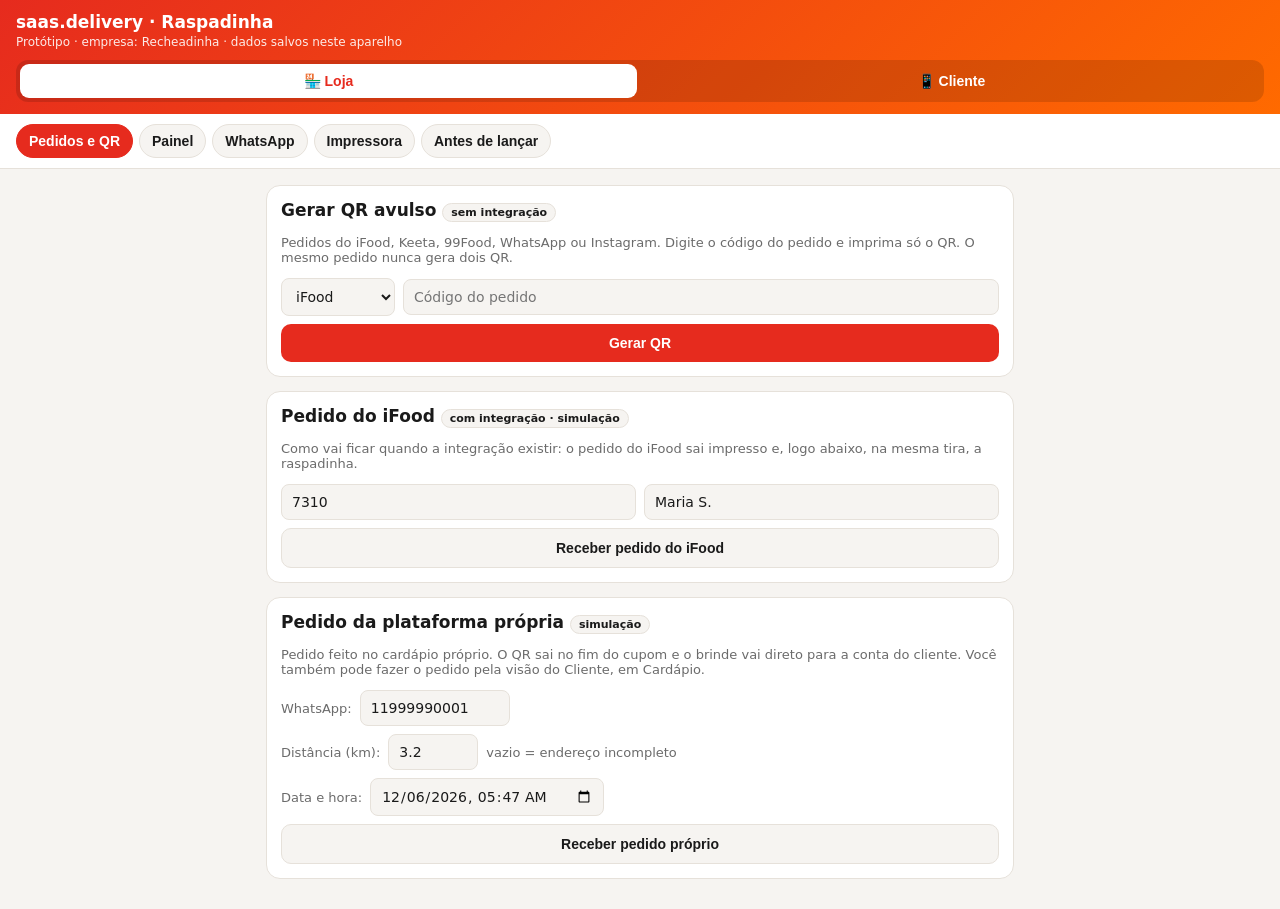
==== raspadinha/raspadinha.html @ 9f8c83d2 "Adiciona protótipo original da Raspadinha (saas.delivery) Co-Authored-By: Claude Opus 5.5 <noreply@a" ====
<!doctype html>
<html lang="pt-BR">
<head>
<!--
  PROTÓTIPO DO MÓDULO "RASPADINHA" DO saas.delivery
  ATENÇÃO, DESENVOLVEDOR OU IA: antes de alterar qualquer coisa, leia o bloco
  "DECISÕES DE PRODUTO (NÃO ALTERAR SEM AUTORIZAÇÃO DO DONO)" no início do <script> principal.
  Cada decisão tem um código [Dxx], que aparece nos comentários do código onde ela se aplica.
-->
<meta charset="utf-8">
<meta name="viewport" content="width=device-width, initial-scale=1">
<title>Raspadinha saas.delivery</title>
<style>
:root{
  --brand:#E62B1E; --brand2:#FF6A00; --gold:#FFC107;
  --bg:#f6f4f1; --card:#ffffff; --text:#1a1a1a; --muted:#6b6b6b; --line:#e6e1da;
  --ok:#1f9d55; --warn:#d97706; --err:#c0392b; --wa:#dcf8c6; --wa2:#ffffff;
}
@media (prefers-color-scheme: dark){
  :root:not([data-theme="light"]){ --bg:#121212; --card:#1e1e1e; --text:#f1f1f1; --muted:#a3a3a3; --line:#333; --wa:#1f4d36; --wa2:#2a2a2a; }
}
*{box-sizing:border-box}
body{margin:0;background:var(--bg);color:var(--text);font-family:system-ui,-apple-system,Segoe UI,Roboto,sans-serif;font-size:15px}
header{background:linear-gradient(135deg,var(--brand),var(--brand2));color:#fff;padding:12px 16px}
header h1{margin:0;font-size:17px}
header small{opacity:.9;font-size:12px}
.views{display:grid;grid-template-columns:1fr 1fr;gap:6px;margin-top:10px;background:#0002;padding:4px;border-radius:12px}
.views button{border:0;border-radius:9px;padding:9px;font-weight:700;font-size:14px;background:transparent;color:#fff;cursor:pointer}
.views button.on{background:#fff;color:var(--brand)}
nav{display:flex;gap:6px;overflow-x:auto;padding:10px 16px;background:var(--card);border-bottom:1px solid var(--line);position:sticky;top:0;z-index:5}
nav button{flex:0 0 auto;border:1px solid var(--line);background:var(--bg);color:var(--text);padding:8px 12px;border-radius:20px;font-weight:600;cursor:pointer;font-size:14px}
nav button.on{background:var(--brand);color:#fff;border-color:var(--brand)}
main{max-width:780px;margin:0 auto;padding:16px}
section{display:none}
section.on{display:block}
.card{background:var(--card);border:1px solid var(--line);border-radius:14px;padding:14px;margin-bottom:14px}
h2{font-size:17px;margin:0 0 10px}
h3{font-size:14px;margin:14px 0 6px}
.btn{border:0;border-radius:10px;padding:11px 14px;font-weight:700;cursor:pointer;background:var(--brand);color:#fff;font-size:14px}
.btn.alt{background:var(--bg);color:var(--text);border:1px solid var(--line)}
.btn.sm{padding:7px 10px;font-size:13px}
.btn.full{width:100%;display:block}
.row{display:flex;gap:8px;flex-wrap:wrap;align-items:center}
.mt{margin-top:8px}
input,select,textarea{padding:9px 10px;border-radius:8px;border:1px solid var(--line);background:var(--bg);color:var(--text);font-size:14px;max-width:100%;font-family:inherit}
textarea{width:100%;min-height:90px}
.muted{color:var(--muted);font-size:13px}
.msg{padding:10px 12px;border-radius:10px;margin:10px 0;font-size:14px}
.msg.ok{background:#1f9d5520;color:var(--ok)}
.msg.warn{background:#d9770620;color:var(--warn)}
.msg.err{background:#c0392b20;color:var(--err)}
.msg.info{background:var(--bg);color:var(--text);border:1px solid var(--line)}
.tg{display:flex;align-items:center;justify-content:space-between;gap:10px;padding:9px 0;border-bottom:1px solid var(--line)}
.tg:last-child{border-bottom:0}
input.sw{appearance:none;-webkit-appearance:none;width:44px;height:24px;border-radius:12px;background:#bbb;position:relative;cursor:pointer;transition:.2s;flex:0 0 auto;padding:0;border:0}
input.sw::after{content:'';position:absolute;top:3px;left:3px;width:18px;height:18px;border-radius:50%;background:#fff;transition:.2s}
input.sw:checked{background:var(--ok)}
input.sw:checked::after{left:23px}
.paper{background:#fff;padding:10px 0;border-radius:6px;display:flex;justify-content:center;box-shadow:inset 0 0 0 1px #ddd}
.paper canvas{width:100%;max-width:290px;height:auto;image-rendering:pixelated}
.pbar{display:grid;grid-template-columns:repeat(4,1fr);gap:6px;margin-top:6px}
@media (max-width:420px){.pbar{grid-template-columns:repeat(2,1fr)}}
.scratch-wrap{position:relative;width:100%;max-width:320px;aspect-ratio:3/2;margin:12px auto;border-radius:16px;overflow:hidden;box-shadow:0 6px 20px #0003}
.prize{position:absolute;inset:0;display:flex;flex-direction:column;align-items:center;justify-content:center;background:linear-gradient(135deg,var(--gold),#FFD64D);color:#222;text-align:center;padding:10px}
.prize b{font-size:22px}
.scratch-wrap canvas{position:absolute;inset:0;width:100%;height:100%;touch-action:none;cursor:pointer}
.kpis{display:grid;grid-template-columns:repeat(auto-fit,minmax(140px,1fr));gap:10px}
.kpi{background:var(--bg);border-radius:10px;padding:10px}
.kpi b{display:block;font-size:20px}
table{width:100%;border-collapse:collapse;font-size:13px}
th,td{padding:7px 5px;border-bottom:1px solid var(--line);text-align:left;vertical-align:middle}
td input[type=number]{width:72px;padding:6px}
td select{padding:6px;max-width:150px}
.tbl{overflow-x:auto}
.log{max-height:220px;overflow:auto;font-size:12px;font-family:ui-monospace,Menlo,monospace;background:var(--bg);border-radius:8px;padding:8px}
.log div{padding:3px 0;border-bottom:1px dotted var(--line)}
.tag{display:inline-block;padding:2px 8px;border-radius:12px;font-size:11px;font-weight:700;background:var(--bg);border:1px solid var(--line)}
.bar{height:14px;border-radius:7px;background:var(--bg);overflow:hidden;display:flex;border:1px solid var(--line)}
.bar span{display:block;height:100%}
.days{display:flex;gap:6px;flex-wrap:wrap}
.days label{border:1px solid var(--line);border-radius:8px;padding:5px 8px;font-size:13px;cursor:pointer}
.item{display:flex;justify-content:space-between;align-items:center;gap:8px;padding:9px 0;border-bottom:1px solid var(--line)}
.item:last-child{border-bottom:0}
.qty{display:flex;align-items:center;gap:6px}
.qty button{width:30px;height:30px;border-radius:50%;border:1px solid var(--line);background:var(--bg);color:var(--text);font-weight:700;cursor:pointer}
.tl{display:flex;justify-content:space-between;gap:6px}
.gift{border:2px solid var(--gold);background:#FFC10718;border-radius:12px;padding:10px;margin:8px 0}
.gift label{display:flex;gap:8px;align-items:flex-start;cursor:pointer}
.wa-box{background:var(--bg);border-radius:10px;padding:8px;max-height:480px;overflow:auto}
.bub{background:var(--wa2);border-radius:10px;padding:8px 10px;margin:6px 0;font-size:14px;box-shadow:0 1px 2px #0002}
.bub.c{background:var(--wa)}
.bub small{display:block;color:var(--muted);font-size:11px;margin-bottom:3px}
.qrlist{display:flex;gap:6px;flex-wrap:wrap}
.opt{display:block;width:100%;text-align:left;border:2px solid var(--line);background:var(--card);color:var(--text);border-radius:12px;padding:12px;margin:8px 0;cursor:pointer;font-size:15px;font-family:inherit}
.opt:not(:disabled):hover{border-color:var(--brand)}
.opt:disabled{opacity:.55;cursor:not-allowed}
ol,ul{padding-left:20px} li{margin:4px 0}
#printArea{display:none}
@media print{
  @page{size:58mm auto;margin:0}
  body{background:#fff}
  header,nav,main{display:none!important}
  #printArea{display:block}
  #printArea img{width:48mm;display:block;margin:0 auto}
}
</style>
</head>
<body>
<header>
  <h1>saas.delivery · Raspadinha</h1>
  <small>Protótipo · empresa: Recheadinha · dados salvos neste aparelho</small>
  <div class="views">
    <button data-v="loja" class="on">🏪 Loja</button>
    <button data-v="cliente">📱 Cliente</button>
  </div>
</header>
<nav id="navLoja">
  <button data-t="pedidos" class="on">Pedidos e QR</button>
  <button data-t="painel">Painel</button>
  <button data-t="lwhats">WhatsApp</button>
  <button data-t="impressora">Impressora</button>
  <button data-t="legal">Antes de lançar</button>
</nav>
<nav id="navCliente" style="display:none">
  <button data-t="raspa">Raspadinha</button>
  <button data-t="cardapio">Cardápio</button>
  <button data-t="cwhats">Meu WhatsApp</button>
</nav>
<main>

<!-- ===================== LOJA ===================== -->
<section id="pedidos" class="on">
  <div class="card">
    <h2>Gerar QR avulso <span class="tag">sem integração</span></h2>
    <p class="muted">Pedidos do iFood, Keeta, 99Food, WhatsApp ou Instagram. Digite o código do pedido e imprima só o QR. O mesmo pedido nunca gera dois QR.</p>
    <div class="row">
      <select id="aCanal"><option>iFood</option><option>Keeta</option><option>99Food</option><option>WhatsApp</option><option>Instagram</option></select>
      <input id="aCod" placeholder="Código do pedido" style="flex:1;min-width:140px">
    </div>
    <button class="btn full mt" onclick="gerarAvulso()">Gerar QR</button>
  </div>

  <div class="card">
    <h2>Pedido do iFood <span class="tag">com integração · simulação</span></h2>
    <p class="muted">Como vai ficar quando a integração existir: o pedido do iFood sai impresso e, logo abaixo, na mesma tira, a raspadinha.</p>
    <div class="row">
      <input id="iCod" placeholder="Código do pedido" style="flex:1;min-width:120px" value="7310">
      <input id="iCli" placeholder="Nome do cliente" style="flex:1;min-width:120px" value="Maria S.">
    </div>
    <button class="btn alt full mt" onclick="gerarIfood()">Receber pedido do iFood</button>
  </div>

  <div class="card">
    <h2>Pedido da plataforma própria <span class="tag">simulação</span></h2>
    <p class="muted">Pedido feito no cardápio próprio. O QR sai no fim do cupom e o brinde vai direto para a conta do cliente. Você também pode fazer o pedido pela visão do Cliente, em Cardápio.</p>
    <div class="row"><span class="muted">WhatsApp:</span><input id="pTel" value="11999990001" inputmode="numeric" style="width:150px"></div>
    <div class="row mt"><span class="muted">Distância (km):</span><input id="pDist" type="number" step="0.1" min="0" value="3.2" style="width:90px"><span class="muted">vazio = endereço incompleto</span></div>
    <div class="row mt"><span class="muted">Data e hora:</span><input id="pData" type="datetime-local"></div>
    <button class="btn alt full mt" onclick="gerarProprio()">Receber pedido próprio</button>
  </div>

  <div id="pedMsg"></div>
  <div class="card" id="tkCard" style="display:none">
    <h2 id="tkTitulo">Cupom</h2>
    <div class="paper"><canvas id="tkCv"></canvas></div>
    <div id="tkBar"></div>
    <button class="btn alt full mt" id="tkScan">📱 Simular o cliente escaneando</button>
  </div>
</section>

<section id="painel">
  <div class="card">
    <h2>Visão geral</h2>
    <div class="kpis" id="kpis"></div>
    <p class="muted mt">Taxas: raspados ÷ QR gerados · usados ÷ brindes concedidos.</p>
  </div>
  <div class="card">
    <h2>Teto de gasto (marketing)</h2>
    <p class="muted">Serve para acompanhar e alertar. Não bloqueia nada: você decide se pausa.</p>
    <div class="row">
      <span class="muted">Teto mensal R$:</span><input id="cTeto" type="number" min="0" step="10" style="width:100px" onchange="S.cfg.teto=+this.value;S.alertasTeto={};audit('Teto mensal: R$ '+this.value);checarTeto();render()">
      <span class="muted">Alertar em</span><input id="cAlerta" type="number" min="1" max="100" style="width:70px" onchange="S.cfg.alerta=+this.value;S.alertasTeto={};audit('Alerta do teto: '+this.value+'%');checarTeto();render()"><span class="muted">%</span>
    </div>
    <div class="bar mt" id="tetoBar"></div>
    <div class="muted mt" id="tetoTxt"></div>
  </div>
  <div class="card">
    <h2>Campanha</h2>
    <input id="cNome" style="width:100%" onchange="S.cfg.nome=this.value;audit('Nome da campanha alterado')">
    <div class="tg mt"><span>Campanha ligada</span><input type="checkbox" class="sw" id="cAtiva" onchange="S.cfg.ativa=this.checked;audit('Campanha '+(this.checked?'ligada':'desligada'))"></div>
    <!-- [D01] Não existe opção "não foi dessa vez": todo pedido ganha e o cliente escolhe. Não recriar esse botão. -->
    <div class="row mt">
      <span class="muted">Validade do QR (dias):</span><input type="number" id="cValQr" min="1" style="width:70px" onchange="S.cfg.validadeQr=+this.value;audit('Validade do QR: '+this.value+' dias')">
      <span class="muted">Validade do brinde (dias):</span><input type="number" id="cValPr" min="1" style="width:70px" onchange="S.cfg.validadePremio=+this.value;audit('Validade do brinde: '+this.value+' dias')">
    </div>
    <div class="row mt"><span class="muted">Máximo de raspadinhas por cliente por dia:</span><input type="number" min="1" id="rDia" style="width:60px" onchange="setRegra('limiteDia',+this.value)"></div>
    <p class="muted">A validade do brinde começa quando ele entra na conta do cliente. Um QR já impresso continua valendo mesmo com a campanha pausada. Versão da configuração: <span class="tag" id="rVersao"></span> (cada escolha guarda a versão vigente).</p>
  </div>
  <div class="card">
    <h2>Canais participantes</h2>
    <div id="canaisBox"></div>
  </div>
  <div class="card">
    <h2>Frete grátis</h2>
    <div class="tg"><span>Frete grátis entre as opções</span><input type="checkbox" class="sw" id="fAtivo" onchange="S.cfg.freteAtivo=this.checked;audit('Frete grátis: '+(this.checked?'ligado':'desligado'));render()"></div>
    <div class="row mt"><span class="muted">Raio máximo (km):</span><input type="number" id="fRaio" min="0" step="0.5" placeholder="definir" style="width:90px" onchange="S.cfg.raioKm=this.value===''?null:+this.value;audit('Raio do frete: '+(this.value||'não definido')+' km');render()"></div>
    <p class="muted">Só pode ser escolhido em pedidos da plataforma própria com endereço dentro do raio. Nos outros casos, aparece para o cliente como "só no nosso cardápio", servindo de convite. Os 5 km são só exemplo.</p>
    <div id="freteMsg"></div>
  </div>
  <div class="card">
    <h2>Pausas programadas</h2>
    <p class="muted">Nos dias e horários marcados, os pedidos saem sem QR.</p>
    <div class="days" id="diasBox"></div>
    <div class="row mt"><span class="muted">Pausar das</span><input type="time" id="pzIni" onchange="S.cfg.pausaIni=this.value;audit('Pausa início: '+(this.value||'—'))"><span class="muted">às</span><input type="time" id="pzFim" onchange="S.cfg.pausaFim=this.value;audit('Pausa fim: '+(this.value||'—'))"></div>
  </div>
  <div class="card">
    <h2>Brindes</h2>
    <div class="tbl"><table>
      <thead><tr><th>Ativo</th><th>Brinde</th><th>Estoque</th><th>Custo R$</th><th>Pedido mín. R$</th><th>Ou com o produto</th></tr></thead>
      <tbody id="tbPremios"></tbody>
    </table></div>
    <div id="probMsg"></div>
    <div class="row mt">
      <input id="novoPremio" placeholder="Novo brinde (ex: Pudim)" style="flex:1;min-width:160px">
      <button class="btn alt" onclick="addPremio()">Adicionar</button>
    </div>
    <p class="muted">Condição de uso: pedido mínimo <b>ou</b> o produto escolhido; em branco, qualquer pedido. O brinde entra no pedido com valor zero e o custo vai para o gasto de marketing. Não há pesos nem chances: o cliente escolhe livremente entre os brindes disponíveis [D01].</p>
  </div>
  <!-- [D18] Card "Regras de repetição" removido de propósito: com a escolha livre, não há o que repetir ou bloquear. -->
  <div class="card">
    <h2>Lembrete pelo WhatsApp</h2>
    <div class="tg"><span>Enviar lembrete de brinde guardado</span><input type="checkbox" class="sw" id="lAtivo" onchange="S.cfg.lembrete.ativo=this.checked;audit('Lembrete: '+(this.checked?'ligado':'desligado'))"></div>
    <div class="row mt">
      <span class="muted">Enviar faltando</span><input type="number" min="1" id="lDias" style="width:60px" onchange="S.cfg.lembrete.diasAntes=+this.value;audit('Lembrete: '+this.value+' dias antes')"><span class="muted">dias · máximo</span>
      <select id="lMax" onchange="S.cfg.lembrete.max=+this.value;audit('Lembretes por brinde: '+this.value)"><option value="1">1</option><option value="2">2</option></select><span class="muted">por brinde</span>
    </div>
    <h3>Texto <span class="muted">(variáveis: {brinde} {condicao} {validade})</span></h3>
    <textarea id="lTexto" oninput="S.cfg.lembrete.texto=this.value;previewLembrete();salvar()" onchange="audit('Texto do lembrete alterado')"></textarea>
    <p class="muted">Prévia:</p>
    <div class="bub c" id="lPrev"></div>
    <p class="muted">No WhatsApp não dá para diminuir a letra. Por isso a validade vai na última linha, em itálico (_assim_).</p>
  </div>
  <div class="card">
    <h2>Histórico de participações</h2>
    <div class="tbl"><table>
      <thead><tr><th>Pedido</th><th>Canal</th><th>Brinde</th><th>Status</th><th>Cliente</th></tr></thead>
      <tbody id="tbHist"></tbody>
    </table></div>
  </div>
  <div class="card">
    <h2>Auditoria e eventos</h2>
    <div class="log" id="log"></div>
  </div>
  <div class="card">
    <h2>Dados de teste</h2>
    <p class="muted">Configurações e testes ficam salvos neste aparelho, no navegador. Para começar do zero:</p>
    <button class="btn alt" onclick="resetar()">Apagar dados de teste e voltar ao padrão</button>
  </div>
</section>

<section id="lwhats">
  <div class="card">
    <h2>WhatsApp da loja</h2>
    <p class="muted">Avisos que a loja recebe. Relógio de teste: <b id="relogio"></b>.</p>
    <div class="row">
      <input id="avDias" type="number" min="1" value="1" style="width:70px"><span class="muted">dia(s)</span>
      <button class="btn" onclick="avancarDias()">Avançar e rodar lembretes</button>
    </div>
    <p class="muted">Use para ver os lembretes chegando aos clientes e os brindes expirando.</p>
  </div>
  <div class="card"><div class="wa-box" id="waLoja"></div></div>
</section>

<section id="impressora">
  <div class="card">
    <h2>Impressora</h2>
    <div class="row"><span class="muted">Nome:</span><input id="imNome" style="flex:1" onchange="S.cfg.imp.nome=this.value;audit('Impressora: '+this.value)"></div>
    <div class="row mt"><span class="muted">Botão "Imprimir" usa:</span>
      <select id="imMetodo" onchange="S.cfg.imp.metodo=this.value;audit('Método de impressão: '+this.value);atualizarBarras()">
        <option value="rawbt">App RawBT (recomendado)</option>
        <option value="ble">Bluetooth direto do navegador</option>
        <option value="menu">Menu de impressão do celular</option>
      </select>
    </div>
    <div class="tg mt"><span>Linha "corte aqui" antes da raspadinha</span><input type="checkbox" class="sw" id="imCorte" onchange="S.cfg.imp.corte=this.checked;audit('Linha de corte: '+this.checked);redesenhar()"></div>
    <h3>Texto impresso</h3>
    <div class="row"><span class="muted">Nome da loja:</span><input id="imLoja" style="flex:1" onchange="S.cfg.imp.loja=this.value;redesenhar()"></div>
    <div class="row mt"><span class="muted">Site do cardápio:</span><input id="imSite" style="flex:1" onchange="S.cfg.imp.site=this.value;redesenhar()"></div>
    <div class="row mt"><span class="muted">Link do QR:</span><input id="imBase" style="flex:1" onchange="S.cfg.imp.base=this.value;redesenhar()"></div>
    <p class="muted">O QR leva para link + código. Esse endereço ainda não existe: ao escanear agora, vai abrir uma página de erro.</p>
  </div>
  <div class="card">
    <h2>Teste de impressão</h2>
    <div class="paper"><canvas id="testCv"></canvas></div>
    <div id="testBar"></div>
  </div>
  <div class="card">
    <h2>Como imprimir pelo celular</h2>
    <ol>
      <li><b>RawBT (Android, recomendado).</b> Impressoras como a “BlueTooth Printer” normalmente usam Bluetooth clássico, que o navegador não acessa sozinho. Instale o app gratuito <b>RawBT</b> na Play Store, escolha a impressora nas configurações dele e toque em Imprimir.</li>
      <li><b>Bluetooth direto.</b> Só no Chrome do Android, com a página aberta por https, e se a impressora tiver Bluetooth BLE.</li>
      <li><b>Menu do celular.</b> Precisa de um serviço de impressão instalado (o RawBT oferece um). Use papel 58mm e margem zero.</li>
      <li><b>PNG.</b> Baixa a imagem para imprimir pelo app da impressora.</li>
    </ol>
    <p class="muted">No iPhone, o navegador não imprime em impressora Bluetooth: use o PNG e o app da impressora.</p>
  </div>
</section>

<section id="legal">
  <div class="card">
    <h2>Antes de lançar</h2>
    <p class="muted">Isto não é parecer jurídico. É um resumo para levar ao advogado e ao gerente de conta dos marketplaces.</p>
  </div>
  <div class="card">
    <h2>⚖️ Lei das promoções</h2>
    <p>A <b>Lei 5.768/1971</b> exige <b>autorização prévia</b> da Secretaria de Prêmios e Apostas do Ministério da Fazenda (SPA/MF) para distribuir prêmios grátis com fim de propaganda por <b>sorteio, vale-brinde, concurso ou operação assemelhada</b>, o que pode alcançar campanhas "compre e ganhe".</p>
    <p><b>Mecânica atual, desenhada para não ter sorte:</b> todo pedido ganha, e a raspadinha só revela “você ganhou, escolha seu brinde”. Quem decide o brinde é o próprio cliente, entre os disponíveis. Não há sorteio, peso ou chance.</p>
    <p>Sem fator sorte, a campanha tende a ser vista como uma oferta comercial comum (“compre e ganhe um brinde à sua escolha”), e não como sorteio ou vale-brinde. Isso <b>reduz muito o risco, mas não é garantia</b>: confirme com o advogado antes de lançar.</p>
    <p><b>Cuidado com as palavras:</b> nada de “sorteio”, “sorte”, “sortudo” ou “concorra” no papel, na página e no WhatsApp. A comunicação também conta para a fiscalização.</p>
    <p>Desde 29/06/2026, a Portaria SPA/MF nº 1.818/2026 detalha a fiscalização. As penalidades incluem multa de até 100% do valor dos prêmios prometidos, suspensão da campanha e proibição de novas promoções por até 2 anos.</p>
    <h3>Caminhos para discutir com o advogado</h3>
    <ol>
      <li>Confirmar que a <b>escolha livre</b> (mecânica atual) fica fora da Lei 5.768/1971.</li>
      <li>Validar o <b>regulamento curto</b> e os textos do papel, da página e do WhatsApp.</li>
      <li>Se um dia quiser voltar a ter surpresa ou sorteio: só com <b>autorização da SPA/MF</b> ou por meio de uma empresa promotora.</li>
    </ol>
  </div>
  <div class="card">
    <h2>🛵 Termos dos marketplaces</h2>
    <p>Não encontrei uma regra pública do iFood sobre material na embalagem, mas os contratos costumam restringir ações que levam o cliente a comprar fora. <b>Confirme por escrito com o gerente de conta antes</b> de usar o QR em pedidos do iFood, Keeta ou 99Food. WhatsApp e Instagram não têm essa restrição.</p>
  </div>
  <div class="card">
    <h2>🧾 Consumidor, LGPD e WhatsApp</h2>
    <ul>
      <li>Condições claras no papel e na página: pedido mínimo ou produto, validade, só no cardápio próprio, 1 brinde por pedido, enquanto durar o estoque.</li>
      <li>Publique um regulamento curto, com link na página da raspadinha.</li>
      <li>O cliente escolhe o brinde. A escolha é validada no servidor (estoque e condições) e registrada.</li>
      <li>O WhatsApp serve só para guardar o brinde e avisar sobre ele, e a tela diz isso. Os lembretes trazem "responda SAIR".</li>
      <li>O QR não carrega dado pessoal. O cliente envia a primeira mensagem, o que confirma o número e reduz o risco de bloqueio da API não oficial.</li>
    </ul>
  </div>
  <div class="card">
    <h2>🧪 Piloto sugerido (2 a 3 semanas)</h2>
    <p>Comece <b>só com os pedidos próprios</b> e meça: % de QR escaneados, % de brindes usados, % de clientes que voltam em até 15 e 30 dias, e o custo dos brindes por pedido de retorno. Com bons números e a questão legal resolvida, leve para o QR avulso.</p>
  </div>
</section>

<!-- ===================== CLIENTE ===================== -->
<section id="raspa">
  <div class="card">
    <h2>Raspadinha</h2>
    <p class="muted">Simula o celular do cliente depois de escanear o QR. Toque num dos QR impressos ou digite o código.</p>
    <div class="qrlist" id="qrList"></div>
    <div class="row mt">
      <input id="tokenIn" placeholder="Código do QR" style="flex:1;min-width:160px">
      <button class="btn" onclick="abrirRaspadinha()">Abrir</button>
    </div>
    <div id="raspaMsg"></div>
    <div id="raspaArea"></div>
  </div>
</section>

<section id="cardapio">
  <div class="card">
    <h2>Cardápio Recheadinha</h2>
    <div class="row">
      <input id="cTel" placeholder="Seu WhatsApp (DDD+número)" inputmode="numeric" style="flex:1;min-width:160px">
      <button class="btn" onclick="entrarCardapio()">Entrar</button>
    </div>
    <p class="muted">No sistema real, a entrada usa o login por WhatsApp (código) que já existe.</p>
    <div class="row"><span class="muted">Distância do endereço (km):</span><input id="cDist" type="number" step="0.1" min="0" value="3.2" style="width:90px" oninput="renderCardapio()"></div>
    <div id="giftBox"></div>
  </div>
  <div class="card"><h3 style="margin-top:0">Produtos</h3><div id="menuBox"></div></div>
  <div class="card">
    <h3 style="margin-top:0">Seu pedido</h3>
    <div id="resumoBox"></div>
    <div id="cardMsg"></div>
    <button class="btn full" onclick="finalizarPedido()">Finalizar pedido (pagamento simulado)</button>
  </div>
</section>

<section id="cwhats">
  <div class="card">
    <h2>WhatsApp dos clientes</h2>
    <p class="muted">Mensagens que os clientes recebem da loja.</p>
    <div class="wa-box" id="waCli"></div>
  </div>
</section>
</main>
<div id="printArea"><img id="printImg" alt=""></div>

<script>
/* qrcode-generator 1.4.4 — (c) Kazuhiko Arase — MIT License */
var qrcode=function(){var t=function(t,r){var e=t,n=g[r],o=null,i=0,a=null,u=[],f={},c=function(t,r){o=function(t){for(var r=new Array(t),e=0;e<t;e+=1){r[e]=new Array(t);for(var n=0;n<t;n+=1)r[e][n]=null}return r}(i=4*e+17),l(0,0),l(i-7,0),l(0,i-7),s(),h(),d(t,r),e>=7&&v(t),null==a&&(a=p(e,n,u)),w(a,r)},l=function(t,r){for(var e=-1;e<=7;e+=1)if(!(t+e<=-1||i<=t+e))for(var n=-1;n<=7;n+=1)r+n<=-1||i<=r+n||(o[t+e][r+n]=0<=e&&e<=6&&(0==n||6==n)||0<=n&&n<=6&&(0==e||6==e)||2<=e&&e<=4&&2<=n&&n<=4)},h=function(){for(var t=8;t<i-8;t+=1)null==o[t][6]&&(o[t][6]=t%2==0);for(var r=8;r<i-8;r+=1)null==o[6][r]&&(o[6][r]=r%2==0)},s=function(){for(var t=B.getPatternPosition(e),r=0;r<t.length;r+=1)for(var n=0;n<t.length;n+=1){var i=t[r],a=t[n];if(null==o[i][a])for(var u=-2;u<=2;u+=1)for(var f=-2;f<=2;f+=1)o[i+u][a+f]=-2==u||2==u||-2==f||2==f||0==u&&0==f}},v=function(t){for(var r=B.getBCHTypeNumber(e),n=0;n<18;n+=1){var a=!t&&1==(r>>n&1);o[Math.floor(n/3)][n%3+i-8-3]=a}for(n=0;n<18;n+=1){a=!t&&1==(r>>n&1);o[n%3+i-8-3][Math.floor(n/3)]=a}},d=function(t,r){for(var e=n<<3|r,a=B.getBCHTypeInfo(e),u=0;u<15;u+=1){var f=!t&&1==(a>>u&1);u<6?o[u][8]=f:u<8?o[u+1][8]=f:o[i-15+u][8]=f}for(u=0;u<15;u+=1){f=!t&&1==(a>>u&1);u<8?o[8][i-u-1]=f:u<9?o[8][15-u-1+1]=f:o[8][15-u-1]=f}o[i-8][8]=!t},w=function(t,r){for(var e=-1,n=i-1,a=7,u=0,f=B.getMaskFunction(r),c=i-1;c>0;c-=2)for(6==c&&(c-=1);;){for(var g=0;g<2;g+=1)if(null==o[n][c-g]){var l=!1;u<t.length&&(l=1==(t[u]>>>a&1)),f(n,c-g)&&(l=!l),o[n][c-g]=l,-1==(a-=1)&&(u+=1,a=7)}if((n+=e)<0||i<=n){n-=e,e=-e;break}}},p=function(t,r,e){for(var n=A.getRSBlocks(t,r),o=b(),i=0;i<e.length;i+=1){var a=e[i];o.put(a.getMode(),4),o.put(a.getLength(),B.getLengthInBits(a.getMode(),t)),a.write(o)}var u=0;for(i=0;i<n.length;i+=1)u+=n[i].dataCount;if(o.getLengthInBits()>8*u)throw"code length overflow. ("+o.getLengthInBits()+">"+8*u+")";for(o.getLengthInBits()+4<=8*u&&o.put(0,4);o.getLengthInBits()%8!=0;)o.putBit(!1);for(;!(o.getLengthInBits()>=8*u||(o.put(236,8),o.getLengthInBits()>=8*u));)o.put(17,8);return function(t,r){for(var e=0,n=0,o=0,i=new Array(r.length),a=new Array(r.length),u=0;u<r.length;u+=1){var f=r[u].dataCount,c=r[u].totalCount-f;n=Math.max(n,f),o=Math.max(o,c),i[u]=new Array(f);for(var g=0;g<i[u].length;g+=1)i[u][g]=255&t.getBuffer()[g+e];e+=f;var l=B.getErrorCorrectPolynomial(c),h=k(i[u],l.getLength()-1).mod(l);for(a[u]=new Array(l.getLength()-1),g=0;g<a[u].length;g+=1){var s=g+h.getLength()-a[u].length;a[u][g]=s>=0?h.getAt(s):0}}var v=0;for(g=0;g<r.length;g+=1)v+=r[g].totalCount;var d=new Array(v),w=0;for(g=0;g<n;g+=1)for(u=0;u<r.length;u+=1)g<i[u].length&&(d[w]=i[u][g],w+=1);for(g=0;g<o;g+=1)for(u=0;u<r.length;u+=1)g<a[u].length&&(d[w]=a[u][g],w+=1);return d}(o,n)};f.addData=function(t,r){var e=null;switch(r=r||"Byte"){case"Numeric":e=M(t);break;case"Alphanumeric":e=x(t);break;case"Byte":e=m(t);break;case"Kanji":e=L(t);break;default:throw"mode:"+r}u.push(e),a=null},f.isDark=function(t,r){if(t<0||i<=t||r<0||i<=r)throw t+","+r;return o[t][r]},f.getModuleCount=function(){return i},f.make=function(){if(e<1){for(var t=1;t<40;t++){for(var r=A.getRSBlocks(t,n),o=b(),i=0;i<u.length;i++){var a=u[i];o.put(a.getMode(),4),o.put(a.getLength(),B.getLengthInBits(a.getMode(),t)),a.write(o)}var g=0;for(i=0;i<r.length;i++)g+=r[i].dataCount;if(o.getLengthInBits()<=8*g)break}e=t}c(!1,function(){for(var t=0,r=0,e=0;e<8;e+=1){c(!0,e);var n=B.getLostPoint(f);(0==e||t>n)&&(t=n,r=e)}return r}())},f.createTableTag=function(t,r){t=t||2;var e="";e+='<table style="',e+=" border-width: 0px; border-style: none;",e+=" border-collapse: collapse;",e+=" padding: 0px; margin: "+(r=void 0===r?4*t:r)+"px;",e+='">',e+="<tbody>";for(var n=0;n<f.getModuleCount();n+=1){e+="<tr>";for(var o=0;o<f.getModuleCount();o+=1)e+='<td style="',e+=" border-width: 0px; border-style: none;",e+=" border-collapse: collapse;",e+=" padding: 0px; margin: 0px;",e+=" width: "+t+"px;",e+=" height: "+t+"px;",e+=" background-color: ",e+=f.isDark(n,o)?"#000000":"#ffffff",e+=";",e+='"/>';e+="</tr>"}return e+="</tbody>",e+="</table>"},f.createSvgTag=function(t,r,e,n){var o={};"object"==typeof arguments[0]&&(t=(o=arguments[0]).cellSize,r=o.margin,e=o.alt,n=o.title),t=t||2,r=void 0===r?4*t:r,(e="string"==typeof e?{text:e}:e||{}).text=e.text||null,e.id=e.text?e.id||"qrcode-description":null,(n="string"==typeof n?{text:n}:n||{}).text=n.text||null,n.id=n.text?n.id||"qrcode-title":null;var i,a,u,c,g=f.getModuleCount()*t+2*r,l="";for(c="l"+t+",0 0,"+t+" -"+t+",0 0,-"+t+"z ",l+='<svg version="1.1" xmlns="http://www.w3.org/2000/svg"',l+=o.scalable?"":' width="'+g+'px" height="'+g+'px"',l+=' viewBox="0 0 '+g+" "+g+'" ',l+=' preserveAspectRatio="xMinYMin meet"',l+=n.text||e.text?' role="img" aria-labelledby="'+y([n.id,e.id].join(" ").trim())+'"':"",l+=">",l+=n.text?'<title id="'+y(n.id)+'">'+y(n.text)+"</title>":"",l+=e.text?'<description id="'+y(e.id)+'">'+y(e.text)+"</description>":"",l+='<rect width="100%" height="100%" fill="white" cx="0" cy="0"/>',l+='<path d="',a=0;a<f.getModuleCount();a+=1)for(u=a*t+r,i=0;i<f.getModuleCount();i+=1)f.isDark(a,i)&&(l+="M"+(i*t+r)+","+u+c);return l+='" stroke="transparent" fill="black"/>',l+="</svg>"},f.createDataURL=function(t,r){t=t||2,r=void 0===r?4*t:r;var e=f.getModuleCount()*t+2*r,n=r,o=e-r;return I(e,e,(function(r,e){if(n<=r&&r<o&&n<=e&&e<o){var i=Math.floor((r-n)/t),a=Math.floor((e-n)/t);return f.isDark(a,i)?0:1}return 1}))},f.createImgTag=function(t,r,e){t=t||2,r=void 0===r?4*t:r;var n=f.getModuleCount()*t+2*r,o="";return o+="<img",o+=' src="',o+=f.createDataURL(t,r),o+='"',o+=' width="',o+=n,o+='"',o+=' height="',o+=n,o+='"',e&&(o+=' alt="',o+=y(e),o+='"'),o+="/>"};var y=function(t){for(var r="",e=0;e<t.length;e+=1){var n=t.charAt(e);switch(n){case"<":r+="&lt;";break;case">":r+="&gt;";break;case"&":r+="&amp;";break;case'"':r+="&quot;";break;default:r+=n}}return r};return f.createASCII=function(t,r){if((t=t||1)<2)return function(t){t=void 0===t?2:t;var r,e,n,o,i,a=1*f.getModuleCount()+2*t,u=t,c=a-t,g={"██":"█","█ ":"▀"," █":"▄","  ":" "},l={"██":"▀","█ ":"▀"," █":" ","  ":" "},h="";for(r=0;r<a;r+=2){for(n=Math.floor((r-u)/1),o=Math.floor((r+1-u)/1),e=0;e<a;e+=1)i="█",u<=e&&e<c&&u<=r&&r<c&&f.isDark(n,Math.floor((e-u)/1))&&(i=" "),u<=e&&e<c&&u<=r+1&&r+1<c&&f.isDark(o,Math.floor((e-u)/1))?i+=" ":i+="█",h+=t<1&&r+1>=c?l[i]:g[i];h+="\n"}return a%2&&t>0?h.substring(0,h.length-a-1)+Array(a+1).join("▀"):h.substring(0,h.length-1)}(r);t-=1,r=void 0===r?2*t:r;var e,n,o,i,a=f.getModuleCount()*t+2*r,u=r,c=a-r,g=Array(t+1).join("██"),l=Array(t+1).join("  "),h="",s="";for(e=0;e<a;e+=1){for(o=Math.floor((e-u)/t),s="",n=0;n<a;n+=1)i=1,u<=n&&n<c&&u<=e&&e<c&&f.isDark(o,Math.floor((n-u)/t))&&(i=0),s+=i?g:l;for(o=0;o<t;o+=1)h+=s+"\n"}return h.substring(0,h.length-1)},f.renderTo2dContext=function(t,r){r=r||2;for(var e=f.getModuleCount(),n=0;n<e;n++)for(var o=0;o<e;o++)t.fillStyle=f.isDark(n,o)?"black":"white",t.fillRect(n*r,o*r,r,r)},f};t.stringToBytes=(t.stringToBytesFuncs={default:function(t){for(var r=[],e=0;e<t.length;e+=1){var n=t.charCodeAt(e);r.push(255&n)}return r}}).default,t.createStringToBytes=function(t,r){var e=function(){for(var e=S(t),n=function(){var t=e.read();if(-1==t)throw"eof";return t},o=0,i={};;){var a=e.read();if(-1==a)break;var u=n(),f=n()<<8|n();i[String.fromCharCode(a<<8|u)]=f,o+=1}if(o!=r)throw o+" != "+r;return i}(),n="?".charCodeAt(0);return function(t){for(var r=[],o=0;o<t.length;o+=1){var i=t.charCodeAt(o);if(i<128)r.push(i);else{var a=e[t.charAt(o)];"number"==typeof a?(255&a)==a?r.push(a):(r.push(a>>>8),r.push(255&a)):r.push(n)}}return r}};var r,e,n,o,i,a=1,u=2,f=4,c=8,g={L:1,M:0,Q:3,H:2},l=0,h=1,s=2,v=3,d=4,w=5,p=6,y=7,B=(r=[[],[6,18],[6,22],[6,26],[6,30],[6,34],[6,22,38],[6,24,42],[6,26,46],[6,28,50],[6,30,54],[6,32,58],[6,34,62],[6,26,46,66],[6,26,48,70],[6,26,50,74],[6,30,54,78],[6,30,56,82],[6,30,58,86],[6,34,62,90],[6,28,50,72,94],[6,26,50,74,98],[6,30,54,78,102],[6,28,54,80,106],[6,32,58,84,110],[6,30,58,86,114],[6,34,62,90,118],[6,26,50,74,98,122],[6,30,54,78,102,126],[6,26,52,78,104,130],[6,30,56,82,108,134],[6,34,60,86,112,138],[6,30,58,86,114,142],[6,34,62,90,118,146],[6,30,54,78,102,126,150],[6,24,50,76,102,128,154],[6,28,54,80,106,132,158],[6,32,58,84,110,136,162],[6,26,54,82,110,138,166],[6,30,58,86,114,142,170]],e=1335,n=7973,i=function(t){for(var r=0;0!=t;)r+=1,t>>>=1;return r},(o={}).getBCHTypeInfo=function(t){for(var r=t<<10;i(r)-i(e)>=0;)r^=e<<i(r)-i(e);return 21522^(t<<10|r)},o.getBCHTypeNumber=function(t){for(var r=t<<12;i(r)-i(n)>=0;)r^=n<<i(r)-i(n);return t<<12|r},o.getPatternPosition=function(t){return r[t-1]},o.getMaskFunction=function(t){switch(t){case l:return function(t,r){return(t+r)%2==0};case h:return function(t,r){return t%2==0};case s:return function(t,r){return r%3==0};case v:return function(t,r){return(t+r)%3==0};case d:return function(t,r){return(Math.floor(t/2)+Math.floor(r/3))%2==0};case w:return function(t,r){return t*r%2+t*r%3==0};case p:return function(t,r){return(t*r%2+t*r%3)%2==0};case y:return function(t,r){return(t*r%3+(t+r)%2)%2==0};default:throw"bad maskPattern:"+t}},o.getErrorCorrectPolynomial=function(t){for(var r=k([1],0),e=0;e<t;e+=1)r=r.multiply(k([1,C.gexp(e)],0));return r},o.getLengthInBits=function(t,r){if(1<=r&&r<10)switch(t){case a:return 10;case u:return 9;case f:case c:return 8;default:throw"mode:"+t}else if(r<27)switch(t){case a:return 12;case u:return 11;case f:return 16;case c:return 10;default:throw"mode:"+t}else{if(!(r<41))throw"type:"+r;switch(t){case a:return 14;case u:return 13;case f:return 16;case c:return 12;default:throw"mode:"+t}}},o.getLostPoint=function(t){for(var r=t.getModuleCount(),e=0,n=0;n<r;n+=1)for(var o=0;o<r;o+=1){for(var i=0,a=t.isDark(n,o),u=-1;u<=1;u+=1)if(!(n+u<0||r<=n+u))for(var f=-1;f<=1;f+=1)o+f<0||r<=o+f||0==u&&0==f||a==t.isDark(n+u,o+f)&&(i+=1);i>5&&(e+=3+i-5)}for(n=0;n<r-1;n+=1)for(o=0;o<r-1;o+=1){var c=0;t.isDark(n,o)&&(c+=1),t.isDark(n+1,o)&&(c+=1),t.isDark(n,o+1)&&(c+=1),t.isDark(n+1,o+1)&&(c+=1),0!=c&&4!=c||(e+=3)}for(n=0;n<r;n+=1)for(o=0;o<r-6;o+=1)t.isDark(n,o)&&!t.isDark(n,o+1)&&t.isDark(n,o+2)&&t.isDark(n,o+3)&&t.isDark(n,o+4)&&!t.isDark(n,o+5)&&t.isDark(n,o+6)&&(e+=40);for(o=0;o<r;o+=1)for(n=0;n<r-6;n+=1)t.isDark(n,o)&&!t.isDark(n+1,o)&&t.isDark(n+2,o)&&t.isDark(n+3,o)&&t.isDark(n+4,o)&&!t.isDark(n+5,o)&&t.isDark(n+6,o)&&(e+=40);var g=0;for(o=0;o<r;o+=1)for(n=0;n<r;n+=1)t.isDark(n,o)&&(g+=1);return e+=Math.abs(100*g/r/r-50)/5*10},o),C=function(){for(var t=new Array(256),r=new Array(256),e=0;e<8;e+=1)t[e]=1<<e;for(e=8;e<256;e+=1)t[e]=t[e-4]^t[e-5]^t[e-6]^t[e-8];for(e=0;e<255;e+=1)r[t[e]]=e;var n={glog:function(t){if(t<1)throw"glog("+t+")";return r[t]},gexp:function(r){for(;r<0;)r+=255;for(;r>=256;)r-=255;return t[r]}};return n}();function k(t,r){if(void 0===t.length)throw t.length+"/"+r;var e=function(){for(var e=0;e<t.length&&0==t[e];)e+=1;for(var n=new Array(t.length-e+r),o=0;o<t.length-e;o+=1)n[o]=t[o+e];return n}(),n={getAt:function(t){return e[t]},getLength:function(){return e.length},multiply:function(t){for(var r=new Array(n.getLength()+t.getLength()-1),e=0;e<n.getLength();e+=1)for(var o=0;o<t.getLength();o+=1)r[e+o]^=C.gexp(C.glog(n.getAt(e))+C.glog(t.getAt(o)));return k(r,0)},mod:function(t){if(n.getLength()-t.getLength()<0)return n;for(var r=C.glog(n.getAt(0))-C.glog(t.getAt(0)),e=new Array(n.getLength()),o=0;o<n.getLength();o+=1)e[o]=n.getAt(o);for(o=0;o<t.getLength();o+=1)e[o]^=C.gexp(C.glog(t.getAt(o))+r);return k(e,0).mod(t)}};return n}var A=function(){var t=[[1,26,19],[1,26,16],[1,26,13],[1,26,9],[1,44,34],[1,44,28],[1,44,22],[1,44,16],[1,70,55],[1,70,44],[2,35,17],[2,35,13],[1,100,80],[2,50,32],[2,50,24],[4,25,9],[1,134,108],[2,67,43],[2,33,15,2,34,16],[2,33,11,2,34,12],[2,86,68],[4,43,27],[4,43,19],[4,43,15],[2,98,78],[4,49,31],[2,32,14,4,33,15],[4,39,13,1,40,14],[2,121,97],[2,60,38,2,61,39],[4,40,18,2,41,19],[4,40,14,2,41,15],[2,146,116],[3,58,36,2,59,37],[4,36,16,4,37,17],[4,36,12,4,37,13],[2,86,68,2,87,69],[4,69,43,1,70,44],[6,43,19,2,44,20],[6,43,15,2,44,16],[4,101,81],[1,80,50,4,81,51],[4,50,22,4,51,23],[3,36,12,8,37,13],[2,116,92,2,117,93],[6,58,36,2,59,37],[4,46,20,6,47,21],[7,42,14,4,43,15],[4,133,107],[8,59,37,1,60,38],[8,44,20,4,45,21],[12,33,11,4,34,12],[3,145,115,1,146,116],[4,64,40,5,65,41],[11,36,16,5,37,17],[11,36,12,5,37,13],[5,109,87,1,110,88],[5,65,41,5,66,42],[5,54,24,7,55,25],[11,36,12,7,37,13],[5,122,98,1,123,99],[7,73,45,3,74,46],[15,43,19,2,44,20],[3,45,15,13,46,16],[1,135,107,5,136,108],[10,74,46,1,75,47],[1,50,22,15,51,23],[2,42,14,17,43,15],[5,150,120,1,151,121],[9,69,43,4,70,44],[17,50,22,1,51,23],[2,42,14,19,43,15],[3,141,113,4,142,114],[3,70,44,11,71,45],[17,47,21,4,48,22],[9,39,13,16,40,14],[3,135,107,5,136,108],[3,67,41,13,68,42],[15,54,24,5,55,25],[15,43,15,10,44,16],[4,144,116,4,145,117],[17,68,42],[17,50,22,6,51,23],[19,46,16,6,47,17],[2,139,111,7,140,112],[17,74,46],[7,54,24,16,55,25],[34,37,13],[4,151,121,5,152,122],[4,75,47,14,76,48],[11,54,24,14,55,25],[16,45,15,14,46,16],[6,147,117,4,148,118],[6,73,45,14,74,46],[11,54,24,16,55,25],[30,46,16,2,47,17],[8,132,106,4,133,107],[8,75,47,13,76,48],[7,54,24,22,55,25],[22,45,15,13,46,16],[10,142,114,2,143,115],[19,74,46,4,75,47],[28,50,22,6,51,23],[33,46,16,4,47,17],[8,152,122,4,153,123],[22,73,45,3,74,46],[8,53,23,26,54,24],[12,45,15,28,46,16],[3,147,117,10,148,118],[3,73,45,23,74,46],[4,54,24,31,55,25],[11,45,15,31,46,16],[7,146,116,7,147,117],[21,73,45,7,74,46],[1,53,23,37,54,24],[19,45,15,26,46,16],[5,145,115,10,146,116],[19,75,47,10,76,48],[15,54,24,25,55,25],[23,45,15,25,46,16],[13,145,115,3,146,116],[2,74,46,29,75,47],[42,54,24,1,55,25],[23,45,15,28,46,16],[17,145,115],[10,74,46,23,75,47],[10,54,24,35,55,25],[19,45,15,35,46,16],[17,145,115,1,146,116],[14,74,46,21,75,47],[29,54,24,19,55,25],[11,45,15,46,46,16],[13,145,115,6,146,116],[14,74,46,23,75,47],[44,54,24,7,55,25],[59,46,16,1,47,17],[12,151,121,7,152,122],[12,75,47,26,76,48],[39,54,24,14,55,25],[22,45,15,41,46,16],[6,151,121,14,152,122],[6,75,47,34,76,48],[46,54,24,10,55,25],[2,45,15,64,46,16],[17,152,122,4,153,123],[29,74,46,14,75,47],[49,54,24,10,55,25],[24,45,15,46,46,16],[4,152,122,18,153,123],[13,74,46,32,75,47],[48,54,24,14,55,25],[42,45,15,32,46,16],[20,147,117,4,148,118],[40,75,47,7,76,48],[43,54,24,22,55,25],[10,45,15,67,46,16],[19,148,118,6,149,119],[18,75,47,31,76,48],[34,54,24,34,55,25],[20,45,15,61,46,16]],r=function(t,r){var e={};return e.totalCount=t,e.dataCount=r,e},e={};return e.getRSBlocks=function(e,n){var o=function(r,e){switch(e){case g.L:return t[4*(r-1)+0];case g.M:return t[4*(r-1)+1];case g.Q:return t[4*(r-1)+2];case g.H:return t[4*(r-1)+3];default:return}}(e,n);if(void 0===o)throw"bad rs block @ typeNumber:"+e+"/errorCorrectionLevel:"+n;for(var i=o.length/3,a=[],u=0;u<i;u+=1)for(var f=o[3*u+0],c=o[3*u+1],l=o[3*u+2],h=0;h<f;h+=1)a.push(r(c,l));return a},e}(),b=function(){var t=[],r=0,e={getBuffer:function(){return t},getAt:function(r){var e=Math.floor(r/8);return 1==(t[e]>>>7-r%8&1)},put:function(t,r){for(var n=0;n<r;n+=1)e.putBit(1==(t>>>r-n-1&1))},getLengthInBits:function(){return r},putBit:function(e){var n=Math.floor(r/8);t.length<=n&&t.push(0),e&&(t[n]|=128>>>r%8),r+=1}};return e},M=function(t){var r=a,e=t,n={getMode:function(){return r},getLength:function(t){return e.length},write:function(t){for(var r=e,n=0;n+2<r.length;)t.put(o(r.substring(n,n+3)),10),n+=3;n<r.length&&(r.length-n==1?t.put(o(r.substring(n,n+1)),4):r.length-n==2&&t.put(o(r.substring(n,n+2)),7))}},o=function(t){for(var r=0,e=0;e<t.length;e+=1)r=10*r+i(t.charAt(e));return r},i=function(t){if("0"<=t&&t<="9")return t.charCodeAt(0)-"0".charCodeAt(0);throw"illegal char :"+t};return n},x=function(t){var r=u,e=t,n={getMode:function(){return r},getLength:function(t){return e.length},write:function(t){for(var r=e,n=0;n+1<r.length;)t.put(45*o(r.charAt(n))+o(r.charAt(n+1)),11),n+=2;n<r.length&&t.put(o(r.charAt(n)),6)}},o=function(t){if("0"<=t&&t<="9")return t.charCodeAt(0)-"0".charCodeAt(0);if("A"<=t&&t<="Z")return t.charCodeAt(0)-"A".charCodeAt(0)+10;switch(t){case" ":return 36;case"$":return 37;case"%":return 38;case"*":return 39;case"+":return 40;case"-":return 41;case".":return 42;case"/":return 43;case":":return 44;default:throw"illegal char :"+t}};return n},m=function(r){var e=f,n=t.stringToBytes(r),o={getMode:function(){return e},getLength:function(t){return n.length},write:function(t){for(var r=0;r<n.length;r+=1)t.put(n[r],8)}};return o},L=function(r){var e=c,n=t.stringToBytesFuncs.SJIS;if(!n)throw"sjis not supported.";!function(t,r){var e=n("友");if(2!=e.length||38726!=(e[0]<<8|e[1]))throw"sjis not supported."}();var o=n(r),i={getMode:function(){return e},getLength:function(t){return~~(o.length/2)},write:function(t){for(var r=o,e=0;e+1<r.length;){var n=(255&r[e])<<8|255&r[e+1];if(33088<=n&&n<=40956)n-=33088;else{if(!(57408<=n&&n<=60351))throw"illegal char at "+(e+1)+"/"+n;n-=49472}n=192*(n>>>8&255)+(255&n),t.put(n,13),e+=2}if(e<r.length)throw"illegal char at "+(e+1)}};return i},D=function(){var t=[],r={writeByte:function(r){t.push(255&r)},writeShort:function(t){r.writeByte(t),r.writeByte(t>>>8)},writeBytes:function(t,e,n){e=e||0,n=n||t.length;for(var o=0;o<n;o+=1)r.writeByte(t[o+e])},writeString:function(t){for(var e=0;e<t.length;e+=1)r.writeByte(t.charCodeAt(e))},toByteArray:function(){return t},toString:function(){var r="";r+="[";for(var e=0;e<t.length;e+=1)e>0&&(r+=","),r+=t[e];return r+="]"}};return r},S=function(t){var r=t,e=0,n=0,o=0,i={read:function(){for(;o<8;){if(e>=r.length){if(0==o)return-1;throw"unexpected end of file./"+o}var t=r.charAt(e);if(e+=1,"="==t)return o=0,-1;t.match(/^\s$/)||(n=n<<6|a(t.charCodeAt(0)),o+=6)}var i=n>>>o-8&255;return o-=8,i}},a=function(t){if(65<=t&&t<=90)return t-65;if(97<=t&&t<=122)return t-97+26;if(48<=t&&t<=57)return t-48+52;if(43==t)return 62;if(47==t)return 63;throw"c:"+t};return i},I=function(t,r,e){for(var n=function(t,r){var e=t,n=r,o=new Array(t*r),i={setPixel:function(t,r,n){o[r*e+t]=n},write:function(t){t.writeString("GIF87a"),t.writeShort(e),t.writeShort(n),t.writeByte(128),t.writeByte(0),t.writeByte(0),t.writeByte(0),t.writeByte(0),t.writeByte(0),t.writeByte(255),t.writeByte(255),t.writeByte(255),t.writeString(","),t.writeShort(0),t.writeShort(0),t.writeShort(e),t.writeShort(n),t.writeByte(0);var r=a(2);t.writeByte(2);for(var o=0;r.length-o>255;)t.writeByte(255),t.writeBytes(r,o,255),o+=255;t.writeByte(r.length-o),t.writeBytes(r,o,r.length-o),t.writeByte(0),t.writeString(";")}},a=function(t){for(var r=1<<t,e=1+(1<<t),n=t+1,i=u(),a=0;a<r;a+=1)i.add(String.fromCharCode(a));i.add(String.fromCharCode(r)),i.add(String.fromCharCode(e));var f,c,g,l=D(),h=(f=l,c=0,g=0,{write:function(t,r){if(t>>>r!=0)throw"length over";for(;c+r>=8;)f.writeByte(255&(t<<c|g)),r-=8-c,t>>>=8-c,g=0,c=0;g|=t<<c,c+=r},flush:function(){c>0&&f.writeByte(g)}});h.write(r,n);var s=0,v=String.fromCharCode(o[s]);for(s+=1;s<o.length;){var d=String.fromCharCode(o[s]);s+=1,i.contains(v+d)?v+=d:(h.write(i.indexOf(v),n),i.size()<4095&&(i.size()==1<<n&&(n+=1),i.add(v+d)),v=d)}return h.write(i.indexOf(v),n),h.write(e,n),h.flush(),l.toByteArray()},u=function(){var t={},r=0,e={add:function(n){if(e.contains(n))throw"dup key:"+n;t[n]=r,r+=1},size:function(){return r},indexOf:function(r){return t[r]},contains:function(r){return void 0!==t[r]}};return e};return i}(t,r),o=0;o<r;o+=1)for(var i=0;i<t;i+=1)n.setPixel(i,o,e(i,o));var a=D();n.write(a);for(var u=function(){var t=0,r=0,e=0,n="",o={},i=function(t){n+=String.fromCharCode(a(63&t))},a=function(t){if(t<0);else{if(t<26)return 65+t;if(t<52)return t-26+97;if(t<62)return t-52+48;if(62==t)return 43;if(63==t)return 47}throw"n:"+t};return o.writeByte=function(n){for(t=t<<8|255&n,r+=8,e+=1;r>=6;)i(t>>>r-6),r-=6},o.flush=function(){if(r>0&&(i(t<<6-r),t=0,r=0),e%3!=0)for(var o=3-e%3,a=0;a<o;a+=1)n+="="},o.toString=function(){return n},o}(),f=a.toByteArray(),c=0;c<f.length;c+=1)u.writeByte(f[c]);return u.flush(),"data:image/gif;base64,"+u};return t}();qrcode.stringToBytesFuncs["UTF-8"]=function(t){return function(t){for(var r=[],e=0;e<t.length;e++){var n=t.charCodeAt(e);n<128?r.push(n):n<2048?r.push(192|n>>6,128|63&n):n<55296||n>=57344?r.push(224|n>>12,128|n>>6&63,128|63&n):(e++,n=65536+((1023&n)<<10|1023&t.charCodeAt(e)),r.push(240|n>>18,128|n>>12&63,128|n>>6&63,128|63&n))}return r}(t)},function(t){"function"==typeof define&&define.amd?define([],t):"object"==typeof exports&&(module.exports=t())}((function(){return qrcode}));
</script>
<script>
/* =====================================================================================
   DECISÕES DE PRODUTO (NÃO ALTERAR SEM AUTORIZAÇÃO DO DONO)
   Definidas com o dono da Recheadinha em 19 e 20/10/2026. Se você é uma IA ou um
   desenvolvedor mexendo neste código: NÃO desfaça nenhuma destas decisões, mesmo que
   pareça "melhoria". Em caso de dúvida, pergunte ao dono antes.

   [D01] SEM SORTEIO. Todo pedido ganha e o CLIENTE ESCOLHE o brinde. Proibido reintroduzir
         sorteio, pesos, probabilidade, "não foi dessa vez" ou qualquer fator sorte.
         Motivo: Lei 5.768/1971 (promoções comerciais exigem autorização da SPA/MF quando há sorte).
   [D02] A raspadinha é só animação. Ela revela "Você ganhou! Escolha seu brinde"; a raspagem
         não decide nada.
   [D03] A escolha é validada no "servidor" (estoque, ativo, condições, frete). O navegador
         nunca decide nem altera o brinde. O estoque é reservado no momento da escolha.
   [D04] Frete grátis: só pode ser escolhido em pedido do canal Próprio E com endereço dentro do
         raio (km) configurável no painel. Fora disso aparece desabilitado, como convite.
   [D05] Um QR por pedido. Idempotente por canal + código do pedido (repetir = reimprimir o mesmo).
         Token aleatório (crypto), nunca o ID do pedido, sem dados pessoais.
   [D06] QR avulso para canais sem integração: iFood, Keeta, 99Food, WhatsApp e Instagram.
         Com integração, o QR sai automático no fim do cupom (iFood: abaixo do pedido).
   [D07] Cliente de canal externo confirma o WhatsApp ENVIANDO uma mensagem pronta (wa.me para
         o número da loja). Sem código de verificação (OTP). Pedido próprio: o cliente já é
         conhecido e o brinde vai direto para a conta dele após a escolha.
   [D08] A validade do brinde começa quando ele entra na conta do cliente.
   [D09] No pedido, o brinde entra com R$ 0,00, NÃO soma no total, sai destacado no cupom, no KDS
         e na tela do entregador. O custo vai para o gasto de marketing e há baixa no estoque.
   [D10] Condição de uso POR BRINDE: pedido mínimo (R$) OU um produto específico. 1 brinde por pedido.
   [D11] Teto de gasto mensal: só alerta (WhatsApp da loja), NUNCA bloqueia.
   [D12] Pausas por dia da semana e por horário: os pedidos saem sem QR. Um QR já impresso continua valendo.
   [D13] Lembretes: tom animado e sem pressão; validade na última linha, em itálico; no máximo
         1 ou 2 por brinde; o cliente pode responder SAIR.
   [D14] Cada canal tem liga/desliga no painel.
   [D15] Impressão 58mm: imagem de 384 pontos enviada como raster ESC/POS (GS v 0). Método
         recomendado no Android: app RawBT. Impressora padrão: "BlueTooth Printer".
   [D16] Sistema real: módulo DENTRO do núcleo do saas.delivery (FastAPI + PostgreSQL, RLS por
         empresa, plugin pago por empresa). Este HTML é só protótipo: as funções marcadas
         "SERVIDOR" representam endpoints do backend.
   [D17] Limite de raspadinhas por cliente por dia (antiabuso), configurável.
   [D18] Sem regras de repetição: o cliente pode escolher o mesmo brinde de antes.
   [D19] Comunicação sem termos de sorte: não usar "sorteio", "sorte", "sortudo" ou "concorra".
   ===================================================================================== */
// ================= base =================
const W=384, DIA=864e5, CHAVE='saasdelivery_raspadinha_v2';   // v2 = mecânica de escolha [D01]; dados da v1 (sorteio) são ignorados
const DIAS=['Dom','Seg','Ter','Qua','Qui','Sex','Sáb'];
const CANAIS=['Próprio','iFood','Keeta','99Food','WhatsApp','Instagram'];
const WA_LOJA='5511940426722';
const FRETE_BASE=5, FRETE_KM=1.5;
const cardapio=[
  {nome:'Batata recheada de frango',preco:32.9},{nome:'Batata recheada de costela',preco:36.9},
  {nome:'Sopa de mandioquinha',preco:24.9},{nome:'Refrigerante lata',preco:6},{nome:'Mousse de maracujá',preco:9.9}];
const $=id=>document.getElementById(id);
const brl=v=>'R$ '+(+v).toFixed(2).replace('.',',');
const num=v=>(+v).toFixed(2).replace('.',',');
const esc=s=>String(s??'').replace(/[&<>"']/g,c=>({'&':'&amp;','<':'&lt;','>':'&gt;','"':'&quot;',"'":'&#39;'}[c]));
const fim4=t=>'...'+String(t).slice(-4);
const freteTaxa=d=>FRETE_BASE+FRETE_KM*d;
const agora=()=>Date.now()+S.offsetDias*DIA;
const addDias=(n,base)=>(base??agora())+n*DIA;
const dataBR=ms=>new Date(ms).toLocaleDateString('pt-BR');
const dataHora=ms=>new Date(ms).toLocaleString('pt-BR',{day:'2-digit',month:'2-digit',year:'numeric',hour:'2-digit',minute:'2-digit'});
const diaStr=ms=>new Date(ms).toLocaleDateString('sv-SE');
function localISO(d){ const z=new Date(d.getTime()-d.getTimezoneOffset()*6e4); return z.toISOString().slice(0,16); }
function tokenSeguro(n=6){ const a=new Uint8Array(n); crypto.getRandomValues(a); return Array.from(a,b=>'ABCDEFGHJKLMNPQRSTUVWXYZ23456789'[b%32]).join(''); }

function estadoInicial(){
  return { v:2,
    cfg:{ nome:'Na Recheadinha eu sempre ganho!', ativa:true,   // [D01] sem opção "todos ganham": sempre ganham
      canais:{'Próprio':true,iFood:true,Keeta:true,'99Food':true,WhatsApp:true,Instagram:true},
      freteAtivo:true, raioKm:5, validadeQr:7, validadePremio:15, teto:500, alerta:80,
      pausaDias:[false,false,false,false,false,false,false], pausaIni:'', pausaFim:'',
      lembrete:{ativo:true, diasAntes:2, max:1,
        texto:'Ei! 🍟 Tem um(a) *{brinde}* com o seu nome aqui na Recheadinha. Quando bater aquela vontade, é só pedir que ele vai junto! 😋\n\n_Vale para {condicao}, até {validade}. Para não receber lembretes, responda SAIR._'},
      imp:{ nome:'BlueTooth Printer', metodo:'rawbt', corte:true, loja:'RECHEADINHA', site:'recheadinha.delivery', base:'https://recheadinha.delivery/r/' } },
    regras:{versao:1, limiteDia:2},   // [D17] limite diário; [D18] sem regras de repetição; versao = versão da configuração
    premios:[
      {id:1,nome:'Batata frita 150g',tipo:'produto',estoque:50,custo:4.5,ativo:true,minimo:30,produtoReq:''},
      {id:2,nome:'Mousse de maracujá',tipo:'produto',estoque:40,custo:3.5,ativo:true,minimo:35,produtoReq:''},
      {id:3,nome:'Refrigerante lata',tipo:'produto',estoque:60,custo:3,ativo:true,minimo:0,produtoReq:'Batata recheada de costela'},
      // [D01] brindes NÃO têm peso/probabilidade: o cliente escolhe. [D10] minimo OU produtoReq.
      {id:4,nome:'Frete grátis',tipo:'frete',estoque:null,custo:8,ativo:true,minimo:40,produtoReq:''}],
    participacoes:{}, historico:{}, carteira:{}, qrPorPedido:{}, msgs:[], logs:[],
    seqPedido:1040, nextId:5, alertasTeto:{}, offsetDias:0, ticket:null,
    ui:{view:'loja', tab:'pedidos'} };
}
function carregar(){ try{ const j=localStorage.getItem(CHAVE); if(j){ const o=JSON.parse(j); if(o&&o.v===2) return o; } }catch(e){} return null; }
function salvar(){ try{ localStorage.setItem(CHAVE,JSON.stringify(S)); }catch(e){} }
let S=carregar()||estadoInicial();
let clienteTel=null, carrinho={}, brindeSel=null, bleDev=null;

function audit(t){ S.logs.unshift(dataHora(agora())+' · '+t); if(S.logs.length>300) S.logs.length=300; renderLog(); salvar(); }
function msgCliente(tel,texto){ S.msgs.push({para:'cliente',tel,texto,quando:agora()}); renderWhats(); salvar(); }
function msgLoja(texto){ S.msgs.push({para:'loja',texto,quando:agora()}); renderWhats(); salvar(); }

// ================= regras do negócio ("servidor") =================
function condicaoTxt(b){
  const p=[]; if(b.minimo>0) p.push('pedidos a partir de '+brl(b.minimo)); if(b.produtoReq) p.push('pedidos com '+b.produtoReq);
  let t=p.length?p.join(' ou '):'qualquer pedido';
  if(b.tipo==='frete') t+=' (entrega até '+(S.cfg.raioKm||'?')+' km)';
  return t;
}
function aplicarTemplate(txt,b){ return txt.replace(/\{brinde\}/g,b.nome).replace(/\{condicao\}/g,condicaoTxt(b)).replace(/\{validade\}/g,dataBR(b.validade)); }
function motivoPausa(ms){
  const c=S.cfg, dt=new Date(ms);
  if(!c.ativa) return 'campanha desligada';
  if(c.pausaDias[dt.getDay()]) return 'campanha pausada às '+DIAS[dt.getDay()].toLowerCase()+'s';
  if(c.pausaIni&&c.pausaFim){
    const m=dt.getHours()*60+dt.getMinutes(), [a,b]=[c.pausaIni,c.pausaFim].map(t=>{const[h,mi]=t.split(':');return +h*60+ +mi;});
    if(a<b?(m>=a&&m<b):(m>=a||m<b)) return 'pausa de horário de pico ('+c.pausaIni+'–'+c.pausaFim+')';
  }
  return null;
}
// cria a participação (token) — idempotente por canal + código do pedido
// SERVIDOR — [D05][D12][D14]
function criarParticipacao(canal,codigo,tel,dist,ms,numero){
  const chave=canal+'|'+codigo;
  if(S.qrPorPedido[chave]) return {token:S.qrPorPedido[chave],repetido:true};
  if(!S.cfg.canais[canal]) return {motivo:'canal '+canal+' desligado'};
  const mp=motivoPausa(ms); if(mp) return {motivo:mp};
  const token=tokenSeguro();
  S.participacoes[token]={token,pedido:numero,canal,cliente:tel||null,distancia:dist,status:'gerado',
    expira:addDias(S.cfg.validadeQr,ms),premio:null,regrasVersao:null,criado:ms};
  S.qrPorPedido[chave]=token;
  audit('Pedido '+numero+' → QR '+token+' gerado');
  return {token};
}
// SERVIDOR — GET /raspadinha/{token}/opcoes
// [D01][D03][D04] Lista os brindes que o cliente pode escolher. Indisponíveis vêm com o motivo
// (o cliente vê, mas não consegue escolher). NÃO existe peso nem sorteio aqui.
function opcoesBrinde(p){
  const c=S.cfg;
  return S.premios.filter(x=>x.ativo&&!(x.tipo==='frete'&&!c.freteAtivo)).map(x=>{
    let motivo=null;
    if(x.estoque!==null&&x.estoque<=0) motivo='esgotado no momento';
    else if(x.tipo==='frete'){                                   // [D04]
      if(p.canal!=='Próprio') motivo='só em pedidos pelo nosso cardápio';
      else if(!(c.raioKm>0)) motivo='indisponível no momento';
      else if(p.distancia==null||p.distancia>c.raioKm) motivo='só para endereços até '+c.raioKm+' km';
    }
    return {premio:x,motivo};
  });
}
// SERVIDOR — POST /raspadinha/{token}/raspar
// [D02] A raspagem NÃO decide nada: só marca que o cliente abriu e raspou (sinal de cliente ativo).
function participar(token){
  const p=S.participacoes[token];
  if(!p) return {erro:'Código inválido. Confira o QR do seu pedido.'};
  if(p.status!=='gerado') return {ok:true,p,repetido:true};          // idempotente [D05]
  if(agora()>p.expira){ p.status='QR expirado'; render(); return {erro:'Este código expirou.'}; }
  if(p.cliente){                                                      // [D17]
    const n=(S.historico[p.cliente]||[]).filter(x=>x.data===diaStr(agora())).length;
    if(n>=S.regras.limiteDia) return {erro:'Você já usou o máximo de raspadinhas de hoje. Guarde este código e volte amanhã!'};
  }
  p.status='escolhendo'; p.raspadoEm=agora();
  audit(p.pedido+' → QR escaneado e raspado; aguardando a escolha do cliente');
  msgLoja('📲 Cliente do pedido '+p.pedido+' escaneou o QR e está escolhendo o brinde. Cliente ativo!');
  render();
  return {ok:true,p};
}
// SERVIDOR — POST /raspadinha/{token}/escolher {brinde_id}
// [D01][D03] O cliente escolhe; o servidor valida tudo de novo e reserva o estoque (no real: transação
// com SELECT ... FOR UPDATE no PostgreSQL). Escolha feita não muda mais (idempotente).
function escolherBrinde(token,id){
  const p=S.participacoes[token];
  if(!p) return {erro:'Código inválido.'};
  if(p.status!=='escolhendo') return {erro:'O brinde deste código já foi escolhido.'};
  const o=opcoesBrinde(p).find(o=>o.premio.id===id);
  if(!o) return {erro:'Este brinde não existe mais. Escolha outro.'};
  if(o.motivo) return {erro:'Este brinde não pode ser escolhido: '+o.motivo+'.'};
  const x=o.premio;
  if(x.estoque!==null) x.estoque--;                                   // reserva do estoque [D03]
  p.premio={id:x.id,nome:x.nome,tipo:x.tipo,custo:x.custo,minimo:x.minimo,produtoReq:x.produtoReq};
  p.regrasVersao=S.regras.versao; p.escolhidoEm=agora(); p.status='aguardando WhatsApp';
  if(p.cliente) (S.historico[p.cliente]||=[]).push({premioId:x.id,data:diaStr(agora())});
  audit(p.pedido+' → cliente escolheu '+x.nome+' (configuração v'+S.regras.versao+')');
  msgLoja('🎁 Cliente do pedido '+p.pedido+' escolheu: '+x.nome+'.');
  if(p.cliente) creditar(p,p.cliente);                                // [D07] pedido próprio: direto na conta
  render();
  return {ok:true,p};
}
// SERVIDOR — guarda o brinde na conta do telefone. [D08] a validade começa agora.
function creditar(p,tel){
  const b={id:tokenSeguro(8),token:p.token,premioId:p.premio.id,nome:p.premio.nome,tipo:p.premio.tipo,custo:p.premio.custo,
    minimo:p.premio.minimo,produtoReq:p.premio.produtoReq,validade:addDias(S.cfg.validadePremio),status:'disponivel',lembretes:0};
  (S.carteira[tel]||=[]).push(b);
  p.cliente=tel; p.status='na conta';
  msgCliente(tel,'🎉 Prontinho! Seu brinde *'+b.nome+'* da raspadinha da Recheadinha está guardado.\nNo próximo pedido pelo nosso cardápio, ele vai junto, sem cupom. 🧡\n\n_Vale para '+condicaoTxt(b)+', até '+dataBR(b.validade)+'._');
  audit('Brinde '+b.nome+' guardado na conta '+fim4(tel)+' (válido até '+dataBR(b.validade)+')');
  checarTeto();
}
function gastos(){ let real=0,comp=0; Object.values(S.carteira).flat().forEach(b=>{ if(b.status==='usado') real+=b.custoReal; else if(b.status==='disponivel') comp+=b.custo; }); return {real,comp}; }
// [D11] só alerta, nunca bloqueia
function checarTeto(){
  const t=S.cfg.teto; if(!(t>0)) return;
  const {real}=gastos(), pct=real/t*100;
  [S.cfg.alerta,100].forEach(l=>{ if(pct>=l&&!S.alertasTeto[l]){ S.alertasTeto[l]=true;
    msgLoja('⚠️ O gasto da raspadinha chegou a '+Math.floor(pct)+'% do teto do mês ('+brl(real)+' de '+brl(t)+'). Nada foi bloqueado: você decide se pausa.');
    audit('Alerta de teto: '+Math.floor(pct)+'%'); } });
}
// SERVIDOR (job) — [D13] lembretes e [D08] expiração
function rodarLembretes(){
  let n=0,x=0; const L=S.cfg.lembrete;
  Object.entries(S.carteira).forEach(([tel,lista])=>lista.forEach(b=>{
    if(b.status!=='disponivel') return;
    if(agora()>b.validade){ b.status='expirado'; x++; const p=S.participacoes[b.token]; if(p) p.status='brinde expirado'; return; }
    if(!L.ativo) return;
    const dias=Math.ceil((b.validade-agora())/DIA);
    if(dias<=L.diasAntes&&b.lembretes<L.max){ b.lembretes++; n++; msgCliente(tel,aplicarTemplate(L.texto,b)); }
  }));
  audit('Rotina de lembretes: '+n+' enviado(s), '+x+' brinde(s) expirado(s)');
  render();
}
function avancarDias(){ const n=Math.max(1,+$('avDias').value||1); S.offsetDias+=n; audit('Relógio de teste avançou '+n+' dia(s)'); rodarLembretes(); }

// ================= Loja: pedidos =================
function aviso(tipo,t){ $('pedMsg').innerHTML='<div class="msg '+tipo+'">'+t+'</div>'; }
function mostrarTicket(t,titulo){
  S.ticket=t; S.ticket.titulo=titulo; salvar();
  $('tkCard').style.display=''; $('tkTitulo').textContent=titulo;
  desenhar('tkCv',c=>cupomPedido(c,t));
  $('tkBar').innerHTML=printBar('tkCv');
  const p=t.token&&S.participacoes[t.token];
  $('tkScan').style.display=p?'':'none';
  $('tkScan').onclick=()=>{ irView('cliente','raspa'); abrirRaspadinha(t.token); };
  $('tkCard').scrollIntoView({behavior:'smooth',block:'start'});
}
// [D06] QR avulso (sem integração)
function gerarAvulso(){
  const canal=$('aCanal').value, cod=$('aCod').value.trim().toUpperCase().replace(/[^A-Z0-9-]/g,'');
  if(!cod) return aviso('err','Digite o código do pedido.');
  const r=criarParticipacao(canal,cod,null,null,agora(),canal+' #'+cod);
  if(r.motivo) return aviso('err','QR não gerado: '+esc(r.motivo)+'.');
  $('aCod').value='';
  if(r.repetido){ aviso('warn','Este pedido já tem QR (código '+r.token+'). Nenhum QR novo foi criado: abaixo está a reimpressão do mesmo.'); audit('Reimpressão do QR do pedido '+canal+' #'+cod); }
  else aviso('ok','QR gerado. Toque em Imprimir.');
  mostrarTicket({tipo:'avulso',numero:canal+' #'+cod,canal,token:r.token},'QR avulso · '+canal+' #'+cod);
  render();
}
function gerarIfood(){
  const cod=$('iCod').value.trim().toUpperCase().replace(/[^A-Z0-9-]/g,'')||String(7000+Math.floor(Math.random()*999));
  const cli=$('iCli').value.trim()||'Cliente iFood';
  const r=criarParticipacao('iFood',cod,null,null,agora(),'iFood #'+cod);
  const itens=[{nome:'Batata recheada de frango',preco:32.9,qtd:1,obs:'sem cebola'},{nome:'Refrigerante lata',preco:6,qtd:1}];
  const t={tipo:'ifood',numero:'#'+cod,canal:'iFood',cliente:cli,itens,frete:5.99,total:44.89,quando:agora(),token:r.token||null,semQr:r.motivo||null};
  if(r.motivo) aviso('warn','Pedido impresso sem raspadinha: '+esc(r.motivo)+'.');
  else if(r.repetido) aviso('warn','Este pedido já tinha QR: reimpressão do mesmo código.');
  else aviso('ok','Pedido do iFood recebido, com a raspadinha no final.');
  $('iCod').value=String(+cod+1||'');
  mostrarTicket(t,'Pedido iFood #'+cod);
  render();
}
function gerarProprio(){
  const ms=$('pData').value?new Date($('pData').value).getTime():agora();
  const tel=$('pTel').value.replace(/\D/g,''); if(tel.length<10) return aviso('err','Informe um WhatsApp válido com DDD.');
  const dist=$('pDist').value===''?null:+$('pDist').value;
  const numero='#'+(++S.seqPedido);
  const itens=[{nome:'Batata recheada de costela',preco:36.9,qtd:1},{nome:'Sopa de mandioquinha',preco:24.9,qtd:1}];
  const frete=dist!=null?freteTaxa(dist):null, sub=61.8;
  const r=criarParticipacao('Próprio',numero,tel,dist,ms,numero);
  const t={tipo:'proprio',numero,canal:'Próprio',cliente:tel,itens,frete,dist,brinde:null,total:sub+(frete||0),pagamento:'Pix (pago)',quando:ms,token:r.token||null,semQr:r.motivo||null};
  if(r.motivo) aviso('warn','Pedido impresso sem QR: '+esc(r.motivo)+'.'); else aviso('ok','Pedido próprio recebido, com o QR no fim do cupom.');
  mostrarTicket(t,'Pedido próprio '+numero);
  render();
}

// ================= motor de desenho do cupom (384 pontos = 58mm) =================
function Cupom(ctx){
  let y=12, M=8;
  const font=(s,b)=>ctx.font=(b?'bold ':'')+s+'px Arial, "DejaVu Sans", sans-serif';
  const wrap=(t,max)=>{ const ws=String(t).split(' '), ls=[]; let l=''; ws.forEach(w=>{ const tst=l?l+' '+w:w; if(ctx.measureText(tst).width>max&&l){ls.push(l);l=w;} else l=tst; }); if(l) ls.push(l); return ls; };
  return {
    get y(){return y},
    text(t,{s=22,b=false,a='left',inv=false}={}){
      font(s,b); const ls=wrap(t,W-2*M-(inv?16:0)), lh=Math.round(s*1.3);
      ls.forEach(l=>{
        if(inv){ ctx.fillStyle='#000'; ctx.fillRect(M,y-2,W-2*M,lh+4); ctx.fillStyle='#fff'; } else ctx.fillStyle='#000';
        ctx.textAlign=a; ctx.textBaseline='top';
        ctx.fillText(l,a==='center'?W/2:a==='right'?W-M:M,y+Math.round(s*0.12)); y+=lh+(inv?4:0);
      }); ctx.fillStyle='#000';
    },
    row(l,r,{s=22,b=false}={}){ font(s,b); ctx.fillStyle='#000'; ctx.textBaseline='top';
      ctx.textAlign='right'; ctx.fillText(r,W-M,y+2); const rw=ctx.measureText(r).width;
      ctx.textAlign='left'; wrap(l,W-2*M-rw-10).forEach(t=>{ctx.fillText(t,M,y+2); y+=Math.round(s*1.3);}); },
    dash(){ ctx.fillStyle='#000'; for(let x=M;x<W-M;x+=12) ctx.fillRect(x,y+6,7,2); y+=16; },
    corte(){ y+=4; font(16,false); ctx.textAlign='center'; ctx.textBaseline='top'; ctx.fillStyle='#000'; ctx.fillText('- - - - - - - corte aqui - - - - - - -',W/2,y); y+=26; },
    gap(n=8){ y+=n; },
    box(fn){ const y0=y; y+=8; M+=12; fn(); M-=12; y+=6; ctx.strokeStyle='#000'; ctx.lineWidth=3; ctx.setLineDash([10,6]); ctx.strokeRect(M+1,y0,W-2*M-2,y-y0); ctx.setLineDash([]); y+=8; },
    qr(txt,size=232){
      const q=qrcode(0,'M'); q.addData(txt); q.make(); const n=q.getModuleCount(), cell=Math.floor(size/(n+4)), tot=cell*(n+4), x0=Math.round((W-tot)/2);
      ctx.fillStyle='#fff'; ctx.fillRect(x0,y,tot,tot); ctx.fillStyle='#000';
      for(let r=0;r<n;r++) for(let c=0;c<n;c++) if(q.isDark(r,c)) ctx.fillRect(x0+(c+2)*cell,y+(r+2)*cell,cell,cell);
      y+=tot+4;
    }
  };
}
function desenhar(id,fn){
  const cv=$(id), tmp=document.createElement('canvas'); tmp.width=W; tmp.height=3000;
  const t=tmp.getContext('2d'); t.fillStyle='#fff'; t.fillRect(0,0,W,3000);
  const c=Cupom(t); fn(c); c.gap(30);
  const h=Math.ceil(c.y); cv.width=W; cv.height=h;
  const ctx=cv.getContext('2d'); ctx.drawImage(tmp,0,0);
  const img=ctx.getImageData(0,0,W,h), p=img.data;              // preto e branco puro, como a térmica imprime
  for(let i=0;i<p.length;i+=4){ const v=(p[i]*.3+p[i+1]*.59+p[i+2]*.11)<150?0:255; p[i]=p[i+1]=p[i+2]=v; p[i+3]=255; }
  ctx.putImageData(img,0,0);
}
function blocoRaspadinha(c,p,proprio){
  // [D01][D19] O papel lista as opções que ESTE cliente poderá escolher. Sem palavras de sorte.
  const imp=S.cfg.imp, lista=opcoesBrinde(p).filter(o=>!o.motivo).map(o=>o.premio.nome);
  c.text('RASPE E GANHE!',{s:30,b:true,a:'center',inv:true});
  c.gap(6);
  c.text(proprio?'Escolha seu próximo brinde:':'Todo pedido ganha um brinde à sua escolha:',{s:21,b:true,a:'center'});
  lista.forEach(b=>c.text('• '+b,{s:21,a:'center'}));
  c.gap(4);
  c.qr(imp.base+p.token);
  c.text('Código: '+p.token,{s:24,b:true,a:'center'});
  c.text('Escaneie até '+dataBR(p.expira),{s:19,a:'center'});
  c.dash();
  if(proprio) c.text('O brinde fica guardado na sua conta e vai junto no próximo pedido.',{s:19,a:'center'});
  else { c.text('Use o brinde nos pedidos pelo nosso cardápio:',{s:19,a:'center'}); c.text(imp.site,{s:22,b:true,a:'center'}); }
  c.text('Regras na página da raspadinha.',{s:17,a:'center'});
}
function cupomPedido(c,t){
  const imp=S.cfg.imp, p=t.token?S.participacoes[t.token]:null;
  if(t.tipo==='avulso'){
    c.text(imp.loja,{s:32,b:true,a:'center'}); c.text('Pedido '+t.numero,{s:22,a:'center'}); c.dash();
    if(p) blocoRaspadinha(c,p,false); return;
  }
  if(t.tipo==='ifood'){
    c.text('PEDIDO IFOOD',{s:30,b:true,a:'center'}); c.text(t.numero+' · '+dataHora(t.quando),{s:20,a:'center'}); c.dash();
    c.text('Cliente: '+t.cliente,{s:21,b:true}); c.text('Entrega pelo iFood',{s:20}); c.dash();
    t.itens.forEach(i=>{ c.row(i.qtd+'x '+i.nome,num(i.preco*i.qtd)); if(i.obs) c.text('  Obs: '+i.obs,{s:18}); });
    c.dash(); c.row('Subtotal',num(t.total-t.frete)); c.row('Taxa de entrega',num(t.frete)); c.row('TOTAL',num(t.total),{s:24,b:true});
    c.text('PAGO NO APP · não cobrar na entrega',{s:20,b:true,a:'center'});
  } else {
    c.text(imp.loja,{s:32,b:true,a:'center'}); c.text('Pedido '+t.numero+' · Cardápio próprio',{s:20,a:'center'}); c.text(dataHora(t.quando),{s:19,a:'center'}); c.dash();
    c.text('Cliente: WhatsApp '+fim4(t.cliente),{s:21,b:true}); c.dash();
    t.itens.forEach(i=>c.row(i.qtd+'x '+i.nome,num(i.preco*i.qtd)));
    if(t.brinde) c.box(()=>{ c.text('BRINDE DA RASPADINHA',{s:22,b:true,a:'center'});
      if(t.brinde.tipo==='frete') c.text('FRETE GRÁTIS',{s:22,b:true,a:'center'}); else c.row('1x '+t.brinde.nome,'0,00',{s:21,b:true});
      c.text('CONFERIR NA ENTREGA',{s:19,b:true,a:'center'}); });
    c.dash(); const sub=t.itens.reduce((s,i)=>s+i.preco*i.qtd,0); c.row('Subtotal',num(sub));
    if(t.frete!=null) c.row('Frete ('+String(t.dist).replace('.',',')+' km)',t.brinde&&t.brinde.tipo==='frete'?'0,00':num(t.frete));
    c.row('TOTAL',num(t.total),{s:24,b:true}); c.text('Pagamento: '+t.pagamento,{s:20});
  }
  if(p){ c.gap(4); imp.corte?c.corte():c.dash(); blocoRaspadinha(c,p,t.tipo==='proprio'); }
  else { c.dash(); c.text('Obrigado pela preferência!',{s:20,a:'center'}); }
}
function desenharTeste(){
  desenhar('testCv',c=>{
    c.text('TESTE DE IMPRESSÃO',{s:28,b:true,a:'center',inv:true}); c.gap(6);
    c.text(S.cfg.imp.nome,{s:22,b:true,a:'center'}); c.text(dataHora(Date.now()),{s:19,a:'center'}); c.dash();
    c.text('Acentos: ação, pão, você, ç',{s:20}); c.row('Coluna à esquerda','0,00'); c.text('Letra pequena para conferir',{s:16});
    c.text('Letra grande',{s:32,b:true}); c.dash();
    c.qr(S.cfg.imp.base+'TESTE',200); c.text('Aponte a câmera para o QR',{s:19,a:'center'});
  });
}
function redesenhar(){ salvar(); desenharTeste(); if(S.ticket&&$('tkCard').style.display!=='none') { desenhar('tkCv',c=>cupomPedido(c,S.ticket)); } }

// ================= impressão =================
function printBar(cv){
  const m={rawbt:'RawBT',ble:'Bluetooth',menu:'menu do celular'}[S.cfg.imp.metodo];
  return '<button class="btn full mt" onclick="imprimir(\''+cv+'\')">🖨️ Imprimir <span style="font-weight:400">(via '+m+')</span></button>'+
    '<div class="pbar"><button class="btn alt sm" onclick="imprimir(\''+cv+'\',\'rawbt\')">RawBT</button><button class="btn alt sm" onclick="imprimir(\''+cv+'\',\'ble\')">Bluetooth</button>'+
    '<button class="btn alt sm" onclick="imprimir(\''+cv+'\',\'menu\')">Menu</button><button class="btn alt sm" onclick="baixarPNG(\''+cv+'\')">PNG</button></div><div id="'+cv+'St"></div>';
}
function atualizarBarras(){ $('testBar').innerHTML=printBar('testCv'); if($('tkCard').style.display!=='none') $('tkBar').innerHTML=printBar('tkCv'); }
function pst(cv,t,c='info'){ const el=$(cv+'St'); if(el) el.innerHTML='<div class="msg '+c+'">'+t+'</div>'; }
// [D15] raster ESC/POS em faixas de 24 linhas
function escpos(cvId){
  const cv=$(cvId), h=cv.height, bpr=W/8, px=cv.getContext('2d').getImageData(0,0,W,h).data, out=[0x1B,0x40];
  for(let y0=0;y0<h;y0+=24){
    const band=Math.min(24,h-y0); out.push(0x1D,0x76,0x30,0x00,bpr,0,band&255,band>>8);
    for(let y=y0;y<y0+band;y++) for(let xb=0;xb<bpr;xb++){ let byte=0; for(let k=0;k<8;k++){ if(px[(y*W+xb*8+k)*4]===0) byte|=0x80>>k; } out.push(byte); }
  }
  out.push(0x1B,0x64,0x04);
  return new Uint8Array(out);
}
function b64(u8){ let s=''; for(let i=0;i<u8.length;i+=8192) s+=String.fromCharCode.apply(null,u8.subarray(i,i+8192)); return btoa(s); }
function imprimir(cv,metodo){
  metodo=metodo||S.cfg.imp.metodo;
  if(metodo==='rawbt'){
    if(!/Android/i.test(navigator.userAgent)) pst(cv,'O RawBT só existe no Android. Em outro aparelho, use o PNG.','err');
    else pst(cv,'Abrindo o RawBT… Se o app não estiver instalado, o Android abre a Play Store.','ok');
    location.href='intent:base64,'+b64(escpos(cv))+'#Intent;scheme=rawbt;package=ru.a402d.rawbtprinter;end;';
  } else if(metodo==='ble') imprimirBLE(cv,false);
  else { $('printImg').src=$(cv).toDataURL('image/png'); setTimeout(()=>window.print(),200); }
}
const SVCS=['000018f0-0000-1000-8000-00805f9b34fb','e7810a71-73ae-499d-8c15-faa9aef0c3f2','49535343-fe7d-4ae5-8fa9-9fafd205e455','0000ff00-0000-1000-8000-00805f9b34fb','0000fee7-0000-1000-8000-00805f9b34fb','0000ae30-0000-1000-8000-00805f9b34fb'];
async function imprimirBLE(cv,todos){
  const nome=S.cfg.imp.nome;
  try{
    if(!navigator.bluetooth) return pst(cv,'Este navegador não tem Bluetooth web. Use o Chrome no Android, com a página aberta por https, ou o RawBT.','err');
    if(!bleDev){
      pst(cv,'Escolha “'+esc(nome)+'” na lista…');
      bleDev=await navigator.bluetooth.requestDevice(todos?{acceptAllDevices:true,optionalServices:SVCS}:
        {filters:[{name:nome},{namePrefix:nome.split(' ')[0]},{services:[SVCS[0]]}],optionalServices:SVCS});
    }
    pst(cv,'Conectando em '+esc(bleDev.name||'impressora')+'…');
    const gatt=bleDev.gatt.connected?bleDev.gatt:await bleDev.gatt.connect();
    let ch=null;
    for(const s of await gatt.getPrimaryServices()){ for(const c of await s.getCharacteristics()){ if(c.properties.writeWithoutResponse||c.properties.write){ ch=c; break; } } if(ch) break; }
    if(!ch) return pst(cv,'Conectou, mas não achei um canal de escrita. Use o RawBT.','err');
    const data=escpos(cv);
    for(let i=0;i<data.length;i+=100){
      const part=data.slice(i,i+100);
      if(ch.properties.writeWithoutResponse) await ch.writeValueWithoutResponse(part); else await ch.writeValue(part);
      await new Promise(r=>setTimeout(r,15));
      if(i%3000===0) pst(cv,'Enviando… '+Math.round(i/data.length*100)+'%');
    }
    pst(cv,'Enviado para '+esc(bleDev.name||'a impressora')+'! ✅','ok');
  }catch(e){
    bleDev=null;
    if(e.name==='NotFoundError') pst(cv,'A impressora não apareceu ou a busca foi cancelada. Ela provavelmente usa Bluetooth clássico: use o RawBT. <button class="btn alt sm" onclick="imprimirBLE(\''+cv+'\',true)">Mostrar todos os aparelhos</button>','err');
    else if(e.name==='SecurityError') pst(cv,'O navegador bloqueou o Bluetooth nesta página (precisa de https e do Chrome). Use o RawBT.','err');
    else pst(cv,'Não consegui imprimir: '+esc(e.message)+'. Tente o RawBT.','err');
  }
}
function baixarPNG(cv){ const a=document.createElement('a'); a.href=$(cv).toDataURL('image/png'); a.download='cupom-'+Date.now()+'.png'; a.click(); pst(cv,'Imagem baixada.','ok'); }

// ================= Cliente: raspadinha =================
function abrirRaspadinha(tok){
  const token=(tok||$('tokenIn').value).trim().toUpperCase();
  $('tokenIn').value=token; $('raspaMsg').innerHTML=''; $('raspaArea').innerHTML='';
  if(!token) return show('raspaMsg','err','Digite o código do QR.');
  const r=participar(token);
  if(r.erro) return show('raspaMsg','err',r.erro);
  const p=r.p;
  if(r.repetido){ show('raspaMsg','info',p.status==='escolhendo'?'Você já raspou: agora é só escolher seu brinde.':'Este código já foi usado. O brinde escolhido continua o mesmo.');
    $('raspaArea').innerHTML='<div class="prize" style="position:relative;border-radius:14px;min-height:120px">'+premioCard(p)+'</div><div id="posRaspa">'+resultadoHtml(p)+'</div>'; return; }
  $('raspaArea').innerHTML='<p style="text-align:center;margin:4px 0"><b>'+esc(S.cfg.nome)+'</b><br><span class="muted">Raspe com o dedo para revelar seu presente</span></p>'+
    '<div class="scratch-wrap"><div class="prize">'+premioCard(p)+'</div><canvas id="scv"></canvas></div><div id="posRaspa"></div>';
  iniciarRaspagem(()=>{ $('posRaspa').innerHTML=resultadoHtml(p); });
}
// [D02] Embaixo da raspagem há sempre a mesma mensagem: ganhou e vai escolher. Sem "não foi dessa vez" [D01].
function premioCard(p){ return p.premio?'<span>Seu brinde</span><b>🎁 '+esc(p.premio.nome)+'</b>':'<span>Parabéns, você ganhou!</span><b>🎁 Escolha seu brinde</b>'; }
function atualizarRaspa(p){ const pr=document.querySelector('#raspaArea .prize'); if(pr) pr.innerHTML=premioCard(p); $('posRaspa').innerHTML=resultadoHtml(p); }
function escolher(token,id){
  const r=escolherBrinde(token,id);
  if(r.erro){ show('escMsg','err',r.erro); return; }
  atualizarRaspa(r.p);
}
function resultadoHtml(p){
  if(p.status==='escolhendo'){                                        // [D01] escolha livre entre os disponíveis
    return '<h3>Escolha seu brinde 🎁</h3>'+opcoesBrinde(p).map(o=>'<button class="opt" '+(o.motivo?'disabled':'')+' onclick="escolher(\''+p.token+'\','+o.premio.id+')"><b>'+esc(o.premio.nome)+'</b><br><span class="muted">Vale para '+esc(condicaoTxt(o.premio))+'</span>'+(o.motivo?'<br><span style="color:var(--warn)">'+esc(o.motivo)+'</span>':'')+'</button>').join('')+
      '<p class="muted">Pode escolher qualquer brinde disponível, inclusive um que já ganhou antes. Depois de escolher, não dá para trocar.</p><div id="escMsg"></div>';
  }
  if(p.status!=='aguardando WhatsApp'){
    const b=(S.carteira[p.cliente]||[]).find(x=>x.token===p.token);
    if(b&&b.status==='usado') return '<div class="msg info">Este brinde já foi usado no pedido '+b.pedido+'. 🧡</div>';
    if(b&&b.status==='expirado') return '<div class="msg warn">Este brinde expirou.</div>';
    return '<div class="msg ok">Seu brinde já está guardado na sua conta ('+fim4(p.cliente)+') e chegou no seu WhatsApp. No próximo pedido pelo cardápio, ele vai junto!'+(b?'<br><span class="muted">Vale para '+esc(condicaoTxt(b))+'.</span>':'')+'</div><button class="btn full" onclick="irCardapio(\''+p.cliente+'\')">Pedir agora pelo cardápio</button>';
  }
  const texto=textoWa(p), link='https://wa.me/'+WA_LOJA+'?text='+encodeURIComponent(texto);
  return '<div class="msg ok"><b>Vale para '+esc(condicaoTxt(p.premio))+'</b>, no nosso cardápio. Na próxima compra, ele vai junto!</div>'+
    '<p>Para guardar o brinde na sua conta, toque no botão e envie a mensagem pronta pelo seu WhatsApp. Seu número fica salvo só para guardar o brinde e avisar você sobre ele.</p>'+
    '<div class="bub c" style="margin:8px 0">'+waFmt(texto)+'</div>'+
    '<p class="muted" style="word-break:break-all">No sistema real, o botão abre o WhatsApp com essa mensagem: '+esc(link)+'</p>'+
    '<div class="row"><input id="wTel" placeholder="Seu WhatsApp (só na simulação)" inputmode="numeric" style="flex:1;min-width:150px"><button class="btn" onclick="enviarWa(\''+p.token+'\')">📲 Enviar pelo WhatsApp</button></div><div id="wMsg"></div>';
}
function textoWa(p){ return 'Oi, Recheadinha! Escolhi *'+p.premio.nome+'* na raspadinha 🎉\nCódigo: '+p.token; }
// [D07] SERVIDOR (whatsapp-service): recebe a mensagem, lê o código e liga o brinde ao número que ENVIOU. Sem OTP.
function enviarWa(token){
  const p=S.participacoes[token], tel=$('wTel').value.replace(/\D/g,'');
  if(tel.length<10) return show('wMsg','err','Informe um WhatsApp válido com DDD.');
  if(p.status!=='aguardando WhatsApp') return show('wMsg','warn','Este brinde já foi guardado.');
  msgLoja('💬 Mensagem de '+fim4(tel)+': "'+textoWa(p)+'". Brinde guardado automaticamente.');
  (S.historico[tel]||=[]).push({premioId:p.premio.id,data:diaStr(agora())});
  creditar(p,tel); render();
  $('posRaspa').innerHTML=resultadoHtml(p);
}
function iniciarRaspagem(onDone){
  const cv=$('scv'), ctx=cv.getContext('2d'), rect=cv.getBoundingClientRect();
  cv.width=rect.width||300; cv.height=rect.height||200;
  const g=ctx.createLinearGradient(0,0,cv.width,cv.height); g.addColorStop(0,'#9e9e9e'); g.addColorStop(1,'#cfcfcf');
  ctx.fillStyle=g; ctx.fillRect(0,0,cv.width,cv.height);
  ctx.fillStyle='#fff'; ctx.font='bold 20px system-ui'; ctx.textAlign='center'; ctx.fillText('RASPE AQUI',cv.width/2,cv.height/2+7);
  ctx.globalCompositeOperation='destination-out';
  let down=false,done=false,moves=0;
  const pos=e=>{const b=cv.getBoundingClientRect();return[e.clientX-b.left,e.clientY-b.top]};
  const limpo=()=>{ const d=ctx.getImageData(0,0,cv.width,cv.height).data; let t=0,c=0; for(let i=3;i<d.length;i+=64){t++; if(d[i]===0)c++;} return c/t; };
  const risca=e=>{ if(!down||done) return; const[x,y]=pos(e); ctx.beginPath(); ctx.arc(x,y,20,0,Math.PI*2); ctx.fill();
    if(++moves%8===0&&limpo()>0.5){ done=true; cv.style.transition='opacity .4s'; cv.style.opacity=0; setTimeout(()=>cv.remove(),400); onDone(); } };
  cv.addEventListener('pointerdown',e=>{down=true;cv.setPointerCapture(e.pointerId);risca(e)});
  cv.addEventListener('pointermove',risca);
  cv.addEventListener('pointerup',()=>down=false);
}
function renderQrList(){
  const ps=Object.values(S.participacoes).filter(p=>(p.status==='gerado'||p.status==='escolhendo')&&agora()<=p.expira).slice(-6).reverse();
  $('qrList').innerHTML=ps.length?ps.map(p=>'<button class="btn alt sm" onclick="abrirRaspadinha(\''+p.token+'\')">'+esc(p.pedido)+' · '+p.token+'</button>').join(''):'<span class="muted">Nenhum QR novo. Gere um na visão da Loja.</span>';
}

// ================= Cliente: cardápio =================
function irCardapio(tel){ $('cTel').value=tel; irView('cliente','cardapio'); entrarCardapio(); }
function entrarCardapio(){
  const tel=$('cTel').value.replace(/\D/g,''); if(tel.length<10) return show('cardMsg','err','Informe um WhatsApp válido com DDD.');
  clienteTel=tel; brindeSel=null; $('cardMsg').innerHTML=''; renderCardapio();
}
function mudaQtd(i,d){ carrinho[i]=Math.max(0,(carrinho[i]||0)+d); renderCardapio(); }
function ctxPedido(){
  const itens=cardapio.map((c,i)=>({...c,qtd:carrinho[i]||0})).filter(x=>x.qtd>0);
  const sub=itens.reduce((s,x)=>s+x.preco*x.qtd,0);
  return {itens,sub,nomes:itens.map(x=>x.nome),dist:$('cDist').value===''?null:+$('cDist').value};
}
function condOk(b,c){
  if(c.sub<=0) return {ok:false,falta:'Adicione produtos ao pedido.'};
  const temCond=b.minimo>0||b.produtoReq;
  let ok=!temCond||(b.minimo>0&&c.sub>=b.minimo)||(b.produtoReq&&c.nomes.includes(b.produtoReq)), falta='';
  if(!ok){ const p=[]; if(b.minimo>0) p.push('faltam '+brl(b.minimo-c.sub)); if(b.produtoReq) p.push('adicione '+b.produtoReq); falta=p.join(' ou '); }
  if(ok&&b.tipo==='frete'&&!(S.cfg.raioKm>0&&c.dist!=null&&c.dist<=S.cfg.raioKm)){ ok=false; falta='endereço fora do raio do frete grátis ('+(S.cfg.raioKm||'?')+' km)'; }
  return {ok,falta};
}
function brindesDisp(){ return clienteTel?(S.carteira[clienteTel]||[]).filter(b=>b.status==='disponivel'&&agora()<=b.validade):[]; }
function renderCardapio(){
  const c=ctxPedido(), disp=brindesDisp();
  if(brindeSel&&!disp.find(b=>b.id===brindeSel)) brindeSel=null;
  if(!brindeSel&&disp.length) brindeSel=disp[0].id;
  let g='';
  if(!clienteTel) g='<div class="msg info">Entre com seu WhatsApp para ver seus brindes.</div>';
  else if(!disp.length) g='<div class="msg info">Olá, '+fim4(clienteTel)+'! Nenhum brinde guardado agora.</div>';
  else { g='<div class="gift"><b>🎁 Você tem '+(disp.length>1?disp.length+' brindes':'um brinde')+' para retirar!</b><span class="muted"> (1 por pedido)</span>';
    disp.forEach(b=>{ const k=condOk(b,c);
      g+='<label class="mt"><input type="radio" name="bsel" '+(brindeSel===b.id?'checked':'')+' onchange="brindeSel=\''+b.id+'\';renderCardapio()"><span><b>'+esc(b.nome)+'</b><br><span class="muted">Vale para '+esc(condicaoTxt(b))+' · até '+dataBR(b.validade)+'</span><br>'+
        (k.ok?'<span style="color:var(--ok);font-weight:700">✅ Vai junto neste pedido!</span>':'<span style="color:var(--warn)">'+esc(k.falta)+'</span>')+'</span></label>'; });
    g+='</div>'; }
  $('giftBox').innerHTML=g;
  $('menuBox').innerHTML=cardapio.map((x,i)=>'<div class="item"><span>'+esc(x.nome)+'<br><span class="muted">'+brl(x.preco)+'</span></span><span class="qty"><button onclick="mudaQtd('+i+',-1)">−</button><b>'+(carrinho[i]||0)+'</b><button onclick="mudaQtd('+i+',1)">+</button></span></div>').join('');
  const b=disp.find(x=>x.id===brindeSel), ap=b&&condOk(b,c).ok?b:null;
  const frete=c.dist!=null?freteTaxa(c.dist):null, freteCob=ap&&ap.tipo==='frete'?0:(frete||0);
  let r=c.itens.map(x=>'<div class="tl"><span>'+x.qtd+'x '+esc(x.nome)+'</span><span>'+brl(x.preco*x.qtd)+'</span></div>').join('')||'<span class="muted">Carrinho vazio.</span>';
  if(ap&&ap.tipo!=='frete') r+='<div class="gift" style="margin:6px 0"><div class="tl"><span>🎁 '+esc(ap.nome)+' <span class="muted">(brinde da raspadinha)</span></span><span>R$ 0,00</span></div></div>';
  r+='<div class="mt"><div class="tl"><span>Subtotal</span><span>'+brl(c.sub)+'</span></div><div class="tl"><span>Frete ('+(c.dist??'?')+' km)</span><span>'+(frete==null?'informe a distância':(ap&&ap.tipo==='frete'?'<s>'+brl(frete)+'</s> <b style="color:var(--ok)">GRÁTIS 🎁</b>':brl(frete)))+'</span></div></div>';
  r+='<div class="mt tl" style="font-size:17px"><b>Total</b><b>'+brl(c.sub+freteCob)+'</b></div>';
  $('resumoBox').innerHTML=r;
}
// SERVIDOR (checkout) — [D09][D10] brinde R$ 0,00, condição revalidada, custo no marketing
function finalizarPedido(){
  if(!clienteTel) return show('cardMsg','err','Entre com seu WhatsApp primeiro.');
  const c=ctxPedido(); if(!c.itens.length) return show('cardMsg','err','Adicione produtos ao pedido.');
  if(c.dist==null) return show('cardMsg','err','Informe a distância do endereço.');
  const disp=brindesDisp(), b=disp.find(x=>x.id===brindeSel), ap=b&&condOk(b,c).ok?b:null;   // condição checada de novo no "servidor"
  const numero='#'+(++S.seqPedido), frete=freteTaxa(c.dist);
  if(ap){ ap.status='usado'; ap.pedido=numero; ap.custoReal=ap.tipo==='frete'?frete:ap.custo;
    const p=S.participacoes[ap.token]; if(p) p.status='brinde usado';
    audit('Pedido '+numero+': brinde '+ap.nome+' aplicado (R$ 0,00 no pedido; custo '+brl(ap.custoReal)+' lançado no marketing'+(ap.tipo==='frete'?'':'; baixa no estoque')+')');
    msgLoja('🧾 Pedido '+numero+' com brinde da raspadinha: '+ap.nome+'. Conferir na entrega!'); checarTeto(); }
  const r=criarParticipacao('Próprio',numero,clienteTel,c.dist,agora(),numero);
  const t={tipo:'proprio',numero,canal:'Próprio',cliente:clienteTel,itens:c.itens,frete,dist:c.dist,brinde:ap?{nome:ap.nome,tipo:ap.tipo}:null,
    total:c.sub+(ap&&ap.tipo==='frete'?0:frete),pagamento:'Pix (pago)',quando:agora(),token:r.token||null,semQr:r.motivo||null};
  carrinho={}; brindeSel=null;
  mostrarTicket(t,'Pedido próprio '+numero);
  show('cardMsg','ok','Pedido '+numero+' confirmado!'+(ap?' Brinde incluído. 🎁':'')+' <button class="btn alt sm" onclick="irView(\'loja\',\'pedidos\')">Ver o cupom na loja</button>');
  render();
}

// ================= Painel =================
// [D17] único parâmetro de regra que sobrou: limite por dia.
function setRegra(k,v){ S.regras={...S.regras,[k]:v,versao:S.regras.versao+1}; audit('Regra "'+k+'" = '+v+' → regras v'+S.regras.versao); render(); }
function addPremio(){
  const n=$('novoPremio').value.trim(); if(!n) return;
  S.premios.push({id:S.nextId++,nome:n,tipo:'produto',estoque:20,custo:3,ativo:true,minimo:0,produtoReq:''});
  $('novoPremio').value=''; audit('Brinde criado: '+n); render();
}
function editPremio(id,k,v){
  const p=S.premios.find(x=>x.id===id);
  if(k==='ativo') p.ativo=v; else if(k==='estoque') p.estoque=v===''?null:Math.max(0,+v); else if(k==='produtoReq') p.produtoReq=v; else p[k]=Math.max(0,+v||0);
  if(k!=='estoque') S.regras.versao++;                                // brindes já escolhidos não mudam
  audit('Brinde "'+p.nome+'": '+k+' = '+(v===''?'vazio':v)+(k!=='estoque'?' → configuração v'+S.regras.versao:'')); render();
}
function resetar(){
  if(!confirm('Apagar todos os pedidos, brindes e configurações de teste deste aparelho?')) return;
  try{ localStorage.removeItem(CHAVE); }catch(e){}
  S=estadoInicial(); clienteTel=null; carrinho={}; $('tkCard').style.display='none'; $('pedMsg').innerHTML=''; $('raspaArea').innerHTML='';
  initForm(); audit('Dados de teste apagados'); render();
}
function render(){
  const ps=Object.values(S.participacoes), rasp=ps.filter(p=>p.raspadoEm), conc=ps.filter(p=>p.premio);
  const cont={}; conc.forEach(p=>cont[p.premio.nome]=(cont[p.premio.nome]||0)+1);
  const top=Object.entries(cont).sort((a,b)=>b[1]-a[1])[0];
  const usados=Object.values(S.carteira).flat().filter(b=>b.status==='usado'), g=gastos();
  const pct=(a,b)=>b?Math.round(a/b*100)+'%':'—';
  $('kpis').innerHTML=[
    ['QR gerados',ps.length],['Raspados',rasp.length+' <small class="muted">'+pct(rasp.length,ps.length)+'</small>'],
    ['Brindes escolhidos',conc.length],['Usados em pedidos',usados.length+' <small class="muted">'+pct(usados.length,conc.length)+'</small>'],
    ['Gasto realizado',brl(g.real)],['Mais escolhido',top?esc(top[0])+' <small class="muted">'+top[1]+'x</small>':'—']
  ].map(k=>'<div class="kpi"><span class="muted">'+k[0]+'</span><b>'+k[1]+'</b></div>').join('');
  const t=S.cfg.teto||0, pr=t?Math.min(100,g.real/t*100):0, pc=t?Math.min(100-pr,g.comp/t*100):0;
  $('tetoBar').innerHTML='<span style="width:'+pr+'%;background:'+(pr>=S.cfg.alerta?'var(--err)':'var(--brand2)')+'"></span><span style="width:'+pc+'%;background:var(--gold);opacity:.6"></span>';
  $('tetoTxt').innerHTML='Realizado (brindes usados): <b>'+brl(g.real)+'</b> · Comprometido (guardados nas contas): <b>'+brl(g.comp)+'</b> · Teto: <b>'+brl(t)+'</b>';
  $('canaisBox').innerHTML=CANAIS.map(c=>'<div class="tg"><span>'+c+(c==='Próprio'?' <span class="muted">(QR automático)</span>':' <span class="muted">(QR avulso)</span>')+'</span><input type="checkbox" class="sw" '+(S.cfg.canais[c]?'checked':'')+' onchange="S.cfg.canais[\''+c+'\']=this.checked;audit(\'Canal '+c+': \'+(this.checked?\'ligado\':\'desligado\'))"></div>').join('');
  $('freteMsg').innerHTML=S.cfg.freteAtivo&&!(S.cfg.raioKm>0)?'<div class="msg warn">Defina o raio: sem ele, o frete grátis nunca pode ser escolhido.</div>':S.cfg.freteAtivo&&!S.cfg.canais['Próprio']?'<div class="msg warn">O canal Próprio está desligado, então o frete grátis nunca pode ser escolhido.</div>':'';
  $('diasBox').innerHTML=DIAS.map((d,i)=>'<label><input type="checkbox" '+(S.cfg.pausaDias[i]?'checked':'')+' onchange="S.cfg.pausaDias['+i+']=this.checked;audit(\'Pausa '+d+': \'+this.checked)"> '+d+'</label>').join('');
  const linhas=S.premios;
  const opts=v=>'<option value="">—</option>'+cardapio.map(c=>'<option'+(c.nome===v?' selected':'')+'>'+esc(c.nome)+'</option>').join('');
  $('tbPremios').innerHTML=linhas.map(p=>{ const n=p.id===0, f=p.tipo==='frete';
    return '<tr><td><input type="checkbox" '+(p.ativo?'checked':'')+(n?' disabled':'')+' onchange="editPremio('+p.id+',\'ativo\',this.checked)"></td>'+
    '<td>'+esc(p.nome)+(f?' <span class="tag">só próprio · raio</span>':'')+(p.estoque===0?' <span class="tag">esgotado</span>':'')+'</td>'+
    '<td>'+(n||f?'—':'<input type="number" min="0" placeholder="∞" value="'+(p.estoque??'')+'" onchange="editPremio('+p.id+',\'estoque\',this.value)">')+'</td>'+
    '<td>'+(n?'—':'<input type="number" min="0" step="0.5" value="'+p.custo+'" onchange="editPremio('+p.id+',\'custo\',this.value)">')+'</td>'+
    '<td>'+(n?'—':'<input type="number" min="0" step="1" value="'+(p.minimo||'')+'" placeholder="—" onchange="editPremio('+p.id+',\'minimo\',this.value)">')+'</td>'+
    '<td>'+(n?'—':'<select onchange="editPremio('+p.id+',\'produtoReq\',this.value)">'+opts(p.produtoReq)+'</select>')+'</td></tr>'; }).join('');
  // [D01] Sem pesos: o painel só confere se há opções para o cliente escolher.
  const disp=linhas.filter(p=>p.ativo&&p.tipo!=='frete'&&(p.estoque===null||p.estoque>0));
  $('probMsg').innerHTML=!disp.length?'<div class="msg err">Nenhum brinde de produto disponível: clientes de marketplace não terão o que escolher. Não deixe a campanha ligada assim.</div>'
    :'<div class="msg ok">'+disp.length+' brinde(s) de produto disponível(is) para escolha'+(S.cfg.freteAtivo?', mais o frete grátis nos pedidos próprios dentro do raio':'')+'.</div>';
  $('tbHist').innerHTML=ps.slice().reverse().map(p=>'<tr><td>'+esc(p.pedido)+'</td><td>'+esc(p.canal)+'</td><td>'+(p.premio?esc(p.premio.nome)+' <span class="tag">v'+p.regrasVersao+'</span>':'—')+'</td><td>'+esc(p.status)+'</td><td>'+(p.cliente?fim4(p.cliente):'não identificado')+'</td></tr>').join('')||'<tr><td colspan="5" class="muted">Nenhuma participação ainda.</td></tr>';
  $('rVersao').textContent='v'+S.regras.versao;
  $('relogio').textContent=new Date(agora()).toLocaleDateString('pt-BR',{weekday:'long',day:'2-digit',month:'2-digit',year:'numeric'});
  renderCardapio(); renderWhats(); renderQrList(); renderLog(); salvar();
}
function waFmt(t){ return esc(t).replace(/\*([^*\n]+)\*/g,'<b>$1</b>').replace(/_([^_\n]+)_/g,'<i>$1</i>').replace(/\n/g,'<br>'); }
function renderWhats(){
  const cli=S.msgs.filter(m=>m.para==='cliente').slice().reverse(), lj=S.msgs.filter(m=>m.para==='loja').slice().reverse();
  $('waCli').innerHTML=cli.map(m=>'<div class="bub c"><small>Para '+fim4(m.tel)+' · '+dataHora(m.quando)+'</small>'+waFmt(m.texto)+'</div>').join('')||'<span class="muted">Nenhuma mensagem.</span>';
  $('waLoja').innerHTML=lj.map(m=>'<div class="bub"><small>'+dataHora(m.quando)+'</small>'+waFmt(m.texto)+'</div>').join('')||'<span class="muted">Nenhuma mensagem.</span>';
}
function previewLembrete(){ $('lPrev').innerHTML=waFmt(aplicarTemplate(S.cfg.lembrete.texto,{nome:'Mousse de maracujá',tipo:'produto',minimo:35,produtoReq:'',validade:addDias(2)})); }
function renderLog(){ $('log').innerHTML=S.logs.map(l=>'<div>'+esc(l)+'</div>').join('')||'<div class="muted">Sem eventos.</div>'; }

// ================= navegação =================
function show(id,tipo,t){ $(id).innerHTML='<div class="msg '+tipo+'">'+t+'</div>'; }
function irView(v,t){
  S.ui.view=v; t=t||(v==='loja'?'pedidos':'raspa'); S.ui.tab=t;
  document.querySelectorAll('.views button').forEach(b=>b.classList.toggle('on',b.dataset.v===v));
  $('navLoja').style.display=v==='loja'?'':'none'; $('navCliente').style.display=v==='cliente'?'':'none';
  document.querySelectorAll('nav button').forEach(b=>b.classList.toggle('on',b.dataset.t===t));
  document.querySelectorAll('section').forEach(s=>s.classList.toggle('on',s.id===t));
  if(t==='raspa') renderQrList();
  if(t==='impressora') desenharTeste();
  salvar(); window.scrollTo(0,0);
}
document.querySelectorAll('.views button').forEach(b=>b.onclick=()=>irView(b.dataset.v));
document.querySelectorAll('nav button').forEach(b=>b.onclick=()=>irView(S.ui.view,b.dataset.t));
function initForm(){
  const c=S.cfg;
  $('pData').value=localISO(new Date());
  $('cNome').value=c.nome; $('cAtiva').checked=c.ativa;
  $('cValQr').value=c.validadeQr; $('cValPr').value=c.validadePremio;
  $('fAtivo').checked=c.freteAtivo; $('fRaio').value=c.raioKm??'';
  $('pzIni').value=c.pausaIni; $('pzFim').value=c.pausaFim;
  $('cTeto').value=c.teto; $('cAlerta').value=c.alerta;
  $('rDia').value=S.regras.limiteDia;
  $('lAtivo').checked=c.lembrete.ativo; $('lDias').value=c.lembrete.diasAntes; $('lMax').value=c.lembrete.max; $('lTexto').value=c.lembrete.texto;
  $('imNome').value=c.imp.nome; $('imMetodo').value=c.imp.metodo; $('imCorte').checked=c.imp.corte; $('imLoja').value=c.imp.loja; $('imSite').value=c.imp.site; $('imBase').value=c.imp.base;
  previewLembrete(); desenharTeste(); $('testBar').innerHTML=printBar('testCv');
}
initForm();
if(!S.logs.length) audit('Campanha "'+S.cfg.nome+'" carregada (regras v1)');
render();
if(S.ticket) mostrarTicket(S.ticket,S.ticket.titulo||'Último cupom');
irView(S.ui.view||'loja',S.ui.tab);
</script>
</body>
</html>
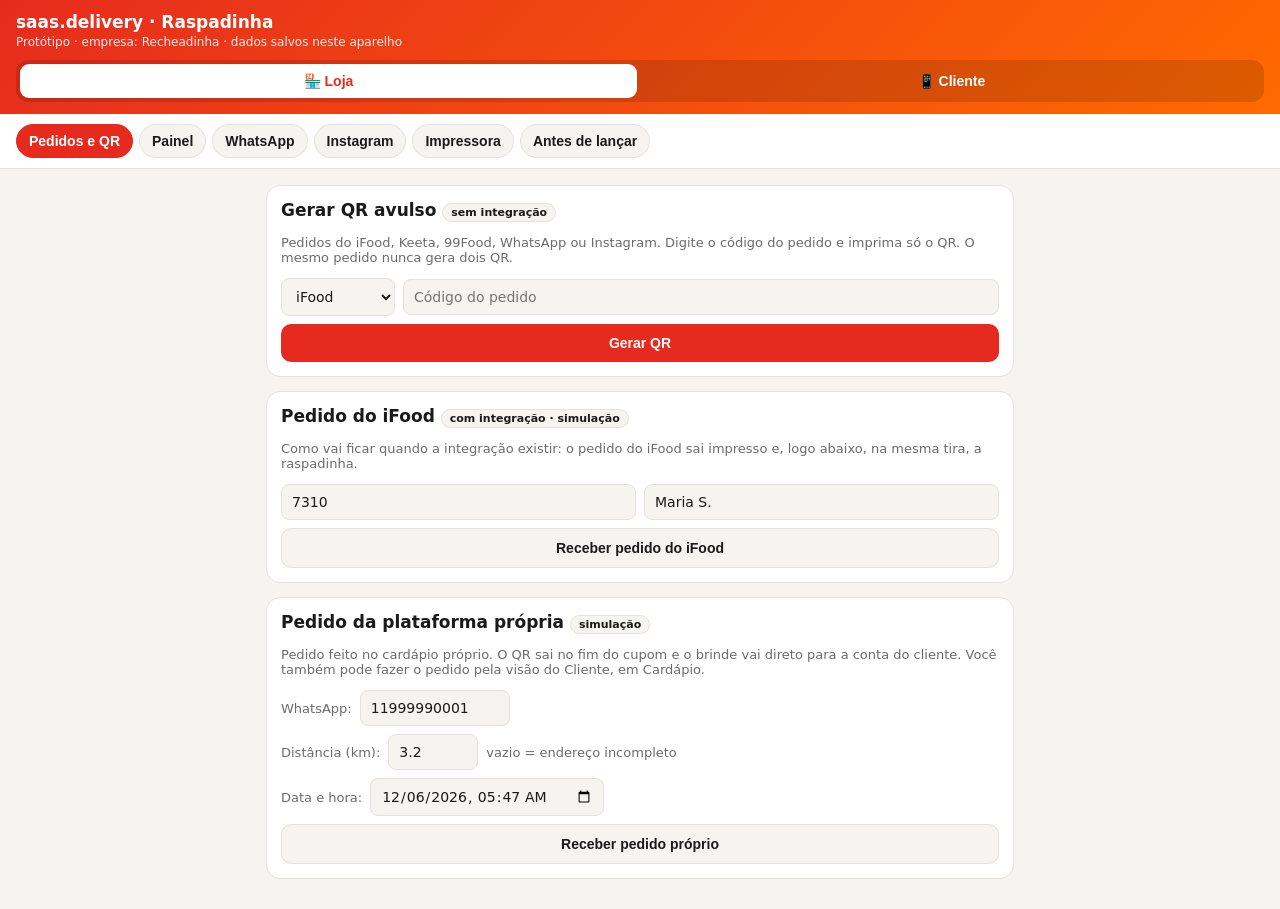
==== commit 2250eee0: "Raspadinha: adiciona Poste e ganhe (Instagram) com desconto variável e conferência automática - Desc" ====
--- a/raspadinha/raspadinha.html
+++ b/raspadinha/raspadinha.html
@@ -118,6 +118,7 @@
   <button data-t="pedidos" class="on">Pedidos e QR</button>
   <button data-t="painel">Painel</button>
   <button data-t="lwhats">WhatsApp</button>
+  <button data-t="linsta">Instagram</button>
   <button data-t="impressora">Impressora</button>
   <button data-t="legal">Antes de lançar</button>
 </nav>
@@ -125,6 +126,7 @@
   <button data-t="raspa">Raspadinha</button>
   <button data-t="cardapio">Cardápio</button>
   <button data-t="cwhats">Meu WhatsApp</button>
+  <button data-t="cinsta">Instagram</button>
 </nav>
 <main>
 
@@ -269,6 +271,48 @@
     <p class="muted">Use para ver os lembretes chegando aos clientes e os brindes expirando.</p>
   </div>
   <div class="card"><div class="wa-box" id="waLoja"></div></div>
+</section>
+
+<!-- [D20–D27] Poste e ganhe: desconto variável por regras, conferido sozinho pela API oficial do Instagram -->
+<section id="linsta">
+  <div class="card">
+    <h2>Poste e ganhe <span class="tag">Instagram</span></h2>
+    <p class="muted">Quem comprou, posta a foto do pedido marcando a loja e segue a página ganha desconto no próximo pedido pelo cardápio. O sistema confere tudo sozinho pela API oficial do Instagram e libera o cupom na conta do cliente. Ninguém da loja precisa conferir print.</p>
+    <div class="tg"><span>Poste e ganhe ligado</span><input type="checkbox" class="sw" id="igAtivo" onchange="setIg('ativo',this.checked)"></div>
+    <div class="row mt"><span class="muted">Perfil da loja: @</span><input id="igPerfil" style="flex:1;min-width:140px" onchange="setIg('perfil',igNorm(this.value)||S.cfg.insta.perfil)"></div>
+  </div>
+  <div class="card">
+    <h2>Quanto vale cada ação</h2>
+    <div class="tbl"><table>
+      <thead><tr><th>Ação</th><th>Desconto %</th><th>Obrigatória</th><th>Como o sistema confere</th></tr></thead>
+      <tbody id="igAcoesTb"></tbody>
+    </table></div>
+    <h3>Bônus por alcance <span class="muted">(seguidores do cliente, lidos pela API)</span></h3>
+    <div id="igFaixas"></div>
+    <h3>Limites e condições</h3>
+    <div class="row"><span class="muted">Desconto máximo %:</span><input type="number" min="1" max="100" id="igMaxPct" style="width:70px" onchange="setIg('maxPct',+this.value)">
+      <span class="muted">Máximo R$:</span><input type="number" min="0" step="1" id="igMaxReais" style="width:80px" onchange="setIg('maxReais',+this.value)"></div>
+    <div class="row mt"><span class="muted">Pedido mínimo R$:</span><input type="number" min="0" step="1" id="igMinimo" style="width:80px" onchange="setIg('minimo',+this.value)">
+      <span class="muted">Validade (dias):</span><input type="number" min="1" id="igValidade" style="width:70px" onchange="setIg('validade',+this.value)"></div>
+    <div class="row mt"><span class="muted">Pedido de até</span><input type="number" min="1" id="igJanela" style="width:60px" onchange="setIg('janelaPedidoDias',+this.value)"><span class="muted">dias atrás · 1 desconto a cada</span><input type="number" min="0" id="igIntervalo" style="width:60px" onchange="setIg('intervaloDias',+this.value)"><span class="muted">dias por cliente</span></div>
+    <div class="row mt"><span class="muted">Hashtag de transparência no feed:</span><input id="igHashtag" style="width:120px" onchange="setIg('hashtag',this.value.trim()||'#publi')"></div>
+    <div class="tg mt"><span>Acumula com o brinde da raspadinha</span><input type="checkbox" class="sw" id="igAcumula" onchange="setIg('acumula',this.checked)"></div>
+    <div id="igExemplos"></div>
+    <p class="muted">O desconto é variável, mas <b>nunca por sorte</b> [D01][D20]: quem faz as mesmas ações, com o mesmo alcance, ganha sempre o mesmo %. Vale sobre os produtos (não sobre o frete), só no cardápio próprio. O custo vai para o gasto de marketing e conta no teto.</p>
+  </div>
+  <div class="card">
+    <h2>Participações</h2>
+    <div class="tbl"><table>
+      <thead><tr><th>@</th><th>Cliente</th><th>Pedido</th><th>Ações</th><th>Seguid.</th><th>%</th><th>Status</th></tr></thead>
+      <tbody id="igPartsTb"></tbody>
+    </table></div>
+    <button class="btn alt full mt" onclick="igJob();render()">Rodar a conferência automática agora</button>
+    <p class="muted">No sistema real, a conferência roda sozinha (webhooks da Meta + uma rotina periódica). Este botão só adianta a rotina.</p>
+  </div>
+  <div class="card">
+    <h2>Eventos recebidos do Instagram</h2>
+    <div class="log" id="igLog"></div>
+  </div>
 </section>
 
 <section id="impressora">
@@ -340,6 +384,16 @@
     </ul>
   </div>
   <div class="card">
+    <h2>📸 Poste e ganhe (Instagram)</h2>
+    <ul>
+      <li><b>Sem sorte:</b> o desconto varia por regras públicas (ações feitas e alcance), nunca por sorteio. Assim continua fora da Lei 5.768/1971 [D01][D20].</li>
+      <li><b>Regras do Instagram:</b> as diretrizes proíbem oferecer <b>dinheiro</b> em troca de curtidas, seguidores ou comentários. Desconto em produto é zona cinzenta, e há relatos de que a Meta passou a desencorajar “seguir” como condição obrigatória. Por isso “seguir” pode ser desligado como obrigatório no painel. Nunca peça para marcar quem não está na foto.</li>
+      <li><b>Publicidade (CONAR):</b> post feito em troca de desconto é conteúdo incentivado. O guia de influenciadores do CONAR (edição 2026) pede que o incentivo fique claro. O sistema pede #publi e confere a hashtag no feed (no story a API não lê o texto).</li>
+      <li><b>LGPD:</b> o @ é pedido com autorização, para uma finalidade só. Mídia do story não é guardada (regra da Meta) [D24].</li>
+      <li><b>API oficial:</b> exige conta profissional do Instagram e app aprovado pela Meta (permissões de mensagens). Nada de senha do cliente nem robô.</li>
+    </ul>
+  </div>
+  <div class="card">
     <h2>🧪 Piloto sugerido (2 a 3 semanas)</h2>
     <p>Comece <b>só com os pedidos próprios</b> e meça: % de QR escaneados, % de brindes usados, % de clientes que voltam em até 15 e 30 dias, e o custo dos brindes por pedido de retorno. Com bons números e a questão legal resolvida, leve para o QR avulso.</p>
   </div>
@@ -377,6 +431,42 @@
     <div id="resumoBox"></div>
     <div id="cardMsg"></div>
     <button class="btn full" onclick="finalizarPedido()">Finalizar pedido (pagamento simulado)</button>
+  </div>
+</section>
+
+<section id="cinsta">
+  <div class="card">
+    <h2>📸 Poste e ganhe</h2>
+    <div id="igRegrasCli"></div>
+    <div class="row mt">
+      <input id="igTel" placeholder="Seu WhatsApp (DDD+número)" inputmode="numeric" style="flex:1;min-width:150px" oninput="renderIgCli()">
+      <input id="igUser" placeholder="@seu.instagram" autocapitalize="none" spellcheck="false" style="flex:1;min-width:150px">
+    </div>
+    <div class="row mt"><input id="igRef" placeholder="Código do QR ou nº do pedido" style="flex:1;min-width:160px"></div>
+    <label class="muted mt" style="display:flex;gap:8px;align-items:flex-start"><input type="checkbox" id="igOk"><span>Autorizo a Recheadinha a usar meu @ do Instagram só para conferir as ações desta campanha e guardar meu desconto.</span></label>
+    <button class="btn full mt" onclick="igParticipar()">Quero meu desconto</button>
+    <div id="igCliMsg"></div>
+    <div id="igMinhas"></div>
+  </div>
+  <div class="card">
+    <h2>Simulador do Instagram <span class="tag">só no protótipo</span></h2>
+    <p class="muted">No sistema real isto não existe: o cliente usa o próprio Instagram e a Meta avisa o sistema sozinha (webhook). Aqui você faz o papel do cliente.</p>
+    <div class="row"><span class="muted">Conta:</span><input id="sUser" placeholder="@cliente" autocapitalize="none" style="flex:1;min-width:120px">
+      <span class="muted">Seguidores:</span><input id="sSeg" type="number" min="0" value="800" style="width:90px"></div>
+    <label class="muted mt" style="display:flex;gap:8px"><input type="checkbox" id="sPub" checked> Conta pública</label>
+    <div class="pbar">
+      <button class="btn alt sm" onclick="simSeguir(true)">Seguir a loja</button>
+      <button class="btn alt sm" onclick="simSeguir(false)">Deixar de seguir</button>
+      <button class="btn alt sm" onclick="simStory()">Story marcando</button>
+      <button class="btn alt sm" onclick="simDM()">Direct: "Já segui"</button>
+    </div>
+    <div class="row mt"><input id="sLegenda" style="flex:1;min-width:160px"><button class="btn alt sm" onclick="simFeed()">Post no feed</button></div>
+    <div id="simMsg"></div>
+  </div>
+  <div class="card">
+    <h2>Direct do Instagram</h2>
+    <p class="muted">Respostas automáticas da loja no Direct.</p>
+    <div class="wa-box" id="igDm"></div>
   </div>
 </section>
 
@@ -434,6 +524,23 @@
    [D17] Limite de raspadinhas por cliente por dia (antiabuso), configurável.
    [D18] Sem regras de repetição: o cliente pode escolher o mesmo brinde de antes.
    [D19] Comunicação sem termos de sorte: não usar "sorteio", "sorte", "sortudo" ou "concorra".
+
+   Poste e ganhe (Instagram), definido em 22/10/2026:
+   [D20] Desconto VARIÁVEL POR REGRAS, nunca por sorte [D01]: % = soma das ações conferidas
+         (seguir, story, feed) + bônus por faixa de seguidores, limitado ao máximo % e ao máximo em R$.
+         Mesmas ações e mesmo alcance = mesmo desconto, sempre.
+   [D21] Exige compra: a participação aponta para um pedido (código do QR ou nº do pedido próprio)
+         dos últimos N dias. 1 participação por pedido e intervalo mínimo entre descontos por cliente.
+   [D22] Conferência 100% automática pela API oficial: webhook story_mention (story marcando a loja),
+         webhook mentions (feed) e User Profile API (is_user_follow_business, follower_count).
+         Sem print, sem conferência manual, sem senha do cliente, sem robô.
+   [D23] "Seguir" é conferido de novo no checkout e pela rotina. Quem deixou de seguir tem o desconto
+         pausado (se seguir for obrigatório) ou recalculado, até voltar a seguir.
+   [D24] A mídia do story NÃO é baixada nem guardada (regra da Meta): só ID, link CDN e horário.
+   [D25] Transparência (CONAR/FTC): instruções e Direct pedem #publi; no feed a hashtag é conferida.
+   [D26] @ do Instagram pedido com autorização (LGPD), só para esta campanha. 1 @ por WhatsApp e vice-versa.
+   [D27] O desconto vale só no cardápio próprio, sobre os produtos (não o frete), entra como cupom na
+         conta do WhatsApp. Custo no marketing; o teto só alerta [D11].
    ===================================================================================== */
 // ================= base =================
 const W=384, DIA=864e5, CHAVE='saasdelivery_raspadinha_v2';   // v2 = mecânica de escolha [D01]; dados da v1 (sorteio) são ignorados
@@ -466,6 +573,10 @@
       pausaDias:[false,false,false,false,false,false,false], pausaIni:'', pausaFim:'',
       lembrete:{ativo:true, diasAntes:2, max:1,
         texto:'Ei! 🍟 Tem um(a) *{brinde}* com o seu nome aqui na Recheadinha. Quando bater aquela vontade, é só pedir que ele vai junto! 😋\n\n_Vale para {condicao}, até {validade}. Para não receber lembretes, responda SAIR._'},
+      insta:{ ativo:true, perfil:'recheadinha',                       // [D20] variável por regras, sem sorte
+        acoes:{seguir:{pct:5,obrig:true}, story:{pct:7,obrig:true}, feed:{pct:5,obrig:false}},
+        faixas:[{min:1000,pct:2},{min:5000,pct:3}], maxPct:20, maxReais:15, minimo:30, validade:15,
+        janelaPedidoDias:7, intervaloDias:7, hashtag:'#publi', acumula:true },
       imp:{ nome:'BlueTooth Printer', metodo:'rawbt', corte:true, loja:'RECHEADINHA', site:'recheadinha.delivery', base:'https://recheadinha.delivery/r/' } },
     regras:{versao:1, limiteDia:2},   // [D17] limite diário; [D18] sem regras de repetição; versao = versão da configuração
     premios:[
@@ -474,11 +585,13 @@
       {id:3,nome:'Refrigerante lata',tipo:'produto',estoque:60,custo:3,ativo:true,minimo:0,produtoReq:'Batata recheada de costela'},
       // [D01] brindes NÃO têm peso/probabilidade: o cliente escolhe. [D10] minimo OU produtoReq.
       {id:4,nome:'Frete grátis',tipo:'frete',estoque:null,custo:8,ativo:true,minimo:40,produtoReq:''}],
-    participacoes:{}, historico:{}, carteira:{}, qrPorPedido:{}, msgs:[], logs:[],
+    participacoes:{}, historico:{}, carteira:{}, qrPorPedido:{}, pedidosProprios:{}, msgs:[], logs:[],
+    insta:{contas:{}, parts:{}, pendentes:[], eventos:[], mundo:{}, midias:{}},   // [D20–D27]
     seqPedido:1040, nextId:5, alertasTeto:{}, offsetDias:0, ticket:null,
     ui:{view:'loja', tab:'pedidos'} };
 }
-function carregar(){ try{ const j=localStorage.getItem(CHAVE); if(j){ const o=JSON.parse(j); if(o&&o.v===2) return o; } }catch(e){} return null; }
+function carregar(){ try{ const j=localStorage.getItem(CHAVE); if(j){ const o=JSON.parse(j); if(o&&o.v===2) return migrar(o); } }catch(e){} return null; }
+function migrar(o){ const b=estadoInicial(); o.cfg.insta||=b.cfg.insta; o.insta||=b.insta; o.pedidosProprios||={}; return o; }   // dados salvos antes do Poste e ganhe
 function salvar(){ try{ localStorage.setItem(CHAVE,JSON.stringify(S)); }catch(e){} }
 let S=carregar()||estadoInicial();
 let clienteTel=null, carrinho={}, brindeSel=null, bleDev=null;
@@ -540,6 +653,7 @@
 function participar(token){
   const p=S.participacoes[token];
   if(!p) return {erro:'Código inválido. Confira o QR do seu pedido.'};
+  if(p.status==='QR expirado') return {erro:'Este código expirou.'};
   if(p.status!=='gerado') return {ok:true,p,repetido:true};          // idempotente [D05]
   if(agora()>p.expira){ p.status='QR expirado'; render(); return {erro:'Este código expirou.'}; }
   if(p.cliente){                                                      // [D17]
@@ -583,12 +697,14 @@
   audit('Brinde '+b.nome+' guardado na conta '+fim4(tel)+' (válido até '+dataBR(b.validade)+')');
   checarTeto();
 }
-function gastos(){ let real=0,comp=0; Object.values(S.carteira).flat().forEach(b=>{ if(b.status==='usado') real+=b.custoReal; else if(b.status==='disponivel') comp+=b.custo; }); return {real,comp}; }
+const mesStr=ms=>diaStr(ms).slice(0,7);
+// [D11] teto MENSAL: o realizado conta só o que foi usado no mês corrente
+function gastos(){ const mes=mesStr(agora()); let real=0,comp=0; Object.values(S.carteira).flat().forEach(b=>{ if(b.status==='usado'){ if(!b.usadoEm||mesStr(b.usadoEm)===mes) real+=b.custoReal; } else if(b.status==='disponivel') comp+=b.custo; }); return {real,comp}; }
 // [D11] só alerta, nunca bloqueia
 function checarTeto(){
   const t=S.cfg.teto; if(!(t>0)) return;
   const {real}=gastos(), pct=real/t*100;
-  [S.cfg.alerta,100].forEach(l=>{ if(pct>=l&&!S.alertasTeto[l]){ S.alertasTeto[l]=true;
+  [S.cfg.alerta,100].forEach(l=>{ const k=mesStr(agora())+'|'+l; if(pct>=l&&!S.alertasTeto[k]){ S.alertasTeto[k]=true;
     msgLoja('⚠️ O gasto da raspadinha chegou a '+Math.floor(pct)+'% do teto do mês ('+brl(real)+' de '+brl(t)+'). Nada foi bloqueado: você decide se pausa.');
     audit('Alerta de teto: '+Math.floor(pct)+'%'); } });
 }
@@ -602,6 +718,7 @@
     const dias=Math.ceil((b.validade-agora())/DIA);
     if(dias<=L.diasAntes&&b.lembretes<L.max){ b.lembretes++; n++; msgCliente(tel,aplicarTemplate(L.texto,b)); }
   }));
+  igJob();
   audit('Rotina de lembretes: '+n+' enviado(s), '+x+' brinde(s) expirado(s)');
   render();
 }
@@ -652,6 +769,7 @@
   const itens=[{nome:'Batata recheada de costela',preco:36.9,qtd:1},{nome:'Sopa de mandioquinha',preco:24.9,qtd:1}];
   const frete=dist!=null?freteTaxa(dist):null, sub=61.8;
   const r=criarParticipacao('Próprio',numero,tel,dist,ms,numero);
+  S.pedidosProprios[numero]={tel,quando:ms};                          // [D21] pedido que dá direito ao Poste e ganhe
   const t={tipo:'proprio',numero,canal:'Próprio',cliente:tel,itens,frete,dist,brinde:null,total:sub+(frete||0),pagamento:'Pix (pago)',quando:ms,token:r.token||null,semQr:r.motivo||null};
   if(r.motivo) aviso('warn','Pedido impresso sem QR: '+esc(r.motivo)+'.'); else aviso('ok','Pedido próprio recebido, com o QR no fim do cupom.');
   mostrarTicket(t,'Pedido próprio '+numero);
@@ -712,6 +830,9 @@
   c.dash();
   if(proprio) c.text('O brinde fica guardado na sua conta e vai junto no próximo pedido.',{s:19,a:'center'});
   else { c.text('Use o brinde nos pedidos pelo nosso cardápio:',{s:19,a:'center'}); c.text(imp.site,{s:22,b:true,a:'center'}); }
+  const ig=S.cfg.insta;
+  if(ig.ativo){ c.dash(); c.text('POSTE E GANHE ATÉ '+igMaxPct()+'% OFF',{s:22,b:true,a:'center'});    // [D20][D19] sem termos de sorte
+    c.text('Siga e marque @'+ig.perfil+' no story com a foto do pedido. Cadastre seu @ em '+imp.site+'/instagram',{s:18,a:'center'}); }
   c.text('Regras na página da raspadinha.',{s:17,a:'center'});
 }
 function cupomPedido(c,t){
@@ -734,6 +855,7 @@
       if(t.brinde.tipo==='frete') c.text('FRETE GRÁTIS',{s:22,b:true,a:'center'}); else c.row('1x '+t.brinde.nome,'0,00',{s:21,b:true});
       c.text('CONFERIR NA ENTREGA',{s:19,b:true,a:'center'}); });
     c.dash(); const sub=t.itens.reduce((s,i)=>s+i.preco*i.qtd,0); c.row('Subtotal',num(sub));
+    if(t.desconto) c.row('Desconto Instagram ('+t.desconto.pct+'%)','-'+num(t.desconto.valor));
     if(t.frete!=null) c.row('Frete ('+String(t.dist).replace('.',',')+' km)',t.brinde&&t.brinde.tipo==='frete'?'0,00':num(t.frete));
     c.row('TOTAL',num(t.total),{s:24,b:true}); c.text('Pagamento: '+t.pagamento,{s:20});
   }
@@ -904,7 +1026,10 @@
   if(ok&&b.tipo==='frete'&&!(S.cfg.raioKm>0&&c.dist!=null&&c.dist<=S.cfg.raioKm)){ ok=false; falta='endereço fora do raio do frete grátis ('+(S.cfg.raioKm||'?')+' km)'; }
   return {ok,falta};
 }
-function brindesDisp(){ return clienteTel?(S.carteira[clienteTel]||[]).filter(b=>b.status==='disponivel'&&agora()<=b.validade):[]; }
+function brindesDisp(){ return clienteTel?(S.carteira[clienteTel]||[]).filter(b=>b.tipo!=='desconto'&&b.status==='disponivel'&&agora()<=b.validade):[]; }
+function descDisp(){ return clienteTel?(S.carteira[clienteTel]||[]).filter(b=>b.tipo==='desconto'&&b.status==='disponivel'&&agora()<=b.validade).sort((a,b)=>b.pct-a.pct):[]; }
+// [D27] desconto sobre os produtos, limitado ao máximo em R$; não acumula com brinde se a loja desligar
+function descAplicado(d,sub,ap){ if(!d||sub<d.minimo||(ap&&!S.cfg.insta.acumula)) return 0; return Math.round(Math.min(sub*d.pct/100,d.maxReais)*100)/100; }
 function renderCardapio(){
   const c=ctxPedido(), disp=brindesDisp();
   if(brindeSel&&!disp.find(b=>b.id===brindeSel)) brindeSel=null;
@@ -917,14 +1042,18 @@
       g+='<label class="mt"><input type="radio" name="bsel" '+(brindeSel===b.id?'checked':'')+' onchange="brindeSel=\''+b.id+'\';renderCardapio()"><span><b>'+esc(b.nome)+'</b><br><span class="muted">Vale para '+esc(condicaoTxt(b))+' · até '+dataBR(b.validade)+'</span><br>'+
         (k.ok?'<span style="color:var(--ok);font-weight:700">✅ Vai junto neste pedido!</span>':'<span style="color:var(--warn)">'+esc(k.falta)+'</span>')+'</span></label>'; });
     g+='</div>'; }
+  const d=descDisp()[0], bSel=disp.find(x=>x.id===brindeSel), apSel=bSel&&condOk(bSel,c).ok?bSel:null, dv=descAplicado(d,c.sub,apSel);
+  if(d) g+='<div class="gift"><b>📸 Desconto do Instagram: '+d.pct+'%</b> <span class="muted">(até '+brl(d.maxReais)+' · até '+dataBR(d.validade)+')</span><br>'+
+    (dv>0?'<span style="color:var(--ok);font-weight:700">✅ Aplicado neste pedido: −'+brl(dv)+'</span>':
+      '<span style="color:var(--warn)">'+(c.sub<=0?'Adicione produtos ao pedido.':c.sub<d.minimo?'faltam '+brl(d.minimo-c.sub)+' para usar':'não acumula com o brinde da raspadinha')+'</span>')+'</div>';
   $('giftBox').innerHTML=g;
   $('menuBox').innerHTML=cardapio.map((x,i)=>'<div class="item"><span>'+esc(x.nome)+'<br><span class="muted">'+brl(x.preco)+'</span></span><span class="qty"><button onclick="mudaQtd('+i+',-1)">−</button><b>'+(carrinho[i]||0)+'</b><button onclick="mudaQtd('+i+',1)">+</button></span></div>').join('');
   const b=disp.find(x=>x.id===brindeSel), ap=b&&condOk(b,c).ok?b:null;
   const frete=c.dist!=null?freteTaxa(c.dist):null, freteCob=ap&&ap.tipo==='frete'?0:(frete||0);
   let r=c.itens.map(x=>'<div class="tl"><span>'+x.qtd+'x '+esc(x.nome)+'</span><span>'+brl(x.preco*x.qtd)+'</span></div>').join('')||'<span class="muted">Carrinho vazio.</span>';
   if(ap&&ap.tipo!=='frete') r+='<div class="gift" style="margin:6px 0"><div class="tl"><span>🎁 '+esc(ap.nome)+' <span class="muted">(brinde da raspadinha)</span></span><span>R$ 0,00</span></div></div>';
-  r+='<div class="mt"><div class="tl"><span>Subtotal</span><span>'+brl(c.sub)+'</span></div><div class="tl"><span>Frete ('+(c.dist??'?')+' km)</span><span>'+(frete==null?'informe a distância':(ap&&ap.tipo==='frete'?'<s>'+brl(frete)+'</s> <b style="color:var(--ok)">GRÁTIS 🎁</b>':brl(frete)))+'</span></div></div>';
-  r+='<div class="mt tl" style="font-size:17px"><b>Total</b><b>'+brl(c.sub+freteCob)+'</b></div>';
+  r+='<div class="mt"><div class="tl"><span>Subtotal</span><span>'+brl(c.sub)+'</span></div>'+(dv>0?'<div class="tl"><span>Desconto Instagram ('+d.pct+'%)</span><span style="color:var(--ok)">−'+brl(dv)+'</span></div>':'')+'<div class="tl"><span>Frete ('+(c.dist??'?')+' km)</span><span>'+(frete==null?'informe a distância':(ap&&ap.tipo==='frete'?'<s>'+brl(frete)+'</s> <b style="color:var(--ok)">GRÁTIS 🎁</b>':brl(frete)))+'</span></div></div>';
+  r+='<div class="mt tl" style="font-size:17px"><b>Total</b><b>'+brl(c.sub-dv+freteCob)+'</b></div>';
   $('resumoBox').innerHTML=r;
 }
 // SERVIDOR (checkout) — [D09][D10] brinde R$ 0,00, condição revalidada, custo no marketing
@@ -934,17 +1063,235 @@
   if(c.dist==null) return show('cardMsg','err','Informe a distância do endereço.');
   const disp=brindesDisp(), b=disp.find(x=>x.id===brindeSel), ap=b&&condOk(b,c).ok?b:null;   // condição checada de novo no "servidor"
   const numero='#'+(++S.seqPedido), frete=freteTaxa(c.dist);
-  if(ap){ ap.status='usado'; ap.pedido=numero; ap.custoReal=ap.tipo==='frete'?frete:ap.custo;
+  // [D23] o "seguir" é conferido de novo na API antes de aplicar o desconto
+  let avisoIg='';
+  const d0=descDisp()[0]; if(d0&&S.insta.parts[d0.igPart]) igAvaliar(S.insta.parts[d0.igPart]);
+  if(d0&&d0.status!=='disponivel') avisoIg=' Seu desconto do Instagram ficou pausado: volte a seguir @'+esc(S.cfg.insta.perfil)+' e responda "Já segui" no Direct.';
+  const d=descDisp()[0], dv=descAplicado(d,c.sub,ap);
+  if(dv>0){ d.status='usado'; d.pedido=numero; d.custoReal=dv; d.usadoEm=agora();
+    const pt=S.insta.parts[d.igPart]; if(pt) pt.status='desconto usado';
+    audit('Pedido '+numero+': desconto Instagram de '+d.pct+'% (−'+brl(dv)+') lançado no marketing');
+    msgLoja('📸 Pedido '+numero+' usou o desconto do Instagram: '+d.pct+'% (−'+brl(dv)+').'); }
+  if(ap){ ap.status='usado'; ap.pedido=numero; ap.custoReal=ap.tipo==='frete'?frete:ap.custo; ap.usadoEm=agora();
     const p=S.participacoes[ap.token]; if(p) p.status='brinde usado';
     audit('Pedido '+numero+': brinde '+ap.nome+' aplicado (R$ 0,00 no pedido; custo '+brl(ap.custoReal)+' lançado no marketing'+(ap.tipo==='frete'?'':'; baixa no estoque')+')');
-    msgLoja('🧾 Pedido '+numero+' com brinde da raspadinha: '+ap.nome+'. Conferir na entrega!'); checarTeto(); }
+    msgLoja('🧾 Pedido '+numero+' com brinde da raspadinha: '+ap.nome+'. Conferir na entrega!'); }
+  if(dv>0||ap) checarTeto();
   const r=criarParticipacao('Próprio',numero,clienteTel,c.dist,agora(),numero);
+  S.pedidosProprios[numero]={tel:clienteTel,quando:agora()};          // [D21]
   const t={tipo:'proprio',numero,canal:'Próprio',cliente:clienteTel,itens:c.itens,frete,dist:c.dist,brinde:ap?{nome:ap.nome,tipo:ap.tipo}:null,
-    total:c.sub+(ap&&ap.tipo==='frete'?0:frete),pagamento:'Pix (pago)',quando:agora(),token:r.token||null,semQr:r.motivo||null};
+    desconto:dv>0?{pct:d.pct,valor:dv}:null,total:c.sub-dv+(ap&&ap.tipo==='frete'?0:frete),pagamento:'Pix (pago)',quando:agora(),token:r.token||null,semQr:r.motivo||null};
   carrinho={}; brindeSel=null;
   mostrarTicket(t,'Pedido próprio '+numero);
-  show('cardMsg','ok','Pedido '+numero+' confirmado!'+(ap?' Brinde incluído. 🎁':'')+' <button class="btn alt sm" onclick="irView(\'loja\',\'pedidos\')">Ver o cupom na loja</button>');
+  show('cardMsg','ok','Pedido '+numero+' confirmado!'+(ap?' Brinde incluído. 🎁':'')+(dv>0?' Desconto do Instagram aplicado. 📸':'')+avisoIg+' <button class="btn alt sm" onclick="irView(\'loja\',\'pedidos\')">Ver o cupom na loja</button>'+
+    (S.cfg.insta.ativo?' <button class="btn alt sm" onclick="irInsta(\''+numero+'\')">📸 Postar e ganhar até '+igMaxPct()+'%</button>':''));
   render();
+}
+
+// ================= Instagram: Poste e ganhe [D20–D27] =================
+const ACOES_IG={seguir:'Seguir @{perfil}', story:'Story com a foto do pedido marcando @{perfil}', feed:'Post no feed marcando @{perfil} com {hashtag}'};
+const CURTO_IG={seguir:'seguir', story:'story', feed:'feed'};
+const COMO_IG={seguir:'API de perfil (is_user_follow_business). Conferido de novo no checkout [D23]',
+  story:'Webhook story_mention: chega sozinho quando o cliente marca a loja',
+  feed:'Webhook mentions + leitura da legenda (confere a hashtag) [D25]'};
+const igTxt=t=>t.replace(/\{perfil\}/g,S.cfg.insta.perfil).replace(/\{hashtag\}/g,S.cfg.insta.hashtag);
+function igNorm(u){ const s=String(u||'').trim().toLowerCase().replace(/^@+/,''); return /^[a-z0-9._]{1,30}$/.test(s)&&!/^\.|\.$|\.\./.test(s)?s:null; }
+// [D20] cálculo determinístico: ações conferidas + bônus por faixa de seguidores, com teto
+function igCalcular(acoes,seguidores){
+  const c=S.cfg.insta, partes=[], faltam=[]; let pct=0;
+  Object.keys(ACOES_IG).forEach(k=>{ const a=c.acoes[k];
+    if(acoes[k]&&a.pct>0){ pct+=a.pct; partes.push(CURTO_IG[k]+' +'+a.pct+'%'); } else if(!acoes[k]&&a.obrig) faltam.push(k); });
+  const f=c.faixas.filter(x=>x.min>0&&x.pct>0&&seguidores>=x.min).sort((a,b)=>b.pct-a.pct)[0];
+  if(f&&pct>0){ pct+=f.pct; partes.push(f.min.toLocaleString('pt-BR')+'+ seguidores +'+f.pct+'%'); }
+  const bruto=pct; pct=Math.min(pct,c.maxPct);
+  return {pct,bruto,partes,faltam,completo:!faltam.length&&pct>0};
+}
+function igMaxPct(){ const c=S.cfg.insta; return igCalcular({seguir:true,story:true,feed:true},Infinity).pct||c.maxPct; }
+function igDM(user,de,texto){ S.msgs.push({para:'ig',user,de,texto,quando:agora()}); }
+function igEvento(t){ S.insta.eventos.unshift(dataHora(agora())+' · '+t); if(S.insta.eventos.length>200) S.insta.eventos.length=200; }
+
+// ---- SIMULAÇÃO DA META (no real: graph.instagram.com) ----
+// GET /{IGSID}?fields=username,follower_count,is_user_follow_business — só funciona depois que o cliente
+// interagiu com a loja (story marcando, Direct). Por isso o @ sozinho não basta: o vínculo vem do webhook.
+function metaPerfil(igsid){ const e=Object.entries(S.insta.mundo).find(([u,c])=>c.igsid===igsid); return e?{username:e[0],follower_count:e[1].seguidores,is_user_follow_business:e[1].segue}:null; }
+// GET /{media-id}?fields=username,caption,permalink — post do feed em que a loja foi mencionada
+function metaMidia(id){ return S.insta.midias[id]||null; }
+
+// SERVIDOR — acha o pedido que dá direito à participação [D21]
+function igPedido(ref,tel){
+  const r=String(ref||'').trim().toUpperCase().replace(/\s/g,''); if(!r) return {erro:'Informe o código do QR ou o número do pedido.'};
+  const jan=S.cfg.insta.janelaPedidoDias, velho=q=>agora()-q>jan*DIA;
+  const p=S.participacoes[r];
+  if(p){ if(velho(p.criado)) return {erro:'Este pedido tem mais de '+jan+' dias. Vale para pedidos recentes.'};
+    if(p.cliente&&p.cliente!==tel) return {erro:'Este pedido está ligado a outro WhatsApp.'};
+    return {chave:p.canal+'|'+p.pedido,txt:p.pedido}; }
+  const n='#'+r.replace(/^#/,''), pp=S.pedidosProprios[n];
+  if(pp){ if(pp.tel!==tel) return {erro:'Este pedido está ligado a outro WhatsApp.'};
+    if(velho(pp.quando)) return {erro:'Este pedido tem mais de '+jan+' dias. Vale para pedidos recentes.'};
+    return {chave:'Próprio|'+n,txt:n}; }
+  return {erro:'Não achei esse pedido. Use o código impresso abaixo do QR ou o número do pedido do cardápio.'};
+}
+const IG_ABERTA=['aguardando ações','desconto liberado','suspenso'];
+function igAberta(user){ return Object.values(S.insta.parts).filter(p=>p.user===user&&IG_ABERTA.includes(p.status)).sort((a,b)=>b.criado-a.criado)[0]; }
+// SERVIDOR — POST /instagram/participar {tel, usuario, pedido} [D21][D26]
+function igInscrever(tel,user,ref){
+  const c=S.cfg.insta, I=S.insta;
+  if(!c.ativo) return {erro:'O Poste e ganhe está pausado no momento.'};
+  if(tel.length<10) return {erro:'Informe um WhatsApp válido com DDD.'};
+  if(!user) return {erro:'Esse @ não parece válido: use só letras, números, ponto e _ (até 30).'};
+  const ped=igPedido(ref,tel); if(ped.erro) return ped;
+  if(Object.values(I.parts).some(p=>p.pedido===ped.chave)) return {erro:'Este pedido já foi usado no Poste e ganhe.'};
+  if(Object.entries(I.contas).some(([t,u])=>u.user===user&&t!==tel)) return {erro:'Este @ já está ligado a outro WhatsApp. Fale com a loja.'};
+  if(I.contas[tel]&&I.contas[tel].user!==user) return {erro:'Seu WhatsApp já está ligado ao @'+I.contas[tel].user+'. Para trocar, fale com a loja.'};
+  const aberta=igAberta(user); if(aberta&&aberta.status==='aguardando ações') return {erro:'Você já tem uma participação aberta (pedido '+aberta.pedidoTxt+'). É só fazer as ações no Instagram: o sistema confere sozinho.'};
+  const ult=Object.values(I.parts).filter(p=>p.tel===tel&&p.liberadoEm).map(p=>p.liberadoEm).sort((a,b)=>b-a)[0];
+  if(ult&&agora()-ult<c.intervaloDias*DIA) return {erro:'Você ganhou um desconto do Instagram há pouco. Dá para participar de novo a partir de '+dataBR(ult+c.intervaloDias*DIA)+'.'};
+  I.contas[tel]||={user,igsid:null,desde:agora()};
+  const pt={id:tokenSeguro(6),tel,user,pedido:ped.chave,pedidoTxt:ped.txt,acoes:{seguir:false,story:false,feed:false},
+    seguidores:0,igsid:I.contas[tel].igsid,status:'aguardando ações',pct:0,cupomId:null,criado:agora(),provas:[],faltamAvisado:''};
+  I.parts[pt.id]=pt;
+  audit('Instagram: @'+user+' ('+fim4(tel)+') entrou no Poste e ganhe com o pedido '+ped.txt);
+  // o cliente pode ter postado antes de se cadastrar: eventos das últimas 24 h valem [D22]
+  I.pendentes.forEach(e=>{ const u=e.user||(metaPerfil(e.igsid)||{}).username; if(u===user&&agora()-e.quando<=DIA){ e.usado=true; igAplicarEvento(pt,e); } });
+  I.pendentes=I.pendentes.filter(e=>!e.usado);
+  const r=igAvaliar(pt);
+  return {ok:true,pt,r};
+}
+// SERVIDOR — POST /webhooks/instagram. A Meta chama sozinha; ninguém da loja precisa fazer nada [D22]
+function igWebhook(e){
+  e.quando=agora(); const I=S.insta;
+  let user=e.user;
+  if(e.igsid){ const pf=metaPerfil(e.igsid); if(!pf) return; user=pf.username; }
+  igEvento({story_mention:'story_mention',mention:'mentions (feed)',message:'mensagem no Direct'}[e.tipo]+' de @'+user);
+  const pt=igAberta(user);
+  if(!pt){
+    if(e.tipo!=='message') I.pendentes.push(e);
+    if(e.igsid) igDM(user,'loja','Oi! 💛 Vimos que você marcou a @'+S.cfg.insta.perfil+'. Para ganhar seu desconto, cadastre seu @ e o código do pedido em '+S.cfg.imp.site+'/instagram (vale por 24 h).');
+    salvar(); return;
+  }
+  igAplicarEvento(pt,e); igAvaliar(pt);
+}
+function igAplicarEvento(pt,e){
+  const c=S.cfg.insta;
+  if(e.igsid){ pt.igsid=e.igsid; if(S.insta.contas[pt.tel]) S.insta.contas[pt.tel].igsid=e.igsid; }
+  if(e.tipo==='story_mention'){ pt.acoes.story=true; pt.provas.push({tipo:'story',url:e.midia,quando:e.quando}); }   // [D24] só o link, sem baixar
+  if(e.tipo==='mention'){ const m=metaMidia(e.mediaId); if(!m) return;
+    if(m.caption.toLowerCase().includes(c.hashtag.toLowerCase())){ pt.acoes.feed=true; pt.provas.push({tipo:'feed',url:m.permalink,quando:e.quando}); }
+    else if(pt.igsid) igDM(pt.user,'loja','Amamos o post! 😍 Para ele contar no desconto, coloque '+c.hashtag+' na legenda (é a regra de transparência para posts com desconto). O sistema confere de novo sozinho.'); }
+}
+// SERVIDOR — recalcula e libera, aumenta, pausa ou reativa o cupom. Chamado por webhook, rotina e checkout.
+function igAvaliar(pt){
+  const c=S.cfg.insta;
+  if(pt.igsid){ const pf=metaPerfil(pt.igsid); if(pf){ pt.acoes.seguir=pf.is_user_follow_business; pt.seguidores=pf.follower_count; } }   // [D23]
+  const r=igCalcular(pt.acoes,pt.seguidores), lista=S.carteira[pt.tel]||[];
+  let b=pt.cupomId&&lista.find(x=>x.id===pt.cupomId);
+  if(b&&b.status!=='disponivel'&&b.status!=='suspenso') return r;      // usado ou expirado: não muda mais
+  const fim=' Vale para pedidos a partir de '+brl(c.minimo)+' no nosso cardápio, até '+brl(c.maxReais)+' de desconto.';
+  if(r.completo){
+    if(!b){
+      b={id:tokenSeguro(8),token:null,igPart:pt.id,tipo:'desconto',pct:r.pct,nome:r.pct+'% de desconto',custo:c.maxReais,maxReais:c.maxReais,
+        minimo:c.minimo,produtoReq:'',validade:addDias(c.validade),status:'disponivel',lembretes:0};
+      (S.carteira[pt.tel]||=[]).push(b); pt.cupomId=b.id; pt.liberadoEm=agora();
+      msgCliente(pt.tel,'📸 Valeu pelo post, @'+pt.user+'! Seu desconto de *'+r.pct+'%* está guardado na sua conta da Recheadinha e entra sozinho no próximo pedido pelo cardápio.\n\n_'+fim.trim()+' Até '+dataBR(b.validade)+'._');
+      if(pt.igsid) igDM(pt.user,'loja','Obrigado pelo carinho! 🧡 Seu desconto de '+r.pct+'% já está no seu WhatsApp. ('+r.partes.join(', ')+')');
+      msgLoja('📸 @'+pt.user+' ganhou '+r.pct+'% de desconto ('+r.partes.join(', ')+'), pedido '+pt.pedidoTxt+'.');
+      audit('Instagram: @'+pt.user+' → cupom de '+r.pct+'% liberado ('+r.partes.join(', ')+')');
+      checarTeto();
+    } else if(b.pct!==r.pct||b.status==='suspenso'){
+      const subiu=r.pct>b.pct, volta=b.status==='suspenso';
+      b.pct=r.pct; b.nome=r.pct+'% de desconto'; b.status='disponivel';
+      msgCliente(pt.tel,(volta?'✅ Seu desconto do Instagram voltou a valer: *':subiu?'🚀 Seu desconto do Instagram subiu para *':'Seu desconto do Instagram agora é de *')+r.pct+'%*.\n\n_Até '+dataBR(b.validade)+'._');
+      audit('Instagram: @'+pt.user+' → cupom agora '+r.pct+'% ('+r.partes.join(', ')+')');
+    }
+    pt.status='desconto liberado'; pt.faltamAvisado=''; pt.pct=r.pct;
+  } else {
+    if(b){ if(b.status!=='suspenso'){ b.status='suspenso';
+        msgCliente(pt.tel,'Seu desconto do Instagram ficou pausado porque falta: '+r.faltam.map(k=>igTxt(ACOES_IG[k]).toLowerCase()).join(' e ')+'. É só fazer isso e responder "Já segui" no Direct da @'+c.perfil+' que ele volta sozinho. 😉');
+        audit('Instagram: @'+pt.user+' → cupom pausado (falta '+r.faltam.join(', ')+')'); }
+      pt.status='suspenso'; pt.pct=b.pct; }
+    else { pt.status='aguardando ações'; pt.pct=0; }
+    const f=r.faltam.join(',');
+    if(pt.igsid&&f&&f!==pt.faltamAvisado){ pt.faltamAvisado=f;
+      igDM(pt.user,'loja','Quase lá! 🙌 Para liberar seu desconto, falta: '+r.faltam.map(k=>igTxt(ACOES_IG[k]).toLowerCase()).join(' e ')+'. Quando fizer, responda "Já segui" aqui (o story conta sozinho).'); }
+  }
+  render();
+  return r;
+}
+// SERVIDOR (job) — confere de novo quem está aberto, expira o que venceu, limpa eventos velhos
+function igJob(){
+  const c=S.cfg.insta; let n=0;
+  Object.values(S.insta.parts).forEach(pt=>{
+    if(pt.status==='aguardando ações'&&agora()-pt.criado>c.janelaPedidoDias*DIA){ pt.status='participação expirada'; return; }
+    const b=pt.cupomId&&(S.carteira[pt.tel]||[]).find(x=>x.id===pt.cupomId);
+    if(b&&b.status==='suspenso'&&agora()>b.validade){ b.status='expirado'; pt.status='desconto expirado'; return; }
+    if(b&&b.status==='expirado'){ pt.status='desconto expirado'; return; }
+    if(IG_ABERTA.includes(pt.status)&&pt.igsid){ igAvaliar(pt); n++; }
+  });
+  S.insta.pendentes=S.insta.pendentes.filter(e=>agora()-e.quando<=DIA);
+  igEvento('Rotina de conferência: '+n+' participação(ões) conferida(s)'); salvar();
+}
+
+// ---- Cliente ----
+function irInsta(ref){ irView('cliente','cinsta'); $('igTel').value=clienteTel||''; $('igRef').value=ref||''; renderIgCli(); }
+function igParticipar(){
+  const tel=$('igTel').value.replace(/\D/g,''), user=igNorm($('igUser').value);
+  if(!$('igOk').checked) return show('igCliMsg','err','Marque a autorização para usarmos seu @ nesta campanha.');
+  const r=igInscrever(tel,user,$('igRef').value);
+  if(r.erro) return show('igCliMsg','err',esc(r.erro));
+  $('sUser').value='@'+user;
+  const pt=r.pt;
+  show('igCliMsg','ok',pt.cupomId?'Já encontramos seu post! Seu desconto de <b>'+pt.pct+'%</b> está no seu WhatsApp. 🎉':
+    'Pronto, <b>@'+esc(user)+'</b>! Agora é com o Instagram: '+esc(r.r.faltam.map(k=>igTxt(ACOES_IG[k]).toLowerCase()).join(' e '))+'. O sistema confere sozinho e o desconto chega no seu WhatsApp.');
+  render();
+}
+function simConta(){
+  const u=igNorm($('sUser').value); if(!u){ show('simMsg','err','Digite um @ válido.'); return null; }
+  const M=S.insta.mundo; M[u]||={igsid:'IG'+tokenSeguro(8),segue:false,seguidores:0,publica:true};
+  M[u].seguidores=Math.max(0,+$('sSeg').value||0); M[u].publica=$('sPub').checked; return [u,M[u]];
+}
+function simSeguir(v){ const r=simConta(); if(!r) return; r[1].segue=v; salvar();
+  show('simMsg','info',v?'@'+esc(r[0])+' seguiu a loja. O Instagram não avisa quando alguém segue: o sistema confere na próxima ação, quando o cliente responde "Já segui", na rotina ou no checkout.':'@'+esc(r[0])+' deixou de seguir. Na próxima conferência, o desconto é recalculado ou pausado [D23].'); render(); }
+function simStory(){ const r=simConta(); if(!r) return;
+  if(!r[1].publica&&!r[1].segue) return show('simMsg','warn','Story postado, mas a Meta não avisa a loja: conta privada que não segue a página.');
+  igWebhook({tipo:'story_mention',igsid:r[1].igsid,midia:'https://lookaside.fbsbx.com/ig_messaging_cdn/?asset_id='+tokenSeguro(8)});
+  show('simMsg','ok','Story publicado. A Meta enviou o webhook story_mention para o sistema.'); render(); }
+function simFeed(){ const r=simConta(); if(!r) return;
+  const leg=$('sLegenda').value; if(!leg.toLowerCase().includes('@'+S.cfg.insta.perfil)) return show('simMsg','warn','A legenda não marca @'+esc(S.cfg.insta.perfil)+': a loja não é avisada.');
+  if(!r[1].publica) return show('simMsg','warn','Conta privada: a menção no feed não chega para a loja.');
+  const id='M'+tokenSeguro(8); S.insta.midias[id]={username:r[0],caption:leg,permalink:'https://www.instagram.com/p/'+id+'/'};
+  igWebhook({tipo:'mention',user:r[0],mediaId:id});
+  show('simMsg','ok','Post publicado. A Meta enviou o webhook mentions para o sistema.'); render(); }
+function simDM(){ const r=simConta(); if(!r) return; igDM(r[0],'cliente','Já segui ✅'); igWebhook({tipo:'message',igsid:r[1].igsid}); render(); }
+
+// ---- telas ----
+function setIg(k,v){ S.cfg.insta[k]=v; audit('Instagram: '+k+' = '+v); redesenhar(); render(); }
+function setIgAcao(k,campo,v){ S.cfg.insta.acoes[k][campo]=campo==='pct'?Math.max(0,+v||0):v; audit('Instagram: '+k+'.'+campo+' = '+v); redesenhar(); render(); }
+function setIgFaixa(i,campo,v){ S.cfg.insta.faixas[i][campo]=Math.max(0,+v||0); audit('Instagram: faixa '+(i+1)+' '+campo+' = '+v); redesenhar(); render(); }
+function renderIg(){
+  const c=S.cfg.insta;
+  $('igAcoesTb').innerHTML=Object.keys(ACOES_IG).map(k=>'<tr><td>'+esc(igTxt(ACOES_IG[k]))+'</td><td><input type="number" min="0" max="100" value="'+c.acoes[k].pct+'" onchange="setIgAcao(\''+k+'\',\'pct\',this.value)"></td>'+
+    '<td><input type="checkbox" '+(c.acoes[k].obrig?'checked':'')+' onchange="setIgAcao(\''+k+'\',\'obrig\',this.checked)"></td><td class="muted">'+COMO_IG[k]+'</td></tr>').join('');
+  $('igFaixas').innerHTML=c.faixas.map((f,i)=>'<div class="row mt"><span class="muted">A partir de</span><input type="number" min="0" step="100" value="'+f.min+'" style="width:100px" onchange="setIgFaixa('+i+',\'min\',this.value)"><span class="muted">seguidores: +</span><input type="number" min="0" value="'+f.pct+'" style="width:60px" onchange="setIgFaixa('+i+',\'pct\',this.value)"><span class="muted">%</span></div>').join('');
+  const ex=[['Segue + story, 300 seguidores',{seguir:true,story:true},300],['Segue + story, 1.500 seguidores',{seguir:true,story:true},1500],['Segue + story + feed, 6.000 seguidores',{seguir:true,story:true,feed:true},6000],['Só story (não segue)',{story:true},800]];
+  $('igExemplos').innerHTML='<h3>Exemplos com a configuração atual</h3>'+ex.map(([t,a,n])=>{ const r=igCalcular(a,n); return '<div class="tl"><span>'+t+'</span><b>'+(r.completo?r.pct+'%'+(r.bruto>r.pct?' <small class="muted">(teto)</small>':''):'<span style="color:var(--warn)">não libera</span>')+'</b></div>'; }).join('')+
+    (c.ativo&&c.maxReais>0?'':'<div class="msg warn">Com máximo de R$ 0, o desconto nunca terá valor.</div>');
+  const ps=Object.values(S.insta.parts).sort((a,b)=>b.criado-a.criado), ic=v=>v?'✅':'▫️';
+  $('igPartsTb').innerHTML=ps.map(p=>'<tr><td>@'+esc(p.user)+'</td><td>'+fim4(p.tel)+'</td><td>'+esc(p.pedidoTxt)+'</td><td>'+ic(p.acoes.seguir)+' seguir<br>'+ic(p.acoes.story)+' story<br>'+ic(p.acoes.feed)+' feed</td><td>'+(p.igsid?p.seguidores.toLocaleString('pt-BR'):'—')+'</td><td>'+(p.pct?p.pct+'%':'—')+'</td><td>'+esc(p.status)+'</td></tr>').join('')||'<tr><td colspan="7" class="muted">Nenhuma participação ainda.</td></tr>';
+  $('igLog').innerHTML=S.insta.eventos.map(l=>'<div>'+esc(l)+'</div>').join('')||'<div class="muted">Nenhum evento.</div>';
+}
+function renderIgCli(){
+  const c=S.cfg.insta;
+  if(!c.ativo){ $('igRegrasCli').innerHTML='<div class="msg info">O Poste e ganhe está pausado no momento.</div>'; }
+  else $('igRegrasCli').innerHTML='<p>Comprou com a gente? Mostra pra galera e ganhe <b>até '+igMaxPct()+'% de desconto</b> no próximo pedido pelo nosso cardápio. 🧡</p>'+
+    '<div class="gift">'+Object.keys(ACOES_IG).filter(k=>c.acoes[k].pct>0||c.acoes[k].obrig).map(k=>'<div class="tl"><span>'+esc(igTxt(ACOES_IG[k]))+(c.acoes[k].obrig?' <span class="tag">obrigatório</span>':'')+'</span><b>+'+c.acoes[k].pct+'%</b></div>').join('')+
+    c.faixas.filter(f=>f.min>0&&f.pct>0).map(f=>'<div class="tl"><span class="muted">Bônus: perfil com '+f.min.toLocaleString('pt-BR')+'+ seguidores</span><b>+'+f.pct+'%</b></div>').join('')+'</div>'+
+    '<p class="muted">Quanto mais você fizer, maior o desconto, até '+c.maxPct+'% (máximo '+brl(c.maxReais)+'). Vale para pedidos a partir de '+brl(c.minimo)+' no cardápio, por '+c.validade+' dias, sobre os produtos. '+
+    'Use <b>'+esc(c.hashtag)+'</b> no post: assim fica claro para seus seguidores que você ganhou desconto. A conferência é automática pelo Instagram: não precisa mandar print.</p>';
+  const tel=$('igTel').value.replace(/\D/g,''), ps=Object.values(S.insta.parts).filter(p=>tel.length>=10&&p.tel===tel).sort((a,b)=>b.criado-a.criado);
+  $('igMinhas').innerHTML=ps.length?'<h3>Suas participações</h3>'+ps.map(p=>{ const r=igCalcular(p.acoes,p.seguidores);
+    return '<div class="item"><span>@'+esc(p.user)+' · pedido '+esc(p.pedidoTxt)+'<br><span class="muted">'+esc(p.status)+(r.faltam.length&&IG_ABERTA.includes(p.status)?' · falta: '+esc(r.faltam.map(k=>CURTO_IG[k]).join(', ')):'')+'</span></span><b>'+(p.pct?p.pct+'%':'—')+'</b></div>'; }).join(''):'';
+  const dm=S.msgs.filter(m=>m.para==='ig').slice().reverse();
+  $('igDm').innerHTML=dm.map(m=>'<div class="bub'+(m.de==='loja'?'':' c')+'"><small>'+(m.de==='loja'?'@'+esc(S.cfg.insta.perfil)+' → @'+esc(m.user):'@'+esc(m.user))+' · '+dataHora(m.quando)+'</small>'+waFmt(m.texto)+'</div>').join('')||'<span class="muted">Nenhuma mensagem.</span>';
 }
 
 // ================= Painel =================
@@ -971,16 +1318,17 @@
   const ps=Object.values(S.participacoes), rasp=ps.filter(p=>p.raspadoEm), conc=ps.filter(p=>p.premio);
   const cont={}; conc.forEach(p=>cont[p.premio.nome]=(cont[p.premio.nome]||0)+1);
   const top=Object.entries(cont).sort((a,b)=>b[1]-a[1])[0];
-  const usados=Object.values(S.carteira).flat().filter(b=>b.status==='usado'), g=gastos();
+  const usados=Object.values(S.carteira).flat().filter(b=>b.status==='usado'&&b.tipo!=='desconto'), g=gastos(), igs=Object.values(S.insta.parts);
   const pct=(a,b)=>b?Math.round(a/b*100)+'%':'—';
   $('kpis').innerHTML=[
     ['QR gerados',ps.length],['Raspados',rasp.length+' <small class="muted">'+pct(rasp.length,ps.length)+'</small>'],
     ['Brindes escolhidos',conc.length],['Usados em pedidos',usados.length+' <small class="muted">'+pct(usados.length,conc.length)+'</small>'],
-    ['Gasto realizado',brl(g.real)],['Mais escolhido',top?esc(top[0])+' <small class="muted">'+top[1]+'x</small>':'—']
+    ['Gasto no mês',brl(g.real)],['Mais escolhido',top?esc(top[0])+' <small class="muted">'+top[1]+'x</small>':'—'],
+    ['Descontos Instagram',igs.filter(p=>p.cupomId).length+' <small class="muted">'+igs.filter(p=>p.status==='desconto usado').length+' usados</small>']
   ].map(k=>'<div class="kpi"><span class="muted">'+k[0]+'</span><b>'+k[1]+'</b></div>').join('');
   const t=S.cfg.teto||0, pr=t?Math.min(100,g.real/t*100):0, pc=t?Math.min(100-pr,g.comp/t*100):0;
   $('tetoBar').innerHTML='<span style="width:'+pr+'%;background:'+(pr>=S.cfg.alerta?'var(--err)':'var(--brand2)')+'"></span><span style="width:'+pc+'%;background:var(--gold);opacity:.6"></span>';
-  $('tetoTxt').innerHTML='Realizado (brindes usados): <b>'+brl(g.real)+'</b> · Comprometido (guardados nas contas): <b>'+brl(g.comp)+'</b> · Teto: <b>'+brl(t)+'</b>';
+  $('tetoTxt').innerHTML='Realizado no mês (brindes e descontos usados): <b>'+brl(g.real)+'</b> · Comprometido (guardados nas contas): <b>'+brl(g.comp)+'</b> · Teto: <b>'+brl(t)+'</b>';
   $('canaisBox').innerHTML=CANAIS.map(c=>'<div class="tg"><span>'+c+(c==='Próprio'?' <span class="muted">(QR automático)</span>':' <span class="muted">(QR avulso)</span>')+'</span><input type="checkbox" class="sw" '+(S.cfg.canais[c]?'checked':'')+' onchange="S.cfg.canais[\''+c+'\']=this.checked;audit(\'Canal '+c+': \'+(this.checked?\'ligado\':\'desligado\'))"></div>').join('');
   $('freteMsg').innerHTML=S.cfg.freteAtivo&&!(S.cfg.raioKm>0)?'<div class="msg warn">Defina o raio: sem ele, o frete grátis nunca pode ser escolhido.</div>':S.cfg.freteAtivo&&!S.cfg.canais['Próprio']?'<div class="msg warn">O canal Próprio está desligado, então o frete grátis nunca pode ser escolhido.</div>':'';
   $('diasBox').innerHTML=DIAS.map((d,i)=>'<label><input type="checkbox" '+(S.cfg.pausaDias[i]?'checked':'')+' onchange="S.cfg.pausaDias['+i+']=this.checked;audit(\'Pausa '+d+': \'+this.checked)"> '+d+'</label>').join('');
@@ -1000,7 +1348,7 @@
   $('tbHist').innerHTML=ps.slice().reverse().map(p=>'<tr><td>'+esc(p.pedido)+'</td><td>'+esc(p.canal)+'</td><td>'+(p.premio?esc(p.premio.nome)+' <span class="tag">v'+p.regrasVersao+'</span>':'—')+'</td><td>'+esc(p.status)+'</td><td>'+(p.cliente?fim4(p.cliente):'não identificado')+'</td></tr>').join('')||'<tr><td colspan="5" class="muted">Nenhuma participação ainda.</td></tr>';
   $('rVersao').textContent='v'+S.regras.versao;
   $('relogio').textContent=new Date(agora()).toLocaleDateString('pt-BR',{weekday:'long',day:'2-digit',month:'2-digit',year:'numeric'});
-  renderCardapio(); renderWhats(); renderQrList(); renderLog(); salvar();
+  renderIg(); renderIgCli(); renderCardapio(); renderWhats(); renderQrList(); renderLog(); salvar();
 }
 function waFmt(t){ return esc(t).replace(/\*([^*\n]+)\*/g,'<b>$1</b>').replace(/_([^_\n]+)_/g,'<i>$1</i>').replace(/\n/g,'<br>'); }
 function renderWhats(){
@@ -1036,6 +1384,9 @@
   $('rDia').value=S.regras.limiteDia;
   $('lAtivo').checked=c.lembrete.ativo; $('lDias').value=c.lembrete.diasAntes; $('lMax').value=c.lembrete.max; $('lTexto').value=c.lembrete.texto;
   $('imNome').value=c.imp.nome; $('imMetodo').value=c.imp.metodo; $('imCorte').checked=c.imp.corte; $('imLoja').value=c.imp.loja; $('imSite').value=c.imp.site; $('imBase').value=c.imp.base;
+  const ig=c.insta; $('igAtivo').checked=ig.ativo; $('igPerfil').value=ig.perfil; $('igMaxPct').value=ig.maxPct; $('igMaxReais').value=ig.maxReais;
+  $('igMinimo').value=ig.minimo; $('igValidade').value=ig.validade; $('igJanela').value=ig.janelaPedidoDias; $('igIntervalo').value=ig.intervaloDias;
+  $('igHashtag').value=ig.hashtag; $('igAcumula').checked=ig.acumula; $('sLegenda').value='Batata recheada da @'+ig.perfil+' 😍 '+ig.hashtag;
   previewLembrete(); desenharTeste(); $('testBar').innerHTML=printBar('testCv');
 }
 initForm();
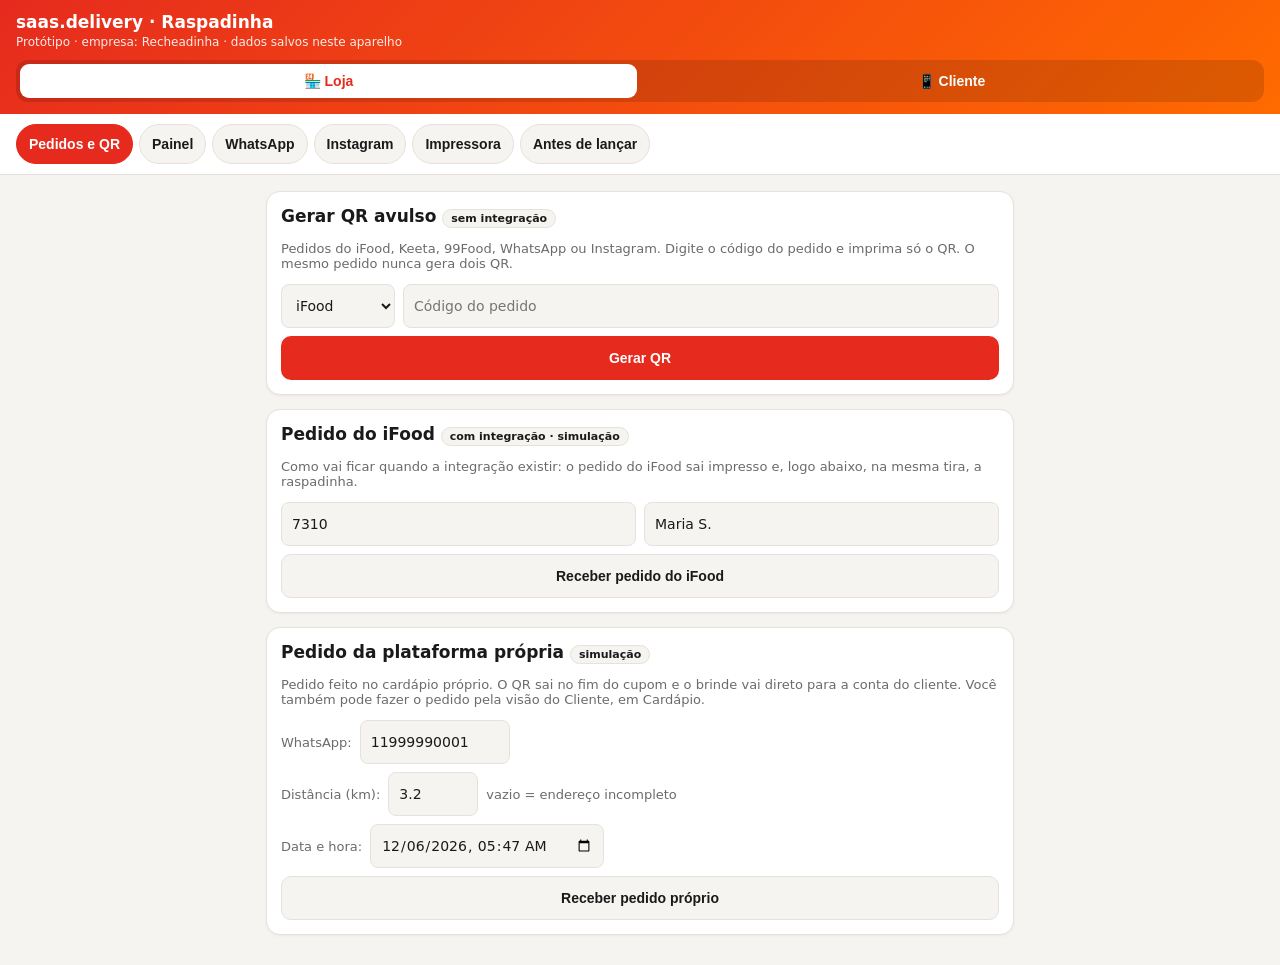
==== commit 8d7b895e: "Raspadinha: usabilidade e design (mobile, acessibilidade, recompra) - Navegação do cliente na parte " ====
--- a/raspadinha/raspadinha.html
+++ b/raspadinha/raspadinha.html
@@ -8,7 +8,8 @@
   Cada decisão tem um código [Dxx], que aparece nos comentários do código onde ela se aplica.
 -->
 <meta charset="utf-8">
-<meta name="viewport" content="width=device-width, initial-scale=1">
+<meta name="viewport" content="width=device-width, initial-scale=1, viewport-fit=cover">
+<meta name="theme-color" content="#E62B1E">
 <title>Raspadinha saas.delivery</title>
 <style>
 :root{
@@ -40,6 +41,8 @@
 .btn.alt{background:var(--bg);color:var(--text);border:1px solid var(--line)}
 .btn.sm{padding:7px 10px;font-size:13px}
 .btn.full{width:100%;display:block}
+a.btn{display:block;text-align:center;text-decoration:none}
+#igFotoCv{display:none;width:100%;max-width:220px;margin:10px auto;border-radius:12px;box-shadow:0 4px 14px #0003}
 .row{display:flex;gap:8px;flex-wrap:wrap;align-items:center}
 .mt{margin-top:8px}
 input,select,textarea{padding:9px 10px;border-radius:8px;border:1px solid var(--line);background:var(--bg);color:var(--text);font-size:14px;max-width:100%;font-family:inherit}
@@ -95,6 +98,38 @@
 .opt:not(:disabled):hover{border-color:var(--brand)}
 .opt:disabled{opacity:.55;cursor:not-allowed}
 ol,ul{padding-left:20px} li{margin:4px 0}
+/* ===== UX: alvos de toque, foco visível, movimento reduzido, navegação no polegar ===== */
+.btn{min-height:44px;transition:transform .08s,filter .15s}
+.btn:active{transform:scale(.97)}
+.btn:hover{filter:brightness(1.05)}
+.btn.sm{min-height:40px}
+input,select{min-height:44px}
+input[type=checkbox]:not(.sw){width:22px;height:22px;min-height:0;accent-color:var(--brand)}
+.qty button{width:40px;height:40px;font-size:18px}
+:focus-visible{outline:3px solid var(--brand2);outline-offset:2px}
+.card{box-shadow:0 1px 3px #0000000d}
+nav{scrollbar-width:none} nav::-webkit-scrollbar{display:none}
+nav button{min-height:40px}
+#navCliente{position:fixed;top:auto;bottom:0;left:0;right:0;z-index:20;gap:0;justify-content:space-around;padding:6px 4px calc(6px + env(safe-area-inset-bottom));border-top:1px solid var(--line);border-bottom:0;box-shadow:0 -4px 16px #0000001a}
+#navCliente button{flex:1;display:flex;flex-direction:column;align-items:center;gap:2px;border:0;background:transparent;border-radius:12px;padding:6px 2px;font-size:11px;min-height:54px;color:var(--muted)}
+#navCliente button .ic{font-size:21px;line-height:1}
+#navCliente button.on{background:#E62B1E1f;color:var(--brand)}
+body.cli main{padding-bottom:110px}
+.card h2 .fold{all:unset;box-sizing:border-box;cursor:pointer;display:flex;align-items:center;gap:6px;width:100%;min-height:32px}
+.card h2 .fold:focus-visible{outline:3px solid var(--brand2);outline-offset:2px;border-radius:6px}
+.card h2 .fold::after{content:'▾';margin-left:auto;color:var(--muted);transition:transform .2s}
+.card.fechado h2{margin:0} .card.fechado .fold-body{display:none} .card.fechado h2 .fold::after{transform:rotate(-90deg)}
+.ck{display:flex;gap:8px;align-items:flex-start;padding:6px 0;border-bottom:1px solid var(--line);font-size:14px}
+.ck:last-child{border-bottom:0}
+.steps{display:flex;list-style:none;padding:0;margin:10px 0;gap:4px;counter-reset:st}
+.steps li{flex:1;text-align:center;font-size:12px;color:var(--muted);margin:0;position:relative}
+.steps li::before{counter-increment:st;content:counter(st);display:flex;align-items:center;justify-content:center;width:30px;height:30px;margin:0 auto 4px;border-radius:50%;border:2px solid var(--line);background:var(--card);font-weight:700}
+.steps li.ok{color:var(--ok)} .steps li.ok::before{content:'✓';background:var(--ok);border-color:var(--ok);color:#fff}
+.steps li.atual{color:var(--text);font-weight:700} .steps li.atual::before{border-color:var(--brand);color:var(--brand)}
+#toast{position:fixed;left:50%;bottom:24px;transform:translate(-50%,20px);opacity:0;background:#222;color:#fff;padding:11px 18px;border-radius:22px;z-index:60;transition:opacity .25s,transform .25s;pointer-events:none;max-width:90vw;font-size:14px;box-shadow:0 6px 20px #0004}
+#toast.on{opacity:1;transform:translate(-50%,0)}
+body.cli #toast{bottom:96px}
+@media (prefers-reduced-motion:reduce){*,*::before,*::after{transition:none!important;animation:none!important;scroll-behavior:auto!important}}
 #printArea{display:none}
 @media print{
   @page{size:58mm auto;margin:0}
@@ -122,11 +157,11 @@
   <button data-t="impressora">Impressora</button>
   <button data-t="legal">Antes de lançar</button>
 </nav>
-<nav id="navCliente" style="display:none">
-  <button data-t="raspa">Raspadinha</button>
-  <button data-t="cardapio">Cardápio</button>
-  <button data-t="cwhats">Meu WhatsApp</button>
-  <button data-t="cinsta">Instagram</button>
+<nav id="navCliente" style="display:none" aria-label="Navegação do cliente">
+  <button data-t="raspa"><span class="ic" aria-hidden="true">🎟️</span>Raspadinha</button>
+  <button data-t="cardapio"><span class="ic" aria-hidden="true">🍟</span>Cardápio</button>
+  <button data-t="cinsta"><span class="ic" aria-hidden="true">📸</span>Poste e ganhe</button>
+  <button data-t="cwhats"><span class="ic" aria-hidden="true">💬</span>WhatsApp</button>
 </nav>
 <main>
 
@@ -171,6 +206,10 @@
 </section>
 
 <section id="painel">
+  <div class="card">
+    <h2>Pronto para lançar?</h2>
+    <div id="checklist"></div>
+  </div>
   <div class="card">
     <h2>Visão geral</h2>
     <div class="kpis" id="kpis"></div>
@@ -273,18 +312,19 @@
   <div class="card"><div class="wa-box" id="waLoja"></div></div>
 </section>
 
-<!-- [D20–D27] Poste e ganhe: desconto variável por regras, conferido sozinho pela API oficial do Instagram -->
+<!-- [D20–D31] Poste e ganhe: desconto variável por regras, conferido sozinho pela API oficial do Instagram -->
 <section id="linsta">
   <div class="card">
     <h2>Poste e ganhe <span class="tag">Instagram</span></h2>
-    <p class="muted">Quem comprou, posta a foto do pedido marcando a loja e segue a página ganha desconto no próximo pedido pelo cardápio. O sistema confere tudo sozinho pela API oficial do Instagram e libera o cupom na conta do cliente. Ninguém da loja precisa conferir print.</p>
+    <p class="muted">Quem comprou tira a foto do item (ex.: a batata recheada), posta no story marcando a loja e ganha desconto no próximo pedido pelo cardápio. O sistema confere sozinho pela API oficial do Instagram e libera o cupom na conta do cliente. Ninguém da loja precisa conferir print.</p>
+    <p class="muted"><b>Seguir não vale desconto nem é condição</b> [D23]: as regras da Meta não permitem trocar vantagem por seguidores. O cliente recebe só um botão que abre o perfil da loja. "Segue?" aparece aqui apenas como métrica.</p>
     <div class="tg"><span>Poste e ganhe ligado</span><input type="checkbox" class="sw" id="igAtivo" onchange="setIg('ativo',this.checked)"></div>
     <div class="row mt"><span class="muted">Perfil da loja: @</span><input id="igPerfil" style="flex:1;min-width:140px" onchange="setIg('perfil',igNorm(this.value)||S.cfg.insta.perfil)"></div>
   </div>
   <div class="card">
     <h2>Quanto vale cada ação</h2>
     <div class="tbl"><table>
-      <thead><tr><th>Ação</th><th>Desconto %</th><th>Obrigatória</th><th>Como o sistema confere</th></tr></thead>
+      <thead><tr><th>Ação</th><th>Desconto %</th><th>Regra</th><th>Como o sistema confere</th></tr></thead>
       <tbody id="igAcoesTb"></tbody>
     </table></div>
     <h3>Bônus por alcance <span class="muted">(seguidores do cliente, lidos pela API)</span></h3>
@@ -296,6 +336,9 @@
       <span class="muted">Validade (dias):</span><input type="number" min="1" id="igValidade" style="width:70px" onchange="setIg('validade',+this.value)"></div>
     <div class="row mt"><span class="muted">Pedido de até</span><input type="number" min="1" id="igJanela" style="width:60px" onchange="setIg('janelaPedidoDias',+this.value)"><span class="muted">dias atrás · 1 desconto a cada</span><input type="number" min="0" id="igIntervalo" style="width:60px" onchange="setIg('intervaloDias',+this.value)"><span class="muted">dias por cliente</span></div>
     <div class="row mt"><span class="muted">Hashtag de transparência no feed:</span><input id="igHashtag" style="width:120px" onchange="setIg('hashtag',this.value.trim()||'#publi')"></div>
+    <div class="tg mt"><span>Aceitar pedidos de marketplace (iFood, Keeta, 99Food) <span class="muted">[D30]</span></span><input type="checkbox" class="sw" id="igMarket" onchange="setIg('marketplace',this.checked)"></div>
+    <div class="tg"><span>Moldura com aviso de publicidade na foto <span class="muted">[D29]</span></span><input type="checkbox" class="sw" id="igMoldura" onchange="setIg('moldura',this.checked)"></div>
+    <div class="row mt"><span class="muted">Texto da moldura:</span><input id="igMolduraTxt" style="flex:1;min-width:180px" onchange="setIg('molduraTexto',this.value.trim()||'Ganhei desconto da @{perfil} por este post #publi')"></div>
     <div class="tg mt"><span>Acumula com o brinde da raspadinha</span><input type="checkbox" class="sw" id="igAcumula" onchange="setIg('acumula',this.checked)"></div>
     <div id="igExemplos"></div>
     <p class="muted">O desconto é variável, mas <b>nunca por sorte</b> [D01][D20]: quem faz as mesmas ações, com o mesmo alcance, ganha sempre o mesmo %. Vale sobre os produtos (não sobre o frete), só no cardápio próprio. O custo vai para o gasto de marketing e conta no teto.</p>
@@ -303,11 +346,11 @@
   <div class="card">
     <h2>Participações</h2>
     <div class="tbl"><table>
-      <thead><tr><th>@</th><th>Cliente</th><th>Pedido</th><th>Ações</th><th>Seguid.</th><th>%</th><th>Status</th></tr></thead>
+      <thead><tr><th>@</th><th>Cliente</th><th>Pedido</th><th>Ações</th><th>Segue?</th><th>Seguid.</th><th>%</th><th>Status</th></tr></thead>
       <tbody id="igPartsTb"></tbody>
     </table></div>
     <button class="btn alt full mt" onclick="igJob();render()">Rodar a conferência automática agora</button>
-    <p class="muted">No sistema real, a conferência roda sozinha (webhooks da Meta + uma rotina periódica). Este botão só adianta a rotina.</p>
+    <p class="muted">No sistema real, a conferência roda sozinha (webhooks da Meta + uma rotina periódica). Este botão só adianta a rotina. "Anular" aparece por 24 h, enquanto o link do story ainda abre: use só se o story não mostrar o item comprado [D29].</p>
   </div>
   <div class="card">
     <h2>Eventos recebidos do Instagram</h2>
@@ -380,17 +423,22 @@
       <li>Publique um regulamento curto, com link na página da raspadinha.</li>
       <li>O cliente escolhe o brinde. A escolha é validada no servidor (estoque e condições) e registrada.</li>
       <li>O WhatsApp serve só para guardar o brinde e avisar sobre ele, e a tela diz isso. Os lembretes trazem "responda SAIR".</li>
-      <li>O QR não carrega dado pessoal. O cliente envia a primeira mensagem, o que confirma o número e reduz o risco de bloqueio da API não oficial.</li>
+      <li>O QR não carrega dado pessoal. O cliente envia a primeira mensagem, o que confirma o número.</li>
+      <li><b>Use a API oficial do WhatsApp</b> (WhatsApp Business Platform / Cloud API) [D31]. API não oficial (que imita o WhatsApp Web) pode levar ao <b>banimento do número</b>. Na oficial: a resposta à mensagem do cliente vai dentro da janela de 24 h; os lembretes fora dela só com <b>modelo aprovado</b> pela Meta (categoria Marketing, pago por conversa) e com o cliente tendo aceitado receber.</li>
     </ul>
   </div>
   <div class="card">
-    <h2>📸 Poste e ganhe (Instagram)</h2>
+    <h2>📸 Poste e ganhe (Instagram): como não ser banido</h2>
     <ul>
-      <li><b>Sem sorte:</b> o desconto varia por regras públicas (ações feitas e alcance), nunca por sorteio. Assim continua fora da Lei 5.768/1971 [D01][D20].</li>
-      <li><b>Regras do Instagram:</b> as diretrizes proíbem oferecer <b>dinheiro</b> em troca de curtidas, seguidores ou comentários. Desconto em produto é zona cinzenta, e há relatos de que a Meta passou a desencorajar “seguir” como condição obrigatória. Por isso “seguir” pode ser desligado como obrigatório no painel. Nunca peça para marcar quem não está na foto.</li>
-      <li><b>Publicidade (CONAR):</b> post feito em troca de desconto é conteúdo incentivado. O guia de influenciadores do CONAR (edição 2026) pede que o incentivo fique claro. O sistema pede #publi e confere a hashtag no feed (no story a API não lê o texto).</li>
-      <li><b>LGPD:</b> o @ é pedido com autorização, para uma finalidade só. Mídia do story não é guardada (regra da Meta) [D24].</li>
-      <li><b>API oficial:</b> exige conta profissional do Instagram e app aprovado pela Meta (permissões de mensagens). Nada de senha do cliente nem robô.</li>
+      <li><b>O desconto paga a foto do item no story</b>, que é conteúdo real sobre uma compra real. É o mesmo modelo de apps como Gatsby, Storify e KittyChat.</li>
+      <li><b>Seguir não vale nada e não é condição</b> [D23]. As diretrizes do Instagram proíbem trocar vantagem por seguidores ou curtidas, e as regras de promoção da Meta (2025) não aceitam “seguir” como requisito. Só existe um botão que abre o perfil.</li>
+      <li><b>Marcação verdadeira:</b> a foto tem que ser do pedido. Nunca pedir para marcar amigos, nem quem não está na foto.</li>
+      <li><b>Direct automático só na janela de 24 h</b> desde a última mensagem ou marcação do cliente [D28]. Fora dela, o aviso vai pelo WhatsApp. Não usar “message tags” para promoção (é proibido).</li>
+      <li><b>Só API oficial:</b> conta profissional do Instagram + app revisado pela Meta. Nada de robô que segue, curte ou lê perfis, nem senha do cliente. A mídia do story não é guardada [D24].</li>
+      <li><b>Publicidade (CONAR 2026):</b> a moldura da foto já traz “#publi” e o aviso do desconto [D29]. No feed, a hashtag é conferida automaticamente.</li>
+      <li><b>Sem sorte:</b> o % varia por regras públicas, então continua fora da Lei 5.768/1971 [D01][D20].</li>
+      <li><b>Marketplaces:</b> por padrão, só pedidos do cardápio próprio participam [D30], para não esbarrar no contrato do iFood e similares.</li>
+      <li><b>LGPD:</b> o @ é pedido com autorização, para uma finalidade só [D26].</li>
     </ul>
   </div>
   <div class="card">
@@ -438,7 +486,9 @@
   <div class="card">
     <h2>📸 Poste e ganhe</h2>
     <div id="igRegrasCli"></div>
-    <div class="row mt">
+    <ol class="steps" id="igPassos" aria-label="Seu progresso"><li>Cadastro</li><li>Story</li><li>Desconto</li></ol>
+    <h3>1. Cadastre seu @ e o pedido</h3>
+    <div class="row">
       <input id="igTel" placeholder="Seu WhatsApp (DDD+número)" inputmode="numeric" style="flex:1;min-width:150px" oninput="renderIgCli()">
       <input id="igUser" placeholder="@seu.instagram" autocapitalize="none" spellcheck="false" style="flex:1;min-width:150px">
     </div>
@@ -446,6 +496,19 @@
     <label class="muted mt" style="display:flex;gap:8px;align-items:flex-start"><input type="checkbox" id="igOk"><span>Autorizo a Recheadinha a usar meu @ do Instagram só para conferir as ações desta campanha e guardar meu desconto.</span></label>
     <button class="btn full mt" onclick="igParticipar()">Quero meu desconto</button>
     <div id="igCliMsg"></div>
+    <h3>2. Tire a foto do seu pedido e poste no story</h3>
+    <label class="btn alt full" style="text-align:center">📷 Tirar foto do pedido<input type="file" accept="image/*" capture="environment" style="display:none" onchange="igFoto(this)"></label>
+    <canvas id="igFotoCv"></canvas>
+    <div id="igFotoAcoes" class="pbar" style="display:none;grid-template-columns:repeat(3,1fr)">
+      <button class="btn sm" onclick="igCompartilhar()">Postar no story</button>
+      <button class="btn alt sm" onclick="igBaixarFoto()">Salvar foto</button>
+      <button class="btn alt sm" onclick="igCopiar()">Copiar @</button>
+    </div>
+    <p class="muted">No Instagram, use a figurinha <b>Menção</b> e marque <b id="igArroba"></b>. Escrever o @ só como texto não avisa a loja.</p>
+    <div id="igFotoMsg"></div>
+    <h3>3. Siga a loja <span class="muted">(opcional)</span></h3>
+    <a id="igSeguirBtn" class="btn alt" target="_blank" rel="noopener">📲 Abrir no Instagram para seguir</a>
+    <p class="muted">Abre o perfil da loja no app do Instagram; lá você toca em Seguir. Seguir não muda o valor do desconto. Só um detalhe: se a sua conta for privada, o Instagram só avisa a loja da sua marcação quando você segue a loja.</p>
     <div id="igMinhas"></div>
   </div>
   <div class="card">
@@ -458,7 +521,7 @@
       <button class="btn alt sm" onclick="simSeguir(true)">Seguir a loja</button>
       <button class="btn alt sm" onclick="simSeguir(false)">Deixar de seguir</button>
       <button class="btn alt sm" onclick="simStory()">Story marcando</button>
-      <button class="btn alt sm" onclick="simDM()">Direct: "Já segui"</button>
+      <button class="btn alt sm" onclick="simDM()">Mandar Direct</button>
     </div>
     <div class="row mt"><input id="sLegenda" style="flex:1;min-width:160px"><button class="btn alt sm" onclick="simFeed()">Post no feed</button></div>
     <div id="simMsg"></div>
@@ -526,21 +589,27 @@
    [D19] Comunicação sem termos de sorte: não usar "sorteio", "sorte", "sortudo" ou "concorra".
 
    Poste e ganhe (Instagram), definido em 22/10/2026:
-   [D20] Desconto VARIÁVEL POR REGRAS, nunca por sorte [D01]: % = soma das ações conferidas
-         (seguir, story, feed) + bônus por faixa de seguidores, limitado ao máximo % e ao máximo em R$.
+   [D20] Desconto VARIÁVEL POR REGRAS, nunca por sorte [D01]: % = story (base) + feed (bônus)
+         + bônus por faixa de seguidores, limitado ao máximo % e ao máximo em R$.
          Mesmas ações e mesmo alcance = mesmo desconto, sempre.
    [D21] Exige compra: a participação aponta para um pedido (código do QR ou nº do pedido próprio)
          dos últimos N dias. 1 participação por pedido e intervalo mínimo entre descontos por cliente.
    [D22] Conferência 100% automática pela API oficial: webhook story_mention (story marcando a loja),
-         webhook mentions (feed) e User Profile API (is_user_follow_business, follower_count).
-         Sem print, sem conferência manual, sem senha do cliente, sem robô.
-   [D23] "Seguir" é conferido de novo no checkout e pela rotina. Quem deixou de seguir tem o desconto
-         pausado (se seguir for obrigatório) ou recalculado, até voltar a seguir.
+         webhook mentions (feed) e User Profile API (follower_count). Sem print, sem senha, sem robô.
+   [D23] SEGUIR NÃO VALE DESCONTO E NÃO É CONDIÇÃO (diretrizes do Instagram e regras de promoção da
+         Meta). Só um botão-convite que abre o perfil. is_user_follow_business é guardado só como métrica.
    [D24] A mídia do story NÃO é baixada nem guardada (regra da Meta): só ID, link CDN e horário.
-   [D25] Transparência (CONAR/FTC): instruções e Direct pedem #publi; no feed a hashtag é conferida.
+   [D25] Transparência (CONAR/FTC): #publi pedido; no feed a hashtag é conferida automaticamente.
    [D26] @ do Instagram pedido com autorização (LGPD), só para esta campanha. 1 @ por WhatsApp e vice-versa.
    [D27] O desconto vale só no cardápio próprio, sobre os produtos (não o frete), entra como cupom na
          conta do WhatsApp. Custo no marketing; o teto só alerta [D11].
+   [D28] Direct automático SÓ dentro da janela de 24 h desde a última mensagem/marcação do cliente.
+         Fora dela, o aviso vai pelo WhatsApp. Proibido usar message tags para promoção.
+   [D29] Foto tirada na própria página, com moldura que traz o aviso de publicidade (#publi).
+         A loja pode anular em até 24 h um story que não mostre o item comprado.
+   [D30] Por padrão, só pedidos do cardápio próprio participam (contratos dos marketplaces).
+   [D31] Sistema real: WhatsApp pela API OFICIAL (Business Platform). Lembretes fora da janela de 24 h
+         só com modelo aprovado e opt-in. API não oficial = risco de banimento do número.
    ===================================================================================== */
 // ================= base =================
 const W=384, DIA=864e5, CHAVE='saasdelivery_raspadinha_v2';   // v2 = mecânica de escolha [D01]; dados da v1 (sorteio) são ignorados
@@ -574,9 +643,10 @@
       lembrete:{ativo:true, diasAntes:2, max:1,
         texto:'Ei! 🍟 Tem um(a) *{brinde}* com o seu nome aqui na Recheadinha. Quando bater aquela vontade, é só pedir que ele vai junto! 😋\n\n_Vale para {condicao}, até {validade}. Para não receber lembretes, responda SAIR._'},
       insta:{ ativo:true, perfil:'recheadinha',                       // [D20] variável por regras, sem sorte
-        acoes:{seguir:{pct:5,obrig:true}, story:{pct:7,obrig:true}, feed:{pct:5,obrig:false}},
+        acoes:{story:{pct:12}, feed:{pct:5}},                         // [D23] seguir não vale desconto
         faixas:[{min:1000,pct:2},{min:5000,pct:3}], maxPct:20, maxReais:15, minimo:30, validade:15,
-        janelaPedidoDias:7, intervaloDias:7, hashtag:'#publi', acumula:true },
+        janelaPedidoDias:7, intervaloDias:7, hashtag:'#publi', acumula:true, marketplace:false,   // [D30]
+        moldura:true, molduraTexto:'Ganhei desconto da @{perfil} por este post #publi' },        // [D29]
       imp:{ nome:'BlueTooth Printer', metodo:'rawbt', corte:true, loja:'RECHEADINHA', site:'recheadinha.delivery', base:'https://recheadinha.delivery/r/' } },
     regras:{versao:1, limiteDia:2},   // [D17] limite diário; [D18] sem regras de repetição; versao = versão da configuração
     premios:[
@@ -586,12 +656,15 @@
       // [D01] brindes NÃO têm peso/probabilidade: o cliente escolhe. [D10] minimo OU produtoReq.
       {id:4,nome:'Frete grátis',tipo:'frete',estoque:null,custo:8,ativo:true,minimo:40,produtoReq:''}],
     participacoes:{}, historico:{}, carteira:{}, qrPorPedido:{}, pedidosProprios:{}, msgs:[], logs:[],
-    insta:{contas:{}, parts:{}, pendentes:[], eventos:[], mundo:{}, midias:{}},   // [D20–D27]
+    insta:{contas:{}, parts:{}, pendentes:[], eventos:[], mundo:{}, midias:{}, janela:{}},   // [D20–D27]
     seqPedido:1040, nextId:5, alertasTeto:{}, offsetDias:0, ticket:null,
     ui:{view:'loja', tab:'pedidos'} };
 }
 function carregar(){ try{ const j=localStorage.getItem(CHAVE); if(j){ const o=JSON.parse(j); if(o&&o.v===2) return migrar(o); } }catch(e){} return null; }
-function migrar(o){ const b=estadoInicial(); o.cfg.insta||=b.cfg.insta; o.insta||=b.insta; o.pedidosProprios||={}; return o; }   // dados salvos antes do Poste e ganhe
+function migrar(o){ const b=estadoInicial(); o.cfg.insta||=b.cfg.insta; o.insta||=b.insta; o.pedidosProprios||={};
+  if(o.cfg.insta.acoes.seguir) o.cfg.insta.acoes=b.cfg.insta.acoes;            // [D23] versão antiga pagava por seguir
+  for(const k in b.cfg.insta) if(!(k in o.cfg.insta)) o.cfg.insta[k]=b.cfg.insta[k];
+  o.insta.janela||={}; return o; }   // dados salvos antes do Poste e ganhe
 function salvar(){ try{ localStorage.setItem(CHAVE,JSON.stringify(S)); }catch(e){} }
 let S=carregar()||estadoInicial();
 let clienteTel=null, carrinho={}, brindeSel=null, bleDev=null;
@@ -831,8 +904,8 @@
   if(proprio) c.text('O brinde fica guardado na sua conta e vai junto no próximo pedido.',{s:19,a:'center'});
   else { c.text('Use o brinde nos pedidos pelo nosso cardápio:',{s:19,a:'center'}); c.text(imp.site,{s:22,b:true,a:'center'}); }
   const ig=S.cfg.insta;
-  if(ig.ativo){ c.dash(); c.text('POSTE E GANHE ATÉ '+igMaxPct()+'% OFF',{s:22,b:true,a:'center'});    // [D20][D19] sem termos de sorte
-    c.text('Siga e marque @'+ig.perfil+' no story com a foto do pedido. Cadastre seu @ em '+imp.site+'/instagram',{s:18,a:'center'}); }
+  if(ig.ativo&&(proprio||ig.marketplace)){ c.dash(); c.text('POSTE E GANHE ATÉ '+igMaxPct()+'% OFF',{s:22,b:true,a:'center'});    // [D20][D19] sem termos de sorte
+    c.text('Tire foto do seu pedido, poste no story e marque @'+ig.perfil+'. Cadastre seu @ em '+imp.site+'/instagram',{s:18,a:'center'}); }
   c.text('Regras na página da raspadinha.',{s:17,a:'center'});
 }
 function cupomPedido(c,t){
@@ -945,7 +1018,8 @@
   if(r.repetido){ show('raspaMsg','info',p.status==='escolhendo'?'Você já raspou: agora é só escolher seu brinde.':'Este código já foi usado. O brinde escolhido continua o mesmo.');
     $('raspaArea').innerHTML='<div class="prize" style="position:relative;border-radius:14px;min-height:120px">'+premioCard(p)+'</div><div id="posRaspa">'+resultadoHtml(p)+'</div>'; return; }
   $('raspaArea').innerHTML='<p style="text-align:center;margin:4px 0"><b>'+esc(S.cfg.nome)+'</b><br><span class="muted">Raspe com o dedo para revelar seu presente</span></p>'+
-    '<div class="scratch-wrap"><div class="prize">'+premioCard(p)+'</div><canvas id="scv"></canvas></div><div id="posRaspa"></div>';
+    '<div class="scratch-wrap"><div class="prize">'+premioCard(p)+'</div><canvas id="scv" aria-hidden="true"></canvas></div>'+
+    '<button class="btn alt full" id="revelarBtn" type="button">Revelar sem raspar</button><div id="posRaspa"></div>';
   iniciarRaspagem(()=>{ $('posRaspa').innerHTML=resultadoHtml(p); });
 }
 // [D02] Embaixo da raspagem há sempre a mesma mensagem: ganhou e vai escolher. Sem "não foi dessa vez" [D01].
@@ -954,7 +1028,7 @@
 function escolher(token,id){
   const r=escolherBrinde(token,id);
   if(r.erro){ show('escMsg','err',r.erro); return; }
-  atualizarRaspa(r.p);
+  atualizarRaspa(r.p); comemorar(); toast('Brinde escolhido: '+r.p.premio.nome);
 }
 function resultadoHtml(p){
   if(p.status==='escolhendo'){                                        // [D01] escolha livre entre os disponíveis
@@ -995,8 +1069,12 @@
   let down=false,done=false,moves=0;
   const pos=e=>{const b=cv.getBoundingClientRect();return[e.clientX-b.left,e.clientY-b.top]};
   const limpo=()=>{ const d=ctx.getImageData(0,0,cv.width,cv.height).data; let t=0,c=0; for(let i=3;i<d.length;i+=64){t++; if(d[i]===0)c++;} return c/t; };
+  // UX: quem não consegue arrastar (ou usa leitor de tela/teclado) revela pelo botão. A raspagem continua sem decidir nada [D02].
+  const revelar=()=>{ if(done) return; done=true; cv.style.transition='opacity .4s'; cv.style.opacity=0; setTimeout(()=>cv.remove(),400);
+    const rb=$('revelarBtn'); if(rb) rb.remove(); onDone(); comemorar(); };
+  const rb=$('revelarBtn'); if(rb) rb.onclick=revelar;
   const risca=e=>{ if(!down||done) return; const[x,y]=pos(e); ctx.beginPath(); ctx.arc(x,y,20,0,Math.PI*2); ctx.fill();
-    if(++moves%8===0&&limpo()>0.5){ done=true; cv.style.transition='opacity .4s'; cv.style.opacity=0; setTimeout(()=>cv.remove(),400); onDone(); } };
+    if(++moves%8===0&&limpo()>0.5) revelar(); };
   cv.addEventListener('pointerdown',e=>{down=true;cv.setPointerCapture(e.pointerId);risca(e)});
   cv.addEventListener('pointermove',risca);
   cv.addEventListener('pointerup',()=>down=false);
@@ -1030,6 +1108,11 @@
 function descDisp(){ return clienteTel?(S.carteira[clienteTel]||[]).filter(b=>b.tipo==='desconto'&&b.status==='disponivel'&&agora()<=b.validade).sort((a,b)=>b.pct-a.pct):[]; }
 // [D27] desconto sobre os produtos, limitado ao máximo em R$; não acumula com brinde se a loja desligar
 function descAplicado(d,sub,ap){ if(!d||sub<d.minimo||(ap&&!S.cfg.insta.acumula)) return 0; return Math.round(Math.min(sub*d.pct/100,d.maxReais)*100)/100; }
+function repetirPedido(){
+  const ult=Object.values(S.pedidosProprios).filter(x=>x.tel===clienteTel&&x.itens).sort((a,b)=>b.quando-a.quando)[0]; if(!ult) return;
+  carrinho={}; ult.itens.forEach(x=>{ const i=cardapio.findIndex(c=>c.nome===x.nome); if(i>=0) carrinho[i]=x.qtd; });
+  renderCardapio(); toast('Itens do último pedido no carrinho');
+}
 function renderCardapio(){
   const c=ctxPedido(), disp=brindesDisp();
   if(brindeSel&&!disp.find(b=>b.id===brindeSel)) brindeSel=null;
@@ -1046,6 +1129,9 @@
   if(d) g+='<div class="gift"><b>📸 Desconto do Instagram: '+d.pct+'%</b> <span class="muted">(até '+brl(d.maxReais)+' · até '+dataBR(d.validade)+')</span><br>'+
     (dv>0?'<span style="color:var(--ok);font-weight:700">✅ Aplicado neste pedido: −'+brl(dv)+'</span>':
       '<span style="color:var(--warn)">'+(c.sub<=0?'Adicione produtos ao pedido.':c.sub<d.minimo?'faltam '+brl(d.minimo-c.sub)+' para usar':'não acumula com o brinde da raspadinha')+'</span>')+'</div>';
+  // UX: atalho de recompra (o que mais traz pedido de volta), só com o carrinho vazio
+  const ult=clienteTel&&!c.itens.length&&Object.values(S.pedidosProprios).filter(x=>x.tel===clienteTel&&x.itens&&x.itens.length).sort((a,b)=>b.quando-a.quando)[0];
+  if(ult) g='<button class="btn alt full" onclick="repetirPedido()">🔁 Pedir de novo: '+esc(ult.itens.map(x=>x.qtd+'x '+x.nome).join(', '))+'</button>'+g;
   $('giftBox').innerHTML=g;
   $('menuBox').innerHTML=cardapio.map((x,i)=>'<div class="item"><span>'+esc(x.nome)+'<br><span class="muted">'+brl(x.preco)+'</span></span><span class="qty"><button onclick="mudaQtd('+i+',-1)">−</button><b>'+(carrinho[i]||0)+'</b><button onclick="mudaQtd('+i+',1)">+</button></span></div>').join('');
   const b=disp.find(x=>x.id===brindeSel), ap=b&&condOk(b,c).ok?b:null;
@@ -1063,10 +1149,6 @@
   if(c.dist==null) return show('cardMsg','err','Informe a distância do endereço.');
   const disp=brindesDisp(), b=disp.find(x=>x.id===brindeSel), ap=b&&condOk(b,c).ok?b:null;   // condição checada de novo no "servidor"
   const numero='#'+(++S.seqPedido), frete=freteTaxa(c.dist);
-  // [D23] o "seguir" é conferido de novo na API antes de aplicar o desconto
-  let avisoIg='';
-  const d0=descDisp()[0]; if(d0&&S.insta.parts[d0.igPart]) igAvaliar(S.insta.parts[d0.igPart]);
-  if(d0&&d0.status!=='disponivel') avisoIg=' Seu desconto do Instagram ficou pausado: volte a seguir @'+esc(S.cfg.insta.perfil)+' e responda "Já segui" no Direct.';
   const d=descDisp()[0], dv=descAplicado(d,c.sub,ap);
   if(dv>0){ d.status='usado'; d.pedido=numero; d.custoReal=dv; d.usadoEm=agora();
     const pt=S.insta.parts[d.igPart]; if(pt) pt.status='desconto usado';
@@ -1078,51 +1160,59 @@
     msgLoja('🧾 Pedido '+numero+' com brinde da raspadinha: '+ap.nome+'. Conferir na entrega!'); }
   if(dv>0||ap) checarTeto();
   const r=criarParticipacao('Próprio',numero,clienteTel,c.dist,agora(),numero);
-  S.pedidosProprios[numero]={tel:clienteTel,quando:agora()};          // [D21]
+  S.pedidosProprios[numero]={tel:clienteTel,quando:agora(),itens:c.itens.map(x=>({nome:x.nome,qtd:x.qtd}))};   // [D21] + "pedir de novo"
   const t={tipo:'proprio',numero,canal:'Próprio',cliente:clienteTel,itens:c.itens,frete,dist:c.dist,brinde:ap?{nome:ap.nome,tipo:ap.tipo}:null,
     desconto:dv>0?{pct:d.pct,valor:dv}:null,total:c.sub-dv+(ap&&ap.tipo==='frete'?0:frete),pagamento:'Pix (pago)',quando:agora(),token:r.token||null,semQr:r.motivo||null};
   carrinho={}; brindeSel=null;
   mostrarTicket(t,'Pedido próprio '+numero);
-  show('cardMsg','ok','Pedido '+numero+' confirmado!'+(ap?' Brinde incluído. 🎁':'')+(dv>0?' Desconto do Instagram aplicado. 📸':'')+avisoIg+' <button class="btn alt sm" onclick="irView(\'loja\',\'pedidos\')">Ver o cupom na loja</button>'+
+  show('cardMsg','ok','Pedido '+numero+' confirmado!'+(ap?' Brinde incluído. 🎁':'')+(dv>0?' Desconto do Instagram aplicado. 📸':'')+' <button class="btn alt sm" onclick="irView(\'loja\',\'pedidos\')">Ver o cupom na loja</button>'+
     (S.cfg.insta.ativo?' <button class="btn alt sm" onclick="irInsta(\''+numero+'\')">📸 Postar e ganhar até '+igMaxPct()+'%</button>':''));
   render();
 }
 
-// ================= Instagram: Poste e ganhe [D20–D27] =================
-const ACOES_IG={seguir:'Seguir @{perfil}', story:'Story com a foto do pedido marcando @{perfil}', feed:'Post no feed marcando @{perfil} com {hashtag}'};
-const CURTO_IG={seguir:'seguir', story:'story', feed:'feed'};
-const COMO_IG={seguir:'API de perfil (is_user_follow_business). Conferido de novo no checkout [D23]',
-  story:'Webhook story_mention: chega sozinho quando o cliente marca a loja',
+// ================= Instagram: Poste e ganhe [D20–D31] =================
+// [D23] Só o conteúdo vale desconto. Seguir NÃO entra na conta: é só um botão-convite.
+const ACOES_IG={story:'Story com a foto do item comprado, marcando @{perfil}', feed:'Post no feed com a foto do item, marcando @{perfil} e com {hashtag}'};
+const CURTO_IG={story:'story', feed:'feed'};
+const REGRA_IG={story:'base: libera o desconto', feed:'bônus opcional'};
+const COMO_IG={story:'Webhook story_mention: chega sozinho quando o cliente marca a loja com a figurinha Menção',
   feed:'Webhook mentions + leitura da legenda (confere a hashtag) [D25]'};
 const igTxt=t=>t.replace(/\{perfil\}/g,S.cfg.insta.perfil).replace(/\{hashtag\}/g,S.cfg.insta.hashtag);
+const igPerfilUrl=()=>'https://www.instagram.com/'+S.cfg.insta.perfil+'/';   // link universal: abre o app do Instagram no celular
 function igNorm(u){ const s=String(u||'').trim().toLowerCase().replace(/^@+/,''); return /^[a-z0-9._]{1,30}$/.test(s)&&!/^\.|\.$|\.\./.test(s)?s:null; }
-// [D20] cálculo determinístico: ações conferidas + bônus por faixa de seguidores, com teto
+// [D20] cálculo determinístico: story (base) + feed (bônus) + faixa de seguidores, com teto
 function igCalcular(acoes,seguidores){
-  const c=S.cfg.insta, partes=[], faltam=[]; let pct=0;
-  Object.keys(ACOES_IG).forEach(k=>{ const a=c.acoes[k];
-    if(acoes[k]&&a.pct>0){ pct+=a.pct; partes.push(CURTO_IG[k]+' +'+a.pct+'%'); } else if(!acoes[k]&&a.obrig) faltam.push(k); });
+  const c=S.cfg.insta, partes=[]; let pct=0;
+  Object.keys(ACOES_IG).forEach(k=>{ const a=c.acoes[k]; if(acoes[k]&&a.pct>0){ pct+=a.pct; partes.push(CURTO_IG[k]+' +'+a.pct+'%'); } });
   const f=c.faixas.filter(x=>x.min>0&&x.pct>0&&seguidores>=x.min).sort((a,b)=>b.pct-a.pct)[0];
   if(f&&pct>0){ pct+=f.pct; partes.push(f.min.toLocaleString('pt-BR')+'+ seguidores +'+f.pct+'%'); }
   const bruto=pct; pct=Math.min(pct,c.maxPct);
-  return {pct,bruto,partes,faltam,completo:!faltam.length&&pct>0};
-}
-function igMaxPct(){ const c=S.cfg.insta; return igCalcular({seguir:true,story:true,feed:true},Infinity).pct||c.maxPct; }
-function igDM(user,de,texto){ S.msgs.push({para:'ig',user,de,texto,quando:agora()}); }
+  return {pct,bruto,partes,faltam:acoes.story?[]:['story'],completo:!!acoes.story&&pct>0};
+}
+function igMaxPct(){ return igCalcular({story:true,feed:true},Infinity).pct||S.cfg.insta.maxPct; }
 function igEvento(t){ S.insta.eventos.unshift(dataHora(agora())+' · '+t); if(S.insta.eventos.length>200) S.insta.eventos.length=200; }
+// [D28] A loja só manda Direct dentro de 24 h da última mensagem/marcação do cliente (regra da Meta)
+function igDM(user,de,texto){
+  const I=S.insta;
+  if(de==='cliente') I.janela[user]=agora();
+  else if(!(agora()-(I.janela[user]??-Infinity)<=DIA)){ igEvento('Direct para @'+user+' não enviado: fora da janela de 24 h da Meta'); return false; }
+  S.msgs.push({para:'ig',user,de,texto,quando:agora()}); return true;
+}
 
 // ---- SIMULAÇÃO DA META (no real: graph.instagram.com) ----
-// GET /{IGSID}?fields=username,follower_count,is_user_follow_business — só funciona depois que o cliente
-// interagiu com a loja (story marcando, Direct). Por isso o @ sozinho não basta: o vínculo vem do webhook.
+// GET /{IGSID}?fields=username,follower_count,is_user_follow_business — só depois que o cliente
+// interagiu com a loja (marcou em story, mandou Direct). O vínculo do @ vem do webhook.
 function metaPerfil(igsid){ const e=Object.entries(S.insta.mundo).find(([u,c])=>c.igsid===igsid); return e?{username:e[0],follower_count:e[1].seguidores,is_user_follow_business:e[1].segue}:null; }
 // GET /{media-id}?fields=username,caption,permalink — post do feed em que a loja foi mencionada
 function metaMidia(id){ return S.insta.midias[id]||null; }
 
-// SERVIDOR — acha o pedido que dá direito à participação [D21]
+// SERVIDOR — acha o pedido que dá direito à participação [D21][D30]
 function igPedido(ref,tel){
   const r=String(ref||'').trim().toUpperCase().replace(/\s/g,''); if(!r) return {erro:'Informe o código do QR ou o número do pedido.'};
   const jan=S.cfg.insta.janelaPedidoDias, velho=q=>agora()-q>jan*DIA;
   const p=S.participacoes[r];
-  if(p){ if(velho(p.criado)) return {erro:'Este pedido tem mais de '+jan+' dias. Vale para pedidos recentes.'};
+  if(p){ if(p.canal!=='Próprio'&&!S.cfg.insta.marketplace) return {erro:'O Poste e ganhe vale para pedidos feitos no nosso cardápio ('+S.cfg.imp.site+').'};
+    if(velho(p.criado)) return {erro:'Este pedido tem mais de '+jan+' dias. Vale para pedidos recentes.'};
     if(p.cliente&&p.cliente!==tel) return {erro:'Este pedido está ligado a outro WhatsApp.'};
     return {chave:p.canal+'|'+p.pedido,txt:p.pedido}; }
   const n='#'+r.replace(/^#/,''), pp=S.pedidosProprios[n];
@@ -1131,7 +1221,7 @@
     return {chave:'Próprio|'+n,txt:n}; }
   return {erro:'Não achei esse pedido. Use o código impresso abaixo do QR ou o número do pedido do cardápio.'};
 }
-const IG_ABERTA=['aguardando ações','desconto liberado','suspenso'];
+const IG_ABERTA=['aguardando story','desconto liberado'];
 function igAberta(user){ return Object.values(S.insta.parts).filter(p=>p.user===user&&IG_ABERTA.includes(p.status)).sort((a,b)=>b.criado-a.criado)[0]; }
 // SERVIDOR — POST /instagram/participar {tel, usuario, pedido} [D21][D26]
 function igInscrever(tel,user,ref){
@@ -1143,12 +1233,12 @@
   if(Object.values(I.parts).some(p=>p.pedido===ped.chave)) return {erro:'Este pedido já foi usado no Poste e ganhe.'};
   if(Object.entries(I.contas).some(([t,u])=>u.user===user&&t!==tel)) return {erro:'Este @ já está ligado a outro WhatsApp. Fale com a loja.'};
   if(I.contas[tel]&&I.contas[tel].user!==user) return {erro:'Seu WhatsApp já está ligado ao @'+I.contas[tel].user+'. Para trocar, fale com a loja.'};
-  const aberta=igAberta(user); if(aberta&&aberta.status==='aguardando ações') return {erro:'Você já tem uma participação aberta (pedido '+aberta.pedidoTxt+'). É só fazer as ações no Instagram: o sistema confere sozinho.'};
+  const aberta=igAberta(user); if(aberta&&aberta.status==='aguardando story') return {erro:'Você já tem uma participação aberta (pedido '+aberta.pedidoTxt+'). É só postar o story: o sistema confere sozinho.'};
   const ult=Object.values(I.parts).filter(p=>p.tel===tel&&p.liberadoEm).map(p=>p.liberadoEm).sort((a,b)=>b-a)[0];
   if(ult&&agora()-ult<c.intervaloDias*DIA) return {erro:'Você ganhou um desconto do Instagram há pouco. Dá para participar de novo a partir de '+dataBR(ult+c.intervaloDias*DIA)+'.'};
   I.contas[tel]||={user,igsid:null,desde:agora()};
-  const pt={id:tokenSeguro(6),tel,user,pedido:ped.chave,pedidoTxt:ped.txt,acoes:{seguir:false,story:false,feed:false},
-    seguidores:0,igsid:I.contas[tel].igsid,status:'aguardando ações',pct:0,cupomId:null,criado:agora(),provas:[],faltamAvisado:''};
+  const pt={id:tokenSeguro(6),tel,user,pedido:ped.chave,pedidoTxt:ped.txt,acoes:{story:false,feed:false},segue:null,
+    seguidores:0,igsid:I.contas[tel].igsid,status:'aguardando story',pct:0,cupomId:null,criado:agora(),provas:[],avisado:false};
   I.parts[pt.id]=pt;
   audit('Instagram: @'+user+' ('+fim4(tel)+') entrou no Poste e ganhe com o pedido '+ped.txt);
   // o cliente pode ter postado antes de se cadastrar: eventos das últimas 24 h valem [D22]
@@ -1157,16 +1247,16 @@
   const r=igAvaliar(pt);
   return {ok:true,pt,r};
 }
-// SERVIDOR — POST /webhooks/instagram. A Meta chama sozinha; ninguém da loja precisa fazer nada [D22]
+// SERVIDOR — POST /webhooks/instagram (assinatura X-Hub-Signature-256 conferida). A Meta chama sozinha [D22]
 function igWebhook(e){
   e.quando=agora(); const I=S.insta;
   let user=e.user;
-  if(e.igsid){ const pf=metaPerfil(e.igsid); if(!pf) return; user=pf.username; }
+  if(e.igsid){ const pf=metaPerfil(e.igsid); if(!pf) return; user=pf.username; I.janela[user]=agora(); }   // marcação/mensagem abre a janela de 24 h [D28]
   igEvento({story_mention:'story_mention',mention:'mentions (feed)',message:'mensagem no Direct'}[e.tipo]+' de @'+user);
   const pt=igAberta(user);
   if(!pt){
     if(e.tipo!=='message') I.pendentes.push(e);
-    if(e.igsid) igDM(user,'loja','Oi! 💛 Vimos que você marcou a @'+S.cfg.insta.perfil+'. Para ganhar seu desconto, cadastre seu @ e o código do pedido em '+S.cfg.imp.site+'/instagram (vale por 24 h).');
+    if(e.igsid) igDM(user,'loja','Oi! 💛 Obrigado por marcar a @'+S.cfg.insta.perfil+'. Para ganhar seu desconto, cadastre seu @ e o código do pedido em '+S.cfg.imp.site+'/instagram (vale por 24 h).');
     salvar(); return;
   }
   igAplicarEvento(pt,e); igAvaliar(pt);
@@ -1177,59 +1267,93 @@
   if(e.tipo==='story_mention'){ pt.acoes.story=true; pt.provas.push({tipo:'story',url:e.midia,quando:e.quando}); }   // [D24] só o link, sem baixar
   if(e.tipo==='mention'){ const m=metaMidia(e.mediaId); if(!m) return;
     if(m.caption.toLowerCase().includes(c.hashtag.toLowerCase())){ pt.acoes.feed=true; pt.provas.push({tipo:'feed',url:m.permalink,quando:e.quando}); }
-    else if(pt.igsid) igDM(pt.user,'loja','Amamos o post! 😍 Para ele contar no desconto, coloque '+c.hashtag+' na legenda (é a regra de transparência para posts com desconto). O sistema confere de novo sozinho.'); }
-}
-// SERVIDOR — recalcula e libera, aumenta, pausa ou reativa o cupom. Chamado por webhook, rotina e checkout.
+    else if(!igDM(pt.user,'loja','Amamos o post! 😍 Para ele contar no desconto, coloque '+c.hashtag+' na legenda (é a regra de transparência para posts com desconto). O sistema confere de novo sozinho.'))
+      msgCliente(pt.tel,'Amamos seu post! 😍 Para ele contar no desconto, coloque *'+c.hashtag+'* na legenda.'); }
+}
+// SERVIDOR — recalcula e libera ou aumenta o cupom. Chamado por webhook e pela rotina.
 function igAvaliar(pt){
   const c=S.cfg.insta;
-  if(pt.igsid){ const pf=metaPerfil(pt.igsid); if(pf){ pt.acoes.seguir=pf.is_user_follow_business; pt.seguidores=pf.follower_count; } }   // [D23]
-  const r=igCalcular(pt.acoes,pt.seguidores), lista=S.carteira[pt.tel]||[];
-  let b=pt.cupomId&&lista.find(x=>x.id===pt.cupomId);
-  if(b&&b.status!=='disponivel'&&b.status!=='suspenso') return r;      // usado ou expirado: não muda mais
-  const fim=' Vale para pedidos a partir de '+brl(c.minimo)+' no nosso cardápio, até '+brl(c.maxReais)+' de desconto.';
-  if(r.completo){
-    if(!b){
-      b={id:tokenSeguro(8),token:null,igPart:pt.id,tipo:'desconto',pct:r.pct,nome:r.pct+'% de desconto',custo:c.maxReais,maxReais:c.maxReais,
-        minimo:c.minimo,produtoReq:'',validade:addDias(c.validade),status:'disponivel',lembretes:0};
-      (S.carteira[pt.tel]||=[]).push(b); pt.cupomId=b.id; pt.liberadoEm=agora();
-      msgCliente(pt.tel,'📸 Valeu pelo post, @'+pt.user+'! Seu desconto de *'+r.pct+'%* está guardado na sua conta da Recheadinha e entra sozinho no próximo pedido pelo cardápio.\n\n_'+fim.trim()+' Até '+dataBR(b.validade)+'._');
-      if(pt.igsid) igDM(pt.user,'loja','Obrigado pelo carinho! 🧡 Seu desconto de '+r.pct+'% já está no seu WhatsApp. ('+r.partes.join(', ')+')');
-      msgLoja('📸 @'+pt.user+' ganhou '+r.pct+'% de desconto ('+r.partes.join(', ')+'), pedido '+pt.pedidoTxt+'.');
-      audit('Instagram: @'+pt.user+' → cupom de '+r.pct+'% liberado ('+r.partes.join(', ')+')');
-      checarTeto();
-    } else if(b.pct!==r.pct||b.status==='suspenso'){
-      const subiu=r.pct>b.pct, volta=b.status==='suspenso';
-      b.pct=r.pct; b.nome=r.pct+'% de desconto'; b.status='disponivel';
-      msgCliente(pt.tel,(volta?'✅ Seu desconto do Instagram voltou a valer: *':subiu?'🚀 Seu desconto do Instagram subiu para *':'Seu desconto do Instagram agora é de *')+r.pct+'%*.\n\n_Até '+dataBR(b.validade)+'._');
-      audit('Instagram: @'+pt.user+' → cupom agora '+r.pct+'% ('+r.partes.join(', ')+')');
-    }
-    pt.status='desconto liberado'; pt.faltamAvisado=''; pt.pct=r.pct;
-  } else {
-    if(b){ if(b.status!=='suspenso'){ b.status='suspenso';
-        msgCliente(pt.tel,'Seu desconto do Instagram ficou pausado porque falta: '+r.faltam.map(k=>igTxt(ACOES_IG[k]).toLowerCase()).join(' e ')+'. É só fazer isso e responder "Já segui" no Direct da @'+c.perfil+' que ele volta sozinho. 😉');
-        audit('Instagram: @'+pt.user+' → cupom pausado (falta '+r.faltam.join(', ')+')'); }
-      pt.status='suspenso'; pt.pct=b.pct; }
-    else { pt.status='aguardando ações'; pt.pct=0; }
-    const f=r.faltam.join(',');
-    if(pt.igsid&&f&&f!==pt.faltamAvisado){ pt.faltamAvisado=f;
-      igDM(pt.user,'loja','Quase lá! 🙌 Para liberar seu desconto, falta: '+r.faltam.map(k=>igTxt(ACOES_IG[k]).toLowerCase()).join(' e ')+'. Quando fizer, responda "Já segui" aqui (o story conta sozinho).'); }
+  if(pt.igsid){ const pf=metaPerfil(pt.igsid); if(pf){ pt.segue=pf.is_user_follow_business; pt.seguidores=pf.follower_count; } }   // [D23] "segue" só como métrica
+  const r=igCalcular(pt.acoes,pt.seguidores), b=pt.cupomId&&(S.carteira[pt.tel]||[]).find(x=>x.id===pt.cupomId);
+  if(b&&b.status!=='disponivel') return r;                            // usado, expirado ou anulado: não muda mais
+  if(!r.completo){
+    pt.status='aguardando story'; pt.pct=0;
+    if(pt.igsid&&!pt.avisado){ pt.avisado=true;
+      igDM(pt.user,'loja','Quase lá! 🙌 Para liberar seu desconto, poste um story com a foto do seu pedido e marque @'+c.perfil+' com a figurinha Menção.'); }
+    render(); return r;
   }
-  render();
-  return r;
-}
-// SERVIDOR (job) — confere de novo quem está aberto, expira o que venceu, limpa eventos velhos
+  if(!b){
+    const n={id:tokenSeguro(8),token:null,igPart:pt.id,tipo:'desconto',pct:r.pct,nome:r.pct+'% de desconto',custo:c.maxReais,maxReais:c.maxReais,
+      minimo:c.minimo,produtoReq:'',validade:addDias(c.validade),status:'disponivel',lembretes:0};
+    (S.carteira[pt.tel]||=[]).push(n); pt.cupomId=n.id; pt.liberadoEm=agora();
+    msgCliente(pt.tel,'📸 Valeu pelo story, @'+pt.user+'! Seu desconto de *'+r.pct+'%* está guardado na sua conta da Recheadinha e entra sozinho no próximo pedido pelo cardápio.\n\n_Vale para pedidos a partir de '+brl(c.minimo)+', até '+brl(c.maxReais)+' de desconto, até '+dataBR(n.validade)+'._');
+    igDM(pt.user,'loja','Obrigado pelo carinho! 🧡 Seu desconto de '+r.pct+'% já está no seu WhatsApp.');
+    msgLoja('📸 @'+pt.user+' ganhou '+r.pct+'% de desconto ('+r.partes.join(', ')+'), pedido '+pt.pedidoTxt+'.');
+    audit('Instagram: @'+pt.user+' → cupom de '+r.pct+'% liberado ('+r.partes.join(', ')+')');
+    checarTeto();
+  } else if(r.pct>b.pct){                                             // feed ou faixa nova só aumentam; nunca diminui
+    b.pct=r.pct; b.nome=r.pct+'% de desconto';
+    msgCliente(pt.tel,'🚀 Seu desconto do Instagram subiu para *'+r.pct+'%*.\n\n_Até '+dataBR(b.validade)+'._');
+    audit('Instagram: @'+pt.user+' → cupom agora '+r.pct+'% ('+r.partes.join(', ')+')');
+  }
+  pt.status='desconto liberado'; pt.pct=b?b.pct:r.pct;
+  render(); return r;
+}
+// [D29] a loja pode anular em até 24 h (enquanto o link do story abre) um story que não mostra o item comprado
+function igAnular(id){
+  const pt=S.insta.parts[id], b=pt&&pt.cupomId&&(S.carteira[pt.tel]||[]).find(x=>x.id===pt.cupomId);
+  if(!b||b.status!=='disponivel') return;
+  if(!confirm('Anular o desconto de @'+pt.user+'? Use só quando o story não mostra o item comprado.')) return;
+  b.status='anulado'; pt.status='anulado pela loja';
+  msgCliente(pt.tel,'Oi! Conferimos seu story e ele não mostrava o item do pedido, então o desconto do Poste e ganhe não foi liberado desta vez. No próximo pedido, é só postar a foto dele marcando @'+S.cfg.insta.perfil+'. 🧡');
+  audit('Instagram: desconto de @'+pt.user+' anulado pela loja (story sem o item)'); render();
+}
+// SERVIDOR (job) — atualiza seguidores, expira o que venceu, limpa eventos velhos
 function igJob(){
   const c=S.cfg.insta; let n=0;
   Object.values(S.insta.parts).forEach(pt=>{
-    if(pt.status==='aguardando ações'&&agora()-pt.criado>c.janelaPedidoDias*DIA){ pt.status='participação expirada'; return; }
+    if(pt.status==='aguardando story'&&agora()-pt.criado>c.janelaPedidoDias*DIA){ pt.status='participação expirada'; return; }
     const b=pt.cupomId&&(S.carteira[pt.tel]||[]).find(x=>x.id===pt.cupomId);
-    if(b&&b.status==='suspenso'&&agora()>b.validade){ b.status='expirado'; pt.status='desconto expirado'; return; }
     if(b&&b.status==='expirado'){ pt.status='desconto expirado'; return; }
     if(IG_ABERTA.includes(pt.status)&&pt.igsid){ igAvaliar(pt); n++; }
   });
   S.insta.pendentes=S.insta.pendentes.filter(e=>agora()-e.quando<=DIA);
   igEvento('Rotina de conferência: '+n+' participação(ões) conferida(s)'); salvar();
 }
+
+// ---- Cliente: foto com moldura e compartilhamento [D29] ----
+let igFotoBlob=null;
+function igFoto(input){
+  const f=input.files&&input.files[0]; if(!f) return;
+  const img=new Image(), url=URL.createObjectURL(f);
+  img.onload=()=>{
+    const cv=$('igFotoCv'), x=cv.getContext('2d'), Wd=1080, H=1920, c=S.cfg.insta; cv.width=Wd; cv.height=H;
+    const k=Math.max(Wd/img.width,H/img.height), w=img.width*k, h=img.height*k; x.drawImage(img,(Wd-w)/2,(H-h)/2,w,h);
+    URL.revokeObjectURL(url);
+    if(c.moldura){
+      const g=x.createLinearGradient(0,1450,0,H); g.addColorStop(0,'rgba(0,0,0,0)'); g.addColorStop(1,'rgba(0,0,0,.8)'); x.fillStyle=g; x.fillRect(0,1450,Wd,H-1450);
+      x.fillStyle='#fff'; x.textAlign='center'; x.font='bold 72px system-ui,sans-serif'; x.fillText(S.cfg.imp.loja,Wd/2,1700);
+      x.font='42px system-ui,sans-serif'; const ws=igTxt(c.molduraTexto).split(' '), ls=[]; let l='';
+      ws.forEach(p=>{ const t=l?l+' '+p:p; if(x.measureText(t).width>Wd-120&&l){ ls.push(l); l=p; } else l=t; }); if(l) ls.push(l);
+      ls.forEach((t,i)=>x.fillText(t,Wd/2,1775+i*54));
+    }
+    cv.style.display='block';
+    cv.toBlob(b=>{ igFotoBlob=b; $('igFotoAcoes').style.display='grid'; },'image/jpeg',.9);   // pronto antes do toque: o share precisa do gesto
+  };
+  img.src=url;
+}
+async function igCompartilhar(){
+  if(!igFotoBlob) return;
+  const f=new File([igFotoBlob],'recheadinha-story.jpg',{type:'image/jpeg'}), arroba='@'+esc(S.cfg.insta.perfil);
+  try{ if(navigator.canShare&&navigator.canShare({files:[f]})){ await navigator.share({files:[f]});
+      return show('igFotoMsg','ok','Escolha <b>Instagram → Story</b>. Lá, adicione a figurinha <b>Menção</b> e marque '+arroba+'.'); } }
+  catch(e){ if(e.name==='AbortError') return; }
+  igBaixarFoto();
+  show('igFotoMsg','info','Seu aparelho não compartilha direto, então a foto foi salva. Abra o Instagram, crie o story com ela e marque '+arroba+' com a figurinha Menção.');
+}
+function igBaixarFoto(){ if(!igFotoBlob) return; const a=document.createElement('a'); a.href=URL.createObjectURL(igFotoBlob); a.download='recheadinha-story.jpg'; a.click(); }
+function igCopiar(){ const t='@'+S.cfg.insta.perfil;
+  (navigator.clipboard?navigator.clipboard.writeText(t):Promise.reject()).then(()=>toast('Copiado: '+t),()=>show('igFotoMsg','info','Marque: '+esc(t))); }
 
 // ---- Cliente ----
 function irInsta(ref){ irView('cliente','cinsta'); $('igTel').value=clienteTel||''; $('igRef').value=ref||''; renderIgCli(); }
@@ -1239,59 +1363,65 @@
   const r=igInscrever(tel,user,$('igRef').value);
   if(r.erro) return show('igCliMsg','err',esc(r.erro));
   $('sUser').value='@'+user;
-  const pt=r.pt;
-  show('igCliMsg','ok',pt.cupomId?'Já encontramos seu post! Seu desconto de <b>'+pt.pct+'%</b> está no seu WhatsApp. 🎉':
-    'Pronto, <b>@'+esc(user)+'</b>! Agora é com o Instagram: '+esc(r.r.faltam.map(k=>igTxt(ACOES_IG[k]).toLowerCase()).join(' e '))+'. O sistema confere sozinho e o desconto chega no seu WhatsApp.');
+  show('igCliMsg','ok',r.pt.cupomId?'Já encontramos seu story! Seu desconto de <b>'+r.pt.pct+'%</b> está no seu WhatsApp. 🎉':
+    'Pronto, <b>@'+esc(user)+'</b>! Agora tire a foto do seu pedido e poste no story marcando @'+esc(S.cfg.insta.perfil)+'. O sistema confere sozinho e o desconto chega no seu WhatsApp.');
   render();
 }
+// ---- Simulador (só protótipo) ----
 function simConta(){
   const u=igNorm($('sUser').value); if(!u){ show('simMsg','err','Digite um @ válido.'); return null; }
   const M=S.insta.mundo; M[u]||={igsid:'IG'+tokenSeguro(8),segue:false,seguidores:0,publica:true};
   M[u].seguidores=Math.max(0,+$('sSeg').value||0); M[u].publica=$('sPub').checked; return [u,M[u]];
 }
 function simSeguir(v){ const r=simConta(); if(!r) return; r[1].segue=v; salvar();
-  show('simMsg','info',v?'@'+esc(r[0])+' seguiu a loja. O Instagram não avisa quando alguém segue: o sistema confere na próxima ação, quando o cliente responde "Já segui", na rotina ou no checkout.':'@'+esc(r[0])+' deixou de seguir. Na próxima conferência, o desconto é recalculado ou pausado [D23].'); render(); }
+  show('simMsg','info','@'+esc(r[0])+(v?' seguiu':' deixou de seguir')+' a loja. Isso não muda o desconto [D23]; só aparece como métrica no painel.'); render(); }
 function simStory(){ const r=simConta(); if(!r) return;
-  if(!r[1].publica&&!r[1].segue) return show('simMsg','warn','Story postado, mas a Meta não avisa a loja: conta privada que não segue a página.');
+  if(!r[1].publica&&!r[1].segue) return show('simMsg','warn','Story postado, mas a Meta não avisa a loja: conta privada que não segue a loja.');
   igWebhook({tipo:'story_mention',igsid:r[1].igsid,midia:'https://lookaside.fbsbx.com/ig_messaging_cdn/?asset_id='+tokenSeguro(8)});
-  show('simMsg','ok','Story publicado. A Meta enviou o webhook story_mention para o sistema.'); render(); }
+  show('simMsg','ok','Story publicado com a figurinha Menção. A Meta enviou o webhook story_mention.'); render(); }
 function simFeed(){ const r=simConta(); if(!r) return;
   const leg=$('sLegenda').value; if(!leg.toLowerCase().includes('@'+S.cfg.insta.perfil)) return show('simMsg','warn','A legenda não marca @'+esc(S.cfg.insta.perfil)+': a loja não é avisada.');
   if(!r[1].publica) return show('simMsg','warn','Conta privada: a menção no feed não chega para a loja.');
   const id='M'+tokenSeguro(8); S.insta.midias[id]={username:r[0],caption:leg,permalink:'https://www.instagram.com/p/'+id+'/'};
   igWebhook({tipo:'mention',user:r[0],mediaId:id});
-  show('simMsg','ok','Post publicado. A Meta enviou o webhook mentions para o sistema.'); render(); }
-function simDM(){ const r=simConta(); if(!r) return; igDM(r[0],'cliente','Já segui ✅'); igWebhook({tipo:'message',igsid:r[1].igsid}); render(); }
+  show('simMsg','ok','Post publicado. A Meta enviou o webhook mentions.'); render(); }
+function simDM(){ const r=simConta(); if(!r) return; igDM(r[0],'cliente','Oi! Postei 😊'); igWebhook({tipo:'message',igsid:r[1].igsid}); render(); }
 
 // ---- telas ----
 function setIg(k,v){ S.cfg.insta[k]=v; audit('Instagram: '+k+' = '+v); redesenhar(); render(); }
-function setIgAcao(k,campo,v){ S.cfg.insta.acoes[k][campo]=campo==='pct'?Math.max(0,+v||0):v; audit('Instagram: '+k+'.'+campo+' = '+v); redesenhar(); render(); }
+function setIgAcao(k,v){ S.cfg.insta.acoes[k].pct=Math.max(0,+v||0); audit('Instagram: '+k+' = '+v+'%'); redesenhar(); render(); }
 function setIgFaixa(i,campo,v){ S.cfg.insta.faixas[i][campo]=Math.max(0,+v||0); audit('Instagram: faixa '+(i+1)+' '+campo+' = '+v); redesenhar(); render(); }
 function renderIg(){
   const c=S.cfg.insta;
-  $('igAcoesTb').innerHTML=Object.keys(ACOES_IG).map(k=>'<tr><td>'+esc(igTxt(ACOES_IG[k]))+'</td><td><input type="number" min="0" max="100" value="'+c.acoes[k].pct+'" onchange="setIgAcao(\''+k+'\',\'pct\',this.value)"></td>'+
-    '<td><input type="checkbox" '+(c.acoes[k].obrig?'checked':'')+' onchange="setIgAcao(\''+k+'\',\'obrig\',this.checked)"></td><td class="muted">'+COMO_IG[k]+'</td></tr>').join('');
+  $('igAcoesTb').innerHTML=Object.keys(ACOES_IG).map(k=>'<tr><td>'+esc(igTxt(ACOES_IG[k]))+'</td><td><input type="number" min="0" max="100" value="'+c.acoes[k].pct+'" onchange="setIgAcao(\''+k+'\',this.value)"></td>'+
+    '<td>'+REGRA_IG[k]+'</td><td class="muted">'+COMO_IG[k]+'</td></tr>').join('')+
+    '<tr><td>Seguir @'+esc(c.perfil)+'</td><td>—</td><td>não vale desconto [D23]</td><td class="muted">Só um botão que abre o perfil. Registrado como métrica.</td></tr>';
   $('igFaixas').innerHTML=c.faixas.map((f,i)=>'<div class="row mt"><span class="muted">A partir de</span><input type="number" min="0" step="100" value="'+f.min+'" style="width:100px" onchange="setIgFaixa('+i+',\'min\',this.value)"><span class="muted">seguidores: +</span><input type="number" min="0" value="'+f.pct+'" style="width:60px" onchange="setIgFaixa('+i+',\'pct\',this.value)"><span class="muted">%</span></div>').join('');
-  const ex=[['Segue + story, 300 seguidores',{seguir:true,story:true},300],['Segue + story, 1.500 seguidores',{seguir:true,story:true},1500],['Segue + story + feed, 6.000 seguidores',{seguir:true,story:true,feed:true},6000],['Só story (não segue)',{story:true},800]];
+  const ex=[['Story, 300 seguidores',{story:true},300],['Story, 1.500 seguidores',{story:true},1500],['Story + feed, 6.000 seguidores',{story:true,feed:true},6000],['Só feed, sem story',{feed:true},800]];
   $('igExemplos').innerHTML='<h3>Exemplos com a configuração atual</h3>'+ex.map(([t,a,n])=>{ const r=igCalcular(a,n); return '<div class="tl"><span>'+t+'</span><b>'+(r.completo?r.pct+'%'+(r.bruto>r.pct?' <small class="muted">(teto)</small>':''):'<span style="color:var(--warn)">não libera</span>')+'</b></div>'; }).join('')+
-    (c.ativo&&c.maxReais>0?'':'<div class="msg warn">Com máximo de R$ 0, o desconto nunca terá valor.</div>');
+    (c.maxReais>0?'':'<div class="msg warn">Com máximo de R$ 0, o desconto nunca terá valor.</div>');
   const ps=Object.values(S.insta.parts).sort((a,b)=>b.criado-a.criado), ic=v=>v?'✅':'▫️';
-  $('igPartsTb').innerHTML=ps.map(p=>'<tr><td>@'+esc(p.user)+'</td><td>'+fim4(p.tel)+'</td><td>'+esc(p.pedidoTxt)+'</td><td>'+ic(p.acoes.seguir)+' seguir<br>'+ic(p.acoes.story)+' story<br>'+ic(p.acoes.feed)+' feed</td><td>'+(p.igsid?p.seguidores.toLocaleString('pt-BR'):'—')+'</td><td>'+(p.pct?p.pct+'%':'—')+'</td><td>'+esc(p.status)+'</td></tr>').join('')||'<tr><td colspan="7" class="muted">Nenhuma participação ainda.</td></tr>';
+  $('igPartsTb').innerHTML=ps.map(p=>{ const b=p.cupomId&&(S.carteira[p.tel]||[]).find(x=>x.id===p.cupomId), anula=b&&b.status==='disponivel'&&agora()-p.liberadoEm<=DIA;
+    return '<tr><td>@'+esc(p.user)+'</td><td>'+fim4(p.tel)+'</td><td>'+esc(p.pedidoTxt)+'</td><td>'+ic(p.acoes.story)+' story<br>'+ic(p.acoes.feed)+' feed</td><td>'+(p.segue==null?'—':p.segue?'sim':'não')+'</td><td>'+(p.igsid?p.seguidores.toLocaleString('pt-BR'):'—')+'</td><td>'+(p.pct?p.pct+'%':'—')+'</td><td>'+esc(p.status)+
+      (p.provas.length?'<br>'+p.provas.filter(v=>/^https:\/\//.test(v.url)).map(v=>'<a href="'+esc(v.url)+'" target="_blank" rel="noopener">'+v.tipo+'</a>').join(' '):'')+(anula?'<br><button class="btn alt sm" onclick="igAnular(\''+p.id+'\')">Anular</button>':'')+'</td></tr>'; }).join('')||'<tr><td colspan="8" class="muted">Nenhuma participação ainda.</td></tr>';
   $('igLog').innerHTML=S.insta.eventos.map(l=>'<div>'+esc(l)+'</div>').join('')||'<div class="muted">Nenhum evento.</div>';
 }
 function renderIgCli(){
   const c=S.cfg.insta;
-  if(!c.ativo){ $('igRegrasCli').innerHTML='<div class="msg info">O Poste e ganhe está pausado no momento.</div>'; }
-  else $('igRegrasCli').innerHTML='<p>Comprou com a gente? Mostra pra galera e ganhe <b>até '+igMaxPct()+'% de desconto</b> no próximo pedido pelo nosso cardápio. 🧡</p>'+
-    '<div class="gift">'+Object.keys(ACOES_IG).filter(k=>c.acoes[k].pct>0||c.acoes[k].obrig).map(k=>'<div class="tl"><span>'+esc(igTxt(ACOES_IG[k]))+(c.acoes[k].obrig?' <span class="tag">obrigatório</span>':'')+'</span><b>+'+c.acoes[k].pct+'%</b></div>').join('')+
+  $('igSeguirBtn').href=igPerfilUrl(); $('igSeguirBtn').textContent='📲 Abrir @'+c.perfil+' no Instagram para seguir'; $('igArroba').textContent='@'+c.perfil;
+  if(!c.ativo) $('igRegrasCli').innerHTML='<div class="msg info">O Poste e ganhe está pausado no momento.</div>';
+  else $('igRegrasCli').innerHTML='<p>Comprou com a gente? Tire uma foto do seu pedido, poste no story marcando a gente e ganhe <b>até '+igMaxPct()+'% de desconto</b> no próximo pedido pelo nosso cardápio. 🧡</p>'+
+    '<div class="gift">'+Object.keys(ACOES_IG).filter(k=>c.acoes[k].pct>0).map(k=>'<div class="tl"><span>'+esc(igTxt(ACOES_IG[k]))+'</span><b>+'+c.acoes[k].pct+'%</b></div>').join('')+
     c.faixas.filter(f=>f.min>0&&f.pct>0).map(f=>'<div class="tl"><span class="muted">Bônus: perfil com '+f.min.toLocaleString('pt-BR')+'+ seguidores</span><b>+'+f.pct+'%</b></div>').join('')+'</div>'+
-    '<p class="muted">Quanto mais você fizer, maior o desconto, até '+c.maxPct+'% (máximo '+brl(c.maxReais)+'). Vale para pedidos a partir de '+brl(c.minimo)+' no cardápio, por '+c.validade+' dias, sobre os produtos. '+
-    'Use <b>'+esc(c.hashtag)+'</b> no post: assim fica claro para seus seguidores que você ganhou desconto. A conferência é automática pelo Instagram: não precisa mandar print.</p>';
+    '<p class="muted">Até '+c.maxPct+'% (máximo '+brl(c.maxReais)+'), para pedidos a partir de '+brl(c.minimo)+' no cardápio, por '+c.validade+' dias, sobre os produtos. '+
+    (c.marketplace?'':'Vale para pedidos feitos no nosso cardápio. ')+'A foto precisa mostrar o seu pedido. A conferência é automática: não precisa mandar print.</p>';
   const tel=$('igTel').value.replace(/\D/g,''), ps=Object.values(S.insta.parts).filter(p=>tel.length>=10&&p.tel===tel).sort((a,b)=>b.criado-a.criado);
-  $('igMinhas').innerHTML=ps.length?'<h3>Suas participações</h3>'+ps.map(p=>{ const r=igCalcular(p.acoes,p.seguidores);
-    return '<div class="item"><span>@'+esc(p.user)+' · pedido '+esc(p.pedidoTxt)+'<br><span class="muted">'+esc(p.status)+(r.faltam.length&&IG_ABERTA.includes(p.status)?' · falta: '+esc(r.faltam.map(k=>CURTO_IG[k]).join(', ')):'')+'</span></span><b>'+(p.pct?p.pct+'%':'—')+'</b></div>'; }).join(''):'';
+  // UX: passos 1-2-3 mostram onde o cliente está (cadastro → story recebido → desconto na conta)
+  const u=ps[0], et=!u?0:u.cupomId?3:u.status==='aguardando story'?1:0;
+  [...$('igPassos').children].forEach((li,i)=>{ li.className=i<et?'ok':i===et?'atual':''; if(i===et) li.setAttribute('aria-current','step'); else li.removeAttribute('aria-current'); });
+  $('igMinhas').innerHTML=ps.length?'<h3>Suas participações</h3>'+ps.map(p=>'<div class="item"><span>@'+esc(p.user)+' · pedido '+esc(p.pedidoTxt)+'<br><span class="muted">'+esc(p.status)+'</span></span><b>'+(p.pct?p.pct+'%':'—')+'</b></div>').join(''):'';
   const dm=S.msgs.filter(m=>m.para==='ig').slice().reverse();
-  $('igDm').innerHTML=dm.map(m=>'<div class="bub'+(m.de==='loja'?'':' c')+'"><small>'+(m.de==='loja'?'@'+esc(S.cfg.insta.perfil)+' → @'+esc(m.user):'@'+esc(m.user))+' · '+dataHora(m.quando)+'</small>'+waFmt(m.texto)+'</div>').join('')||'<span class="muted">Nenhuma mensagem.</span>';
+  $('igDm').innerHTML=dm.map(m=>'<div class="bub'+(m.de==='loja'?'':' c')+'"><small>'+(m.de==='loja'?'@'+esc(c.perfil)+' → @'+esc(m.user):'@'+esc(m.user))+' · '+dataHora(m.quando)+'</small>'+waFmt(m.texto)+'</div>').join('')||'<span class="muted">Nenhuma mensagem.</span>';
 }
 
 // ================= Painel =================
@@ -1324,6 +1454,7 @@
     ['QR gerados',ps.length],['Raspados',rasp.length+' <small class="muted">'+pct(rasp.length,ps.length)+'</small>'],
     ['Brindes escolhidos',conc.length],['Usados em pedidos',usados.length+' <small class="muted">'+pct(usados.length,conc.length)+'</small>'],
     ['Gasto no mês',brl(g.real)],['Mais escolhido',top?esc(top[0])+' <small class="muted">'+top[1]+'x</small>':'—'],
+    ['WhatsApp enviados no mês',S.msgs.filter(m=>m.para==='cliente'&&mesStr(m.quando)===mesStr(agora())).length+' <small class="muted">confira a franquia grátis</small>'],
     ['Descontos Instagram',igs.filter(p=>p.cupomId).length+' <small class="muted">'+igs.filter(p=>p.status==='desconto usado').length+' usados</small>']
   ].map(k=>'<div class="kpi"><span class="muted">'+k[0]+'</span><b>'+k[1]+'</b></div>').join('');
   const t=S.cfg.teto||0, pr=t?Math.min(100,g.real/t*100):0, pc=t?Math.min(100-pr,g.comp/t*100):0;
@@ -1348,7 +1479,7 @@
   $('tbHist').innerHTML=ps.slice().reverse().map(p=>'<tr><td>'+esc(p.pedido)+'</td><td>'+esc(p.canal)+'</td><td>'+(p.premio?esc(p.premio.nome)+' <span class="tag">v'+p.regrasVersao+'</span>':'—')+'</td><td>'+esc(p.status)+'</td><td>'+(p.cliente?fim4(p.cliente):'não identificado')+'</td></tr>').join('')||'<tr><td colspan="5" class="muted">Nenhuma participação ainda.</td></tr>';
   $('rVersao').textContent='v'+S.regras.versao;
   $('relogio').textContent=new Date(agora()).toLocaleDateString('pt-BR',{weekday:'long',day:'2-digit',month:'2-digit',year:'numeric'});
-  renderIg(); renderIgCli(); renderCardapio(); renderWhats(); renderQrList(); renderLog(); salvar();
+  renderChecklist(); renderIg(); renderIgCli(); renderCardapio(); renderWhats(); renderQrList(); renderLog(); salvar();
 }
 function waFmt(t){ return esc(t).replace(/\*([^*\n]+)\*/g,'<b>$1</b>').replace(/_([^_\n]+)_/g,'<i>$1</i>').replace(/\n/g,'<br>'); }
 function renderWhats(){
@@ -1360,7 +1491,55 @@
 function renderLog(){ $('log').innerHTML=S.logs.map(l=>'<div>'+esc(l)+'</div>').join('')||'<div class="muted">Sem eventos.</div>'; }
 
 // ================= navegação =================
-function show(id,tipo,t){ $(id).innerHTML='<div class="msg '+tipo+'">'+t+'</div>'; }
+// UX/acessibilidade: mensagens anunciadas pelo leitor de tela (erro = alerta)
+function show(id,tipo,t){ const el=$(id); el.setAttribute('role',tipo==='err'?'alert':'status'); el.innerHTML='<div class="msg '+tipo+'">'+t+'</div>'; }
+function toast(t){ let el=$('toast'); if(!el){ el=document.createElement('div'); el.id='toast'; el.setAttribute('role','status'); document.body.appendChild(el); }
+  el.textContent=t; el.classList.add('on'); clearTimeout(toast.h); toast.h=setTimeout(()=>el.classList.remove('on'),2400); }
+const menosMovimento=()=>matchMedia('(prefers-reduced-motion: reduce)').matches;
+// Comemoração leve: vibração no Android (iPhone não suporta) + confete curto, desligado com "reduzir movimento"
+function comemorar(){
+  try{ navigator.vibrate&&navigator.vibrate([30,40,30]); }catch(e){}
+  if(menosMovimento()) return;
+  const cv=document.createElement('canvas'), x=cv.getContext('2d'), w=cv.width=innerWidth, h=cv.height=innerHeight;
+  cv.setAttribute('aria-hidden','true'); cv.style.cssText='position:fixed;inset:0;pointer-events:none;z-index:70'; document.body.appendChild(cv);
+  const cores=['#E62B1E','#FF6A00','#FFC107','#1f9d55','#ffffff'], ps=Array.from({length:90},()=>({x:w/2,y:h*.35,vx:(Math.random()-.5)*12,vy:-Math.random()*12-4,r:Math.random()*6+3,c:cores[Math.random()*5|0],a:Math.random()*6}));
+  const t0=performance.now();
+  (function quadro(t){ const d=t-t0; x.clearRect(0,0,w,h);
+    ps.forEach(p=>{ p.vy+=.35; p.x+=p.vx; p.y+=p.vy; p.a+=.2; x.save(); x.translate(p.x,p.y); x.rotate(p.a); x.globalAlpha=Math.max(0,1-d/1400); x.fillStyle=p.c; x.fillRect(-p.r/2,-p.r/2,p.r,p.r*1.6); x.restore(); });
+    if(d<1400) requestAnimationFrame(quadro); else cv.remove(); })(t0);
+}
+// UX: cartões do painel recolhíveis (menos rolagem); o que fica aberto é lembrado neste aparelho
+const FECHADOS_PADRAO=['Pausas programadas','Lembrete pelo WhatsApp','Histórico de participações','Auditoria e eventos','Dados de teste','Eventos recebidos do Instagram'];
+function dobraveis(){
+  S.ui.fechados||=Object.fromEntries(FECHADOS_PADRAO.map(t=>[t,true]));
+  document.querySelectorAll('#painel > .card, #linsta > .card').forEach(card=>{
+    const h=card.querySelector(':scope > h2'); if(!h||card.dataset.fold) return;
+    const id=h.childNodes[0].textContent.trim(); card.dataset.fold=id;
+    const btn=document.createElement('button'); btn.type='button'; btn.className='fold'; btn.innerHTML=h.innerHTML; h.innerHTML=''; h.appendChild(btn);
+    const corpo=document.createElement('div'); corpo.className='fold-body'; while(h.nextSibling) corpo.appendChild(h.nextSibling); card.appendChild(corpo);
+    const set=f=>{ card.classList.toggle('fechado',f); btn.setAttribute('aria-expanded',String(!f)); };
+    set(!!S.ui.fechados[id]);
+    btn.onclick=()=>{ const f=!card.classList.contains('fechado'); S.ui.fechados[id]=f; set(f); salvar(); };
+  });
+}
+// UX: checklist de lançamento, recalculado a cada mudança. Inclui a checagem automática de termos de sorte [D19].
+const TERMOS_SORTE=/sorte|sorteio|sortud|concorr/i;
+function renderChecklist(){
+  const c=S.cfg, prod=S.premios.filter(p=>p.ativo&&p.tipo!=='frete'&&(p.estoque===null||p.estoque>0));
+  const textos=[c.nome,c.lembrete.texto,c.insta.molduraTexto].concat(S.premios.map(p=>p.nome)).join(' ');
+  const pct=c.teto>0?gastos().real/c.teto*100:0;
+  const itens=[
+    [c.ativa,'Campanha ligada','Ligue em Campanha.'],
+    [prod.length>0,'Há brinde de produto com estoque','Sem isso, cliente de marketplace não tem o que escolher.'],
+    [!c.freteAtivo||c.raioKm>0,'Frete grátis com raio definido','Defina o raio em Frete grátis, ou desligue.'],
+    [c.teto>0,'Teto de gasto mensal definido','Ele só alerta, mas ajuda a acompanhar [D11].'],
+    [pct<c.alerta,'Gasto do mês abaixo do alerta',Math.floor(pct)+'% do teto usado.'],
+    [/SAIR/i.test(c.lembrete.texto),'Lembrete oferece "responda SAIR"','Coloque a opção de sair no texto [D13].'],
+    [!TERMOS_SORTE.test(textos),'Nenhum termo de sorte nos textos','Troque palavras como "sorte" ou "concorra" [D19].'],
+    [!c.insta.ativo||!!c.insta.perfil,'Perfil do Instagram configurado','Informe o @ da loja em Instagram.']];
+  const ok=itens.filter(i=>i[0]).length;
+  $('checklist').innerHTML='<p class="muted" style="margin-top:0">'+ok+' de '+itens.length+' itens ok</p>'+itens.map(([v,t,d])=>'<div class="ck"><span aria-hidden="true">'+(v?'✅':'⚠️')+'</span><span><b>'+t+'</b>'+(v?'':'<br><span class="muted">'+d+'</span>')+'</span></div>').join('');
+}
 function irView(v,t){
   S.ui.view=v; t=t||(v==='loja'?'pedidos':'raspa'); S.ui.tab=t;
   document.querySelectorAll('.views button').forEach(b=>b.classList.toggle('on',b.dataset.v===v));
@@ -1369,6 +1548,7 @@
   document.querySelectorAll('section').forEach(s=>s.classList.toggle('on',s.id===t));
   if(t==='raspa') renderQrList();
   if(t==='impressora') desenharTeste();
+  document.body.classList.toggle('cli',v==='cliente');
   salvar(); window.scrollTo(0,0);
 }
 document.querySelectorAll('.views button').forEach(b=>b.onclick=()=>irView(b.dataset.v));
@@ -1386,10 +1566,11 @@
   $('imNome').value=c.imp.nome; $('imMetodo').value=c.imp.metodo; $('imCorte').checked=c.imp.corte; $('imLoja').value=c.imp.loja; $('imSite').value=c.imp.site; $('imBase').value=c.imp.base;
   const ig=c.insta; $('igAtivo').checked=ig.ativo; $('igPerfil').value=ig.perfil; $('igMaxPct').value=ig.maxPct; $('igMaxReais').value=ig.maxReais;
   $('igMinimo').value=ig.minimo; $('igValidade').value=ig.validade; $('igJanela').value=ig.janelaPedidoDias; $('igIntervalo').value=ig.intervaloDias;
-  $('igHashtag').value=ig.hashtag; $('igAcumula').checked=ig.acumula; $('sLegenda').value='Batata recheada da @'+ig.perfil+' 😍 '+ig.hashtag;
+  $('igHashtag').value=ig.hashtag; $('igAcumula').checked=ig.acumula; $('igMarket').checked=ig.marketplace; $('igMoldura').checked=ig.moldura; $('igMolduraTxt').value=ig.molduraTexto; $('sLegenda').value='Batata recheada da @'+ig.perfil+' 😍 '+ig.hashtag;
   previewLembrete(); desenharTeste(); $('testBar').innerHTML=printBar('testCv');
 }
 initForm();
+dobraveis();
 if(!S.logs.length) audit('Campanha "'+S.cfg.nome+'" carregada (regras v1)');
 render();
 if(S.ticket) mostrarTicket(S.ticket,S.ticket.titulo||'Último cupom');
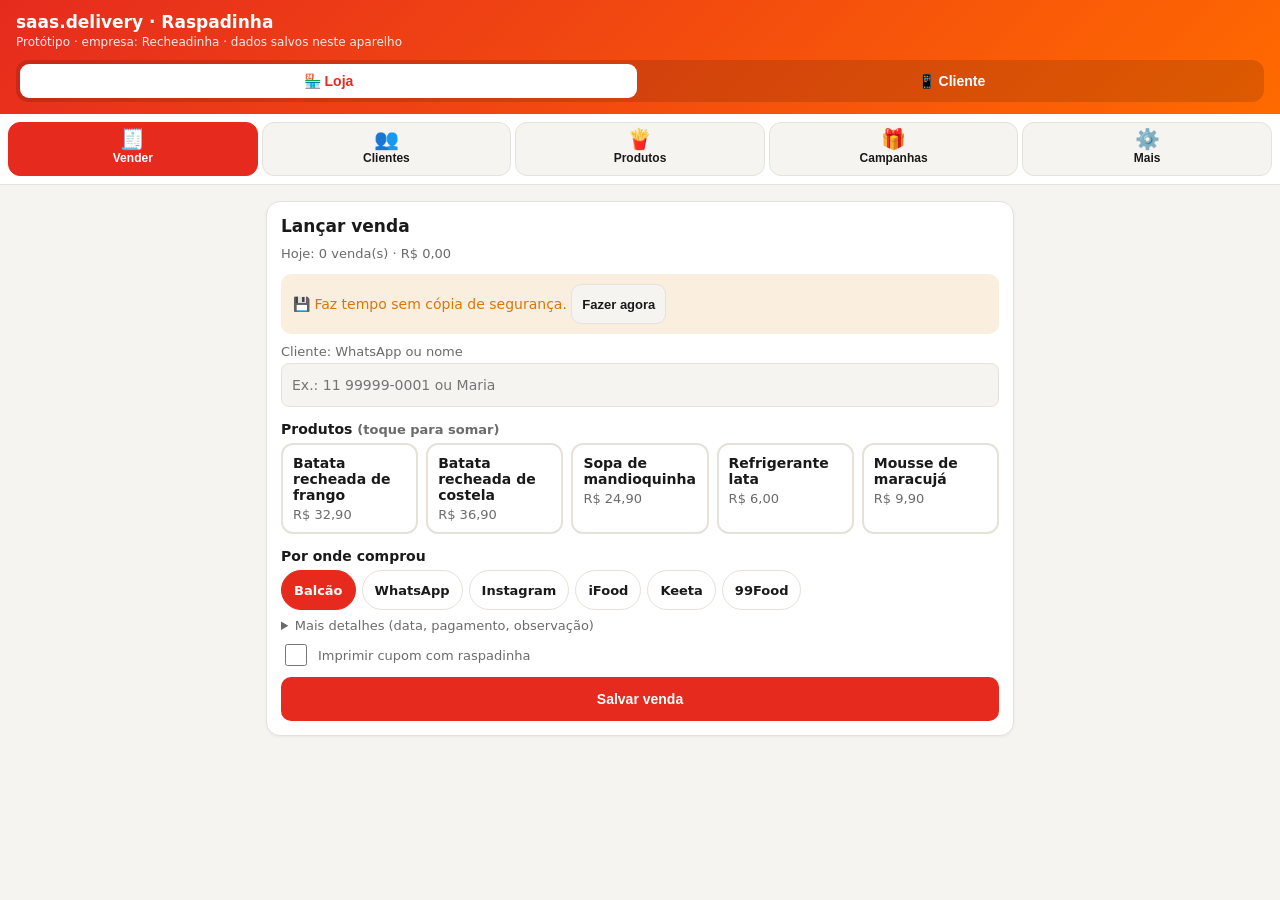
==== commit de509a77: "Raspadinha: vendas, clientes, produtos, fidelidade e planilha - Menu da loja em 5 grupos (Vender, Cl" ====
--- a/raspadinha/raspadinha.html
+++ b/raspadinha/raspadinha.html
@@ -130,6 +130,27 @@
 #toast.on{opacity:1;transform:translate(-50%,0)}
 body.cli #toast{bottom:96px}
 @media (prefers-reduced-motion:reduce){*,*::before,*::after{transition:none!important;animation:none!important;scroll-behavior:auto!important}}
+/* ===== operação: vender, clientes, produtos ===== */
+.lbl{display:block;font-size:13px;color:var(--muted);margin:10px 0 4px}
+.chips{display:flex;gap:6px;flex-wrap:wrap}
+.chip{border:1px solid var(--line);background:var(--card);color:var(--text);border-radius:20px;padding:8px 12px;font-size:13px;font-weight:600;cursor:pointer;min-height:40px;font-family:inherit}
+.chip.on{background:var(--brand);border-color:var(--brand);color:#fff} .chip.on .muted{color:#fffc}
+#subLoja{position:static;background:var(--bg);border-bottom:0;padding:8px 16px 0;flex-wrap:wrap}
+#navLoja{display:grid;grid-template-columns:repeat(5,1fr);gap:4px;padding:8px}
+#navLoja button{display:flex;flex-direction:column;align-items:center;gap:2px;padding:6px 2px;font-size:12px;border-radius:12px;min-height:54px}
+#navLoja button .ic{font-size:20px;line-height:1}
+.prow input:not(.sw){min-width:0;width:100%}
+.tiles{display:grid;grid-template-columns:repeat(auto-fill,minmax(130px,1fr));gap:8px}
+.tile{position:relative;display:flex;flex-direction:column;gap:4px;text-align:left;border:2px solid var(--line);background:var(--card);color:var(--text);border-radius:12px;padding:10px;min-height:72px;cursor:pointer;font-family:inherit;font-size:14px;transition:transform .08s}
+.tile:active{transform:scale(.96)} .tile.on{border-color:var(--brand);background:#E62B1E0d}
+.tile .qn{position:absolute;top:-8px;right:-8px;background:var(--brand);color:#fff;border-radius:12px;min-width:26px;height:26px;display:flex;align-items:center;justify-content:center;font-weight:700;font-size:13px;padding:0 6px}
+.cli-row{display:flex;justify-content:space-between;gap:8px;align-items:center;width:100%;text-align:left;border:0;border-bottom:1px solid var(--line);background:transparent;color:var(--text);padding:10px 2px;cursor:pointer;font:inherit;min-height:56px}
+.cli-row:last-child{border-bottom:0}
+.prog{height:10px;border-radius:5px;background:var(--bg);border:1px solid var(--line);overflow:hidden} .prog span{display:block;height:100%;background:linear-gradient(90deg,var(--brand2),var(--gold))}
+.prow{display:grid;grid-template-columns:1fr 96px 48px;gap:6px;align-items:center;padding:10px 0;border-bottom:1px solid var(--line)}
+.prow.off>input:not(.sw){opacity:.55}
+.faq{border-bottom:1px solid var(--line);padding:4px 0} .faq summary{cursor:pointer;font-weight:700;padding:10px 0;min-height:24px} .faq[open] summary{color:var(--brand)}
+summary.btn{list-style:none} summary.btn::-webkit-details-marker{display:none}
 #printArea{display:none}
 @media print{
   @page{size:58mm auto;margin:0}
@@ -149,14 +170,14 @@
     <button data-v="cliente">📱 Cliente</button>
   </div>
 </header>
-<nav id="navLoja">
-  <button data-t="pedidos" class="on">Pedidos e QR</button>
-  <button data-t="painel">Painel</button>
-  <button data-t="lwhats">WhatsApp</button>
-  <button data-t="linsta">Instagram</button>
-  <button data-t="impressora">Impressora</button>
-  <button data-t="legal">Antes de lançar</button>
+<nav id="navLoja" aria-label="Navegação da loja">
+  <button data-g="vender"><span class="ic" aria-hidden="true">🧾</span>Vender</button>
+  <button data-g="clientes"><span class="ic" aria-hidden="true">👥</span>Clientes</button>
+  <button data-g="produtos"><span class="ic" aria-hidden="true">🍟</span>Produtos</button>
+  <button data-g="campanhas"><span class="ic" aria-hidden="true">🎁</span>Campanhas</button>
+  <button data-g="mais"><span class="ic" aria-hidden="true">⚙️</span>Mais</button>
 </nav>
+<nav id="subLoja" aria-label="Seções"></nav>
 <nav id="navCliente" style="display:none" aria-label="Navegação do cliente">
   <button data-t="raspa"><span class="ic" aria-hidden="true">🎟️</span>Raspadinha</button>
   <button data-t="cardapio"><span class="ic" aria-hidden="true">🍟</span>Cardápio</button>
@@ -165,8 +186,163 @@
 </nav>
 <main>
 
+<!-- ===================== LOJA: operação do dia a dia [D32–D35] ===================== -->
+<section id="venda">
+  <div class="card">
+    <h2>Lançar venda</h2>
+    <p class="muted" id="vResumoDia" style="margin-top:0"></p>
+    <div id="vAvisoBackup"></div>
+    <label class="lbl" for="vTel">Cliente: WhatsApp ou nome</label>
+    <input id="vTel" list="vTelList" autocomplete="off" placeholder="Ex.: 11 99999-0001 ou Maria" style="width:100%" oninput="vCliente()">
+    <datalist id="vTelList"></datalist>
+    <div id="vCliInfo"></div>
+    <h3>Produtos <span class="muted">(toque para somar)</span></h3>
+    <div class="tiles" id="vTiles"></div>
+    <div id="vItens"></div>
+    <h3>Por onde comprou</h3>
+    <div class="chips" id="vCanais"></div>
+    <details class="mt"><summary class="muted">Mais detalhes (data, pagamento, observação)</summary>
+      <div class="row mt"><span class="muted">Data e hora:</span><input id="vData" type="datetime-local"><span class="muted">vazio = agora</span></div>
+      <div class="row mt"><span class="muted">Pagamento:</span><select id="vPag"><option value="">—</option><option>Pix</option><option>Dinheiro</option><option>Cartão</option><option>Pago no app</option></select></div>
+      <input id="vObs" class="mt" placeholder="Observação (opcional)" style="width:100%">
+    </details>
+    <label class="muted mt" style="display:flex;gap:8px;align-items:center"><input type="checkbox" id="vQr"> Imprimir cupom com raspadinha</label>
+    <button class="btn full mt" onclick="lancarVenda()">Salvar venda</button>
+    <div id="vMsg"></div>
+  </div>
+</section>
+
+<section id="clientes">
+  <div class="card" id="cliListaCard">
+    <h2>Clientes <span class="tag" id="cliCount"></span></h2>
+    <input id="cliBusca" type="search" placeholder="🔎 Buscar por nome ou WhatsApp" oninput="renderClientes()" style="width:100%">
+    <div class="chips mt" id="cliFiltros"></div>
+    <div class="row mt"><span class="muted">Ordenar:</span><select id="cliOrdem" onchange="cliOrdem=this.value;renderClientes()"><option value="recentes">Compraram por último</option><option value="compras">Quem mais gasta</option><option value="pedidos">Mais pedidos</option><option value="nome">Nome (A-Z)</option></select></div>
+    <div id="cliLista" class="mt"></div>
+    <details class="mt" id="cliNovoBox"><summary class="btn alt full">+ Cadastrar cliente</summary>
+      <div class="row mt"><input id="ncTel" inputmode="tel" placeholder="WhatsApp com DDD" style="flex:1;min-width:150px"><input id="ncNome" placeholder="Nome" style="flex:1;min-width:150px"></div>
+      <button class="btn full mt" onclick="novoCliente()">Salvar cliente</button><div id="ncMsg"></div>
+    </details>
+  </div>
+  <div class="card" id="cliFicha" style="display:none"></div>
+  <div class="card">
+    <h2>⭐ Brinde de fidelidade</h2>
+    <div class="tg"><span>Dar brinde automático por meta</span><input type="checkbox" class="sw" id="fidAtivo" onchange="setFid('ativo',this.checked)"></div>
+    <div class="row mt"><span class="muted">A cada</span><input type="number" min="1" id="fidMeta" style="width:80px" onchange="setFid('meta',Math.max(1,+this.value||1))">
+      <select id="fidTipo" onchange="setFid('tipo',this.value)"><option value="pedidos">pedidos</option><option value="valor">reais em produtos</option></select></div>
+    <div class="row mt"><span class="muted">o cliente ganha:</span><select id="fidPremio" onchange="setFid('premioId',+this.value)"></select></div>
+    <p class="muted">Conta a partir do último brinde de fidelidade. É uma meta fixa, sem sorte [D01][D32]: todo mundo que chega lá ganha. O brinde vai para a conta do cliente e ele é avisado no WhatsApp.</p>
+    <h3>Perto de ganhar</h3>
+    <div id="fidPerto"></div>
+  </div>
+</section>
+
+<section id="produtos">
+  <div class="card">
+    <h2>Novo produto</h2>
+    <div class="row"><input id="npNome" placeholder="Nome (ex.: Batata de calabresa)" style="flex:2;min-width:180px">
+      <input id="npPreco" inputmode="decimal" placeholder="Preço (ex.: 34,90)" style="flex:1;min-width:110px">
+      <input id="npCat" list="catList" placeholder="Categoria (ex.: Batatas)" style="flex:1;min-width:120px"></div>
+    <datalist id="catList"></datalist>
+    <button class="btn full mt" onclick="addProduto()">Adicionar produto</button>
+    <div id="npMsg"></div>
+  </div>
+  <div class="card">
+    <h2>Produtos <span class="tag" id="prodCount"></span></h2>
+    <input id="prodBusca" type="search" placeholder="🔎 Buscar produto" oninput="renderProdutos()" style="width:100%">
+    <div id="prodLista" class="mt"></div>
+    <p class="muted">Para mudar, é só tocar no nome, no preço ou na categoria e digitar: salva sozinho. Produto que saiu do cardápio: <b>desligue</b> em vez de apagar, assim o histórico das vendas continua certo [D35].</p>
+  </div>
+</section>
+
+<section id="dados">
+  <div class="card">
+    <h2>📥 Trazer da planilha do Google</h2>
+    <ol>
+      <li>Na planilha, selecione as linhas <b>junto com a primeira linha</b> (a dos títulos).</li>
+      <li>Copie (Ctrl+C, ou segure e toque em Copiar no celular).</li>
+      <li>Escolha o que é, cole abaixo e toque em <b>Conferir</b>. Nada é gravado antes de você confirmar.</li>
+    </ol>
+    <div class="row"><span class="muted">Isto é:</span><select id="impTipo"><option value="clientes">Clientes</option><option value="produtos">Produtos</option><option value="vendas">Vendas</option></select></div>
+    <textarea id="impTxt" class="mt" placeholder="Cole aqui as linhas da planilha"></textarea>
+    <div class="row mt"><label class="btn alt sm">Ou escolher arquivo .csv<input type="file" accept=".csv,.tsv,.txt" style="display:none" onchange="impArquivo(this)"></label></div>
+    <button class="btn full mt" onclick="importar()">Conferir</button>
+    <div id="impMsg"></div>
+    <details class="mt"><summary class="muted">Quais títulos de coluna eu uso?</summary>
+      <p class="muted"><b>Clientes:</b> nome · whatsapp · aniversario · bairro · obs<br>
+      <b>Produtos:</b> nome · preco · categoria · ativo<br>
+      <b>Vendas</b> (uma linha por produto vendido): data · whatsapp · nome · produto · quantidade · preco · canal<br>
+      Acentos e maiúsculas não importam ("Preço" ou "preco"). "Telefone" e "celular" também valem como WhatsApp.</p>
+    </details>
+  </div>
+  <div class="card">
+    <h2>📤 Levar para a planilha</h2>
+    <p class="muted">Baixa um arquivo .csv. No Google Sheets: <b>Arquivo → Importar → Fazer upload</b>.</p>
+    <div class="pbar" style="grid-template-columns:repeat(3,1fr)">
+      <button class="btn alt sm" onclick="exportar('clientes')">Clientes</button>
+      <button class="btn alt sm" onclick="exportar('produtos')">Produtos</button>
+      <button class="btn alt sm" onclick="exportar('vendas')">Vendas</button>
+    </div>
+  </div>
+  <div class="card">
+    <h2>💾 Cópia de segurança</h2>
+    <p class="muted">Os dados ficam guardados <b>neste aparelho</b>. Se trocar de celular ou limpar o navegador, eles somem. Baixe uma cópia <b>toda semana</b> e guarde no Google Drive.</p>
+    <p id="bkUltimo"></p>
+    <button class="btn full" onclick="backupBaixar()">Baixar cópia de segurança</button>
+    <label class="btn alt full mt">Restaurar de uma cópia<input type="file" accept=".json" style="display:none" onchange="backupRestaurar(this)"></label>
+    <div id="bkMsg"></div>
+  </div>
+</section>
+
+<section id="ajuda">
+  <div class="card">
+    <h2>❓ Manual rápido</h2>
+    <p class="muted">Toque numa pergunta para ver o passo a passo.</p>
+    <details class="faq" open><summary>Como lanço uma venda?</summary><ol>
+      <li>Toque em <b>🧾 Vender</b>.</li>
+      <li>Digite o <b>WhatsApp</b> do cliente (ou comece a digitar o nome e escolha na lista). Cliente novo: o sistema pede o nome.</li>
+      <li>Toque nos <b>produtos</b>. Cada toque soma 1. Errou? Use o <b>−</b> na lista abaixo.</li>
+      <li>Escolha <b>por onde comprou</b> (balcão, WhatsApp, iFood...).</li>
+      <li>Toque em <b>Salvar venda</b>. Pronto: o histórico do cliente e o brinde de fidelidade se atualizam sozinhos.</li></ol>
+      <p class="muted">Venda de outro dia? Abra "Mais detalhes" e mude a data.</p></details>
+    <details class="faq"><summary>Como cadastro ou corrijo um cliente?</summary><ol>
+      <li>Toque em <b>👥 Clientes</b>.</li>
+      <li>Para um novo: <b>+ Cadastrar cliente</b>, informe WhatsApp e nome e salve. (Ao lançar uma venda para um número novo, ele também é cadastrado.)</li>
+      <li>Para corrigir: busque pelo nome ou número, toque nele, mude o campo. Salva sozinho.</li></ol></details>
+    <details class="faq"><summary>Como vejo o que um cliente mais compra?</summary><ol>
+      <li>Em <b>👥 Clientes</b>, toque no cliente.</li>
+      <li>A ficha mostra: quantos pedidos, quanto já gastou, de quantos em quantos dias compra, <b>os produtos que ele mais compra</b> e todas as compras.</li></ol>
+      <p class="muted">Use os filtros: <b>⭐ Frequentes</b> (3+ pedidos em 30 dias), <b>🎯 Perto do brinde</b>, <b>💤 Sumidos</b> (30+ dias sem comprar, bom para mandar um oi) e <b>🎂 Aniversário no mês</b>.</p></details>
+    <details class="faq"><summary>Como funciona o brinde de fidelidade?</summary><ol>
+      <li>Em <b>👥 Clientes</b>, no cartão <b>⭐ Brinde de fidelidade</b>, escolha a meta: "a cada 5 pedidos" ou "a cada R$ 200 em produtos", e qual brinde ele ganha.</li>
+      <li>Quando o cliente chega na meta, o sistema guarda o brinde na conta dele e avisa no WhatsApp. Você não precisa fazer nada.</li>
+      <li>Quer dar um presente fora da meta? Abra a ficha do cliente e use <b>🎁 Dar brinde agora</b>.</li></ol></details>
+    <details class="faq"><summary>Como cadastro um produto ou mudo o preço?</summary><ol>
+      <li>Toque em <b>🍟 Produtos</b>.</li>
+      <li>Novo: preencha nome, preço e categoria e toque em <b>Adicionar</b>.</li>
+      <li>Mudar preço ou nome: toque no campo e digite. Salva sozinho.</li>
+      <li>Saiu do cardápio: <b>desligue a chave</b> (não apague).</li></ol></details>
+    <details class="faq"><summary>Tenho tudo numa planilha do Google. Como trago?</summary><ol>
+      <li>Toque em <b>⚙️ Mais → Planilha e backup</b>.</li>
+      <li>Na planilha, selecione as linhas com os títulos, copie, cole no campo e toque em <b>Conferir</b>.</li>
+      <li>Confira o resumo (quantos novos, quantos atualizados, linhas com problema) e toque em <b>Importar</b>.</li></ol>
+      <p class="muted">Pode importar de novo depois: quem já existe é atualizado, não duplicado.</p></details>
+    <details class="faq"><summary>Como faço a cópia de segurança?</summary><ol>
+      <li><b>⚙️ Mais → Planilha e backup → Baixar cópia de segurança</b>.</li>
+      <li>Guarde o arquivo no Google Drive. Faça <b>toda semana</b>. O sistema avisa quando passar de 7 dias.</li>
+      <li>Para voltar: <b>Restaurar de uma cópia</b> e escolha o arquivo.</li></ol></details>
+    <details class="faq"><summary>E a raspadinha e o Poste e ganhe?</summary>
+      <p>Ficam em <b>🎁 Campanhas</b>. O <b>Painel</b> mostra "Pronto para lançar?", com o que falta. Em <b>Pedidos e QR</b> você imprime o QR de pedidos de outros apps. Em <b>Instagram</b> está o Poste e ganhe.</p></details>
+    <details class="faq"><summary>Deu algo errado</summary><ul>
+      <li><b>Sumiram os dados:</b> restaure a última cópia de segurança.</li>
+      <li><b>Não acho o cliente:</b> busque só pelos últimos números do WhatsApp.</li>
+      <li><b>Não imprime:</b> veja <b>⚙️ Mais → Impressora</b>.</li>
+      <li><b>Lancei errado:</b> abra a ficha do cliente e toque em <b>Apagar</b> na venda.</li></ul></details>
+  </div>
+</section>
+
 <!-- ===================== LOJA ===================== -->
-<section id="pedidos" class="on">
+<section id="pedidos">
   <div class="card">
     <h2>Gerar QR avulso <span class="tag">sem integração</span></h2>
     <p class="muted">Pedidos do iFood, Keeta, 99Food, WhatsApp ou Instagram. Digite o código do pedido e imprima só o QR. O mesmo pedido nunca gera dois QR.</p>
@@ -610,6 +786,16 @@
    [D30] Por padrão, só pedidos do cardápio próprio participam (contratos dos marketplaces).
    [D31] Sistema real: WhatsApp pela API OFICIAL (Business Platform). Lembretes fora da janela de 24 h
          só com modelo aprovado e opt-in. API não oficial = risco de banimento do número.
+
+   Operação do dia a dia, definido em 26/10/2026 (o foco é ser fácil, não escalar):
+   [D32] Fidelidade por META FIXA: a cada N pedidos ou R$ X em produtos, o cliente ganha o brinde que a
+         loja escolheu. Sem sorte [D01]. Conta a partir do último brinde de fidelidade. Histórico importado
+         conta, mas o brinde só sai numa venda nova (importar não dispara brindes em massa).
+   [D33] A loja pode dar brinde de cortesia a qualquer cliente. Fica na auditoria e no custo de marketing.
+   [D34] Cadastro do cliente: só nome e WhatsApp; aniversário, bairro e observação são opcionais (LGPD:
+         o mínimo necessário). "Excluir cadastro" apaga os dados pessoais e deixa as vendas anônimas.
+   [D35] A planilha do Google entra por copiar/colar ou CSV, sempre com conferência antes de gravar, e sai
+         por CSV. Cópia de segurança em arquivo, com aviso a cada 7 dias. Produto não se apaga: se desliga.
    ===================================================================================== */
 // ================= base =================
 const W=384, DIA=864e5, CHAVE='saasdelivery_raspadinha_v2';   // v2 = mecânica de escolha [D01]; dados da v1 (sorteio) são ignorados
@@ -617,9 +803,10 @@
 const CANAIS=['Próprio','iFood','Keeta','99Food','WhatsApp','Instagram'];
 const WA_LOJA='5511940426722';
 const FRETE_BASE=5, FRETE_KM=1.5;
-const cardapio=[
-  {nome:'Batata recheada de frango',preco:32.9},{nome:'Batata recheada de costela',preco:36.9},
-  {nome:'Sopa de mandioquinha',preco:24.9},{nome:'Refrigerante lata',preco:6},{nome:'Mousse de maracujá',preco:9.9}];
+const CARDAPIO_INICIAL=[   // [D35] só o ponto de partida: os produtos ficam em S.produtos e são editados na aba Produtos
+  {nome:'Batata recheada de frango',preco:32.9,categoria:'Batatas'},{nome:'Batata recheada de costela',preco:36.9,categoria:'Batatas'},
+  {nome:'Sopa de mandioquinha',preco:24.9,categoria:'Sopas'},{nome:'Refrigerante lata',preco:6,categoria:'Bebidas'},{nome:'Mousse de maracujá',preco:9.9,categoria:'Sobremesas'}];
+const produtosIniciais=()=>CARDAPIO_INICIAL.map((c,i)=>({id:i+1,...c,ativo:true}));
 const $=id=>document.getElementById(id);
 const brl=v=>'R$ '+(+v).toFixed(2).replace('.',',');
 const num=v=>(+v).toFixed(2).replace('.',',');
@@ -647,6 +834,7 @@
         faixas:[{min:1000,pct:2},{min:5000,pct:3}], maxPct:20, maxReais:15, minimo:30, validade:15,
         janelaPedidoDias:7, intervaloDias:7, hashtag:'#publi', acumula:true, marketplace:false,   // [D30]
         moldura:true, molduraTexto:'Ganhei desconto da @{perfil} por este post #publi' },        // [D29]
+      fid:{ ativo:true, tipo:'pedidos', meta:5, premioId:2 },          // [D32] meta fixa, sem sorte
       imp:{ nome:'BlueTooth Printer', metodo:'rawbt', corte:true, loja:'RECHEADINHA', site:'recheadinha.delivery', base:'https://recheadinha.delivery/r/' } },
     regras:{versao:1, limiteDia:2},   // [D17] limite diário; [D18] sem regras de repetição; versao = versão da configuração
     premios:[
@@ -655,19 +843,20 @@
       {id:3,nome:'Refrigerante lata',tipo:'produto',estoque:60,custo:3,ativo:true,minimo:0,produtoReq:'Batata recheada de costela'},
       // [D01] brindes NÃO têm peso/probabilidade: o cliente escolhe. [D10] minimo OU produtoReq.
       {id:4,nome:'Frete grátis',tipo:'frete',estoque:null,custo:8,ativo:true,minimo:40,produtoReq:''}],
-    participacoes:{}, historico:{}, carteira:{}, qrPorPedido:{}, pedidosProprios:{}, msgs:[], logs:[],
+    participacoes:{}, historico:{}, carteira:{}, qrPorPedido:{}, pedidosProprios:{}, msgs:[], logs:[],   // pedidosProprios = todas as vendas com cliente identificado
+    produtos:produtosIniciais(), nextProd:CARDAPIO_INICIAL.length+1, clientes:{},                     // [D34][D35]
     insta:{contas:{}, parts:{}, pendentes:[], eventos:[], mundo:{}, midias:{}, janela:{}},   // [D20–D27]
     seqPedido:1040, nextId:5, alertasTeto:{}, offsetDias:0, ticket:null,
-    ui:{view:'loja', tab:'pedidos'} };
+    ui:{view:'loja', tab:'venda'} };
 }
 function carregar(){ try{ const j=localStorage.getItem(CHAVE); if(j){ const o=JSON.parse(j); if(o&&o.v===2) return migrar(o); } }catch(e){} return null; }
 function migrar(o){ const b=estadoInicial(); o.cfg.insta||=b.cfg.insta; o.insta||=b.insta; o.pedidosProprios||={};
   if(o.cfg.insta.acoes.seguir) o.cfg.insta.acoes=b.cfg.insta.acoes;            // [D23] versão antiga pagava por seguir
   for(const k in b.cfg.insta) if(!(k in o.cfg.insta)) o.cfg.insta[k]=b.cfg.insta[k];
-  o.insta.janela||={}; return o; }   // dados salvos antes do Poste e ganhe
+  o.insta.janela||={}; o.produtos||=b.produtos; o.nextProd||=b.nextProd; o.clientes||={}; o.cfg.fid||=b.cfg.fid; return o; }   // dados salvos antes do Poste e ganhe
 function salvar(){ try{ localStorage.setItem(CHAVE,JSON.stringify(S)); }catch(e){} }
 let S=carregar()||estadoInicial();
-let clienteTel=null, carrinho={}, brindeSel=null, bleDev=null;
+let clienteTel=null, carrinho={}, brindeSel=null, bleDev=null, cardapio=[];
 
 function audit(t){ S.logs.unshift(dataHora(agora())+' · '+t); if(S.logs.length>300) S.logs.length=300; renderLog(); salvar(); }
 function msgCliente(tel,texto){ S.msgs.push({para:'cliente',tel,texto,quando:agora()}); renderWhats(); salvar(); }
@@ -842,7 +1031,8 @@
   const itens=[{nome:'Batata recheada de costela',preco:36.9,qtd:1},{nome:'Sopa de mandioquinha',preco:24.9,qtd:1}];
   const frete=dist!=null?freteTaxa(dist):null, sub=61.8;
   const r=criarParticipacao('Próprio',numero,tel,dist,ms,numero);
-  S.pedidosProprios[numero]={tel,quando:ms};                          // [D21] pedido que dá direito ao Poste e ganhe
+  S.pedidosProprios[numero]={numero,tel,quando:ms,itens:itens.map(i=>({nome:i.nome,preco:i.preco,qtd:i.qtd})),sub,total:sub+(frete||0),canal:'Cardápio'};   // [D21]
+  garantirCliente(tel); fidChecar(tel);
   const t={tipo:'proprio',numero,canal:'Próprio',cliente:tel,itens,frete,dist,brinde:null,total:sub+(frete||0),pagamento:'Pix (pago)',quando:ms,token:r.token||null,semQr:r.motivo||null};
   if(r.motivo) aviso('warn','Pedido impresso sem QR: '+esc(r.motivo)+'.'); else aviso('ok','Pedido próprio recebido, com o QR no fim do cupom.');
   mostrarTicket(t,'Pedido próprio '+numero);
@@ -1056,7 +1246,7 @@
   if(p.status!=='aguardando WhatsApp') return show('wMsg','warn','Este brinde já foi guardado.');
   msgLoja('💬 Mensagem de '+fim4(tel)+': "'+textoWa(p)+'". Brinde guardado automaticamente.');
   (S.historico[tel]||=[]).push({premioId:p.premio.id,data:diaStr(agora())});
-  creditar(p,tel); render();
+  garantirCliente(tel); creditar(p,tel); render();
   $('posRaspa').innerHTML=resultadoHtml(p);
 }
 function iniciarRaspagem(onDone){
@@ -1131,9 +1321,13 @@
       '<span style="color:var(--warn)">'+(c.sub<=0?'Adicione produtos ao pedido.':c.sub<d.minimo?'faltam '+brl(d.minimo-c.sub)+' para usar':'não acumula com o brinde da raspadinha')+'</span>')+'</div>';
   // UX: atalho de recompra (o que mais traz pedido de volta), só com o carrinho vazio
   const ult=clienteTel&&!c.itens.length&&Object.values(S.pedidosProprios).filter(x=>x.tel===clienteTel&&x.itens&&x.itens.length).sort((a,b)=>b.quando-a.quando)[0];
-  if(ult) g='<button class="btn alt full" onclick="repetirPedido()">🔁 Pedir de novo: '+esc(ult.itens.map(x=>x.qtd+'x '+x.nome).join(', '))+'</button>'+g;
+  const fp=fidPremio(); if(clienteTel&&S.cfg.fid.ativo&&fp){ const pr=fidProgresso(clienteTel);
+    g+='<div class="mt"><span class="muted">⭐ '+(pr.falta>0?fidFaltaTxt(pr):'Meta batida')+' para ganhar <b>'+esc(fp.nome)+'</b></span><div class="prog mt"><span style="width:'+pr.pct+'%"></span></div></div>'; }
+  const ultOk=ult?ult.itens.filter(x=>cardapio.some(p=>p.nome===x.nome)):[];   // só o que ainda está no cardápio
+  if(ultOk.length) g='<button class="btn alt full" onclick="repetirPedido()">🔁 Pedir de novo: '+esc(ultOk.map(x=>x.qtd+'x '+x.nome).join(', '))+'</button>'+g;
   $('giftBox').innerHTML=g;
-  $('menuBox').innerHTML=cardapio.map((x,i)=>'<div class="item"><span>'+esc(x.nome)+'<br><span class="muted">'+brl(x.preco)+'</span></span><span class="qty"><button onclick="mudaQtd('+i+',-1)">−</button><b>'+(carrinho[i]||0)+'</b><button onclick="mudaQtd('+i+',1)">+</button></span></div>').join('');
+  let catAnt=null;
+  $('menuBox').innerHTML=cardapio.map((x,i)=>[x,i]).sort((a,b)=>norm(a[0].categoria).localeCompare(norm(b[0].categoria))).map(([x,i])=>(x.categoria!==catAnt?(catAnt=x.categoria,'<h3>'+esc(x.categoria||'Outros')+'</h3>'):'')+'<div class="item"><span>'+esc(x.nome)+'<br><span class="muted">'+brl(x.preco)+'</span></span><span class="qty"><button onclick="mudaQtd('+i+',-1)">−</button><b>'+(carrinho[i]||0)+'</b><button onclick="mudaQtd('+i+',1)">+</button></span></div>').join('');
   const b=disp.find(x=>x.id===brindeSel), ap=b&&condOk(b,c).ok?b:null;
   const frete=c.dist!=null?freteTaxa(c.dist):null, freteCob=ap&&ap.tipo==='frete'?0:(frete||0);
   let r=c.itens.map(x=>'<div class="tl"><span>'+x.qtd+'x '+esc(x.nome)+'</span><span>'+brl(x.preco*x.qtd)+'</span></div>').join('')||'<span class="muted">Carrinho vazio.</span>';
@@ -1160,7 +1354,9 @@
     msgLoja('🧾 Pedido '+numero+' com brinde da raspadinha: '+ap.nome+'. Conferir na entrega!'); }
   if(dv>0||ap) checarTeto();
   const r=criarParticipacao('Próprio',numero,clienteTel,c.dist,agora(),numero);
-  S.pedidosProprios[numero]={tel:clienteTel,quando:agora(),itens:c.itens.map(x=>({nome:x.nome,qtd:x.qtd}))};   // [D21] + "pedir de novo"
+  S.pedidosProprios[numero]={numero,tel:clienteTel,quando:agora(),itens:c.itens.map(x=>({nome:x.nome,preco:x.preco,qtd:x.qtd})),sub:c.sub,
+    total:c.sub-dv+(ap&&ap.tipo==='frete'?0:frete),canal:'Cardápio'};   // [D21] + histórico do cliente
+  garantirCliente(clienteTel); fidChecar(clienteTel);
   const t={tipo:'proprio',numero,canal:'Próprio',cliente:clienteTel,itens:c.itens,frete,dist:c.dist,brinde:ap?{nome:ap.nome,tipo:ap.tipo}:null,
     desconto:dv>0?{pct:d.pct,valor:dv}:null,total:c.sub-dv+(ap&&ap.tipo==='frete'?0:frete),pagamento:'Pix (pago)',quando:agora(),token:r.token||null,semQr:r.motivo||null};
   carrinho={}; brindeSel=null;
@@ -1217,6 +1413,7 @@
     return {chave:p.canal+'|'+p.pedido,txt:p.pedido}; }
   const n='#'+r.replace(/^#/,''), pp=S.pedidosProprios[n];
   if(pp){ if(pp.tel!==tel) return {erro:'Este pedido está ligado a outro WhatsApp.'};
+    if(MARKET.includes(pp.canal)&&!S.cfg.insta.marketplace) return {erro:'O Poste e ganhe vale para pedidos feitos no nosso cardápio ('+S.cfg.imp.site+').'};
     if(velho(pp.quando)) return {erro:'Este pedido tem mais de '+jan+' dias. Vale para pedidos recentes.'};
     return {chave:'Próprio|'+n,txt:n}; }
   return {erro:'Não achei esse pedido. Use o código impresso abaixo do QR ou o número do pedido do cardápio.'};
@@ -1236,7 +1433,7 @@
   const aberta=igAberta(user); if(aberta&&aberta.status==='aguardando story') return {erro:'Você já tem uma participação aberta (pedido '+aberta.pedidoTxt+'). É só postar o story: o sistema confere sozinho.'};
   const ult=Object.values(I.parts).filter(p=>p.tel===tel&&p.liberadoEm).map(p=>p.liberadoEm).sort((a,b)=>b-a)[0];
   if(ult&&agora()-ult<c.intervaloDias*DIA) return {erro:'Você ganhou um desconto do Instagram há pouco. Dá para participar de novo a partir de '+dataBR(ult+c.intervaloDias*DIA)+'.'};
-  I.contas[tel]||={user,igsid:null,desde:agora()};
+  I.contas[tel]||={user,igsid:null,desde:agora()}; garantirCliente(tel);
   const pt={id:tokenSeguro(6),tel,user,pedido:ped.chave,pedidoTxt:ped.txt,acoes:{story:false,feed:false},segue:null,
     seguidores:0,igsid:I.contas[tel].igsid,status:'aguardando story',pct:0,cupomId:null,criado:agora(),provas:[],avisado:false};
   I.parts[pt.id]=pt;
@@ -1424,6 +1621,286 @@
   $('igDm').innerHTML=dm.map(m=>'<div class="bub'+(m.de==='loja'?'':' c')+'"><small>'+(m.de==='loja'?'@'+esc(c.perfil)+' → @'+esc(m.user):'@'+esc(m.user))+' · '+dataHora(m.quando)+'</small>'+waFmt(m.texto)+'</div>').join('')||'<span class="muted">Nenhuma mensagem.</span>';
 }
 
+// ================= Operação: vendas, clientes, produtos, fidelidade, planilha [D32–D35] =================
+// Feito para quem nunca usou sistema: tudo salva sozinho, nada some sem confirmação.
+const norm=s=>String(s??'').trim().toLowerCase().normalize('NFD').replace(/[̀-ͯ]/g,'');
+const parseBR=v=>{ let s=String(v??'').trim().replace(/R\$|\s/g,''); if(!s) return NaN; if(s.includes(',')) s=s.replace(/\./g,'').replace(',','.'); const n=+s; return isFinite(n)?n:NaN; };
+const soTel=v=>String(v??'').replace(/\D/g,'').replace(/^55(?=\d{10,11}$)/,'');
+const telOk=t=>t.length>=10&&t.length<=11;
+const isoBR=s=>s?s.split('-').reverse().join('/'):'';
+const MARKET=['iFood','Keeta','99Food'];
+const VCANAIS=['Balcão','WhatsApp','Instagram','iFood','Keeta','99Food'];
+function syncCardapio(){ cardapio=S.produtos.filter(p=>p.ativo); carrinho={}; }
+const vendasDe=tel=>Object.values(S.pedidosProprios).filter(v=>v.tel===tel).sort((a,b)=>b.quando-a.quando);
+function nomeCliente(tel){ const c=S.clientes[tel]; return c&&c.nome?c.nome:'Cliente '+fim4(tel); }
+function garantirCliente(tel,nome){ const c=(S.clientes[tel]||={tel,nome:'',nasc:'',bairro:'',obs:'',criado:agora()}); if(nome&&!c.nome) c.nome=nome; return c; }
+function resumoCliente(tel){
+  const vs=vendasDe(tel), total=vs.reduce((s,v)=>s+(v.total??v.sub??0),0), qt={};
+  vs.forEach(v=>(v.itens||[]).forEach(i=>qt[i.nome]=(qt[i.nome]||0)+i.qtd));
+  const ult=vs[0]?.quando, pri=vs[vs.length-1]?.quando;
+  return {vs,n:vs.length,total,ticket:vs.length?total/vs.length:0,top:Object.entries(qt).sort((a,b)=>b[1]-a[1]),ult,
+    dias:ult!=null?Math.max(0,Math.floor((agora()-ult)/DIA)):null, freq:vs.length>1?Math.round((ult-pri)/DIA/(vs.length-1)):null};
+}
+const haDias=d=>d==null?'nunca comprou':d===0?'hoje':d===1?'ontem':'há '+d+' dias';
+
+// ---- fidelidade: meta fixa, sem sorte [D32] ----
+function fidProgresso(tel){
+  const f=S.cfg.fid, desde=(S.clientes[tel]||{}).fidDesde||0, vs=vendasDe(tel).filter(v=>v.quando>desde);
+  const atual=f.tipo==='pedidos'?vs.length:vs.reduce((s,v)=>s+(v.sub||0),0);
+  return {atual,vs,meta:f.meta,falta:Math.max(0,f.meta-atual),pct:Math.min(100,f.meta>0?atual/f.meta*100:0)};
+}
+const fidPremio=()=>S.premios.find(p=>p.id===S.cfg.fid.premioId);
+const fidFaltaTxt=pr=>S.cfg.fid.tipo==='pedidos'?(pr.falta===1?'falta 1 pedido':'faltam '+pr.falta+' pedidos'):'faltam '+brl(pr.falta);
+// SERVIDOR — chamado a cada venda nova (não na importação: histórico conta, mas o brinde só sai numa venda nova)
+function fidChecar(tel){
+  const f=S.cfg.fid; if(!f.ativo||!(f.meta>0)) return null;
+  const pr=fidProgresso(tel); if(pr.atual<f.meta) return null;
+  const x=fidPremio();
+  if(!x||!x.ativo||(x.estoque!==null&&x.estoque<=0)){ msgLoja('⭐ '+nomeCliente(tel)+' chegou na meta de fidelidade, mas o brinde escolhido está indisponível. Troque o brinde em Clientes.'); return null; }
+  garantirCliente(tel).fidDesde=Math.max(...pr.vs.map(v=>v.quando));
+  return darBrinde(tel,x,'fidelidade');
+}
+// [D33] brinde por fidelidade ou cortesia: entra na conta como os da raspadinha (custo no marketing, baixa no estoque)
+function darBrinde(tel,x,origem){
+  if(x.estoque!==null) x.estoque--;
+  const b={id:tokenSeguro(8),token:null,origem,premioId:x.id,nome:x.nome,tipo:x.tipo,custo:x.custo,minimo:x.minimo,produtoReq:x.produtoReq,
+    validade:addDias(S.cfg.validadePremio),status:'disponivel',lembretes:0};
+  (S.carteira[tel]||=[]).push(b); garantirCliente(tel);
+  msgCliente(tel,(origem==='fidelidade'?'⭐ Obrigado por ser cliente fiel da Recheadinha! Você ganhou um(a) *':'🎁 Um presente da Recheadinha para você: *')+b.nome+'*. Ele vai junto no próximo pedido pelo cardápio. 🧡\n\n_Vale para '+condicaoTxt(b)+', até '+dataBR(b.validade)+'._');
+  msgLoja((origem==='fidelidade'?'⭐ ':'🎁 ')+nomeCliente(tel)+' ganhou '+b.nome+(origem==='fidelidade'?' (meta de fidelidade).':' (cortesia).'));
+  audit('Brinde '+b.nome+' para '+nomeCliente(tel)+' ('+origem+')');
+  checarTeto(); return b;
+}
+function setFid(k,v){ S.cfg.fid[k]=v; audit('Fidelidade: '+k+' = '+v); render(); }
+
+// ---- Vender ----
+let vCarrinho={}, vCanal=null;
+function vSoma(id,d){ vCarrinho[id]=Math.max(0,(vCarrinho[id]||0)+d); if(!vCarrinho[id]) delete vCarrinho[id]; renderVenda(); }
+function vCliente(){
+  const t=soTel($('vTel').value), box=$('vCliInfo');
+  if(!telOk(t)){ box.innerHTML=t.length>3&&!/\D/.test($('vTel').value.replace(/[\s()+-]/g,''))?'<p class="muted">Continue digitando o número com DDD.</p>':''; return; }
+  const c=S.clientes[t];
+  if(!c){ box.innerHTML='<div class="msg info">Cliente novo. Nome: <input id="vNome" placeholder="Nome do cliente" style="width:100%;margin-top:6px"></div>'; return; }
+  const r=resumoCliente(t), pr=fidProgresso(t), br=(S.carteira[t]||[]).filter(b=>b.status==='disponivel'&&agora()<=b.validade);
+  box.innerHTML='<div class="msg ok"><b>✓ '+esc(nomeCliente(t))+'</b> · '+r.n+' pedido(s) · '+haDias(r.dias)+
+    (r.top[0]?'<br>Mais compra: <b>'+esc(r.top[0][0])+'</b>':'')+
+    (S.cfg.fid.ativo&&fidPremio()?'<br>⭐ Fidelidade: '+fidFaltaTxt(pr)+' para '+esc(fidPremio().nome):'')+
+    (br.length?'<br>🎁 Tem '+br.length+' brinde(s) guardado(s): '+esc(br.map(b=>b.nome).join(', ')):'')+'</div>';
+}
+function renderVenda(){
+  const hoje=diaStr(agora()), vh=Object.values(S.pedidosProprios).filter(v=>diaStr(v.quando)===hoje);
+  $('vResumoDia').textContent='Hoje: '+vh.length+' venda(s) · '+brl(vh.reduce((s,v)=>s+(v.total??v.sub??0),0));
+  const ub=S.ui.ultimoBackup; $('vAvisoBackup').innerHTML=!ub||agora()-ub>7*DIA?'<div class="msg warn">💾 Faz '+(ub?Math.floor((agora()-ub)/DIA)+' dias':'tempo')+' sem cópia de segurança. <button class="btn alt sm" onclick="irView(\'loja\',\'dados\')">Fazer agora</button></div>':'';
+  $('vTelList').innerHTML=Object.values(S.clientes).map(c=>'<option value="'+esc(c.tel)+'">'+esc(nomeCliente(c.tel))+'</option>').join('');
+  vCanal||=S.ui.vCanal||'Balcão';
+  $('vTiles').innerHTML=cardapio.map(p=>'<button class="tile'+(vCarrinho[p.id]?' on':'')+'" onclick="vSoma('+p.id+',1)"><b>'+esc(p.nome)+'</b><span class="muted">'+brl(p.preco)+'</span>'+(vCarrinho[p.id]?'<span class="qn">'+vCarrinho[p.id]+'</span>':'')+'</button>').join('')||'<p class="muted">Nenhum produto ativo. Cadastre em 🍟 Produtos.</p>';
+  const its=vItensLista(), tot=its.reduce((s,i)=>s+i.preco*i.qtd,0);
+  $('vItens').innerHTML=its.length?'<div class="gift">'+its.map(i=>'<div class="item"><span>'+esc(i.nome)+'<br><span class="muted">'+brl(i.preco*i.qtd)+'</span></span><span class="qty"><button aria-label="Tirar um" onclick="vSoma('+i.id+',-1)">−</button><b>'+i.qtd+'</b><button aria-label="Somar um" onclick="vSoma('+i.id+',1)">+</button></span></div>').join('')+
+    '<div class="tl" style="font-size:17px;margin-top:8px"><b>Total</b><b>'+brl(tot)+'</b></div></div>':'';
+  $('vCanais').innerHTML=VCANAIS.map(c=>'<button class="chip'+(c===vCanal?' on':'')+'" aria-pressed="'+(c===vCanal)+'" onclick="vCanal=\''+c+'\';S.ui.vCanal=vCanal;renderVenda()">'+c+'</button>').join('');
+}
+function vItensLista(){ return Object.entries(vCarrinho).map(([id,q])=>{ const p=S.produtos.find(x=>x.id===+id); return p&&{id:p.id,nome:p.nome,preco:p.preco,qtd:q}; }).filter(Boolean); }
+// SERVIDOR — POST /vendas
+function lancarVenda(){
+  const tel=soTel($('vTel').value); if(!telOk(tel)) return show('vMsg','err','Informe o WhatsApp do cliente com DDD (ou escolha um nome da lista).');
+  const its=vItensLista(); if(!its.length) return show('vMsg','err','Toque nos produtos para colocar na venda.');
+  const novo=!S.clientes[tel], nome=$('vNome')?$('vNome').value.trim():'';
+  if(novo&&!nome) return show('vMsg','err','Cliente novo: escreva o nome dele.');
+  garantirCliente(tel,nome);
+  const quando=$('vData').value?new Date($('vData').value).getTime():agora(), sub=its.reduce((s,i)=>s+i.preco*i.qtd,0), numero='#'+(++S.seqPedido);
+  const itens=its.map(i=>({nome:i.nome,preco:i.preco,qtd:i.qtd}));
+  S.pedidosProprios[numero]={numero,tel,quando,itens,sub,total:sub,canal:vCanal,pagamento:$('vPag').value,obs:$('vObs').value.trim(),origem:'manual'};
+  audit('Venda '+numero+': '+nomeCliente(tel)+' · '+brl(sub)+' · '+vCanal);
+  const ganhou=fidChecar(tel);
+  vCarrinho={}; $('vTel').value=''; $('vData').value=''; $('vPag').value=''; $('vObs').value=''; $('vCliInfo').innerHTML='';
+  if($('vQr').checked){
+    const cq=MARKET.includes(vCanal)||vCanal==='WhatsApp'||vCanal==='Instagram'?vCanal:'Próprio', r=criarParticipacao(cq,numero,tel,null,quando,numero);
+    irView('loja','pedidos');
+    mostrarTicket({tipo:'proprio',numero,canal:cq,cliente:tel,itens,frete:null,dist:null,brinde:null,total:sub,pagamento:$('vPag').value||'—',quando,token:r.token||null,semQr:r.motivo||null},'Venda '+numero);
+  } else show('vMsg','ok','Venda '+numero+' salva para <b>'+esc(nomeCliente(tel))+'</b> ('+brl(sub)+').'+(ganhou?'<br>⭐ Bateu a meta de fidelidade: ganhou <b>'+esc(ganhou.nome)+'</b>!':'')+
+    ' <button class="btn alt sm" onclick="abrirCliente(\''+tel+'\')">Ver cliente</button>');
+  toast('Venda '+numero+' salva ✓'); if(ganhou) comemorar();
+  render();
+}
+function irVenda(tel){ irView('loja','venda'); $('vTel').value=tel; vCliente(); }
+
+// ---- Clientes ----
+let cliFiltro='todos', cliAberto=null, cliOrdem='recentes';
+const FILTROS_CLI=[['todos','Todos'],['frequentes','⭐ Frequentes'],['perto','🎯 Perto do brinde'],['sumidos','💤 Sumidos'],['niver','🎂 Aniversário no mês']];
+function cliPassa(k,x){
+  const mes=String(new Date(agora()).getMonth()+1).padStart(2,'0');
+  return k==='todos'||(k==='frequentes'&&x.r.vs.filter(v=>agora()-v.quando<=30*DIA).length>=3)||
+    (k==='perto'&&S.cfg.fid.ativo&&x.f.atual>0&&x.f.pct>=60)||(k==='sumidos'&&x.r.dias!=null&&x.r.dias>30)||(k==='niver'&&x.c.nasc&&x.c.nasc.slice(5,7)===mes);
+}
+function renderClientes(){
+  const todos=Object.values(S.clientes).map(c=>({c,r:resumoCliente(c.tel),f:fidProgresso(c.tel)}));
+  $('cliCount').textContent=todos.length;
+  $('cliFiltros').innerHTML=FILTROS_CLI.map(([k,n])=>'<button class="chip'+(k===cliFiltro?' on':'')+'" aria-pressed="'+(k===cliFiltro)+'" onclick="cliFiltro=\''+k+'\';renderClientes()">'+n+' <span class="muted">'+todos.filter(x=>cliPassa(k,x)).length+'</span></button>').join('');
+  const q=norm($('cliBusca').value), qd=q.replace(/\D/g,'');
+  const ord={recentes:(a,b)=>(b.r.ult??-1)-(a.r.ult??-1),compras:(a,b)=>b.r.total-a.r.total,pedidos:(a,b)=>b.r.n-a.r.n,nome:(a,b)=>norm(nomeCliente(a.c.tel)).localeCompare(norm(nomeCliente(b.c.tel)))}[cliOrdem];
+  const ls=todos.filter(x=>cliPassa(cliFiltro,x)&&(!q||norm(x.c.nome).includes(q)||(qd&&x.c.tel.includes(qd)))).sort(ord);
+  $('cliLista').innerHTML=ls.map(x=>'<button class="cli-row" onclick="abrirCliente(\''+x.c.tel+'\')"><span><b>'+esc(nomeCliente(x.c.tel))+'</b> <span class="muted">'+fim4(x.c.tel)+'</span><br><span class="muted">'+x.r.n+' pedido(s) · '+brl(x.r.total)+' · '+haDias(x.r.dias)+'</span></span><span aria-hidden="true">›</span></button>').join('')||
+    '<p class="muted">'+(todos.length?'Ninguém encontrado com esse filtro.':'Nenhum cliente ainda. Lance uma venda ou cadastre abaixo.')+'</p>';
+  // fidelidade
+  const f=S.cfg.fid; $('fidAtivo').checked=f.ativo; $('fidMeta').value=f.meta; $('fidTipo').value=f.tipo;
+  $('fidPremio').innerHTML=S.premios.filter(p=>p.ativo).map(p=>'<option value="'+p.id+'"'+(p.id===f.premioId?' selected':'')+'>'+esc(p.nome)+(p.estoque===0?' (esgotado)':'')+'</option>').join('');
+  const perto=todos.filter(x=>x.f.atual>0).sort((a,b)=>b.f.pct-a.f.pct).slice(0,5);
+  $('fidPerto').innerHTML=!f.ativo?'<p class="muted">Desligado.</p>':perto.map(x=>'<div class="ck"><span style="flex:1"><b>'+esc(nomeCliente(x.c.tel))+'</b> <span class="muted">'+(x.f.falta>0?fidFaltaTxt(x.f):'ganha na próxima venda')+'</span><div class="prog mt" role="progressbar" aria-valuenow="'+Math.round(x.f.pct)+'" aria-valuemin="0" aria-valuemax="100"><span style="width:'+x.f.pct+'%"></span></div></span></div>').join('')||'<p class="muted">Ninguém ainda.</p>';
+  renderFicha();
+}
+function abrirCliente(tel){ cliAberto=tel; if(S.ui.tab!=='clientes') irView('loja','clientes'); renderClientes(); window.scrollTo(0,0); }
+function fecharCliente(){ cliAberto=null; renderClientes(); }
+function renderFicha(){
+  const fc=$('cliFicha'), c=cliAberto&&S.clientes[cliAberto];
+  $('cliListaCard').style.display=c?'none':''; fc.style.display=c?'':'none'; if(!c) return;
+  const t=c.tel, r=resumoCliente(t), f=fidProgresso(t), fp=fidPremio(), mx=r.top[0]?r.top[0][1]:1;
+  const br=(S.carteira[t]||[]).slice().reverse(), prem=S.premios.filter(p=>p.ativo&&(p.estoque===null||p.estoque>0));
+  const campo=(k,lbl,tipo)=>'<label class="lbl">'+lbl+'</label><input '+(tipo?'type="'+tipo+'" ':'')+'value="'+esc(c[k]||'')+'" style="width:100%" onchange="editCliente(\''+k+'\',this.value)">';
+  fc.innerHTML='<button class="btn alt sm" onclick="fecharCliente()">‹ Voltar à lista</button>'+
+    '<h2 class="mt">'+esc(nomeCliente(t))+'</h2>'+
+    '<div class="row"><a class="btn sm" style="display:inline-flex;align-items:center" href="https://wa.me/55'+t+'" target="_blank" rel="noopener">💬 WhatsApp</a><button class="btn alt sm" onclick="irVenda(\''+t+'\')">🧾 Lançar venda</button></div>'+
+    '<div class="kpis mt">'+[['Pedidos',r.n],['Já gastou',brl(r.total)],['Ticket médio',brl(r.ticket)],['Última compra',haDias(r.dias)],['Compra a cada',r.freq!=null?'~'+r.freq+' dias':'—']].map(k=>'<div class="kpi"><span class="muted">'+k[0]+'</span><b>'+k[1]+'</b></div>').join('')+'</div>'+
+    (S.cfg.fid.ativo&&fp?'<h3>⭐ Fidelidade</h3><p class="muted" style="margin:0 0 6px">'+(f.falta>0?fidFaltaTxt(f):'Bateu a meta: ganha na próxima venda')+' para ganhar <b>'+esc(fp.nome)+'</b></p><div class="prog"><span style="width:'+f.pct+'%"></span></div>':'')+
+    '<h3>Mais compra</h3>'+(r.top.slice(0,5).map(([n,q])=>'<div class="tl"><span>'+esc(n)+'</span><b>'+q+'x</b></div><div class="bar" style="height:8px;margin:2px 0 8px"><span style="width:'+(q/mx*100)+'%;background:var(--brand2)"></span></div>').join('')||'<p class="muted">Sem compras ainda.</p>')+
+    '<h3>🎁 Brindes</h3>'+(br.map(b=>'<div class="tl"><span>'+esc(b.nome)+' <span class="muted">('+esc(b.origem||'raspadinha')+')</span></span><span class="muted">'+esc(b.status)+(b.status==='disponivel'?' até '+dataBR(b.validade):'')+'</span></div>').join('')||'<p class="muted">Nenhum.</p>')+
+    (prem.length?'<div class="row mt"><select id="fcBrinde">'+prem.map(p=>'<option value="'+p.id+'">'+esc(p.nome)+'</option>').join('')+'</select><button class="btn alt sm" onclick="darBrindeManual(\''+t+'\')">🎁 Dar brinde agora</button></div>':'')+
+    '<h3>Dados</h3>'+campo('nome','Nome')+'<label class="lbl">WhatsApp</label><input value="'+esc(t)+'" disabled style="width:100%">'+campo('nasc','Aniversário','date')+campo('bairro','Bairro')+
+    '<label class="lbl">Observações</label><textarea onchange="editCliente(\'obs\',this.value)">'+esc(c.obs||'')+'</textarea>'+
+    '<h3>Compras</h3>'+(r.vs.map(v=>'<div class="item"><span><b>'+dataHora(v.quando)+'</b> <span class="tag">'+esc(v.canal||'Cardápio')+'</span><br><span class="muted">'+esc((v.itens||[]).map(i=>i.qtd+'x '+i.nome).join(', ')||'—')+'</span></span><span style="text-align:right">'+brl(v.total??v.sub??0)+'<br><button class="btn alt sm" style="min-height:32px;padding:4px 8px" onclick="apagarVenda(\''+v.numero+'\')">Apagar</button></span></div>').join('')||'<p class="muted">Nenhuma compra.</p>')+
+    '<details class="mt"><summary class="muted">Excluir cadastro (LGPD)</summary><p class="muted">Apaga nome, WhatsApp e dados pessoais. As vendas continuam no total da loja, sem identificação.</p><button class="btn alt sm" style="color:var(--err)" onclick="excluirCliente(\''+t+'\')">Excluir dados deste cliente</button></details>';
+}
+function editCliente(k,v){ const c=S.clientes[cliAberto]; if(!c) return; c[k]=String(v).trim(); audit('Cliente '+fim4(cliAberto)+': '+k+' alterado'); toast('Salvo ✓'); render(); }
+function novoCliente(){
+  const t=soTel($('ncTel').value), n=$('ncNome').value.trim();
+  if(!telOk(t)) return show('ncMsg','err','Informe o WhatsApp com DDD.');
+  if(S.clientes[t]) return show('ncMsg','warn','Este WhatsApp já é de '+esc(nomeCliente(t))+'. <button class="btn alt sm" onclick="abrirCliente(\''+t+'\')">Abrir</button>');
+  if(!n) return show('ncMsg','err','Escreva o nome.');
+  garantirCliente(t,n); audit('Cliente cadastrado: '+n); $('ncTel').value=''; $('ncNome').value=''; $('ncMsg').innerHTML=''; $('cliNovoBox').open=false; toast('Cliente salvo ✓'); abrirCliente(t);
+}
+function darBrindeManual(t){ const x=S.premios.find(p=>p.id===+$('fcBrinde').value); if(!x) return; if(!confirm('Dar '+x.nome+' para '+nomeCliente(t)+'?')) return; darBrinde(t,x,'cortesia'); toast('Brinde guardado na conta ✓'); render(); }
+function apagarVenda(n){ const v=S.pedidosProprios[n]; if(!v||!confirm('Apagar a venda '+n+' de '+dataHora(v.quando)+' ('+brl(v.total??v.sub??0)+')?')) return; delete S.pedidosProprios[n]; audit('Venda '+n+' apagada'); toast('Venda apagada'); render(); }
+// [D34] LGPD: apaga dados pessoais e deixa as vendas anônimas
+function excluirCliente(t){
+  if(!confirm('Excluir os dados de '+nomeCliente(t)+'? Isso não pode ser desfeito.')) return;
+  const anon='anon-'+tokenSeguro(6);
+  Object.values(S.pedidosProprios).forEach(v=>{ if(v.tel===t) v.tel=anon; });
+  Object.values(S.insta.parts).forEach(p=>{ if(p.tel===t){ p.tel=anon; p.user='(excluído)'; } });
+  delete S.clientes[t]; delete S.carteira[t]; delete S.historico[t]; delete S.insta.contas[t];
+  S.msgs=S.msgs.filter(m=>m.tel!==t);
+  audit('Cadastro de cliente excluído a pedido (LGPD)'); cliAberto=null; toast('Dados excluídos'); render();
+}
+
+// ---- Produtos ----
+function addProduto(){
+  const nome=$('npNome').value.trim(), preco=parseBR($('npPreco').value), cat=$('npCat').value.trim();
+  if(!nome) return show('npMsg','err','Escreva o nome do produto.');
+  if(!(preco>=0)) return show('npMsg','err','Preço inválido. Exemplo: 34,90');
+  if(S.produtos.some(p=>norm(p.nome)===norm(nome))) return show('npMsg','warn','Já existe um produto com esse nome.');
+  S.produtos.push({id:S.nextProd++,nome,preco,categoria:cat,ativo:true}); syncCardapio();
+  $('npNome').value=''; $('npPreco').value=''; $('npMsg').innerHTML=''; audit('Produto criado: '+nome+' '+brl(preco)); toast('Produto adicionado ✓'); render();
+}
+function editProduto(id,k,v){
+  const p=S.produtos.find(x=>x.id===id); if(!p) return;
+  if(k==='preco'){ const n=parseBR(v); if(!(n>=0)){ toast('Preço inválido. Exemplo: 34,90'); return render(); } v=n; }
+  if(k==='nome'){ v=String(v).trim(); if(!v) return render(); S.premios.forEach(b=>{ if(b.produtoReq===p.nome) b.produtoReq=v; }); }
+  if(k==='categoria') v=String(v).trim();
+  const ant=p[k]; p[k]=v; syncCardapio();
+  audit('Produto "'+p.nome+'": '+k+' '+(k==='preco'?brl(ant)+' → '+brl(v):'= '+v)); toast('Salvo ✓'); render();
+}
+function renderProdutos(){
+  const q=norm($('prodBusca').value), vend={};
+  Object.values(S.pedidosProprios).filter(v=>agora()-v.quando<=30*DIA).forEach(v=>(v.itens||[]).forEach(i=>vend[i.nome]=(vend[i.nome]||0)+i.qtd));
+  const cats=[...new Set(S.produtos.map(p=>p.categoria).filter(Boolean))];
+  $('catList').innerHTML=cats.map(c=>'<option value="'+esc(c)+'">').join('');
+  $('prodCount').textContent=S.produtos.filter(p=>p.ativo).length+' no cardápio';
+  const ls=S.produtos.filter(p=>!q||norm(p.nome).includes(q)||norm(p.categoria).includes(q)).sort((a,b)=>(b.ativo-a.ativo)||norm(a.categoria).localeCompare(norm(b.categoria))||norm(a.nome).localeCompare(norm(b.nome)));
+  $('prodLista').innerHTML=ls.map(p=>'<div class="prow'+(p.ativo?'':' off')+'">'+
+    '<input aria-label="Nome" value="'+esc(p.nome)+'" onchange="editProduto('+p.id+',\'nome\',this.value)">'+
+    '<input aria-label="Preço" inputmode="decimal" value="'+num(p.preco)+'" onchange="editProduto('+p.id+',\'preco\',this.value)">'+
+    '<input type="checkbox" class="sw" aria-label="No cardápio" '+(p.ativo?'checked':'')+' onchange="editProduto('+p.id+',\'ativo\',this.checked)">'+
+    '<span class="muted" style="grid-column:1/-1;display:flex;gap:6px;align-items:center;flex-wrap:wrap">Categoria: <input list="catList" aria-label="Categoria" value="'+esc(p.categoria||'')+'" style="min-height:34px;padding:4px 8px;width:140px" onchange="editProduto('+p.id+',\'categoria\',this.value)"> · vendidos em 30 dias: <b>'+(vend[p.nome]||0)+'</b>'+(p.ativo?'':' · <b>fora do cardápio</b>')+'</span></div>').join('')||'<p class="muted">Nada encontrado.</p>';
+}
+
+// ---- Planilha (copiar/colar ou CSV) e cópia de segurança [D35] ----
+function lerTabela(txt){
+  txt=String(txt||'').replace(/^﻿/,'').replace(/\r\n?/g,'\n').replace(/\n+$/,''); if(!txt.trim()) return [];
+  const l1=txt.split('\n')[0], d=l1.includes('\t')?'\t':(l1.split(';').length>=l1.split(',').length?';':',');
+  const rows=[]; let row=[], f='', q=false;
+  for(let i=0;i<txt.length;i++){ const ch=txt[i];
+    if(q){ if(ch==='"'){ if(txt[i+1]==='"'){ f+='"'; i++; } else q=false; } else f+=ch; }
+    else if(ch==='"'&&f==='') q=true;
+    else if(ch===d){ row.push(f); f=''; }
+    else if(ch==='\n'){ row.push(f); rows.push(row); row=[]; f=''; }
+    else f+=ch; }
+  row.push(f); rows.push(row);
+  return rows.filter(r=>r.some(c=>c.trim()));
+}
+const COLS={nome:['nome','cliente','nome do cliente'],tel:['whatsapp','whats','telefone','celular','tel','fone','numero'],nasc:['aniversario','nascimento','niver','data de nascimento'],
+  bairro:['bairro','regiao'],obs:['obs','observacao','observacoes','nota','notas'],preco:['preco','valor','preco unitario','valor unitario'],categoria:['categoria','tipo','grupo'],
+  ativo:['ativo','no cardapio','disponivel'],produto:['produto','item'],qtd:['quantidade','qtd','qtde','quant'],data:['data','dia','data do pedido','data da venda'],canal:['canal','origem']};
+const NOMES_COL={nome:'nome',tel:'whatsapp',preco:'preco',produto:'produto',data:'data'};
+function mapaCab(cab){ const n=cab.map(norm), m={}; for(const [k,al] of Object.entries(COLS)){ const i=n.findIndex(h=>al.includes(h)); if(i>=0) m[k]=i; } return m; }
+function dataDeBR(s){ const m=String(s).trim().match(/^(\d{1,2})\/(\d{1,2})\/(\d{2,4})(?:[,\sT]+(\d{1,2}):(\d{2}))?/); if(!m){ const t=Date.parse(s); return isFinite(t)?t:NaN; }
+  let y=+m[3]; if(y<100) y+=2000; const t=new Date(y,m[2]-1,m[1],m[4]!=null?+m[4]:12,m[5]!=null?+m[5]:0).getTime(); return t; }
+function nascISO(s){ const m=String(s||'').trim().match(/^(\d{1,2})\/(\d{1,2})(?:\/(\d{2,4}))?$/); if(!m) return /^\d{4}-\d{2}-\d{2}$/.test(s)?s:''; let y=m[3]?+m[3]:2000; if(y<100) y+=1900; return y+'-'+String(m[2]).padStart(2,'0')+'-'+String(m[1]).padStart(2,'0'); }
+function impArquivo(inp){ const f=inp.files[0]; if(!f) return; f.text().then(t=>{ $('impTxt').value=t; importar(); }); inp.value=''; }
+let impPendente=null;
+function importar(){
+  const tipo=$('impTipo').value, rows=lerTabela($('impTxt').value); impPendente=null;
+  if(rows.length<2) return show('impMsg','err','Cole as linhas da planilha <b>junto com a primeira linha</b> (a dos títulos das colunas).');
+  const m=mapaCab(rows[0]), need={clientes:['tel'],produtos:['nome','preco'],vendas:['data','tel','produto']}[tipo];
+  const falta=need.filter(k=>m[k]==null); if(falta.length) return show('impMsg','err','Não achei a coluna: <b>'+falta.map(k=>NOMES_COL[k]).join(', ')+'</b>. Confira os títulos na primeira linha.');
+  const g=(r,k)=>m[k]==null?'':String(r[m[k]]??'').trim(), erros=[], itens=[];
+  rows.slice(1).forEach((r,i)=>{ const ln='linha '+(i+2)+': ';
+    if(tipo==='clientes'){ const tel=soTel(g(r,'tel')); if(!telOk(tel)) return erros.push(ln+'WhatsApp inválido'); itens.push({tel,nome:g(r,'nome'),nasc:nascISO(g(r,'nasc')),bairro:g(r,'bairro'),obs:g(r,'obs')}); }
+    else if(tipo==='produtos'){ const nome=g(r,'nome'), preco=parseBR(g(r,'preco')); if(!nome) return erros.push(ln+'sem nome'); if(!(preco>=0)) return erros.push(ln+'preço inválido');
+      itens.push({nome,preco,categoria:g(r,'categoria'),ativo:m.ativo==null||!['nao','n','0','false','inativo','fora'].includes(norm(g(r,'ativo')))}); }
+    else { const tel=soTel(g(r,'tel')), quando=dataDeBR(g(r,'data')), prod=g(r,'produto'), qtd=parseBR(g(r,'qtd'))||1, pr=S.produtos.find(p=>norm(p.nome)===norm(prod));
+      const pc=parseBR(g(r,'preco')), preco=isFinite(pc)?pc:(pr?pr.preco:NaN);
+      if(!telOk(tel)) return erros.push(ln+'WhatsApp inválido'); if(!isFinite(quando)) return erros.push(ln+'data inválida (use dd/mm/aaaa)');
+      if(!prod) return erros.push(ln+'sem produto'); if(!isFinite(preco)) return erros.push(ln+'sem preço e produto não cadastrado');
+      itens.push({tel,nome:g(r,'nome'),quando,produto:pr?pr.nome:prod,qtd,preco,canal:g(r,'canal')||'Planilha'}); }
+  });
+  let resumo;
+  if(tipo==='clientes'){ const nv=itens.filter(x=>!S.clientes[x.tel]).length; resumo=nv+' cliente(s) novo(s) e '+(itens.length-nv)+' atualizado(s)'; }
+  else if(tipo==='produtos'){ const nv=itens.filter(x=>!S.produtos.some(p=>norm(p.nome)===norm(x.nome))).length; resumo=nv+' produto(s) novo(s) e '+(itens.length-nv)+' atualizado(s)'; }
+  else { const ped=new Set(itens.map(x=>x.tel+'|'+x.quando)); resumo=ped.size+' venda(s) com '+itens.length+' item(ns). O histórico conta para a fidelidade; brindes saem a partir da próxima venda'; }
+  impPendente={tipo,itens};
+  show('impMsg',erros.length?'warn':'ok','<b>Conferido:</b> '+resumo+'.'+(erros.length?'<br>'+erros.length+' linha(s) com problema serão puladas:<br>'+erros.slice(0,5).map(esc).join('<br>')+(erros.length>5?'<br>…':''):'')+
+    (itens.length?'<button class="btn full mt" onclick="importarConfirmar()">Importar agora</button>':''));
+}
+function importarConfirmar(){
+  const P=impPendente; if(!P) return; impPendente=null;
+  if(P.tipo==='clientes') P.itens.forEach(x=>{ const c=garantirCliente(x.tel); ['nome','nasc','bairro','obs'].forEach(k=>{ if(x[k]) c[k]=x[k]; }); });
+  if(P.tipo==='produtos'){ P.itens.forEach(x=>{ const p=S.produtos.find(p=>norm(p.nome)===norm(x.nome)); if(p) Object.assign(p,{preco:x.preco,ativo:x.ativo},x.categoria?{categoria:x.categoria}:{}); else S.produtos.push({id:S.nextProd++,...x}); }); syncCardapio(); }
+  if(P.tipo==='vendas'){ const gr={}; P.itens.forEach(x=>(gr[x.tel+'|'+x.quando]||=[]).push(x));
+    Object.values(gr).forEach(its=>{ const x=its[0], numero='#'+(++S.seqPedido), sub=its.reduce((s,i)=>s+i.preco*i.qtd,0);
+      garantirCliente(x.tel,x.nome);
+      S.pedidosProprios[numero]={numero,tel:x.tel,quando:x.quando,itens:its.map(i=>({nome:i.produto,preco:i.preco,qtd:i.qtd})),sub,total:sub,canal:x.canal,origem:'planilha'}; }); }
+  audit('Importação da planilha: '+P.itens.length+' linha(s) de '+P.tipo); $('impTxt').value=''; show('impMsg','ok','Importado ✓'); toast('Importado ✓'); render();
+}
+const dataPlan=ms=>{ const d=new Date(ms), z=n=>String(n).padStart(2,'0'); return z(d.getDate())+'/'+z(d.getMonth()+1)+'/'+d.getFullYear()+' '+z(d.getHours())+':'+z(d.getMinutes()); };
+function csvCampo(v){ const s=String(v??''); return /[;"\n\r]/.test(s)?'"'+s.replace(/"/g,'""')+'"':s; }
+function baixar(nome,blob){ const a=document.createElement('a'); a.href=URL.createObjectURL(blob); a.download=nome; document.body.appendChild(a); a.click(); a.remove(); setTimeout(()=>URL.revokeObjectURL(a.href),3000); }
+function baixarCSV(nome,linhas){ baixar(nome,new Blob(['﻿'+linhas.map(l=>l.map(csvCampo).join(';')).join('\r\n')],{type:'text/csv;charset=utf-8'})); }
+function exportar(tipo){
+  const hoje=diaStr(agora());
+  if(tipo==='clientes') baixarCSV('clientes-'+hoje+'.csv',[['nome','whatsapp','aniversario','bairro','obs','pedidos','total_gasto','ultima_compra','mais_compra'],
+    ...Object.values(S.clientes).map(c=>{ const r=resumoCliente(c.tel); return [c.nome,c.tel,isoBR(c.nasc),c.bairro,c.obs,r.n,num(r.total),r.ult?dataPlan(r.ult):'',r.top[0]?r.top[0][0]:'']; })]);
+  if(tipo==='produtos') baixarCSV('produtos-'+hoje+'.csv',[['nome','preco','categoria','ativo'],...S.produtos.map(p=>[p.nome,num(p.preco),p.categoria||'',p.ativo?'sim':'não'])]);
+  if(tipo==='vendas') baixarCSV('vendas-'+hoje+'.csv',[['data','pedido','whatsapp','nome','produto','quantidade','preco','canal','total_pedido'],
+    ...Object.values(S.pedidosProprios).sort((a,b)=>a.quando-b.quando).flatMap(v=>(v.itens&&v.itens.length?v.itens:[{nome:'',qtd:'',preco:''}]).map(i=>[dataPlan(v.quando),v.numero||'',v.tel,S.clientes[v.tel]?S.clientes[v.tel].nome:'',i.nome,i.qtd,i.preco===''?'':num(i.preco??0),v.canal||'Cardápio',num(v.total??v.sub??0)]))]);
+  toast('Arquivo baixado. No Google Sheets: Arquivo → Importar');
+}
+function backupBaixar(){ S.ui.ultimoBackup=agora(); salvar(); baixar('raspadinha-backup-'+diaStr(agora())+'.json',new Blob([JSON.stringify(S)],{type:'application/json'})); toast('Cópia de segurança baixada ✓'); render(); }
+function backupRestaurar(inp){ const f=inp.files[0]; inp.value=''; if(!f) return;
+  f.text().then(t=>{ let o=null; try{ o=JSON.parse(t); }catch(e){}
+    if(!o||o.v!==2||!o.cfg) return show('bkMsg','err','Este arquivo não é uma cópia de segurança deste sistema.');
+    if(!confirm('Trocar TODOS os dados deste aparelho pelos da cópia?')) return;
+    try{ localStorage.setItem(CHAVE,JSON.stringify(o)); }catch(e){ return show('bkMsg','err','Não consegui gravar neste navegador.'); }
+    location.reload(); }); }
+function renderDados(){ const u=S.ui.ultimoBackup; $('bkUltimo').innerHTML=u?'Última cópia: <b>'+dataHora(u)+'</b>':'<b style="color:var(--warn)">Nenhuma cópia feita ainda.</b>'; }
+
 // ================= Painel =================
 // [D17] único parâmetro de regra que sobrou: limite por dia.
 function setRegra(k,v){ S.regras={...S.regras,[k]:v,versao:S.regras.versao+1}; audit('Regra "'+k+'" = '+v+' → regras v'+S.regras.versao); render(); }
@@ -1441,7 +1918,7 @@
 function resetar(){
   if(!confirm('Apagar todos os pedidos, brindes e configurações de teste deste aparelho?')) return;
   try{ localStorage.removeItem(CHAVE); }catch(e){}
-  S=estadoInicial(); clienteTel=null; carrinho={}; $('tkCard').style.display='none'; $('pedMsg').innerHTML=''; $('raspaArea').innerHTML='';
+  S=estadoInicial(); syncCardapio(); clienteTel=null; carrinho={}; cliAberto=null; vCarrinho={}; $('tkCard').style.display='none'; $('pedMsg').innerHTML=''; $('raspaArea').innerHTML='';
   initForm(); audit('Dados de teste apagados'); render();
 }
 function render(){
@@ -1479,6 +1956,7 @@
   $('tbHist').innerHTML=ps.slice().reverse().map(p=>'<tr><td>'+esc(p.pedido)+'</td><td>'+esc(p.canal)+'</td><td>'+(p.premio?esc(p.premio.nome)+' <span class="tag">v'+p.regrasVersao+'</span>':'—')+'</td><td>'+esc(p.status)+'</td><td>'+(p.cliente?fim4(p.cliente):'não identificado')+'</td></tr>').join('')||'<tr><td colspan="5" class="muted">Nenhuma participação ainda.</td></tr>';
   $('rVersao').textContent='v'+S.regras.versao;
   $('relogio').textContent=new Date(agora()).toLocaleDateString('pt-BR',{weekday:'long',day:'2-digit',month:'2-digit',year:'numeric'});
+  renderVenda(); renderClientes(); renderProdutos(); renderDados();
   renderChecklist(); renderIg(); renderIgCli(); renderCardapio(); renderWhats(); renderQrList(); renderLog(); salvar();
 }
 function waFmt(t){ return esc(t).replace(/\*([^*\n]+)\*/g,'<b>$1</b>').replace(/_([^_\n]+)_/g,'<i>$1</i>').replace(/\n/g,'<br>'); }
@@ -1536,23 +2014,35 @@
     [pct<c.alerta,'Gasto do mês abaixo do alerta',Math.floor(pct)+'% do teto usado.'],
     [/SAIR/i.test(c.lembrete.texto),'Lembrete oferece "responda SAIR"','Coloque a opção de sair no texto [D13].'],
     [!TERMOS_SORTE.test(textos),'Nenhum termo de sorte nos textos','Troque palavras como "sorte" ou "concorra" [D19].'],
-    [!c.insta.ativo||!!c.insta.perfil,'Perfil do Instagram configurado','Informe o @ da loja em Instagram.']];
+    [!c.insta.ativo||!!c.insta.perfil,'Perfil do Instagram configurado','Informe o @ da loja em Instagram.'],
+    [!!S.ui.ultimoBackup&&agora()-S.ui.ultimoBackup<=7*DIA,'Cópia de segurança nos últimos 7 dias','Baixe em Mais → Planilha e backup.']];
   const ok=itens.filter(i=>i[0]).length;
   $('checklist').innerHTML='<p class="muted" style="margin-top:0">'+ok+' de '+itens.length+' itens ok</p>'+itens.map(([v,t,d])=>'<div class="ck"><span aria-hidden="true">'+(v?'✅':'⚠️')+'</span><span><b>'+t+'</b>'+(v?'':'<br><span class="muted">'+d+'</span>')+'</span></div>').join('');
 }
+// UX: a loja tem 5 grupos; os que têm mais de uma tela mostram uma segunda linha de botões
+const GRUPOS={vender:[['venda','Lançar venda']],clientes:[['clientes','Clientes']],produtos:[['produtos','Produtos']],
+  campanhas:[['painel','Painel'],['pedidos','Pedidos e QR'],['linsta','Instagram']],
+  mais:[['ajuda','Ajuda'],['dados','Planilha e backup'],['lwhats','WhatsApp'],['impressora','Impressora'],['legal','Antes de lançar']]};
+const grupoDe=t=>Object.keys(GRUPOS).find(g=>GRUPOS[g].some(x=>x[0]===t));
 function irView(v,t){
-  S.ui.view=v; t=t||(v==='loja'?'pedidos':'raspa'); S.ui.tab=t;
+  if(v==='loja'&&t&&!grupoDe(t)) t=null;
+  S.ui.view=v; t=t||(v==='loja'?'venda':'raspa'); S.ui.tab=t;
   document.querySelectorAll('.views button').forEach(b=>b.classList.toggle('on',b.dataset.v===v));
   $('navLoja').style.display=v==='loja'?'':'none'; $('navCliente').style.display=v==='cliente'?'':'none';
   document.querySelectorAll('nav button').forEach(b=>b.classList.toggle('on',b.dataset.t===t));
   document.querySelectorAll('section').forEach(s=>s.classList.toggle('on',s.id===t));
   if(t==='raspa') renderQrList();
   if(t==='impressora') desenharTeste();
+  const g=v==='loja'?grupoDe(t):null, sub=$('subLoja');
+  document.querySelectorAll('#navLoja button').forEach(b=>{ b.classList.toggle('on',b.dataset.g===g); if(b.dataset.g===g) b.setAttribute('aria-current','page'); else b.removeAttribute('aria-current'); });
+  sub.style.display=g&&GRUPOS[g].length>1?'':'none';
+  sub.innerHTML=g?GRUPOS[g].map(([id,n])=>'<button class="chip'+(id===t?' on':'')+'"'+(id===t?' aria-current="page"':'')+' onclick="irView(\'loja\',\''+id+'\')">'+n+'</button>').join(''):'';
   document.body.classList.toggle('cli',v==='cliente');
   salvar(); window.scrollTo(0,0);
 }
 document.querySelectorAll('.views button').forEach(b=>b.onclick=()=>irView(b.dataset.v));
-document.querySelectorAll('nav button').forEach(b=>b.onclick=()=>irView(S.ui.view,b.dataset.t));
+document.querySelectorAll('#navCliente button').forEach(b=>b.onclick=()=>irView('cliente',b.dataset.t));
+document.querySelectorAll('#navLoja button').forEach(b=>b.onclick=()=>{ if(b.dataset.g==='clientes') cliAberto=null; irView('loja',GRUPOS[b.dataset.g][0][0]); });
 function initForm(){
   const c=S.cfg;
   $('pData').value=localISO(new Date());
@@ -1569,6 +2059,9 @@
   $('igHashtag').value=ig.hashtag; $('igAcumula').checked=ig.acumula; $('igMarket').checked=ig.marketplace; $('igMoldura').checked=ig.moldura; $('igMolduraTxt').value=ig.molduraTexto; $('sLegenda').value='Batata recheada da @'+ig.perfil+' 😍 '+ig.hashtag;
   previewLembrete(); desenharTeste(); $('testBar').innerHTML=printBar('testCv');
 }
+syncCardapio();
+Object.values(S.pedidosProprios).forEach(v=>{ if(v.tel&&!String(v.tel).startsWith('anon')) garantirCliente(v.tel); });   // dados de antes do cadastro de clientes
+Object.keys(S.carteira).forEach(t=>garantirCliente(t));
 initForm();
 dobraveis();
 if(!S.logs.length) audit('Campanha "'+S.cfg.nome+'" carregada (regras v1)');
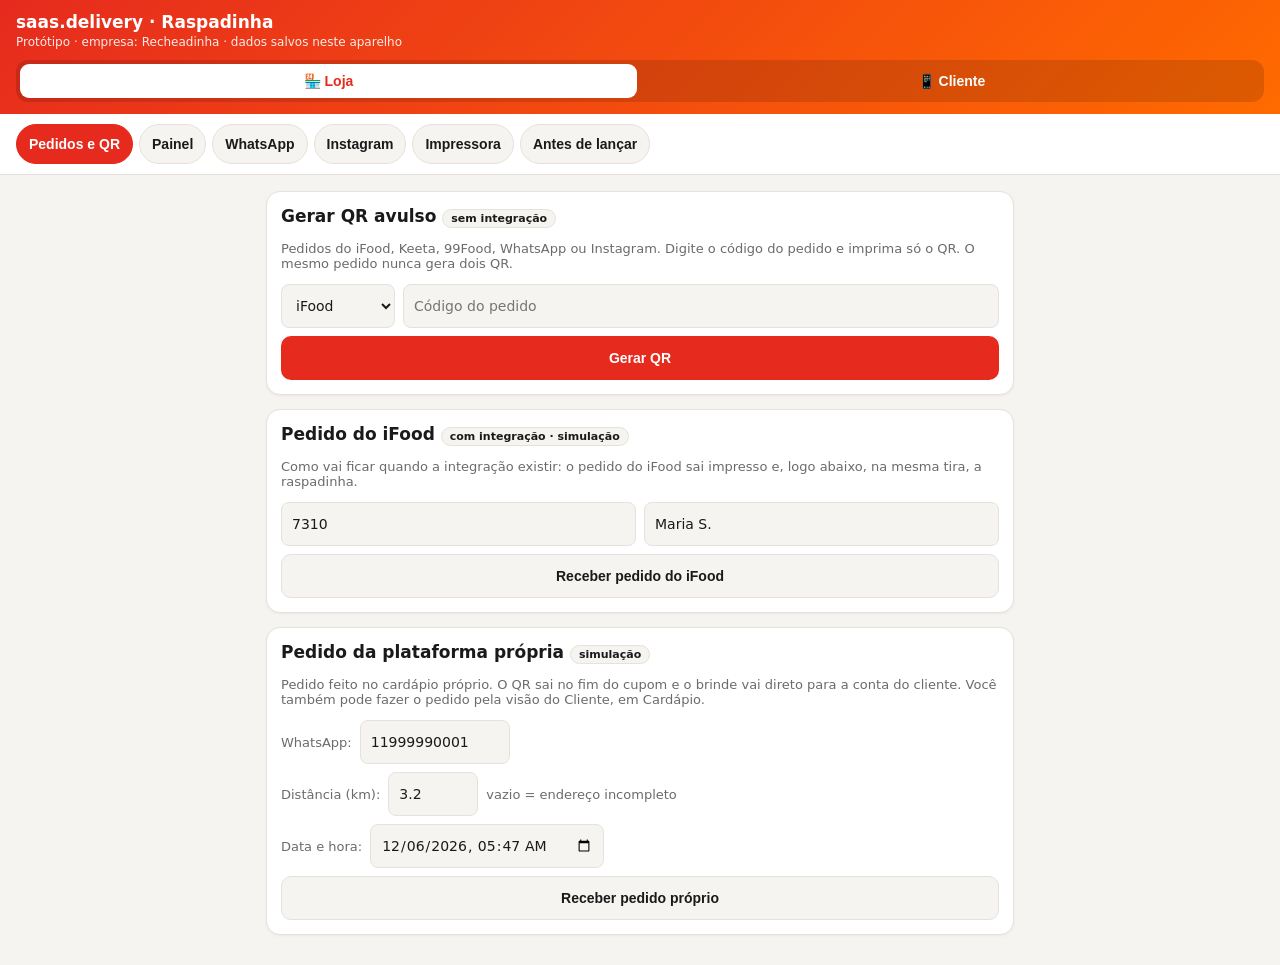
==== commit bd7cc5ca: "Raspadinha: separa do controle de vendas Volta raspadinha.html para a versão anterior à mistura com " ====
--- a/raspadinha/raspadinha.html
+++ b/raspadinha/raspadinha.html
@@ -130,27 +130,6 @@
 #toast.on{opacity:1;transform:translate(-50%,0)}
 body.cli #toast{bottom:96px}
 @media (prefers-reduced-motion:reduce){*,*::before,*::after{transition:none!important;animation:none!important;scroll-behavior:auto!important}}
-/* ===== operação: vender, clientes, produtos ===== */
-.lbl{display:block;font-size:13px;color:var(--muted);margin:10px 0 4px}
-.chips{display:flex;gap:6px;flex-wrap:wrap}
-.chip{border:1px solid var(--line);background:var(--card);color:var(--text);border-radius:20px;padding:8px 12px;font-size:13px;font-weight:600;cursor:pointer;min-height:40px;font-family:inherit}
-.chip.on{background:var(--brand);border-color:var(--brand);color:#fff} .chip.on .muted{color:#fffc}
-#subLoja{position:static;background:var(--bg);border-bottom:0;padding:8px 16px 0;flex-wrap:wrap}
-#navLoja{display:grid;grid-template-columns:repeat(5,1fr);gap:4px;padding:8px}
-#navLoja button{display:flex;flex-direction:column;align-items:center;gap:2px;padding:6px 2px;font-size:12px;border-radius:12px;min-height:54px}
-#navLoja button .ic{font-size:20px;line-height:1}
-.prow input:not(.sw){min-width:0;width:100%}
-.tiles{display:grid;grid-template-columns:repeat(auto-fill,minmax(130px,1fr));gap:8px}
-.tile{position:relative;display:flex;flex-direction:column;gap:4px;text-align:left;border:2px solid var(--line);background:var(--card);color:var(--text);border-radius:12px;padding:10px;min-height:72px;cursor:pointer;font-family:inherit;font-size:14px;transition:transform .08s}
-.tile:active{transform:scale(.96)} .tile.on{border-color:var(--brand);background:#E62B1E0d}
-.tile .qn{position:absolute;top:-8px;right:-8px;background:var(--brand);color:#fff;border-radius:12px;min-width:26px;height:26px;display:flex;align-items:center;justify-content:center;font-weight:700;font-size:13px;padding:0 6px}
-.cli-row{display:flex;justify-content:space-between;gap:8px;align-items:center;width:100%;text-align:left;border:0;border-bottom:1px solid var(--line);background:transparent;color:var(--text);padding:10px 2px;cursor:pointer;font:inherit;min-height:56px}
-.cli-row:last-child{border-bottom:0}
-.prog{height:10px;border-radius:5px;background:var(--bg);border:1px solid var(--line);overflow:hidden} .prog span{display:block;height:100%;background:linear-gradient(90deg,var(--brand2),var(--gold))}
-.prow{display:grid;grid-template-columns:1fr 96px 48px;gap:6px;align-items:center;padding:10px 0;border-bottom:1px solid var(--line)}
-.prow.off>input:not(.sw){opacity:.55}
-.faq{border-bottom:1px solid var(--line);padding:4px 0} .faq summary{cursor:pointer;font-weight:700;padding:10px 0;min-height:24px} .faq[open] summary{color:var(--brand)}
-summary.btn{list-style:none} summary.btn::-webkit-details-marker{display:none}
 #printArea{display:none}
 @media print{
   @page{size:58mm auto;margin:0}
@@ -170,14 +149,14 @@
     <button data-v="cliente">📱 Cliente</button>
   </div>
 </header>
-<nav id="navLoja" aria-label="Navegação da loja">
-  <button data-g="vender"><span class="ic" aria-hidden="true">🧾</span>Vender</button>
-  <button data-g="clientes"><span class="ic" aria-hidden="true">👥</span>Clientes</button>
-  <button data-g="produtos"><span class="ic" aria-hidden="true">🍟</span>Produtos</button>
-  <button data-g="campanhas"><span class="ic" aria-hidden="true">🎁</span>Campanhas</button>
-  <button data-g="mais"><span class="ic" aria-hidden="true">⚙️</span>Mais</button>
+<nav id="navLoja">
+  <button data-t="pedidos" class="on">Pedidos e QR</button>
+  <button data-t="painel">Painel</button>
+  <button data-t="lwhats">WhatsApp</button>
+  <button data-t="linsta">Instagram</button>
+  <button data-t="impressora">Impressora</button>
+  <button data-t="legal">Antes de lançar</button>
 </nav>
-<nav id="subLoja" aria-label="Seções"></nav>
 <nav id="navCliente" style="display:none" aria-label="Navegação do cliente">
   <button data-t="raspa"><span class="ic" aria-hidden="true">🎟️</span>Raspadinha</button>
   <button data-t="cardapio"><span class="ic" aria-hidden="true">🍟</span>Cardápio</button>
@@ -186,163 +165,8 @@
 </nav>
 <main>
 
-<!-- ===================== LOJA: operação do dia a dia [D32–D35] ===================== -->
-<section id="venda">
-  <div class="card">
-    <h2>Lançar venda</h2>
-    <p class="muted" id="vResumoDia" style="margin-top:0"></p>
-    <div id="vAvisoBackup"></div>
-    <label class="lbl" for="vTel">Cliente: WhatsApp ou nome</label>
-    <input id="vTel" list="vTelList" autocomplete="off" placeholder="Ex.: 11 99999-0001 ou Maria" style="width:100%" oninput="vCliente()">
-    <datalist id="vTelList"></datalist>
-    <div id="vCliInfo"></div>
-    <h3>Produtos <span class="muted">(toque para somar)</span></h3>
-    <div class="tiles" id="vTiles"></div>
-    <div id="vItens"></div>
-    <h3>Por onde comprou</h3>
-    <div class="chips" id="vCanais"></div>
-    <details class="mt"><summary class="muted">Mais detalhes (data, pagamento, observação)</summary>
-      <div class="row mt"><span class="muted">Data e hora:</span><input id="vData" type="datetime-local"><span class="muted">vazio = agora</span></div>
-      <div class="row mt"><span class="muted">Pagamento:</span><select id="vPag"><option value="">—</option><option>Pix</option><option>Dinheiro</option><option>Cartão</option><option>Pago no app</option></select></div>
-      <input id="vObs" class="mt" placeholder="Observação (opcional)" style="width:100%">
-    </details>
-    <label class="muted mt" style="display:flex;gap:8px;align-items:center"><input type="checkbox" id="vQr"> Imprimir cupom com raspadinha</label>
-    <button class="btn full mt" onclick="lancarVenda()">Salvar venda</button>
-    <div id="vMsg"></div>
-  </div>
-</section>
-
-<section id="clientes">
-  <div class="card" id="cliListaCard">
-    <h2>Clientes <span class="tag" id="cliCount"></span></h2>
-    <input id="cliBusca" type="search" placeholder="🔎 Buscar por nome ou WhatsApp" oninput="renderClientes()" style="width:100%">
-    <div class="chips mt" id="cliFiltros"></div>
-    <div class="row mt"><span class="muted">Ordenar:</span><select id="cliOrdem" onchange="cliOrdem=this.value;renderClientes()"><option value="recentes">Compraram por último</option><option value="compras">Quem mais gasta</option><option value="pedidos">Mais pedidos</option><option value="nome">Nome (A-Z)</option></select></div>
-    <div id="cliLista" class="mt"></div>
-    <details class="mt" id="cliNovoBox"><summary class="btn alt full">+ Cadastrar cliente</summary>
-      <div class="row mt"><input id="ncTel" inputmode="tel" placeholder="WhatsApp com DDD" style="flex:1;min-width:150px"><input id="ncNome" placeholder="Nome" style="flex:1;min-width:150px"></div>
-      <button class="btn full mt" onclick="novoCliente()">Salvar cliente</button><div id="ncMsg"></div>
-    </details>
-  </div>
-  <div class="card" id="cliFicha" style="display:none"></div>
-  <div class="card">
-    <h2>⭐ Brinde de fidelidade</h2>
-    <div class="tg"><span>Dar brinde automático por meta</span><input type="checkbox" class="sw" id="fidAtivo" onchange="setFid('ativo',this.checked)"></div>
-    <div class="row mt"><span class="muted">A cada</span><input type="number" min="1" id="fidMeta" style="width:80px" onchange="setFid('meta',Math.max(1,+this.value||1))">
-      <select id="fidTipo" onchange="setFid('tipo',this.value)"><option value="pedidos">pedidos</option><option value="valor">reais em produtos</option></select></div>
-    <div class="row mt"><span class="muted">o cliente ganha:</span><select id="fidPremio" onchange="setFid('premioId',+this.value)"></select></div>
-    <p class="muted">Conta a partir do último brinde de fidelidade. É uma meta fixa, sem sorte [D01][D32]: todo mundo que chega lá ganha. O brinde vai para a conta do cliente e ele é avisado no WhatsApp.</p>
-    <h3>Perto de ganhar</h3>
-    <div id="fidPerto"></div>
-  </div>
-</section>
-
-<section id="produtos">
-  <div class="card">
-    <h2>Novo produto</h2>
-    <div class="row"><input id="npNome" placeholder="Nome (ex.: Batata de calabresa)" style="flex:2;min-width:180px">
-      <input id="npPreco" inputmode="decimal" placeholder="Preço (ex.: 34,90)" style="flex:1;min-width:110px">
-      <input id="npCat" list="catList" placeholder="Categoria (ex.: Batatas)" style="flex:1;min-width:120px"></div>
-    <datalist id="catList"></datalist>
-    <button class="btn full mt" onclick="addProduto()">Adicionar produto</button>
-    <div id="npMsg"></div>
-  </div>
-  <div class="card">
-    <h2>Produtos <span class="tag" id="prodCount"></span></h2>
-    <input id="prodBusca" type="search" placeholder="🔎 Buscar produto" oninput="renderProdutos()" style="width:100%">
-    <div id="prodLista" class="mt"></div>
-    <p class="muted">Para mudar, é só tocar no nome, no preço ou na categoria e digitar: salva sozinho. Produto que saiu do cardápio: <b>desligue</b> em vez de apagar, assim o histórico das vendas continua certo [D35].</p>
-  </div>
-</section>
-
-<section id="dados">
-  <div class="card">
-    <h2>📥 Trazer da planilha do Google</h2>
-    <ol>
-      <li>Na planilha, selecione as linhas <b>junto com a primeira linha</b> (a dos títulos).</li>
-      <li>Copie (Ctrl+C, ou segure e toque em Copiar no celular).</li>
-      <li>Escolha o que é, cole abaixo e toque em <b>Conferir</b>. Nada é gravado antes de você confirmar.</li>
-    </ol>
-    <div class="row"><span class="muted">Isto é:</span><select id="impTipo"><option value="clientes">Clientes</option><option value="produtos">Produtos</option><option value="vendas">Vendas</option></select></div>
-    <textarea id="impTxt" class="mt" placeholder="Cole aqui as linhas da planilha"></textarea>
-    <div class="row mt"><label class="btn alt sm">Ou escolher arquivo .csv<input type="file" accept=".csv,.tsv,.txt" style="display:none" onchange="impArquivo(this)"></label></div>
-    <button class="btn full mt" onclick="importar()">Conferir</button>
-    <div id="impMsg"></div>
-    <details class="mt"><summary class="muted">Quais títulos de coluna eu uso?</summary>
-      <p class="muted"><b>Clientes:</b> nome · whatsapp · aniversario · bairro · obs<br>
-      <b>Produtos:</b> nome · preco · categoria · ativo<br>
-      <b>Vendas</b> (uma linha por produto vendido): data · whatsapp · nome · produto · quantidade · preco · canal<br>
-      Acentos e maiúsculas não importam ("Preço" ou "preco"). "Telefone" e "celular" também valem como WhatsApp.</p>
-    </details>
-  </div>
-  <div class="card">
-    <h2>📤 Levar para a planilha</h2>
-    <p class="muted">Baixa um arquivo .csv. No Google Sheets: <b>Arquivo → Importar → Fazer upload</b>.</p>
-    <div class="pbar" style="grid-template-columns:repeat(3,1fr)">
-      <button class="btn alt sm" onclick="exportar('clientes')">Clientes</button>
-      <button class="btn alt sm" onclick="exportar('produtos')">Produtos</button>
-      <button class="btn alt sm" onclick="exportar('vendas')">Vendas</button>
-    </div>
-  </div>
-  <div class="card">
-    <h2>💾 Cópia de segurança</h2>
-    <p class="muted">Os dados ficam guardados <b>neste aparelho</b>. Se trocar de celular ou limpar o navegador, eles somem. Baixe uma cópia <b>toda semana</b> e guarde no Google Drive.</p>
-    <p id="bkUltimo"></p>
-    <button class="btn full" onclick="backupBaixar()">Baixar cópia de segurança</button>
-    <label class="btn alt full mt">Restaurar de uma cópia<input type="file" accept=".json" style="display:none" onchange="backupRestaurar(this)"></label>
-    <div id="bkMsg"></div>
-  </div>
-</section>
-
-<section id="ajuda">
-  <div class="card">
-    <h2>❓ Manual rápido</h2>
-    <p class="muted">Toque numa pergunta para ver o passo a passo.</p>
-    <details class="faq" open><summary>Como lanço uma venda?</summary><ol>
-      <li>Toque em <b>🧾 Vender</b>.</li>
-      <li>Digite o <b>WhatsApp</b> do cliente (ou comece a digitar o nome e escolha na lista). Cliente novo: o sistema pede o nome.</li>
-      <li>Toque nos <b>produtos</b>. Cada toque soma 1. Errou? Use o <b>−</b> na lista abaixo.</li>
-      <li>Escolha <b>por onde comprou</b> (balcão, WhatsApp, iFood...).</li>
-      <li>Toque em <b>Salvar venda</b>. Pronto: o histórico do cliente e o brinde de fidelidade se atualizam sozinhos.</li></ol>
-      <p class="muted">Venda de outro dia? Abra "Mais detalhes" e mude a data.</p></details>
-    <details class="faq"><summary>Como cadastro ou corrijo um cliente?</summary><ol>
-      <li>Toque em <b>👥 Clientes</b>.</li>
-      <li>Para um novo: <b>+ Cadastrar cliente</b>, informe WhatsApp e nome e salve. (Ao lançar uma venda para um número novo, ele também é cadastrado.)</li>
-      <li>Para corrigir: busque pelo nome ou número, toque nele, mude o campo. Salva sozinho.</li></ol></details>
-    <details class="faq"><summary>Como vejo o que um cliente mais compra?</summary><ol>
-      <li>Em <b>👥 Clientes</b>, toque no cliente.</li>
-      <li>A ficha mostra: quantos pedidos, quanto já gastou, de quantos em quantos dias compra, <b>os produtos que ele mais compra</b> e todas as compras.</li></ol>
-      <p class="muted">Use os filtros: <b>⭐ Frequentes</b> (3+ pedidos em 30 dias), <b>🎯 Perto do brinde</b>, <b>💤 Sumidos</b> (30+ dias sem comprar, bom para mandar um oi) e <b>🎂 Aniversário no mês</b>.</p></details>
-    <details class="faq"><summary>Como funciona o brinde de fidelidade?</summary><ol>
-      <li>Em <b>👥 Clientes</b>, no cartão <b>⭐ Brinde de fidelidade</b>, escolha a meta: "a cada 5 pedidos" ou "a cada R$ 200 em produtos", e qual brinde ele ganha.</li>
-      <li>Quando o cliente chega na meta, o sistema guarda o brinde na conta dele e avisa no WhatsApp. Você não precisa fazer nada.</li>
-      <li>Quer dar um presente fora da meta? Abra a ficha do cliente e use <b>🎁 Dar brinde agora</b>.</li></ol></details>
-    <details class="faq"><summary>Como cadastro um produto ou mudo o preço?</summary><ol>
-      <li>Toque em <b>🍟 Produtos</b>.</li>
-      <li>Novo: preencha nome, preço e categoria e toque em <b>Adicionar</b>.</li>
-      <li>Mudar preço ou nome: toque no campo e digite. Salva sozinho.</li>
-      <li>Saiu do cardápio: <b>desligue a chave</b> (não apague).</li></ol></details>
-    <details class="faq"><summary>Tenho tudo numa planilha do Google. Como trago?</summary><ol>
-      <li>Toque em <b>⚙️ Mais → Planilha e backup</b>.</li>
-      <li>Na planilha, selecione as linhas com os títulos, copie, cole no campo e toque em <b>Conferir</b>.</li>
-      <li>Confira o resumo (quantos novos, quantos atualizados, linhas com problema) e toque em <b>Importar</b>.</li></ol>
-      <p class="muted">Pode importar de novo depois: quem já existe é atualizado, não duplicado.</p></details>
-    <details class="faq"><summary>Como faço a cópia de segurança?</summary><ol>
-      <li><b>⚙️ Mais → Planilha e backup → Baixar cópia de segurança</b>.</li>
-      <li>Guarde o arquivo no Google Drive. Faça <b>toda semana</b>. O sistema avisa quando passar de 7 dias.</li>
-      <li>Para voltar: <b>Restaurar de uma cópia</b> e escolha o arquivo.</li></ol></details>
-    <details class="faq"><summary>E a raspadinha e o Poste e ganhe?</summary>
-      <p>Ficam em <b>🎁 Campanhas</b>. O <b>Painel</b> mostra "Pronto para lançar?", com o que falta. Em <b>Pedidos e QR</b> você imprime o QR de pedidos de outros apps. Em <b>Instagram</b> está o Poste e ganhe.</p></details>
-    <details class="faq"><summary>Deu algo errado</summary><ul>
-      <li><b>Sumiram os dados:</b> restaure a última cópia de segurança.</li>
-      <li><b>Não acho o cliente:</b> busque só pelos últimos números do WhatsApp.</li>
-      <li><b>Não imprime:</b> veja <b>⚙️ Mais → Impressora</b>.</li>
-      <li><b>Lancei errado:</b> abra a ficha do cliente e toque em <b>Apagar</b> na venda.</li></ul></details>
-  </div>
-</section>
-
 <!-- ===================== LOJA ===================== -->
-<section id="pedidos">
+<section id="pedidos" class="on">
   <div class="card">
     <h2>Gerar QR avulso <span class="tag">sem integração</span></h2>
     <p class="muted">Pedidos do iFood, Keeta, 99Food, WhatsApp ou Instagram. Digite o código do pedido e imprima só o QR. O mesmo pedido nunca gera dois QR.</p>
@@ -786,16 +610,6 @@
    [D30] Por padrão, só pedidos do cardápio próprio participam (contratos dos marketplaces).
    [D31] Sistema real: WhatsApp pela API OFICIAL (Business Platform). Lembretes fora da janela de 24 h
          só com modelo aprovado e opt-in. API não oficial = risco de banimento do número.
-
-   Operação do dia a dia, definido em 26/10/2026 (o foco é ser fácil, não escalar):
-   [D32] Fidelidade por META FIXA: a cada N pedidos ou R$ X em produtos, o cliente ganha o brinde que a
-         loja escolheu. Sem sorte [D01]. Conta a partir do último brinde de fidelidade. Histórico importado
-         conta, mas o brinde só sai numa venda nova (importar não dispara brindes em massa).
-   [D33] A loja pode dar brinde de cortesia a qualquer cliente. Fica na auditoria e no custo de marketing.
-   [D34] Cadastro do cliente: só nome e WhatsApp; aniversário, bairro e observação são opcionais (LGPD:
-         o mínimo necessário). "Excluir cadastro" apaga os dados pessoais e deixa as vendas anônimas.
-   [D35] A planilha do Google entra por copiar/colar ou CSV, sempre com conferência antes de gravar, e sai
-         por CSV. Cópia de segurança em arquivo, com aviso a cada 7 dias. Produto não se apaga: se desliga.
    ===================================================================================== */
 // ================= base =================
 const W=384, DIA=864e5, CHAVE='saasdelivery_raspadinha_v2';   // v2 = mecânica de escolha [D01]; dados da v1 (sorteio) são ignorados
@@ -803,10 +617,9 @@
 const CANAIS=['Próprio','iFood','Keeta','99Food','WhatsApp','Instagram'];
 const WA_LOJA='5511940426722';
 const FRETE_BASE=5, FRETE_KM=1.5;
-const CARDAPIO_INICIAL=[   // [D35] só o ponto de partida: os produtos ficam em S.produtos e são editados na aba Produtos
-  {nome:'Batata recheada de frango',preco:32.9,categoria:'Batatas'},{nome:'Batata recheada de costela',preco:36.9,categoria:'Batatas'},
-  {nome:'Sopa de mandioquinha',preco:24.9,categoria:'Sopas'},{nome:'Refrigerante lata',preco:6,categoria:'Bebidas'},{nome:'Mousse de maracujá',preco:9.9,categoria:'Sobremesas'}];
-const produtosIniciais=()=>CARDAPIO_INICIAL.map((c,i)=>({id:i+1,...c,ativo:true}));
+const cardapio=[
+  {nome:'Batata recheada de frango',preco:32.9},{nome:'Batata recheada de costela',preco:36.9},
+  {nome:'Sopa de mandioquinha',preco:24.9},{nome:'Refrigerante lata',preco:6},{nome:'Mousse de maracujá',preco:9.9}];
 const $=id=>document.getElementById(id);
 const brl=v=>'R$ '+(+v).toFixed(2).replace('.',',');
 const num=v=>(+v).toFixed(2).replace('.',',');
@@ -834,7 +647,6 @@
         faixas:[{min:1000,pct:2},{min:5000,pct:3}], maxPct:20, maxReais:15, minimo:30, validade:15,
         janelaPedidoDias:7, intervaloDias:7, hashtag:'#publi', acumula:true, marketplace:false,   // [D30]
         moldura:true, molduraTexto:'Ganhei desconto da @{perfil} por este post #publi' },        // [D29]
-      fid:{ ativo:true, tipo:'pedidos', meta:5, premioId:2 },          // [D32] meta fixa, sem sorte
       imp:{ nome:'BlueTooth Printer', metodo:'rawbt', corte:true, loja:'RECHEADINHA', site:'recheadinha.delivery', base:'https://recheadinha.delivery/r/' } },
     regras:{versao:1, limiteDia:2},   // [D17] limite diário; [D18] sem regras de repetição; versao = versão da configuração
     premios:[
@@ -843,20 +655,19 @@
       {id:3,nome:'Refrigerante lata',tipo:'produto',estoque:60,custo:3,ativo:true,minimo:0,produtoReq:'Batata recheada de costela'},
       // [D01] brindes NÃO têm peso/probabilidade: o cliente escolhe. [D10] minimo OU produtoReq.
       {id:4,nome:'Frete grátis',tipo:'frete',estoque:null,custo:8,ativo:true,minimo:40,produtoReq:''}],
-    participacoes:{}, historico:{}, carteira:{}, qrPorPedido:{}, pedidosProprios:{}, msgs:[], logs:[],   // pedidosProprios = todas as vendas com cliente identificado
-    produtos:produtosIniciais(), nextProd:CARDAPIO_INICIAL.length+1, clientes:{},                     // [D34][D35]
+    participacoes:{}, historico:{}, carteira:{}, qrPorPedido:{}, pedidosProprios:{}, msgs:[], logs:[],
     insta:{contas:{}, parts:{}, pendentes:[], eventos:[], mundo:{}, midias:{}, janela:{}},   // [D20–D27]
     seqPedido:1040, nextId:5, alertasTeto:{}, offsetDias:0, ticket:null,
-    ui:{view:'loja', tab:'venda'} };
+    ui:{view:'loja', tab:'pedidos'} };
 }
 function carregar(){ try{ const j=localStorage.getItem(CHAVE); if(j){ const o=JSON.parse(j); if(o&&o.v===2) return migrar(o); } }catch(e){} return null; }
 function migrar(o){ const b=estadoInicial(); o.cfg.insta||=b.cfg.insta; o.insta||=b.insta; o.pedidosProprios||={};
   if(o.cfg.insta.acoes.seguir) o.cfg.insta.acoes=b.cfg.insta.acoes;            // [D23] versão antiga pagava por seguir
   for(const k in b.cfg.insta) if(!(k in o.cfg.insta)) o.cfg.insta[k]=b.cfg.insta[k];
-  o.insta.janela||={}; o.produtos||=b.produtos; o.nextProd||=b.nextProd; o.clientes||={}; o.cfg.fid||=b.cfg.fid; return o; }   // dados salvos antes do Poste e ganhe
+  o.insta.janela||={}; return o; }   // dados salvos antes do Poste e ganhe
 function salvar(){ try{ localStorage.setItem(CHAVE,JSON.stringify(S)); }catch(e){} }
 let S=carregar()||estadoInicial();
-let clienteTel=null, carrinho={}, brindeSel=null, bleDev=null, cardapio=[];
+let clienteTel=null, carrinho={}, brindeSel=null, bleDev=null;
 
 function audit(t){ S.logs.unshift(dataHora(agora())+' · '+t); if(S.logs.length>300) S.logs.length=300; renderLog(); salvar(); }
 function msgCliente(tel,texto){ S.msgs.push({para:'cliente',tel,texto,quando:agora()}); renderWhats(); salvar(); }
@@ -1031,8 +842,7 @@
   const itens=[{nome:'Batata recheada de costela',preco:36.9,qtd:1},{nome:'Sopa de mandioquinha',preco:24.9,qtd:1}];
   const frete=dist!=null?freteTaxa(dist):null, sub=61.8;
   const r=criarParticipacao('Próprio',numero,tel,dist,ms,numero);
-  S.pedidosProprios[numero]={numero,tel,quando:ms,itens:itens.map(i=>({nome:i.nome,preco:i.preco,qtd:i.qtd})),sub,total:sub+(frete||0),canal:'Cardápio'};   // [D21]
-  garantirCliente(tel); fidChecar(tel);
+  S.pedidosProprios[numero]={tel,quando:ms};                          // [D21] pedido que dá direito ao Poste e ganhe
   const t={tipo:'proprio',numero,canal:'Próprio',cliente:tel,itens,frete,dist,brinde:null,total:sub+(frete||0),pagamento:'Pix (pago)',quando:ms,token:r.token||null,semQr:r.motivo||null};
   if(r.motivo) aviso('warn','Pedido impresso sem QR: '+esc(r.motivo)+'.'); else aviso('ok','Pedido próprio recebido, com o QR no fim do cupom.');
   mostrarTicket(t,'Pedido próprio '+numero);
@@ -1246,7 +1056,7 @@
   if(p.status!=='aguardando WhatsApp') return show('wMsg','warn','Este brinde já foi guardado.');
   msgLoja('💬 Mensagem de '+fim4(tel)+': "'+textoWa(p)+'". Brinde guardado automaticamente.');
   (S.historico[tel]||=[]).push({premioId:p.premio.id,data:diaStr(agora())});
-  garantirCliente(tel); creditar(p,tel); render();
+  creditar(p,tel); render();
   $('posRaspa').innerHTML=resultadoHtml(p);
 }
 function iniciarRaspagem(onDone){
@@ -1321,13 +1131,9 @@
       '<span style="color:var(--warn)">'+(c.sub<=0?'Adicione produtos ao pedido.':c.sub<d.minimo?'faltam '+brl(d.minimo-c.sub)+' para usar':'não acumula com o brinde da raspadinha')+'</span>')+'</div>';
   // UX: atalho de recompra (o que mais traz pedido de volta), só com o carrinho vazio
   const ult=clienteTel&&!c.itens.length&&Object.values(S.pedidosProprios).filter(x=>x.tel===clienteTel&&x.itens&&x.itens.length).sort((a,b)=>b.quando-a.quando)[0];
-  const fp=fidPremio(); if(clienteTel&&S.cfg.fid.ativo&&fp){ const pr=fidProgresso(clienteTel);
-    g+='<div class="mt"><span class="muted">⭐ '+(pr.falta>0?fidFaltaTxt(pr):'Meta batida')+' para ganhar <b>'+esc(fp.nome)+'</b></span><div class="prog mt"><span style="width:'+pr.pct+'%"></span></div></div>'; }
-  const ultOk=ult?ult.itens.filter(x=>cardapio.some(p=>p.nome===x.nome)):[];   // só o que ainda está no cardápio
-  if(ultOk.length) g='<button class="btn alt full" onclick="repetirPedido()">🔁 Pedir de novo: '+esc(ultOk.map(x=>x.qtd+'x '+x.nome).join(', '))+'</button>'+g;
+  if(ult) g='<button class="btn alt full" onclick="repetirPedido()">🔁 Pedir de novo: '+esc(ult.itens.map(x=>x.qtd+'x '+x.nome).join(', '))+'</button>'+g;
   $('giftBox').innerHTML=g;
-  let catAnt=null;
-  $('menuBox').innerHTML=cardapio.map((x,i)=>[x,i]).sort((a,b)=>norm(a[0].categoria).localeCompare(norm(b[0].categoria))).map(([x,i])=>(x.categoria!==catAnt?(catAnt=x.categoria,'<h3>'+esc(x.categoria||'Outros')+'</h3>'):'')+'<div class="item"><span>'+esc(x.nome)+'<br><span class="muted">'+brl(x.preco)+'</span></span><span class="qty"><button onclick="mudaQtd('+i+',-1)">−</button><b>'+(carrinho[i]||0)+'</b><button onclick="mudaQtd('+i+',1)">+</button></span></div>').join('');
+  $('menuBox').innerHTML=cardapio.map((x,i)=>'<div class="item"><span>'+esc(x.nome)+'<br><span class="muted">'+brl(x.preco)+'</span></span><span class="qty"><button onclick="mudaQtd('+i+',-1)">−</button><b>'+(carrinho[i]||0)+'</b><button onclick="mudaQtd('+i+',1)">+</button></span></div>').join('');
   const b=disp.find(x=>x.id===brindeSel), ap=b&&condOk(b,c).ok?b:null;
   const frete=c.dist!=null?freteTaxa(c.dist):null, freteCob=ap&&ap.tipo==='frete'?0:(frete||0);
   let r=c.itens.map(x=>'<div class="tl"><span>'+x.qtd+'x '+esc(x.nome)+'</span><span>'+brl(x.preco*x.qtd)+'</span></div>').join('')||'<span class="muted">Carrinho vazio.</span>';
@@ -1354,9 +1160,7 @@
     msgLoja('🧾 Pedido '+numero+' com brinde da raspadinha: '+ap.nome+'. Conferir na entrega!'); }
   if(dv>0||ap) checarTeto();
   const r=criarParticipacao('Próprio',numero,clienteTel,c.dist,agora(),numero);
-  S.pedidosProprios[numero]={numero,tel:clienteTel,quando:agora(),itens:c.itens.map(x=>({nome:x.nome,preco:x.preco,qtd:x.qtd})),sub:c.sub,
-    total:c.sub-dv+(ap&&ap.tipo==='frete'?0:frete),canal:'Cardápio'};   // [D21] + histórico do cliente
-  garantirCliente(clienteTel); fidChecar(clienteTel);
+  S.pedidosProprios[numero]={tel:clienteTel,quando:agora(),itens:c.itens.map(x=>({nome:x.nome,qtd:x.qtd}))};   // [D21] + "pedir de novo"
   const t={tipo:'proprio',numero,canal:'Próprio',cliente:clienteTel,itens:c.itens,frete,dist:c.dist,brinde:ap?{nome:ap.nome,tipo:ap.tipo}:null,
     desconto:dv>0?{pct:d.pct,valor:dv}:null,total:c.sub-dv+(ap&&ap.tipo==='frete'?0:frete),pagamento:'Pix (pago)',quando:agora(),token:r.token||null,semQr:r.motivo||null};
   carrinho={}; brindeSel=null;
@@ -1413,7 +1217,6 @@
     return {chave:p.canal+'|'+p.pedido,txt:p.pedido}; }
   const n='#'+r.replace(/^#/,''), pp=S.pedidosProprios[n];
   if(pp){ if(pp.tel!==tel) return {erro:'Este pedido está ligado a outro WhatsApp.'};
-    if(MARKET.includes(pp.canal)&&!S.cfg.insta.marketplace) return {erro:'O Poste e ganhe vale para pedidos feitos no nosso cardápio ('+S.cfg.imp.site+').'};
     if(velho(pp.quando)) return {erro:'Este pedido tem mais de '+jan+' dias. Vale para pedidos recentes.'};
     return {chave:'Próprio|'+n,txt:n}; }
   return {erro:'Não achei esse pedido. Use o código impresso abaixo do QR ou o número do pedido do cardápio.'};
@@ -1433,7 +1236,7 @@
   const aberta=igAberta(user); if(aberta&&aberta.status==='aguardando story') return {erro:'Você já tem uma participação aberta (pedido '+aberta.pedidoTxt+'). É só postar o story: o sistema confere sozinho.'};
   const ult=Object.values(I.parts).filter(p=>p.tel===tel&&p.liberadoEm).map(p=>p.liberadoEm).sort((a,b)=>b-a)[0];
   if(ult&&agora()-ult<c.intervaloDias*DIA) return {erro:'Você ganhou um desconto do Instagram há pouco. Dá para participar de novo a partir de '+dataBR(ult+c.intervaloDias*DIA)+'.'};
-  I.contas[tel]||={user,igsid:null,desde:agora()}; garantirCliente(tel);
+  I.contas[tel]||={user,igsid:null,desde:agora()};
   const pt={id:tokenSeguro(6),tel,user,pedido:ped.chave,pedidoTxt:ped.txt,acoes:{story:false,feed:false},segue:null,
     seguidores:0,igsid:I.contas[tel].igsid,status:'aguardando story',pct:0,cupomId:null,criado:agora(),provas:[],avisado:false};
   I.parts[pt.id]=pt;
@@ -1621,286 +1424,6 @@
   $('igDm').innerHTML=dm.map(m=>'<div class="bub'+(m.de==='loja'?'':' c')+'"><small>'+(m.de==='loja'?'@'+esc(c.perfil)+' → @'+esc(m.user):'@'+esc(m.user))+' · '+dataHora(m.quando)+'</small>'+waFmt(m.texto)+'</div>').join('')||'<span class="muted">Nenhuma mensagem.</span>';
 }
 
-// ================= Operação: vendas, clientes, produtos, fidelidade, planilha [D32–D35] =================
-// Feito para quem nunca usou sistema: tudo salva sozinho, nada some sem confirmação.
-const norm=s=>String(s??'').trim().toLowerCase().normalize('NFD').replace(/[̀-ͯ]/g,'');
-const parseBR=v=>{ let s=String(v??'').trim().replace(/R\$|\s/g,''); if(!s) return NaN; if(s.includes(',')) s=s.replace(/\./g,'').replace(',','.'); const n=+s; return isFinite(n)?n:NaN; };
-const soTel=v=>String(v??'').replace(/\D/g,'').replace(/^55(?=\d{10,11}$)/,'');
-const telOk=t=>t.length>=10&&t.length<=11;
-const isoBR=s=>s?s.split('-').reverse().join('/'):'';
-const MARKET=['iFood','Keeta','99Food'];
-const VCANAIS=['Balcão','WhatsApp','Instagram','iFood','Keeta','99Food'];
-function syncCardapio(){ cardapio=S.produtos.filter(p=>p.ativo); carrinho={}; }
-const vendasDe=tel=>Object.values(S.pedidosProprios).filter(v=>v.tel===tel).sort((a,b)=>b.quando-a.quando);
-function nomeCliente(tel){ const c=S.clientes[tel]; return c&&c.nome?c.nome:'Cliente '+fim4(tel); }
-function garantirCliente(tel,nome){ const c=(S.clientes[tel]||={tel,nome:'',nasc:'',bairro:'',obs:'',criado:agora()}); if(nome&&!c.nome) c.nome=nome; return c; }
-function resumoCliente(tel){
-  const vs=vendasDe(tel), total=vs.reduce((s,v)=>s+(v.total??v.sub??0),0), qt={};
-  vs.forEach(v=>(v.itens||[]).forEach(i=>qt[i.nome]=(qt[i.nome]||0)+i.qtd));
-  const ult=vs[0]?.quando, pri=vs[vs.length-1]?.quando;
-  return {vs,n:vs.length,total,ticket:vs.length?total/vs.length:0,top:Object.entries(qt).sort((a,b)=>b[1]-a[1]),ult,
-    dias:ult!=null?Math.max(0,Math.floor((agora()-ult)/DIA)):null, freq:vs.length>1?Math.round((ult-pri)/DIA/(vs.length-1)):null};
-}
-const haDias=d=>d==null?'nunca comprou':d===0?'hoje':d===1?'ontem':'há '+d+' dias';
-
-// ---- fidelidade: meta fixa, sem sorte [D32] ----
-function fidProgresso(tel){
-  const f=S.cfg.fid, desde=(S.clientes[tel]||{}).fidDesde||0, vs=vendasDe(tel).filter(v=>v.quando>desde);
-  const atual=f.tipo==='pedidos'?vs.length:vs.reduce((s,v)=>s+(v.sub||0),0);
-  return {atual,vs,meta:f.meta,falta:Math.max(0,f.meta-atual),pct:Math.min(100,f.meta>0?atual/f.meta*100:0)};
-}
-const fidPremio=()=>S.premios.find(p=>p.id===S.cfg.fid.premioId);
-const fidFaltaTxt=pr=>S.cfg.fid.tipo==='pedidos'?(pr.falta===1?'falta 1 pedido':'faltam '+pr.falta+' pedidos'):'faltam '+brl(pr.falta);
-// SERVIDOR — chamado a cada venda nova (não na importação: histórico conta, mas o brinde só sai numa venda nova)
-function fidChecar(tel){
-  const f=S.cfg.fid; if(!f.ativo||!(f.meta>0)) return null;
-  const pr=fidProgresso(tel); if(pr.atual<f.meta) return null;
-  const x=fidPremio();
-  if(!x||!x.ativo||(x.estoque!==null&&x.estoque<=0)){ msgLoja('⭐ '+nomeCliente(tel)+' chegou na meta de fidelidade, mas o brinde escolhido está indisponível. Troque o brinde em Clientes.'); return null; }
-  garantirCliente(tel).fidDesde=Math.max(...pr.vs.map(v=>v.quando));
-  return darBrinde(tel,x,'fidelidade');
-}
-// [D33] brinde por fidelidade ou cortesia: entra na conta como os da raspadinha (custo no marketing, baixa no estoque)
-function darBrinde(tel,x,origem){
-  if(x.estoque!==null) x.estoque--;
-  const b={id:tokenSeguro(8),token:null,origem,premioId:x.id,nome:x.nome,tipo:x.tipo,custo:x.custo,minimo:x.minimo,produtoReq:x.produtoReq,
-    validade:addDias(S.cfg.validadePremio),status:'disponivel',lembretes:0};
-  (S.carteira[tel]||=[]).push(b); garantirCliente(tel);
-  msgCliente(tel,(origem==='fidelidade'?'⭐ Obrigado por ser cliente fiel da Recheadinha! Você ganhou um(a) *':'🎁 Um presente da Recheadinha para você: *')+b.nome+'*. Ele vai junto no próximo pedido pelo cardápio. 🧡\n\n_Vale para '+condicaoTxt(b)+', até '+dataBR(b.validade)+'._');
-  msgLoja((origem==='fidelidade'?'⭐ ':'🎁 ')+nomeCliente(tel)+' ganhou '+b.nome+(origem==='fidelidade'?' (meta de fidelidade).':' (cortesia).'));
-  audit('Brinde '+b.nome+' para '+nomeCliente(tel)+' ('+origem+')');
-  checarTeto(); return b;
-}
-function setFid(k,v){ S.cfg.fid[k]=v; audit('Fidelidade: '+k+' = '+v); render(); }
-
-// ---- Vender ----
-let vCarrinho={}, vCanal=null;
-function vSoma(id,d){ vCarrinho[id]=Math.max(0,(vCarrinho[id]||0)+d); if(!vCarrinho[id]) delete vCarrinho[id]; renderVenda(); }
-function vCliente(){
-  const t=soTel($('vTel').value), box=$('vCliInfo');
-  if(!telOk(t)){ box.innerHTML=t.length>3&&!/\D/.test($('vTel').value.replace(/[\s()+-]/g,''))?'<p class="muted">Continue digitando o número com DDD.</p>':''; return; }
-  const c=S.clientes[t];
-  if(!c){ box.innerHTML='<div class="msg info">Cliente novo. Nome: <input id="vNome" placeholder="Nome do cliente" style="width:100%;margin-top:6px"></div>'; return; }
-  const r=resumoCliente(t), pr=fidProgresso(t), br=(S.carteira[t]||[]).filter(b=>b.status==='disponivel'&&agora()<=b.validade);
-  box.innerHTML='<div class="msg ok"><b>✓ '+esc(nomeCliente(t))+'</b> · '+r.n+' pedido(s) · '+haDias(r.dias)+
-    (r.top[0]?'<br>Mais compra: <b>'+esc(r.top[0][0])+'</b>':'')+
-    (S.cfg.fid.ativo&&fidPremio()?'<br>⭐ Fidelidade: '+fidFaltaTxt(pr)+' para '+esc(fidPremio().nome):'')+
-    (br.length?'<br>🎁 Tem '+br.length+' brinde(s) guardado(s): '+esc(br.map(b=>b.nome).join(', ')):'')+'</div>';
-}
-function renderVenda(){
-  const hoje=diaStr(agora()), vh=Object.values(S.pedidosProprios).filter(v=>diaStr(v.quando)===hoje);
-  $('vResumoDia').textContent='Hoje: '+vh.length+' venda(s) · '+brl(vh.reduce((s,v)=>s+(v.total??v.sub??0),0));
-  const ub=S.ui.ultimoBackup; $('vAvisoBackup').innerHTML=!ub||agora()-ub>7*DIA?'<div class="msg warn">💾 Faz '+(ub?Math.floor((agora()-ub)/DIA)+' dias':'tempo')+' sem cópia de segurança. <button class="btn alt sm" onclick="irView(\'loja\',\'dados\')">Fazer agora</button></div>':'';
-  $('vTelList').innerHTML=Object.values(S.clientes).map(c=>'<option value="'+esc(c.tel)+'">'+esc(nomeCliente(c.tel))+'</option>').join('');
-  vCanal||=S.ui.vCanal||'Balcão';
-  $('vTiles').innerHTML=cardapio.map(p=>'<button class="tile'+(vCarrinho[p.id]?' on':'')+'" onclick="vSoma('+p.id+',1)"><b>'+esc(p.nome)+'</b><span class="muted">'+brl(p.preco)+'</span>'+(vCarrinho[p.id]?'<span class="qn">'+vCarrinho[p.id]+'</span>':'')+'</button>').join('')||'<p class="muted">Nenhum produto ativo. Cadastre em 🍟 Produtos.</p>';
-  const its=vItensLista(), tot=its.reduce((s,i)=>s+i.preco*i.qtd,0);
-  $('vItens').innerHTML=its.length?'<div class="gift">'+its.map(i=>'<div class="item"><span>'+esc(i.nome)+'<br><span class="muted">'+brl(i.preco*i.qtd)+'</span></span><span class="qty"><button aria-label="Tirar um" onclick="vSoma('+i.id+',-1)">−</button><b>'+i.qtd+'</b><button aria-label="Somar um" onclick="vSoma('+i.id+',1)">+</button></span></div>').join('')+
-    '<div class="tl" style="font-size:17px;margin-top:8px"><b>Total</b><b>'+brl(tot)+'</b></div></div>':'';
-  $('vCanais').innerHTML=VCANAIS.map(c=>'<button class="chip'+(c===vCanal?' on':'')+'" aria-pressed="'+(c===vCanal)+'" onclick="vCanal=\''+c+'\';S.ui.vCanal=vCanal;renderVenda()">'+c+'</button>').join('');
-}
-function vItensLista(){ return Object.entries(vCarrinho).map(([id,q])=>{ const p=S.produtos.find(x=>x.id===+id); return p&&{id:p.id,nome:p.nome,preco:p.preco,qtd:q}; }).filter(Boolean); }
-// SERVIDOR — POST /vendas
-function lancarVenda(){
-  const tel=soTel($('vTel').value); if(!telOk(tel)) return show('vMsg','err','Informe o WhatsApp do cliente com DDD (ou escolha um nome da lista).');
-  const its=vItensLista(); if(!its.length) return show('vMsg','err','Toque nos produtos para colocar na venda.');
-  const novo=!S.clientes[tel], nome=$('vNome')?$('vNome').value.trim():'';
-  if(novo&&!nome) return show('vMsg','err','Cliente novo: escreva o nome dele.');
-  garantirCliente(tel,nome);
-  const quando=$('vData').value?new Date($('vData').value).getTime():agora(), sub=its.reduce((s,i)=>s+i.preco*i.qtd,0), numero='#'+(++S.seqPedido);
-  const itens=its.map(i=>({nome:i.nome,preco:i.preco,qtd:i.qtd}));
-  S.pedidosProprios[numero]={numero,tel,quando,itens,sub,total:sub,canal:vCanal,pagamento:$('vPag').value,obs:$('vObs').value.trim(),origem:'manual'};
-  audit('Venda '+numero+': '+nomeCliente(tel)+' · '+brl(sub)+' · '+vCanal);
-  const ganhou=fidChecar(tel);
-  vCarrinho={}; $('vTel').value=''; $('vData').value=''; $('vPag').value=''; $('vObs').value=''; $('vCliInfo').innerHTML='';
-  if($('vQr').checked){
-    const cq=MARKET.includes(vCanal)||vCanal==='WhatsApp'||vCanal==='Instagram'?vCanal:'Próprio', r=criarParticipacao(cq,numero,tel,null,quando,numero);
-    irView('loja','pedidos');
-    mostrarTicket({tipo:'proprio',numero,canal:cq,cliente:tel,itens,frete:null,dist:null,brinde:null,total:sub,pagamento:$('vPag').value||'—',quando,token:r.token||null,semQr:r.motivo||null},'Venda '+numero);
-  } else show('vMsg','ok','Venda '+numero+' salva para <b>'+esc(nomeCliente(tel))+'</b> ('+brl(sub)+').'+(ganhou?'<br>⭐ Bateu a meta de fidelidade: ganhou <b>'+esc(ganhou.nome)+'</b>!':'')+
-    ' <button class="btn alt sm" onclick="abrirCliente(\''+tel+'\')">Ver cliente</button>');
-  toast('Venda '+numero+' salva ✓'); if(ganhou) comemorar();
-  render();
-}
-function irVenda(tel){ irView('loja','venda'); $('vTel').value=tel; vCliente(); }
-
-// ---- Clientes ----
-let cliFiltro='todos', cliAberto=null, cliOrdem='recentes';
-const FILTROS_CLI=[['todos','Todos'],['frequentes','⭐ Frequentes'],['perto','🎯 Perto do brinde'],['sumidos','💤 Sumidos'],['niver','🎂 Aniversário no mês']];
-function cliPassa(k,x){
-  const mes=String(new Date(agora()).getMonth()+1).padStart(2,'0');
-  return k==='todos'||(k==='frequentes'&&x.r.vs.filter(v=>agora()-v.quando<=30*DIA).length>=3)||
-    (k==='perto'&&S.cfg.fid.ativo&&x.f.atual>0&&x.f.pct>=60)||(k==='sumidos'&&x.r.dias!=null&&x.r.dias>30)||(k==='niver'&&x.c.nasc&&x.c.nasc.slice(5,7)===mes);
-}
-function renderClientes(){
-  const todos=Object.values(S.clientes).map(c=>({c,r:resumoCliente(c.tel),f:fidProgresso(c.tel)}));
-  $('cliCount').textContent=todos.length;
-  $('cliFiltros').innerHTML=FILTROS_CLI.map(([k,n])=>'<button class="chip'+(k===cliFiltro?' on':'')+'" aria-pressed="'+(k===cliFiltro)+'" onclick="cliFiltro=\''+k+'\';renderClientes()">'+n+' <span class="muted">'+todos.filter(x=>cliPassa(k,x)).length+'</span></button>').join('');
-  const q=norm($('cliBusca').value), qd=q.replace(/\D/g,'');
-  const ord={recentes:(a,b)=>(b.r.ult??-1)-(a.r.ult??-1),compras:(a,b)=>b.r.total-a.r.total,pedidos:(a,b)=>b.r.n-a.r.n,nome:(a,b)=>norm(nomeCliente(a.c.tel)).localeCompare(norm(nomeCliente(b.c.tel)))}[cliOrdem];
-  const ls=todos.filter(x=>cliPassa(cliFiltro,x)&&(!q||norm(x.c.nome).includes(q)||(qd&&x.c.tel.includes(qd)))).sort(ord);
-  $('cliLista').innerHTML=ls.map(x=>'<button class="cli-row" onclick="abrirCliente(\''+x.c.tel+'\')"><span><b>'+esc(nomeCliente(x.c.tel))+'</b> <span class="muted">'+fim4(x.c.tel)+'</span><br><span class="muted">'+x.r.n+' pedido(s) · '+brl(x.r.total)+' · '+haDias(x.r.dias)+'</span></span><span aria-hidden="true">›</span></button>').join('')||
-    '<p class="muted">'+(todos.length?'Ninguém encontrado com esse filtro.':'Nenhum cliente ainda. Lance uma venda ou cadastre abaixo.')+'</p>';
-  // fidelidade
-  const f=S.cfg.fid; $('fidAtivo').checked=f.ativo; $('fidMeta').value=f.meta; $('fidTipo').value=f.tipo;
-  $('fidPremio').innerHTML=S.premios.filter(p=>p.ativo).map(p=>'<option value="'+p.id+'"'+(p.id===f.premioId?' selected':'')+'>'+esc(p.nome)+(p.estoque===0?' (esgotado)':'')+'</option>').join('');
-  const perto=todos.filter(x=>x.f.atual>0).sort((a,b)=>b.f.pct-a.f.pct).slice(0,5);
-  $('fidPerto').innerHTML=!f.ativo?'<p class="muted">Desligado.</p>':perto.map(x=>'<div class="ck"><span style="flex:1"><b>'+esc(nomeCliente(x.c.tel))+'</b> <span class="muted">'+(x.f.falta>0?fidFaltaTxt(x.f):'ganha na próxima venda')+'</span><div class="prog mt" role="progressbar" aria-valuenow="'+Math.round(x.f.pct)+'" aria-valuemin="0" aria-valuemax="100"><span style="width:'+x.f.pct+'%"></span></div></span></div>').join('')||'<p class="muted">Ninguém ainda.</p>';
-  renderFicha();
-}
-function abrirCliente(tel){ cliAberto=tel; if(S.ui.tab!=='clientes') irView('loja','clientes'); renderClientes(); window.scrollTo(0,0); }
-function fecharCliente(){ cliAberto=null; renderClientes(); }
-function renderFicha(){
-  const fc=$('cliFicha'), c=cliAberto&&S.clientes[cliAberto];
-  $('cliListaCard').style.display=c?'none':''; fc.style.display=c?'':'none'; if(!c) return;
-  const t=c.tel, r=resumoCliente(t), f=fidProgresso(t), fp=fidPremio(), mx=r.top[0]?r.top[0][1]:1;
-  const br=(S.carteira[t]||[]).slice().reverse(), prem=S.premios.filter(p=>p.ativo&&(p.estoque===null||p.estoque>0));
-  const campo=(k,lbl,tipo)=>'<label class="lbl">'+lbl+'</label><input '+(tipo?'type="'+tipo+'" ':'')+'value="'+esc(c[k]||'')+'" style="width:100%" onchange="editCliente(\''+k+'\',this.value)">';
-  fc.innerHTML='<button class="btn alt sm" onclick="fecharCliente()">‹ Voltar à lista</button>'+
-    '<h2 class="mt">'+esc(nomeCliente(t))+'</h2>'+
-    '<div class="row"><a class="btn sm" style="display:inline-flex;align-items:center" href="https://wa.me/55'+t+'" target="_blank" rel="noopener">💬 WhatsApp</a><button class="btn alt sm" onclick="irVenda(\''+t+'\')">🧾 Lançar venda</button></div>'+
-    '<div class="kpis mt">'+[['Pedidos',r.n],['Já gastou',brl(r.total)],['Ticket médio',brl(r.ticket)],['Última compra',haDias(r.dias)],['Compra a cada',r.freq!=null?'~'+r.freq+' dias':'—']].map(k=>'<div class="kpi"><span class="muted">'+k[0]+'</span><b>'+k[1]+'</b></div>').join('')+'</div>'+
-    (S.cfg.fid.ativo&&fp?'<h3>⭐ Fidelidade</h3><p class="muted" style="margin:0 0 6px">'+(f.falta>0?fidFaltaTxt(f):'Bateu a meta: ganha na próxima venda')+' para ganhar <b>'+esc(fp.nome)+'</b></p><div class="prog"><span style="width:'+f.pct+'%"></span></div>':'')+
-    '<h3>Mais compra</h3>'+(r.top.slice(0,5).map(([n,q])=>'<div class="tl"><span>'+esc(n)+'</span><b>'+q+'x</b></div><div class="bar" style="height:8px;margin:2px 0 8px"><span style="width:'+(q/mx*100)+'%;background:var(--brand2)"></span></div>').join('')||'<p class="muted">Sem compras ainda.</p>')+
-    '<h3>🎁 Brindes</h3>'+(br.map(b=>'<div class="tl"><span>'+esc(b.nome)+' <span class="muted">('+esc(b.origem||'raspadinha')+')</span></span><span class="muted">'+esc(b.status)+(b.status==='disponivel'?' até '+dataBR(b.validade):'')+'</span></div>').join('')||'<p class="muted">Nenhum.</p>')+
-    (prem.length?'<div class="row mt"><select id="fcBrinde">'+prem.map(p=>'<option value="'+p.id+'">'+esc(p.nome)+'</option>').join('')+'</select><button class="btn alt sm" onclick="darBrindeManual(\''+t+'\')">🎁 Dar brinde agora</button></div>':'')+
-    '<h3>Dados</h3>'+campo('nome','Nome')+'<label class="lbl">WhatsApp</label><input value="'+esc(t)+'" disabled style="width:100%">'+campo('nasc','Aniversário','date')+campo('bairro','Bairro')+
-    '<label class="lbl">Observações</label><textarea onchange="editCliente(\'obs\',this.value)">'+esc(c.obs||'')+'</textarea>'+
-    '<h3>Compras</h3>'+(r.vs.map(v=>'<div class="item"><span><b>'+dataHora(v.quando)+'</b> <span class="tag">'+esc(v.canal||'Cardápio')+'</span><br><span class="muted">'+esc((v.itens||[]).map(i=>i.qtd+'x '+i.nome).join(', ')||'—')+'</span></span><span style="text-align:right">'+brl(v.total??v.sub??0)+'<br><button class="btn alt sm" style="min-height:32px;padding:4px 8px" onclick="apagarVenda(\''+v.numero+'\')">Apagar</button></span></div>').join('')||'<p class="muted">Nenhuma compra.</p>')+
-    '<details class="mt"><summary class="muted">Excluir cadastro (LGPD)</summary><p class="muted">Apaga nome, WhatsApp e dados pessoais. As vendas continuam no total da loja, sem identificação.</p><button class="btn alt sm" style="color:var(--err)" onclick="excluirCliente(\''+t+'\')">Excluir dados deste cliente</button></details>';
-}
-function editCliente(k,v){ const c=S.clientes[cliAberto]; if(!c) return; c[k]=String(v).trim(); audit('Cliente '+fim4(cliAberto)+': '+k+' alterado'); toast('Salvo ✓'); render(); }
-function novoCliente(){
-  const t=soTel($('ncTel').value), n=$('ncNome').value.trim();
-  if(!telOk(t)) return show('ncMsg','err','Informe o WhatsApp com DDD.');
-  if(S.clientes[t]) return show('ncMsg','warn','Este WhatsApp já é de '+esc(nomeCliente(t))+'. <button class="btn alt sm" onclick="abrirCliente(\''+t+'\')">Abrir</button>');
-  if(!n) return show('ncMsg','err','Escreva o nome.');
-  garantirCliente(t,n); audit('Cliente cadastrado: '+n); $('ncTel').value=''; $('ncNome').value=''; $('ncMsg').innerHTML=''; $('cliNovoBox').open=false; toast('Cliente salvo ✓'); abrirCliente(t);
-}
-function darBrindeManual(t){ const x=S.premios.find(p=>p.id===+$('fcBrinde').value); if(!x) return; if(!confirm('Dar '+x.nome+' para '+nomeCliente(t)+'?')) return; darBrinde(t,x,'cortesia'); toast('Brinde guardado na conta ✓'); render(); }
-function apagarVenda(n){ const v=S.pedidosProprios[n]; if(!v||!confirm('Apagar a venda '+n+' de '+dataHora(v.quando)+' ('+brl(v.total??v.sub??0)+')?')) return; delete S.pedidosProprios[n]; audit('Venda '+n+' apagada'); toast('Venda apagada'); render(); }
-// [D34] LGPD: apaga dados pessoais e deixa as vendas anônimas
-function excluirCliente(t){
-  if(!confirm('Excluir os dados de '+nomeCliente(t)+'? Isso não pode ser desfeito.')) return;
-  const anon='anon-'+tokenSeguro(6);
-  Object.values(S.pedidosProprios).forEach(v=>{ if(v.tel===t) v.tel=anon; });
-  Object.values(S.insta.parts).forEach(p=>{ if(p.tel===t){ p.tel=anon; p.user='(excluído)'; } });
-  delete S.clientes[t]; delete S.carteira[t]; delete S.historico[t]; delete S.insta.contas[t];
-  S.msgs=S.msgs.filter(m=>m.tel!==t);
-  audit('Cadastro de cliente excluído a pedido (LGPD)'); cliAberto=null; toast('Dados excluídos'); render();
-}
-
-// ---- Produtos ----
-function addProduto(){
-  const nome=$('npNome').value.trim(), preco=parseBR($('npPreco').value), cat=$('npCat').value.trim();
-  if(!nome) return show('npMsg','err','Escreva o nome do produto.');
-  if(!(preco>=0)) return show('npMsg','err','Preço inválido. Exemplo: 34,90');
-  if(S.produtos.some(p=>norm(p.nome)===norm(nome))) return show('npMsg','warn','Já existe um produto com esse nome.');
-  S.produtos.push({id:S.nextProd++,nome,preco,categoria:cat,ativo:true}); syncCardapio();
-  $('npNome').value=''; $('npPreco').value=''; $('npMsg').innerHTML=''; audit('Produto criado: '+nome+' '+brl(preco)); toast('Produto adicionado ✓'); render();
-}
-function editProduto(id,k,v){
-  const p=S.produtos.find(x=>x.id===id); if(!p) return;
-  if(k==='preco'){ const n=parseBR(v); if(!(n>=0)){ toast('Preço inválido. Exemplo: 34,90'); return render(); } v=n; }
-  if(k==='nome'){ v=String(v).trim(); if(!v) return render(); S.premios.forEach(b=>{ if(b.produtoReq===p.nome) b.produtoReq=v; }); }
-  if(k==='categoria') v=String(v).trim();
-  const ant=p[k]; p[k]=v; syncCardapio();
-  audit('Produto "'+p.nome+'": '+k+' '+(k==='preco'?brl(ant)+' → '+brl(v):'= '+v)); toast('Salvo ✓'); render();
-}
-function renderProdutos(){
-  const q=norm($('prodBusca').value), vend={};
-  Object.values(S.pedidosProprios).filter(v=>agora()-v.quando<=30*DIA).forEach(v=>(v.itens||[]).forEach(i=>vend[i.nome]=(vend[i.nome]||0)+i.qtd));
-  const cats=[...new Set(S.produtos.map(p=>p.categoria).filter(Boolean))];
-  $('catList').innerHTML=cats.map(c=>'<option value="'+esc(c)+'">').join('');
-  $('prodCount').textContent=S.produtos.filter(p=>p.ativo).length+' no cardápio';
-  const ls=S.produtos.filter(p=>!q||norm(p.nome).includes(q)||norm(p.categoria).includes(q)).sort((a,b)=>(b.ativo-a.ativo)||norm(a.categoria).localeCompare(norm(b.categoria))||norm(a.nome).localeCompare(norm(b.nome)));
-  $('prodLista').innerHTML=ls.map(p=>'<div class="prow'+(p.ativo?'':' off')+'">'+
-    '<input aria-label="Nome" value="'+esc(p.nome)+'" onchange="editProduto('+p.id+',\'nome\',this.value)">'+
-    '<input aria-label="Preço" inputmode="decimal" value="'+num(p.preco)+'" onchange="editProduto('+p.id+',\'preco\',this.value)">'+
-    '<input type="checkbox" class="sw" aria-label="No cardápio" '+(p.ativo?'checked':'')+' onchange="editProduto('+p.id+',\'ativo\',this.checked)">'+
-    '<span class="muted" style="grid-column:1/-1;display:flex;gap:6px;align-items:center;flex-wrap:wrap">Categoria: <input list="catList" aria-label="Categoria" value="'+esc(p.categoria||'')+'" style="min-height:34px;padding:4px 8px;width:140px" onchange="editProduto('+p.id+',\'categoria\',this.value)"> · vendidos em 30 dias: <b>'+(vend[p.nome]||0)+'</b>'+(p.ativo?'':' · <b>fora do cardápio</b>')+'</span></div>').join('')||'<p class="muted">Nada encontrado.</p>';
-}
-
-// ---- Planilha (copiar/colar ou CSV) e cópia de segurança [D35] ----
-function lerTabela(txt){
-  txt=String(txt||'').replace(/^﻿/,'').replace(/\r\n?/g,'\n').replace(/\n+$/,''); if(!txt.trim()) return [];
-  const l1=txt.split('\n')[0], d=l1.includes('\t')?'\t':(l1.split(';').length>=l1.split(',').length?';':',');
-  const rows=[]; let row=[], f='', q=false;
-  for(let i=0;i<txt.length;i++){ const ch=txt[i];
-    if(q){ if(ch==='"'){ if(txt[i+1]==='"'){ f+='"'; i++; } else q=false; } else f+=ch; }
-    else if(ch==='"'&&f==='') q=true;
-    else if(ch===d){ row.push(f); f=''; }
-    else if(ch==='\n'){ row.push(f); rows.push(row); row=[]; f=''; }
-    else f+=ch; }
-  row.push(f); rows.push(row);
-  return rows.filter(r=>r.some(c=>c.trim()));
-}
-const COLS={nome:['nome','cliente','nome do cliente'],tel:['whatsapp','whats','telefone','celular','tel','fone','numero'],nasc:['aniversario','nascimento','niver','data de nascimento'],
-  bairro:['bairro','regiao'],obs:['obs','observacao','observacoes','nota','notas'],preco:['preco','valor','preco unitario','valor unitario'],categoria:['categoria','tipo','grupo'],
-  ativo:['ativo','no cardapio','disponivel'],produto:['produto','item'],qtd:['quantidade','qtd','qtde','quant'],data:['data','dia','data do pedido','data da venda'],canal:['canal','origem']};
-const NOMES_COL={nome:'nome',tel:'whatsapp',preco:'preco',produto:'produto',data:'data'};
-function mapaCab(cab){ const n=cab.map(norm), m={}; for(const [k,al] of Object.entries(COLS)){ const i=n.findIndex(h=>al.includes(h)); if(i>=0) m[k]=i; } return m; }
-function dataDeBR(s){ const m=String(s).trim().match(/^(\d{1,2})\/(\d{1,2})\/(\d{2,4})(?:[,\sT]+(\d{1,2}):(\d{2}))?/); if(!m){ const t=Date.parse(s); return isFinite(t)?t:NaN; }
-  let y=+m[3]; if(y<100) y+=2000; const t=new Date(y,m[2]-1,m[1],m[4]!=null?+m[4]:12,m[5]!=null?+m[5]:0).getTime(); return t; }
-function nascISO(s){ const m=String(s||'').trim().match(/^(\d{1,2})\/(\d{1,2})(?:\/(\d{2,4}))?$/); if(!m) return /^\d{4}-\d{2}-\d{2}$/.test(s)?s:''; let y=m[3]?+m[3]:2000; if(y<100) y+=1900; return y+'-'+String(m[2]).padStart(2,'0')+'-'+String(m[1]).padStart(2,'0'); }
-function impArquivo(inp){ const f=inp.files[0]; if(!f) return; f.text().then(t=>{ $('impTxt').value=t; importar(); }); inp.value=''; }
-let impPendente=null;
-function importar(){
-  const tipo=$('impTipo').value, rows=lerTabela($('impTxt').value); impPendente=null;
-  if(rows.length<2) return show('impMsg','err','Cole as linhas da planilha <b>junto com a primeira linha</b> (a dos títulos das colunas).');
-  const m=mapaCab(rows[0]), need={clientes:['tel'],produtos:['nome','preco'],vendas:['data','tel','produto']}[tipo];
-  const falta=need.filter(k=>m[k]==null); if(falta.length) return show('impMsg','err','Não achei a coluna: <b>'+falta.map(k=>NOMES_COL[k]).join(', ')+'</b>. Confira os títulos na primeira linha.');
-  const g=(r,k)=>m[k]==null?'':String(r[m[k]]??'').trim(), erros=[], itens=[];
-  rows.slice(1).forEach((r,i)=>{ const ln='linha '+(i+2)+': ';
-    if(tipo==='clientes'){ const tel=soTel(g(r,'tel')); if(!telOk(tel)) return erros.push(ln+'WhatsApp inválido'); itens.push({tel,nome:g(r,'nome'),nasc:nascISO(g(r,'nasc')),bairro:g(r,'bairro'),obs:g(r,'obs')}); }
-    else if(tipo==='produtos'){ const nome=g(r,'nome'), preco=parseBR(g(r,'preco')); if(!nome) return erros.push(ln+'sem nome'); if(!(preco>=0)) return erros.push(ln+'preço inválido');
-      itens.push({nome,preco,categoria:g(r,'categoria'),ativo:m.ativo==null||!['nao','n','0','false','inativo','fora'].includes(norm(g(r,'ativo')))}); }
-    else { const tel=soTel(g(r,'tel')), quando=dataDeBR(g(r,'data')), prod=g(r,'produto'), qtd=parseBR(g(r,'qtd'))||1, pr=S.produtos.find(p=>norm(p.nome)===norm(prod));
-      const pc=parseBR(g(r,'preco')), preco=isFinite(pc)?pc:(pr?pr.preco:NaN);
-      if(!telOk(tel)) return erros.push(ln+'WhatsApp inválido'); if(!isFinite(quando)) return erros.push(ln+'data inválida (use dd/mm/aaaa)');
-      if(!prod) return erros.push(ln+'sem produto'); if(!isFinite(preco)) return erros.push(ln+'sem preço e produto não cadastrado');
-      itens.push({tel,nome:g(r,'nome'),quando,produto:pr?pr.nome:prod,qtd,preco,canal:g(r,'canal')||'Planilha'}); }
-  });
-  let resumo;
-  if(tipo==='clientes'){ const nv=itens.filter(x=>!S.clientes[x.tel]).length; resumo=nv+' cliente(s) novo(s) e '+(itens.length-nv)+' atualizado(s)'; }
-  else if(tipo==='produtos'){ const nv=itens.filter(x=>!S.produtos.some(p=>norm(p.nome)===norm(x.nome))).length; resumo=nv+' produto(s) novo(s) e '+(itens.length-nv)+' atualizado(s)'; }
-  else { const ped=new Set(itens.map(x=>x.tel+'|'+x.quando)); resumo=ped.size+' venda(s) com '+itens.length+' item(ns). O histórico conta para a fidelidade; brindes saem a partir da próxima venda'; }
-  impPendente={tipo,itens};
-  show('impMsg',erros.length?'warn':'ok','<b>Conferido:</b> '+resumo+'.'+(erros.length?'<br>'+erros.length+' linha(s) com problema serão puladas:<br>'+erros.slice(0,5).map(esc).join('<br>')+(erros.length>5?'<br>…':''):'')+
-    (itens.length?'<button class="btn full mt" onclick="importarConfirmar()">Importar agora</button>':''));
-}
-function importarConfirmar(){
-  const P=impPendente; if(!P) return; impPendente=null;
-  if(P.tipo==='clientes') P.itens.forEach(x=>{ const c=garantirCliente(x.tel); ['nome','nasc','bairro','obs'].forEach(k=>{ if(x[k]) c[k]=x[k]; }); });
-  if(P.tipo==='produtos'){ P.itens.forEach(x=>{ const p=S.produtos.find(p=>norm(p.nome)===norm(x.nome)); if(p) Object.assign(p,{preco:x.preco,ativo:x.ativo},x.categoria?{categoria:x.categoria}:{}); else S.produtos.push({id:S.nextProd++,...x}); }); syncCardapio(); }
-  if(P.tipo==='vendas'){ const gr={}; P.itens.forEach(x=>(gr[x.tel+'|'+x.quando]||=[]).push(x));
-    Object.values(gr).forEach(its=>{ const x=its[0], numero='#'+(++S.seqPedido), sub=its.reduce((s,i)=>s+i.preco*i.qtd,0);
-      garantirCliente(x.tel,x.nome);
-      S.pedidosProprios[numero]={numero,tel:x.tel,quando:x.quando,itens:its.map(i=>({nome:i.produto,preco:i.preco,qtd:i.qtd})),sub,total:sub,canal:x.canal,origem:'planilha'}; }); }
-  audit('Importação da planilha: '+P.itens.length+' linha(s) de '+P.tipo); $('impTxt').value=''; show('impMsg','ok','Importado ✓'); toast('Importado ✓'); render();
-}
-const dataPlan=ms=>{ const d=new Date(ms), z=n=>String(n).padStart(2,'0'); return z(d.getDate())+'/'+z(d.getMonth()+1)+'/'+d.getFullYear()+' '+z(d.getHours())+':'+z(d.getMinutes()); };
-function csvCampo(v){ const s=String(v??''); return /[;"\n\r]/.test(s)?'"'+s.replace(/"/g,'""')+'"':s; }
-function baixar(nome,blob){ const a=document.createElement('a'); a.href=URL.createObjectURL(blob); a.download=nome; document.body.appendChild(a); a.click(); a.remove(); setTimeout(()=>URL.revokeObjectURL(a.href),3000); }
-function baixarCSV(nome,linhas){ baixar(nome,new Blob(['﻿'+linhas.map(l=>l.map(csvCampo).join(';')).join('\r\n')],{type:'text/csv;charset=utf-8'})); }
-function exportar(tipo){
-  const hoje=diaStr(agora());
-  if(tipo==='clientes') baixarCSV('clientes-'+hoje+'.csv',[['nome','whatsapp','aniversario','bairro','obs','pedidos','total_gasto','ultima_compra','mais_compra'],
-    ...Object.values(S.clientes).map(c=>{ const r=resumoCliente(c.tel); return [c.nome,c.tel,isoBR(c.nasc),c.bairro,c.obs,r.n,num(r.total),r.ult?dataPlan(r.ult):'',r.top[0]?r.top[0][0]:'']; })]);
-  if(tipo==='produtos') baixarCSV('produtos-'+hoje+'.csv',[['nome','preco','categoria','ativo'],...S.produtos.map(p=>[p.nome,num(p.preco),p.categoria||'',p.ativo?'sim':'não'])]);
-  if(tipo==='vendas') baixarCSV('vendas-'+hoje+'.csv',[['data','pedido','whatsapp','nome','produto','quantidade','preco','canal','total_pedido'],
-    ...Object.values(S.pedidosProprios).sort((a,b)=>a.quando-b.quando).flatMap(v=>(v.itens&&v.itens.length?v.itens:[{nome:'',qtd:'',preco:''}]).map(i=>[dataPlan(v.quando),v.numero||'',v.tel,S.clientes[v.tel]?S.clientes[v.tel].nome:'',i.nome,i.qtd,i.preco===''?'':num(i.preco??0),v.canal||'Cardápio',num(v.total??v.sub??0)]))]);
-  toast('Arquivo baixado. No Google Sheets: Arquivo → Importar');
-}
-function backupBaixar(){ S.ui.ultimoBackup=agora(); salvar(); baixar('raspadinha-backup-'+diaStr(agora())+'.json',new Blob([JSON.stringify(S)],{type:'application/json'})); toast('Cópia de segurança baixada ✓'); render(); }
-function backupRestaurar(inp){ const f=inp.files[0]; inp.value=''; if(!f) return;
-  f.text().then(t=>{ let o=null; try{ o=JSON.parse(t); }catch(e){}
-    if(!o||o.v!==2||!o.cfg) return show('bkMsg','err','Este arquivo não é uma cópia de segurança deste sistema.');
-    if(!confirm('Trocar TODOS os dados deste aparelho pelos da cópia?')) return;
-    try{ localStorage.setItem(CHAVE,JSON.stringify(o)); }catch(e){ return show('bkMsg','err','Não consegui gravar neste navegador.'); }
-    location.reload(); }); }
-function renderDados(){ const u=S.ui.ultimoBackup; $('bkUltimo').innerHTML=u?'Última cópia: <b>'+dataHora(u)+'</b>':'<b style="color:var(--warn)">Nenhuma cópia feita ainda.</b>'; }
-
 // ================= Painel =================
 // [D17] único parâmetro de regra que sobrou: limite por dia.
 function setRegra(k,v){ S.regras={...S.regras,[k]:v,versao:S.regras.versao+1}; audit('Regra "'+k+'" = '+v+' → regras v'+S.regras.versao); render(); }
@@ -1918,7 +1441,7 @@
 function resetar(){
   if(!confirm('Apagar todos os pedidos, brindes e configurações de teste deste aparelho?')) return;
   try{ localStorage.removeItem(CHAVE); }catch(e){}
-  S=estadoInicial(); syncCardapio(); clienteTel=null; carrinho={}; cliAberto=null; vCarrinho={}; $('tkCard').style.display='none'; $('pedMsg').innerHTML=''; $('raspaArea').innerHTML='';
+  S=estadoInicial(); clienteTel=null; carrinho={}; $('tkCard').style.display='none'; $('pedMsg').innerHTML=''; $('raspaArea').innerHTML='';
   initForm(); audit('Dados de teste apagados'); render();
 }
 function render(){
@@ -1956,7 +1479,6 @@
   $('tbHist').innerHTML=ps.slice().reverse().map(p=>'<tr><td>'+esc(p.pedido)+'</td><td>'+esc(p.canal)+'</td><td>'+(p.premio?esc(p.premio.nome)+' <span class="tag">v'+p.regrasVersao+'</span>':'—')+'</td><td>'+esc(p.status)+'</td><td>'+(p.cliente?fim4(p.cliente):'não identificado')+'</td></tr>').join('')||'<tr><td colspan="5" class="muted">Nenhuma participação ainda.</td></tr>';
   $('rVersao').textContent='v'+S.regras.versao;
   $('relogio').textContent=new Date(agora()).toLocaleDateString('pt-BR',{weekday:'long',day:'2-digit',month:'2-digit',year:'numeric'});
-  renderVenda(); renderClientes(); renderProdutos(); renderDados();
   renderChecklist(); renderIg(); renderIgCli(); renderCardapio(); renderWhats(); renderQrList(); renderLog(); salvar();
 }
 function waFmt(t){ return esc(t).replace(/\*([^*\n]+)\*/g,'<b>$1</b>').replace(/_([^_\n]+)_/g,'<i>$1</i>').replace(/\n/g,'<br>'); }
@@ -2014,35 +1536,23 @@
     [pct<c.alerta,'Gasto do mês abaixo do alerta',Math.floor(pct)+'% do teto usado.'],
     [/SAIR/i.test(c.lembrete.texto),'Lembrete oferece "responda SAIR"','Coloque a opção de sair no texto [D13].'],
     [!TERMOS_SORTE.test(textos),'Nenhum termo de sorte nos textos','Troque palavras como "sorte" ou "concorra" [D19].'],
-    [!c.insta.ativo||!!c.insta.perfil,'Perfil do Instagram configurado','Informe o @ da loja em Instagram.'],
-    [!!S.ui.ultimoBackup&&agora()-S.ui.ultimoBackup<=7*DIA,'Cópia de segurança nos últimos 7 dias','Baixe em Mais → Planilha e backup.']];
+    [!c.insta.ativo||!!c.insta.perfil,'Perfil do Instagram configurado','Informe o @ da loja em Instagram.']];
   const ok=itens.filter(i=>i[0]).length;
   $('checklist').innerHTML='<p class="muted" style="margin-top:0">'+ok+' de '+itens.length+' itens ok</p>'+itens.map(([v,t,d])=>'<div class="ck"><span aria-hidden="true">'+(v?'✅':'⚠️')+'</span><span><b>'+t+'</b>'+(v?'':'<br><span class="muted">'+d+'</span>')+'</span></div>').join('');
 }
-// UX: a loja tem 5 grupos; os que têm mais de uma tela mostram uma segunda linha de botões
-const GRUPOS={vender:[['venda','Lançar venda']],clientes:[['clientes','Clientes']],produtos:[['produtos','Produtos']],
-  campanhas:[['painel','Painel'],['pedidos','Pedidos e QR'],['linsta','Instagram']],
-  mais:[['ajuda','Ajuda'],['dados','Planilha e backup'],['lwhats','WhatsApp'],['impressora','Impressora'],['legal','Antes de lançar']]};
-const grupoDe=t=>Object.keys(GRUPOS).find(g=>GRUPOS[g].some(x=>x[0]===t));
 function irView(v,t){
-  if(v==='loja'&&t&&!grupoDe(t)) t=null;
-  S.ui.view=v; t=t||(v==='loja'?'venda':'raspa'); S.ui.tab=t;
+  S.ui.view=v; t=t||(v==='loja'?'pedidos':'raspa'); S.ui.tab=t;
   document.querySelectorAll('.views button').forEach(b=>b.classList.toggle('on',b.dataset.v===v));
   $('navLoja').style.display=v==='loja'?'':'none'; $('navCliente').style.display=v==='cliente'?'':'none';
   document.querySelectorAll('nav button').forEach(b=>b.classList.toggle('on',b.dataset.t===t));
   document.querySelectorAll('section').forEach(s=>s.classList.toggle('on',s.id===t));
   if(t==='raspa') renderQrList();
   if(t==='impressora') desenharTeste();
-  const g=v==='loja'?grupoDe(t):null, sub=$('subLoja');
-  document.querySelectorAll('#navLoja button').forEach(b=>{ b.classList.toggle('on',b.dataset.g===g); if(b.dataset.g===g) b.setAttribute('aria-current','page'); else b.removeAttribute('aria-current'); });
-  sub.style.display=g&&GRUPOS[g].length>1?'':'none';
-  sub.innerHTML=g?GRUPOS[g].map(([id,n])=>'<button class="chip'+(id===t?' on':'')+'"'+(id===t?' aria-current="page"':'')+' onclick="irView(\'loja\',\''+id+'\')">'+n+'</button>').join(''):'';
   document.body.classList.toggle('cli',v==='cliente');
   salvar(); window.scrollTo(0,0);
 }
 document.querySelectorAll('.views button').forEach(b=>b.onclick=()=>irView(b.dataset.v));
-document.querySelectorAll('#navCliente button').forEach(b=>b.onclick=()=>irView('cliente',b.dataset.t));
-document.querySelectorAll('#navLoja button').forEach(b=>b.onclick=()=>{ if(b.dataset.g==='clientes') cliAberto=null; irView('loja',GRUPOS[b.dataset.g][0][0]); });
+document.querySelectorAll('nav button').forEach(b=>b.onclick=()=>irView(S.ui.view,b.dataset.t));
 function initForm(){
   const c=S.cfg;
   $('pData').value=localISO(new Date());
@@ -2059,9 +1569,6 @@
   $('igHashtag').value=ig.hashtag; $('igAcumula').checked=ig.acumula; $('igMarket').checked=ig.marketplace; $('igMoldura').checked=ig.moldura; $('igMolduraTxt').value=ig.molduraTexto; $('sLegenda').value='Batata recheada da @'+ig.perfil+' 😍 '+ig.hashtag;
   previewLembrete(); desenharTeste(); $('testBar').innerHTML=printBar('testCv');
 }
-syncCardapio();
-Object.values(S.pedidosProprios).forEach(v=>{ if(v.tel&&!String(v.tel).startsWith('anon')) garantirCliente(v.tel); });   // dados de antes do cadastro de clientes
-Object.keys(S.carteira).forEach(t=>garantirCliente(t));
 initForm();
 dobraveis();
 if(!S.logs.length) audit('Campanha "'+S.cfg.nome+'" carregada (regras v1)');
